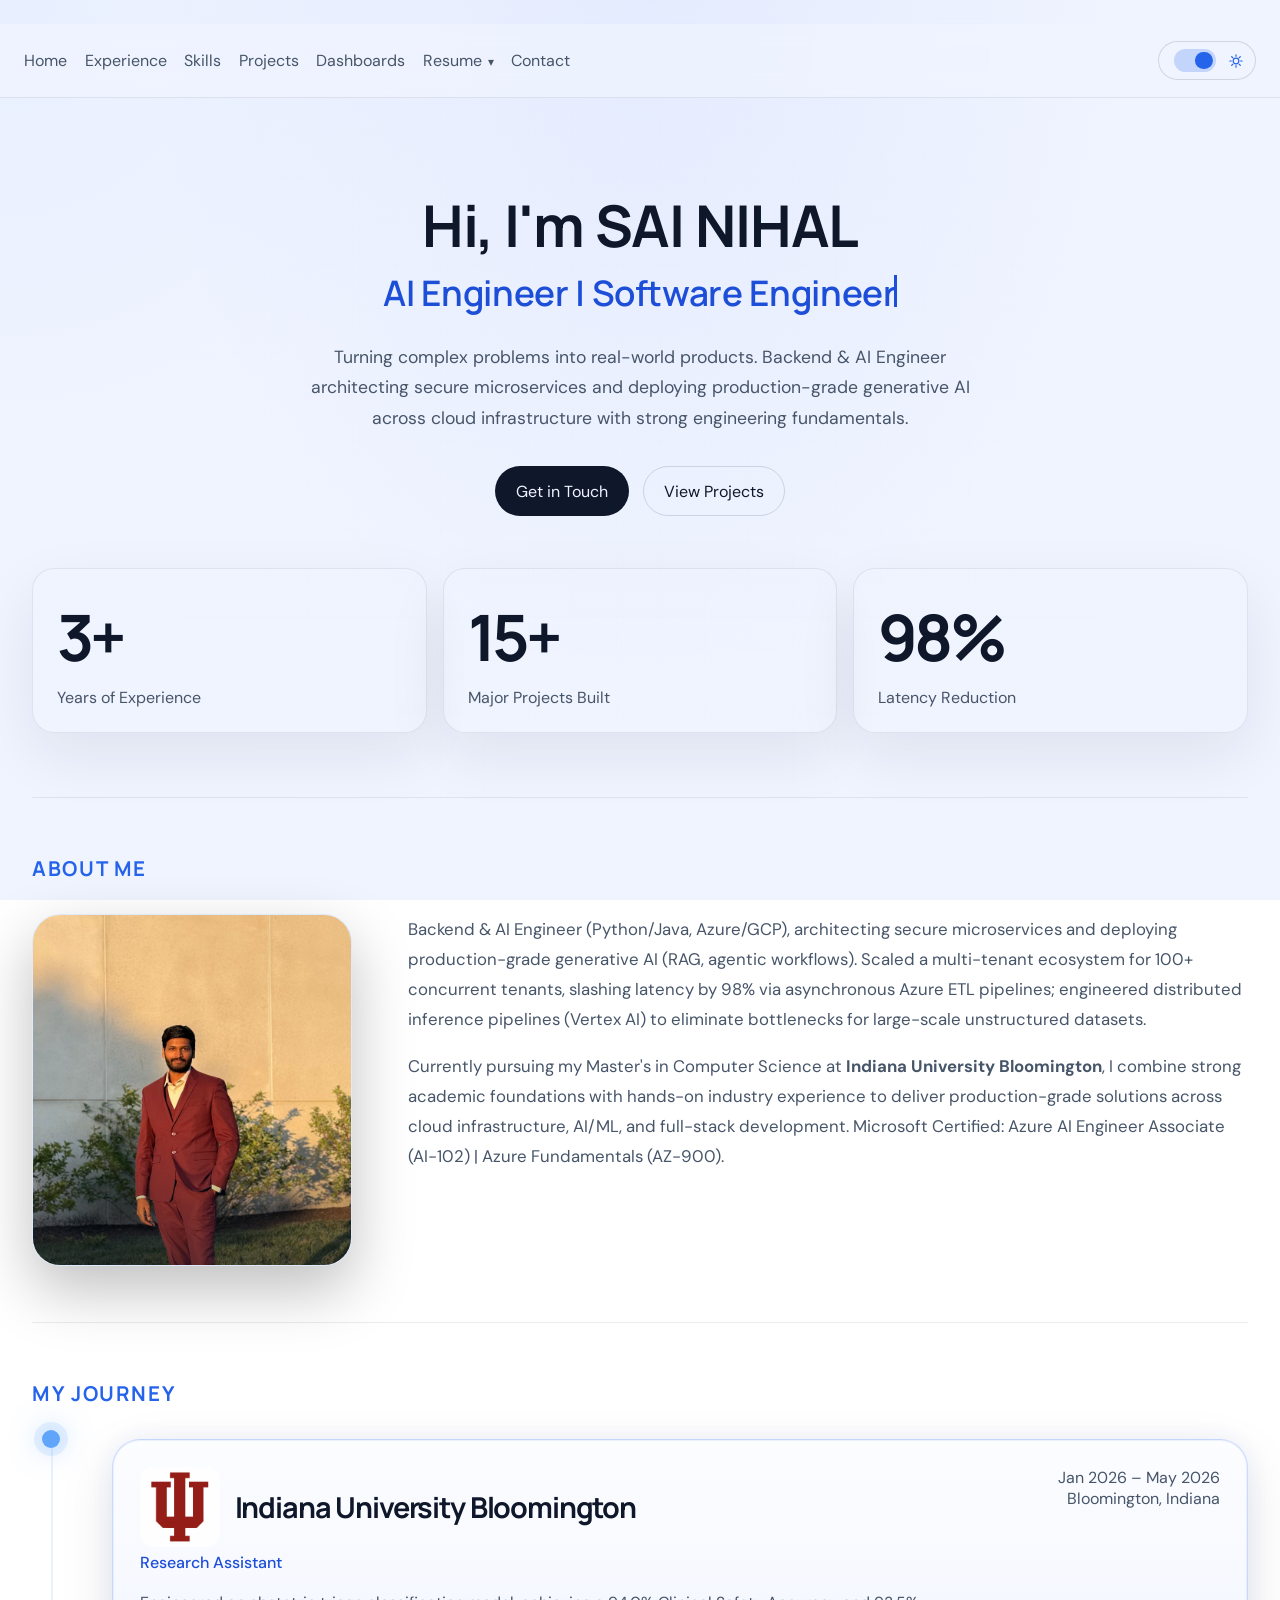
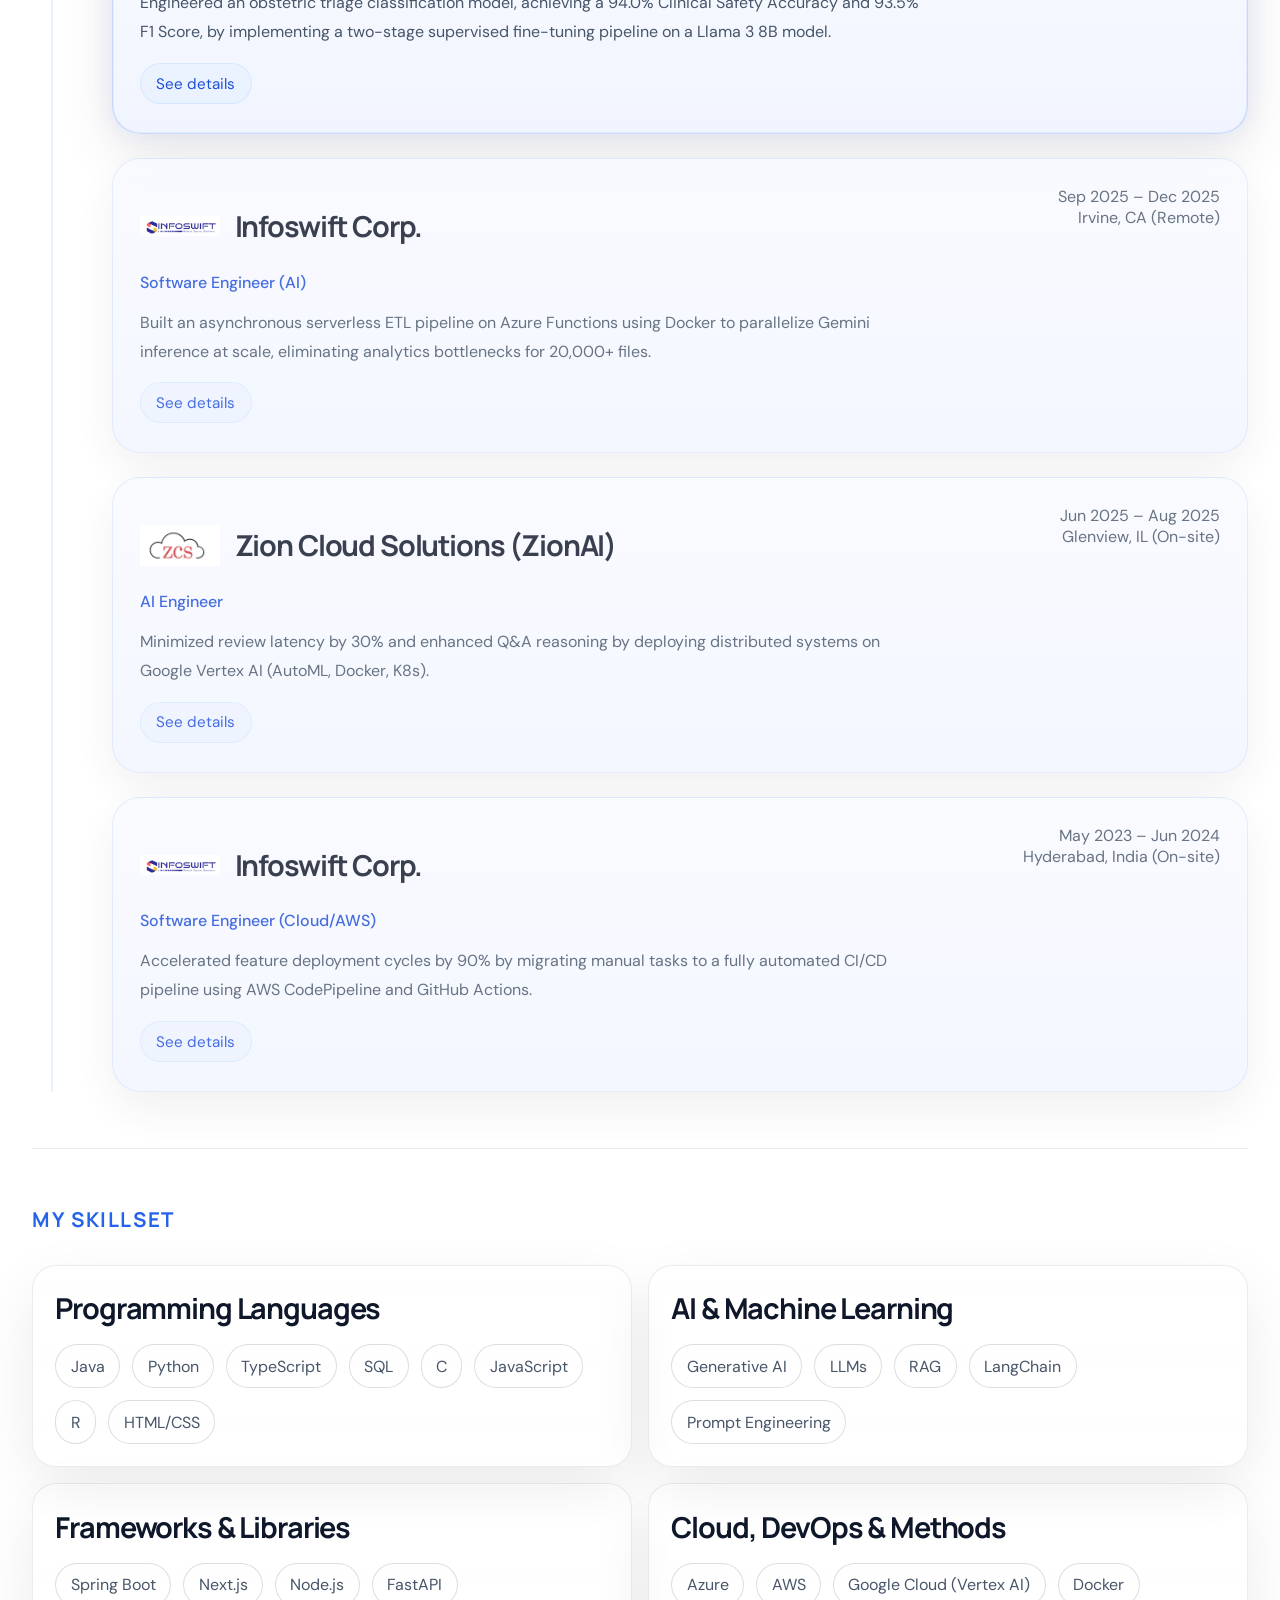
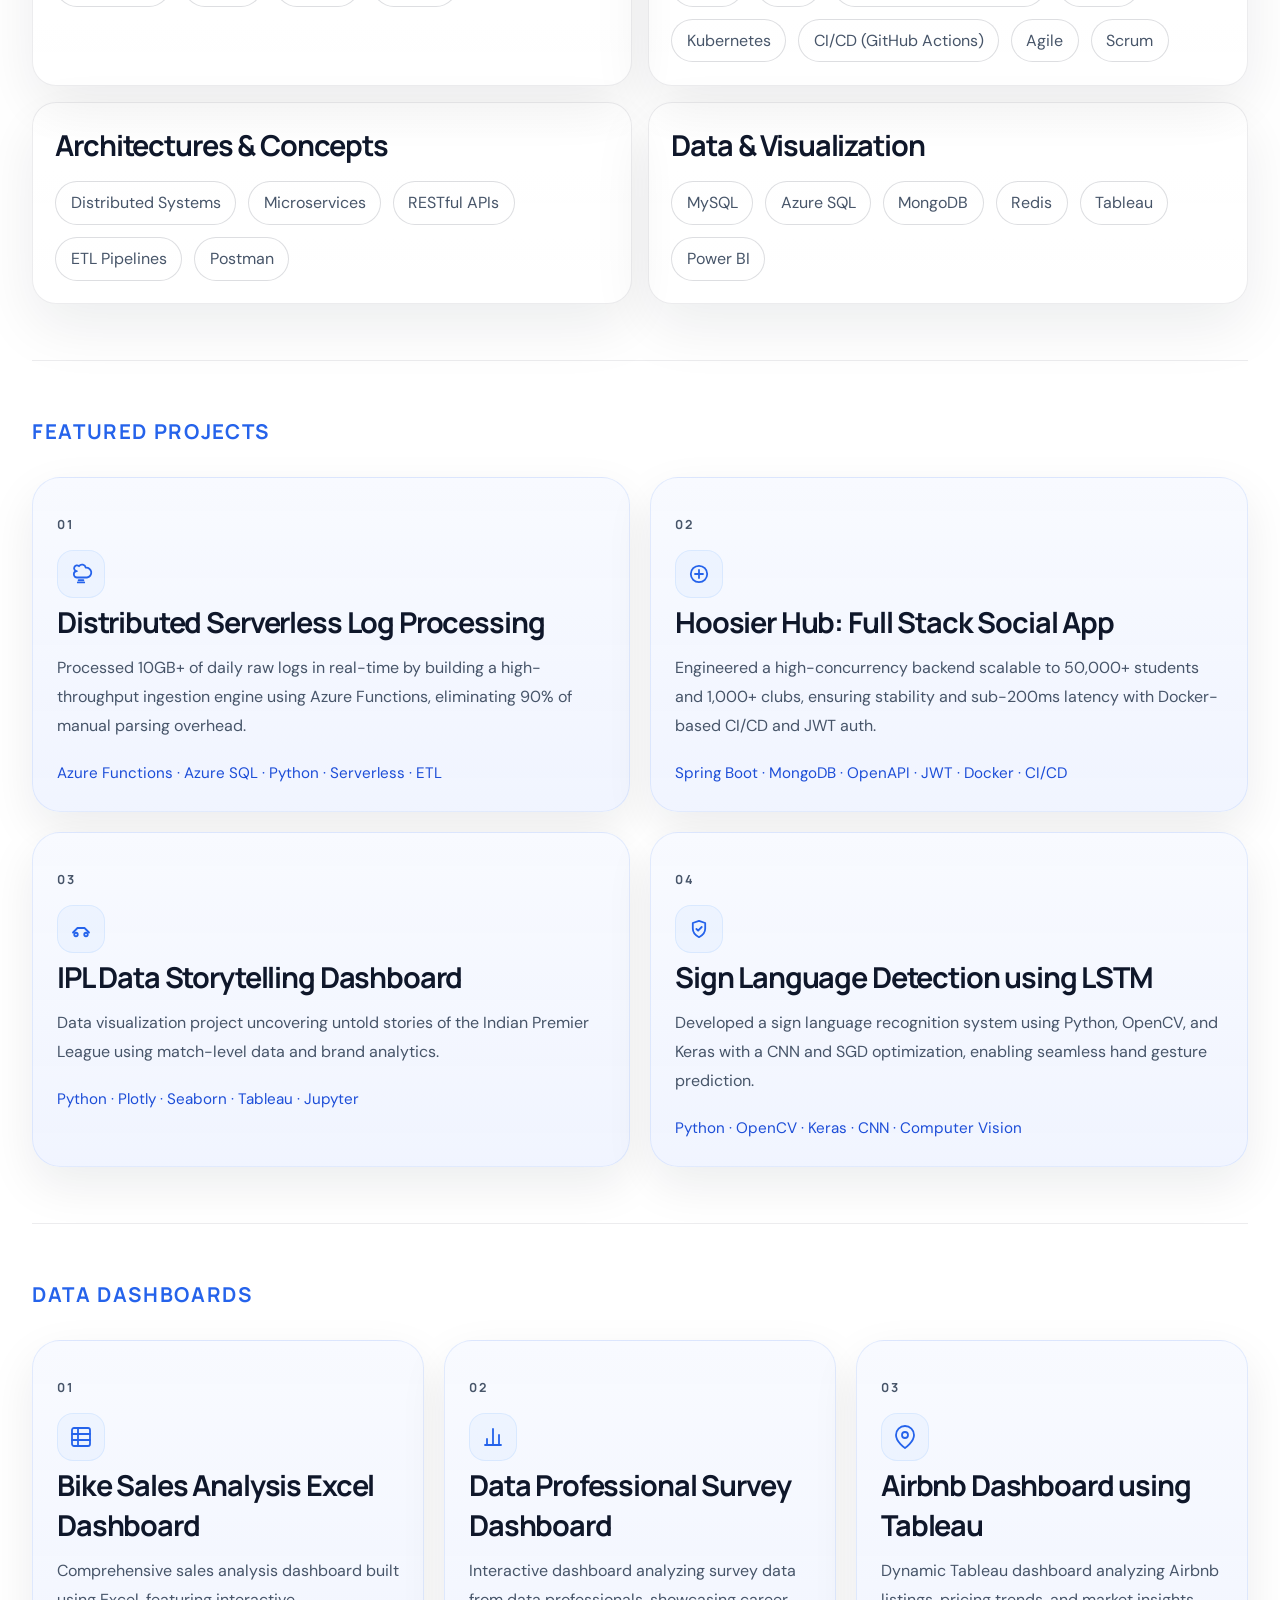
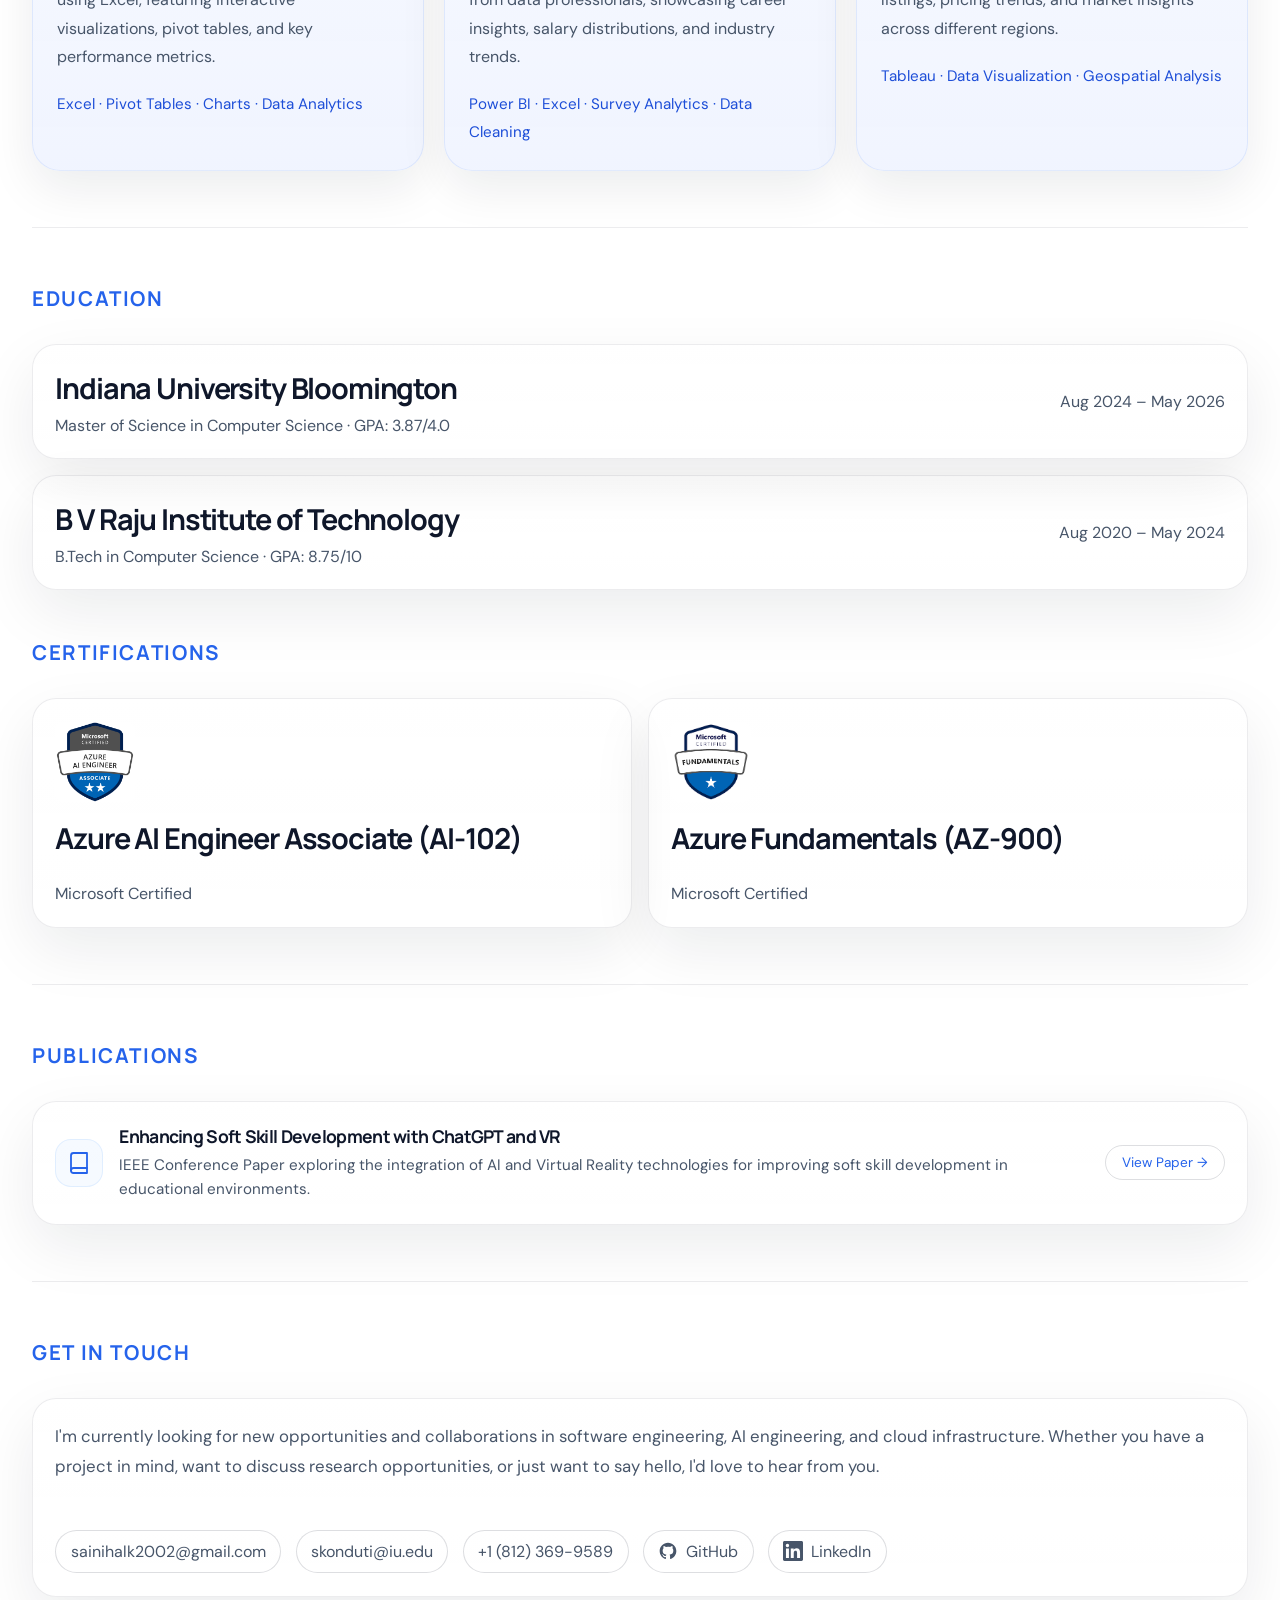
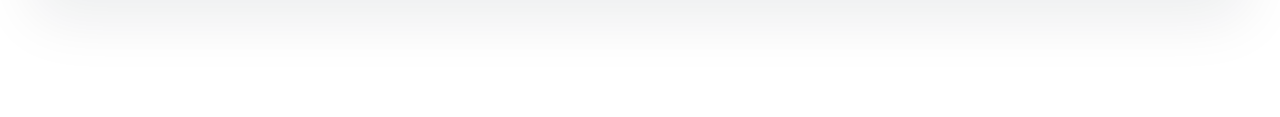
==== index.html @ 968e225c "Align View Paper button on the publication card to the right" ====
<!DOCTYPE html>
<html lang="en">
  <head>
    <meta charset="UTF-8" />
    <meta name="viewport" content="width=device-width, initial-scale=1.0" />
    <title>Sai Nihal Konduti | Software Engineer Portfolio</title>
    <meta
      name="description"
      content="Sai Nihal Konduti is a Software Engineer specializing in AI, Cloud, Distributed Systems, and Full Stack development. Building scalable, production-grade systems."
    />
    <meta name="author" content="Sai Nihal Konduti" />
    <meta property="og:title" content="Sai Nihal Konduti | Software Engineer Portfolio" />
    <meta property="og:description" content="Cloud | AI | Distributed Systems | Full Stack — Portfolio of Sai Nihal Konduti" />
    <meta property="og:type" content="website" />
    <meta name="twitter:card" content="summary_large_image" />
    <link rel="preconnect" href="https://fonts.googleapis.com" />
    <link rel="preconnect" href="https://fonts.gstatic.com" crossorigin />
    <link
      href="https://fonts.googleapis.com/css2?family=Manrope:wght@400;500;700;800&family=DM+Sans:wght@400;500;700&display=swap"
      rel="stylesheet"
    />
    <link rel="stylesheet" href="style.css?v=19" />
  </head>
  <body data-theme="light">
    <a class="skip-link" href="#main">Skip to main content</a>
    <div class="bg-animation" aria-hidden="true">
      <div class="bg-orbs"></div>
      <div class="bg-grid"></div>
    </div>

    <div class="page-shell">
      <header class="site-header">
        <nav class="topbar">
          <div class="nav-links">
            <a href="#home">Home</a>
            <a href="#experience">Experience</a>
            <a href="#skills">Skills</a>
            <a href="#projects">Projects</a>
            <a href="#dashboards">Dashboards</a>
            <details class="resume-menu">
              <summary>Resume</summary>
              <div class="resume-dropdown">
                <a href="resume.pdf" target="_blank" rel="noopener noreferrer">Software Engineer</a>
              </div>
            </details>
            <a href="#contact">Contact</a>
          </div>
          <button class="theme-toggle" type="button" aria-label="Switch to light mode" aria-pressed="false">
            <span class="theme-toggle-track">
              <span class="theme-toggle-thumb"></span>
            </span>
            <span class="theme-toggle-icon" aria-hidden="true">
              <svg viewBox="0 0 24 24" fill="none">
                <path class="theme-icon-moon" d="M19.2 14.2A7.6 7.6 0 0 1 9.8 4.8a8.6 8.6 0 1 0 9.4 9.4Z" stroke="currentColor" stroke-width="1.8" stroke-linejoin="round"/>
                <g class="theme-icon-sun">
                  <circle cx="12" cy="12" r="4.2" stroke="currentColor" stroke-width="1.8"/>
                  <path d="M12 2.8v2.2M12 19v2.2M21.2 12H19M5 12H2.8M18.5 5.5l-1.6 1.6M7.1 16.9l-1.6 1.6M18.5 18.5l-1.6-1.6M7.1 7.1 5.5 5.5" stroke="currentColor" stroke-width="1.8" stroke-linecap="round"/>
                </g>
              </svg>
            </span>
          </button>
        </nav>
      </header>

      <main id="main">
        <!-- ===== HERO ===== -->
        <section class="hero-section" id="home">
          <div class="hero-grid">
            <div class="hero-main">
              <p class="eyebrow">Hi, I'm SAI NIHAL</p>
              <h1 class="hero-title hero-title-typed">
                <span class="typed-shell">
                  <span class="typed-ghost" aria-hidden="true">AI Engineer | Software Engineer</span>
                  <span class="typed-text">AI Engineer | Software Engineer</span>
                  <span class="typed-cursor" aria-hidden="true"></span>
                </span>
                <span class="typed-mobile" aria-hidden="true">
                  <span class="typed-mobile-line typed-mobile-line-1">AI Engineer |</span>
                  <span class="typed-mobile-line typed-mobile-line-2">Software Engineer</span>
                </span>
              </h1>
              <p class="hero-summary">
                Turning complex problems into real-world products.
                Backend & AI Engineer architecting secure microservices and deploying
                production-grade generative AI across cloud infrastructure with
                strong engineering fundamentals.
              </p>
              <div class="hero-actions">
                <a class="button primary" href="#contact">Get in Touch</a>
                <a class="button secondary" href="#projects">View Projects</a>
              </div>
            </div>
          </div>

          <div class="stats-grid">
            <article class="stat-card">
              <strong>3+</strong>
              <span>Years of Experience</span>
            </article>
            <article class="stat-card">
              <strong>15+</strong>
              <span>Major Projects Built</span>
            </article>
            <article class="stat-card">
              <strong>98%</strong>
              <span>Latency Reduction</span>
            </article>
          </div>
        </section>

        <!-- ===== ABOUT ===== -->
        <section class="section" id="about">
          <div class="section-heading">
            <p class="section-label">About Me</p>
          </div>
          <div class="about-grid">
            <div class="about-image-container">
              <div class="about-image-wrapper">
                <img class="about-image" src="profile.jpg" alt="Sai Nihal Konduti" />
              </div>
            </div>
            <div class="copy-block">
              <p>
                Backend & AI Engineer (Python/Java, Azure/GCP), architecting secure microservices
                and deploying production-grade generative AI (RAG, agentic workflows). Scaled a
                multi-tenant ecosystem for 100+ concurrent tenants, slashing latency by 98% via
                asynchronous Azure ETL pipelines; engineered distributed inference pipelines
                (Vertex AI) to eliminate bottlenecks for large-scale unstructured datasets.
              </p>
              <p>
                Currently pursuing my Master's in Computer Science at
                <strong>Indiana University Bloomington</strong>, I combine strong academic
                foundations with hands-on industry experience to deliver production-grade
                solutions across cloud infrastructure, AI/ML, and full-stack development.
                Microsoft Certified: Azure AI Engineer Associate (AI-102) | Azure Fundamentals (AZ-900).
              </p>
            </div>
          </div>
        </section>

        <!-- ===== EXPERIENCE ===== -->
        <section class="section" id="experience">
          <div class="section-heading">
            <p class="section-label">My Journey</p>
          </div>

          <div class="timeline-wrap">
            <div class="timeline-rail-column" aria-hidden="true">
              <div class="timeline-rail"></div>
              <div class="timeline-rail-progress"></div>
              <div class="timeline-rail-glow"></div>
            </div>

            <div class="timeline">
              <!-- Experience: Indiana University -->
              <article class="timeline-item">
                <div class="timeline-main">
                  <div class="timeline-heading">
                    <img class="timeline-company-logo" src="iu.png" alt="Indiana University logo" />
                    <h3>Indiana University Bloomington</h3>
                  </div>
                  <p class="role">Research Assistant</p>
                  <p class="timeline-summary">Engineered an obstetric triage classification model, achieving a 94.0% Clinical Safety Accuracy and 93.5% F1 Score, by implementing a two-stage supervised fine-tuning pipeline on a Llama 3 8B model.</p>
                  <div class="timeline-details" id="timeline-details-iu" hidden>
                    <ul>
                      <li>Minimized hallucinated reasoning and anchored predictions to validated guidelines by developing a gated Retrieval-Augmented Generation (RAG) architecture, dynamically retrieving clinical context via vector search when similarity exceeded a 0.65 threshold.</li>
                      <li>Streamlined model training by curating a structured dataset of 788 patient scenarios, utilizing knowledge distillation to translate deterministic decision rules into natural-language training data.</li>
                      <li>Eliminated cloud API latency and guaranteed local patient data privacy by deploying a 4-bit quantized Small Language Model (SLM) on high-performance computing clusters using Low-Rank Adaptation (LoRA).</li>
                    </ul>
                  </div>
                  <button class="timeline-toggle" type="button" aria-expanded="false" aria-controls="timeline-details-iu">See details</button>
                </div>
                <div class="timeline-meta">
                  <p>Jan 2026 – May 2026</p>
                  <p>Bloomington, Indiana</p>
                </div>
              </article>

              <!-- Experience 1: Infoswift AI -->
              <article class="timeline-item">
                <div class="timeline-main">
                  <div class="timeline-heading">
                    <img class="timeline-company-logo" src="infoswift.png" alt="Infoswift Corp. logo" />
                    <h3>Infoswift Corp.</h3>
                  </div>
                  <p class="role">Software Engineer (AI)</p>
                  <p class="timeline-summary">Built an asynchronous serverless ETL pipeline on Azure Functions using Docker to parallelize Gemini inference at scale, eliminating analytics bottlenecks for 20,000+ files.</p>
                  <div class="timeline-details" id="timeline-details-1" hidden>
                    <ul>
                      <li>Secured 100% data isolation for 100+ concurrent tenants and prevented cross-tenant leakage by engineering a multi-tenant microservice (FastAPI, Azure). Enforced tenant-scoped paths and HMAC-signed JWTs via GitHub Actions CI/CD.</li>
                      <li>Reduced API error rates by 40% and maintained 99.9% uptime during traffic spikes by implementing distributed rate-limiting middleware (Redis, Token Bucket).</li>
                      <li>Achieved 90% extraction accuracy for clinical data (vitals, labs), transforming unstructured reports into structured assets, by engineering a RAG evaluation framework (LangChain).</li>
                    </ul>
                  </div>
                  <button class="timeline-toggle" type="button" aria-expanded="false" aria-controls="timeline-details-1">See details</button>
                </div>
                <div class="timeline-meta">
                  <p>Sep 2025 – Dec 2025</p>
                  <p>Irvine, CA (Remote)</p>
                </div>
              </article>

              <!-- Experience 2: ZionAI -->
              <article class="timeline-item">
                <div class="timeline-main">
                  <div class="timeline-heading">
                    <img class="timeline-company-logo" src="zion.png" alt="Zion Cloud Solutions logo" />
                    <h3>Zion Cloud Solutions (ZionAI)</h3>
                  </div>
                  <p class="role">AI Engineer</p>
                  <p class="timeline-summary">Minimized review latency by 30% and enhanced Q&A reasoning by deploying distributed systems on Google Vertex AI (AutoML, Docker, K8s).</p>
                  <div class="timeline-details" id="timeline-details-2" hidden>
                    <ul>
                      <li>Benchmarked few-shot prompting across 50+ repositories to streamline policy analysis.</li>
                      <li>Slashed developer initialization time by 40% by architecting a Small Language Model (SLM) scaffolding (Node.js) to automate infrastructure setup.</li>
                      <li>Enforced data integrity for 10,000+ concurrent records by building a type-safe validation framework across PostgreSQL and Azure SQL.</li>
                    </ul>
                  </div>
                  <button class="timeline-toggle" type="button" aria-expanded="false" aria-controls="timeline-details-2">See details</button>
                </div>
                <div class="timeline-meta">
                  <p>Jun 2025 – Aug 2025</p>
                  <p>Glenview, IL (On-site)</p>
                </div>
              </article>

              <!-- Experience 3: Infoswift Cloud/AWS -->
              <article class="timeline-item">
                <div class="timeline-main">
                  <div class="timeline-heading">
                    <img class="timeline-company-logo" src="infoswift.png" alt="Infoswift Corp. logo" />
                    <h3>Infoswift Corp.</h3>
                  </div>
                  <p class="role">Software Engineer (Cloud/AWS)</p>
                  <p class="timeline-summary">Accelerated feature deployment cycles by 90% by migrating manual tasks to a fully automated CI/CD pipeline using AWS CodePipeline and GitHub Actions.</p>
                  <div class="timeline-details" id="timeline-details-3" hidden>
                    <ul>
                      <li>Cut cloud infrastructure costs by 20% and improved incident response time by 50% by conducting EC2 rightsizing audits.</li>
                      <li>Automated S3 archival policies and engineered an Amazon CloudWatch monitoring suite for 15+ servers.</li>
                    </ul>
                  </div>
                  <button class="timeline-toggle" type="button" aria-expanded="false" aria-controls="timeline-details-3">See details</button>
                </div>
                <div class="timeline-meta">
                  <p>May 2023 – Jun 2024</p>
                  <p>Hyderabad, India (On-site)</p>
                </div>
              </article>
            </div>
          </div>
        </section>

        <!-- ===== SKILLS ===== -->
        <section class="section" id="skills">
          <div class="section-heading">
            <p class="section-label">My Skillset</p>
          </div>

          <div class="skills-layout">
            <article class="skill-group">
              <h3>Programming Languages</h3>
              <div class="chip-list">
                <span>Java</span>
                <span>Python</span>
                <span>TypeScript</span>
                <span>SQL</span>
                <span>C</span>
                <span>JavaScript</span>
                <span>R</span>
                <span>HTML/CSS</span>
              </div>
            </article>

            <article class="skill-group">
              <h3>AI & Machine Learning</h3>
              <div class="chip-list">
                <span>Generative AI</span>
                <span>LLMs</span>
                <span>RAG</span>
                <span>LangChain</span>
                <span>Prompt Engineering</span>
              </div>
            </article>

            <article class="skill-group">
              <h3>Frameworks & Libraries</h3>
              <div class="chip-list">
                <span>Spring Boot</span>
                <span>Next.js</span>
                <span>Node.js</span>
                <span>FastAPI</span>
              </div>
            </article>

            <article class="skill-group">
              <h3>Cloud, DevOps & Methods</h3>
              <div class="chip-list">
                <span>Azure</span>
                <span>AWS</span>
                <span>Google Cloud (Vertex AI)</span>
                <span>Docker</span>
                <span>Kubernetes</span>
                <span>CI/CD (GitHub Actions)</span>
                <span>Agile</span>
                <span>Scrum</span>
              </div>
            </article>

            <article class="skill-group">
              <h3>Architectures & Concepts</h3>
              <div class="chip-list">
                <span>Distributed Systems</span>
                <span>Microservices</span>
                <span>RESTful APIs</span>
                <span>ETL Pipelines</span>
                <span>Postman</span>
              </div>
            </article>

            <article class="skill-group">
              <h3>Data & Visualization</h3>
              <div class="chip-list">
                <span>MySQL</span>
                <span>Azure SQL</span>
                <span>MongoDB</span>
                <span>Redis</span>
                <span>Tableau</span>
                <span>Power BI</span>
              </div>
            </article>
          </div>
        </section>

        <!-- ===== PROJECTS ===== -->
        <section class="section" id="projects">
          <div class="section-heading">
            <p class="section-label">Featured Projects</p>
          </div>

          <div class="projects-grid">
            <a
              class="project-card-link"
              href="https://github.com/nihal2405/CloudLogProcessing"
              target="_blank"
              rel="noreferrer"
            >
              <article class="project-card">
                <p class="project-index">01</p>
                <div class="project-icon" aria-hidden="true">
                  <svg viewBox="0 0 24 24" fill="none">
                    <path d="M7.8 9.2a2.9 2.9 0 1 1 2.2-5 3.7 3.7 0 0 1 6.7 1.5A3 3 0 1 1 18 15.5H8.2a3.15 3.15 0 0 1-.4-6.3Z" stroke="currentColor" stroke-width="1.8" stroke-linecap="round" stroke-linejoin="round"/>
                    <path d="M9.6 18.2h4.8M8.8 20.4h6.4" stroke="currentColor" stroke-width="1.8" stroke-linecap="round"/>
                  </svg>
                </div>
                <h3>Distributed Serverless Log Processing</h3>
                <p>
                  Processed 10GB+ of daily raw logs in real-time by building a
                  high-throughput ingestion engine using Azure Functions, eliminating
                  90% of manual parsing overhead.
                </p>
                <p class="project-stack">Azure Functions · Azure SQL · Python · Serverless · ETL</p>
              </article>
            </a>

            <a
              class="project-card-link"
              href="https://github.com/IU-HoosierHub/server"
              target="_blank"
              rel="noreferrer"
            >
              <article class="project-card">
                <p class="project-index">02</p>
                <div class="project-icon" aria-hidden="true">
                  <svg viewBox="0 0 24 24" fill="none">
                    <circle cx="12" cy="12" r="8.2" stroke="currentColor" stroke-width="1.8"/>
                    <path d="M8 12h8M12 8v8" stroke="currentColor" stroke-width="1.8" stroke-linecap="round"/>
                  </svg>
                </div>
                <h3>Hoosier Hub: Full Stack Social App</h3>
                <p>
                  Engineered a high-concurrency backend scalable to 50,000+ students
                  and 1,000+ clubs, ensuring stability and sub-200ms latency with
                  Docker-based CI/CD and JWT auth.
                </p>
                <p class="project-stack">Spring Boot · MongoDB · OpenAPI · JWT · Docker · CI/CD</p>
              </article>
            </a>

            <a
              class="project-card-link"
              href="https://github.com/nihal2405/IPL-STORY"
              target="_blank"
              rel="noreferrer"
            >
              <article class="project-card">
                <p class="project-index">03</p>
                <div class="project-icon" aria-hidden="true">
                  <svg viewBox="0 0 24 24" fill="none">
                    <path d="M4 15.5 8.5 11h7L20 15.5" stroke="currentColor" stroke-width="1.8" stroke-linecap="round" stroke-linejoin="round"/>
                    <circle cx="7" cy="17.5" r="1.75" stroke="currentColor" stroke-width="1.8"/>
                    <circle cx="17" cy="17.5" r="1.75" stroke="currentColor" stroke-width="1.8"/>
                  </svg>
                </div>
                <h3>IPL Data Storytelling Dashboard</h3>
                <p>
                  Data visualization project uncovering untold stories of the
                  Indian Premier League using match-level data and brand analytics.
                </p>
                <p class="project-stack">Python · Plotly · Seaborn · Tableau · Jupyter</p>
              </article>
            </a>

            <a
              class="project-card-link"
              href="https://github.com/nihal2405/sign-lang"
              target="_blank"
              rel="noreferrer"
            >
              <article class="project-card">
                <p class="project-index">04</p>
                <div class="project-icon" aria-hidden="true">
                  <svg viewBox="0 0 24 24" fill="none">
                    <path d="M12 3.8 18.2 6v5.6c0 4.1-2.4 6.8-6.2 8.6-3.8-1.8-6.2-4.5-6.2-8.6V6L12 3.8Z" stroke="currentColor" stroke-width="1.8" stroke-linejoin="round"/>
                    <path d="m9.4 12 1.7 1.7 3.6-3.7" stroke="currentColor" stroke-width="1.8" stroke-linecap="round" stroke-linejoin="round"/>
                  </svg>
                </div>
                <h3>Sign Language Detection using LSTM</h3>
                <p>
                  Developed a sign language recognition system using Python, OpenCV,
                  and Keras with a CNN and SGD optimization, enabling seamless hand
                  gesture prediction.
                </p>
                <p class="project-stack">Python · OpenCV · Keras · CNN · Computer Vision</p>
              </article>
            </a>
          </div>
        </section>

        <!-- ===== DATA DASHBOARDS ===== -->
        <section class="section" id="dashboards">
          <div class="section-heading">
            <p class="section-label">Data Dashboards</p>
          </div>

          <div class="dashboards-grid">
            <a
              class="project-card-link"
              href="https://github.com/nihal2405/BIKE-SALES-DASHBOARD----EXCEL"
              target="_blank"
              rel="noreferrer"
            >
              <article class="project-card">
                <p class="project-index">01</p>
                <div class="project-icon" aria-hidden="true">
                  <svg viewBox="0 0 24 24" fill="none">
                    <rect x="3" y="3" width="18" height="18" rx="2" stroke="currentColor" stroke-width="1.8" stroke-linejoin="round"/>
                    <path d="M9 3v18M3 9h18M3 15h18" stroke="currentColor" stroke-width="1.8" stroke-linecap="round" stroke-linejoin="round"/>
                  </svg>
                </div>
                <h3>Bike Sales Analysis Excel Dashboard</h3>
                <p>
                  Comprehensive sales analysis dashboard built using Excel, featuring interactive visualizations, pivot tables, and key performance metrics.
                </p>
                <p class="project-stack">Excel · Pivot Tables · Charts · Data Analytics</p>
              </article>
            </a>

            <a
              class="project-card-link"
              href="https://github.com/nihal2405/DATA-PROFESSIONAL-SURVEY-DASHBOARD"
              target="_blank"
              rel="noreferrer"
            >
              <article class="project-card">
                <p class="project-index">02</p>
                <div class="project-icon" aria-hidden="true">
                  <svg viewBox="0 0 24 24" fill="none">
                    <path d="M18 20V10M12 20V4M6 20v-6" stroke="currentColor" stroke-width="1.8" stroke-linecap="round" stroke-linejoin="round"/>
                    <path d="M4 20h16" stroke="currentColor" stroke-width="1.8" stroke-linecap="round"/>
                  </svg>
                </div>
                <h3>Data Professional Survey Dashboard</h3>
                <p>
                  Interactive dashboard analyzing survey data from data professionals, showcasing career insights, salary distributions, and industry trends.
                </p>
                <p class="project-stack">Power BI · Excel · Survey Analytics · Data Cleaning</p>
              </article>
            </a>

            <a
              class="project-card-link"
              href="https://github.com/nihal2405/AIRBNB-DASHBOARD-USING-TABLEAU"
              target="_blank"
              rel="noreferrer"
            >
              <article class="project-card">
                <p class="project-index">03</p>
                <div class="project-icon" aria-hidden="true">
                  <svg viewBox="0 0 24 24" fill="none">
                    <path d="M21 10c0 7-9 13-9 13s-9-6-9-13a9 9 0 0 1 18 0z" stroke="currentColor" stroke-width="1.8" stroke-linejoin="round"/>
                    <circle cx="12" cy="10" r="3" stroke="currentColor" stroke-width="1.8" stroke-linejoin="round"/>
                  </svg>
                </div>
                <h3>Airbnb Dashboard using Tableau</h3>
                <p>
                  Dynamic Tableau dashboard analyzing Airbnb listings, pricing trends, and market insights across different regions.
                </p>
                <p class="project-stack">Tableau · Data Visualization · Geospatial Analysis</p>
              </article>
            </a>
          </div>
        </section>

        <!-- ===== EDUCATION & CERTIFICATIONS ===== -->
        <section class="section" id="education">
          <div class="section-heading">
            <p class="section-label">Education</p>
          </div>

          <div class="education-list">
            <article class="education-row">
              <div>
                <h3>Indiana University Bloomington</h3>
                <p>Master of Science in Computer Science · GPA: 3.87/4.0</p>
              </div>
              <span>Aug 2024 – May 2026</span>
            </article>
            <article class="education-row">
              <div>
                <h3>B V Raju Institute of Technology</h3>
                <p>B.Tech in Computer Science · GPA: 8.75/10</p>
              </div>
              <span>Aug 2020 – May 2024</span>
            </article>
          </div>

          <div class="section-heading" style="margin-top: 3rem;">
            <p class="section-label">Certifications</p>
          </div>

          <div class="education-grid certifications-grid">
             <a
              class="info-card cert-card-link"
              href="https://learn.microsoft.com/api/credentials/share/en-us/KondutiSaiNihal-6325/E84974E7F95CE289?sharingId=D35EC514A6AEE06E"
              target="_blank"
              rel="noreferrer"
            >
              <img class="cert-badge" src="azure-ai.png?v=2" alt="Azure AI Engineer Associate badge" />
              <h3>Azure AI Engineer Associate (AI-102)</h3>
              <span>Microsoft Certified</span>
            </a>
            <a
              class="info-card cert-card-link"
              href="https://learn.microsoft.com/api/credentials/share/en-us/KondutiSaiNihal-6325/E84974E7F95CE289?sharingId=D35EC514A6AEE06E"
              target="_blank"
              rel="noreferrer"
            >
              <img class="cert-badge" src="azure-fundamentals.png?v=2" alt="Azure Fundamentals badge" />
              <h3>Azure Fundamentals (AZ-900)</h3>
              <span>Microsoft Certified</span>
            </a>
          </div>
        </section>

        <!-- ===== PUBLICATIONS ===== -->
        <section class="section" id="publications">
          <div class="section-heading">
            <p class="section-label" id="publications-label">Publications</p>
          </div>
          <a class="publication-card" href="https://ieeexplore.ieee.org/document/10369130" target="_blank" rel="noreferrer">
            <div class="pub-icon">
              <svg viewBox="0 0 24 24" fill="none" width="24" height="24">
                <path d="M4 19.5A2.5 2.5 0 0 1 6.5 17H20" stroke="currentColor" stroke-width="1.8" stroke-linecap="round" stroke-linejoin="round"/>
                <path d="M6.5 2H20v20H6.5A2.5 2.5 0 0 1 4 19.5v-15A2.5 2.5 0 0 1 6.5 2z" stroke="currentColor" stroke-width="1.8" stroke-linecap="round" stroke-linejoin="round"/>
              </svg>
            </div>
            <div class="pub-info">
              <h3>Enhancing Soft Skill Development with ChatGPT and VR</h3>
              <p>IEEE Conference Paper exploring the integration of AI and Virtual Reality technologies for improving soft skill development in educational environments.</p>
            </div>
            <span class="pub-link">View Paper →</span>
          </a>
        </section>

        <!-- ===== CONTACT ===== -->
        <section class="section contact-section" id="contact">
          <div class="section-heading">
            <p class="section-label">Get In Touch</p>
          </div>

          <div class="contact-panel">
            <div class="copy-block">
              <p>
                I'm currently looking for new opportunities and collaborations in
                software engineering, AI engineering, and cloud infrastructure.
                Whether you have a project in mind, want to discuss research
                opportunities, or just want to say hello, I'd love to hear from you.
              </p>
            </div>
            <div class="contact-links">
              <a href="mailto:sainihalk2002@gmail.com">sainihalk2002@gmail.com</a>
              <a href="mailto:skonduti@iu.edu">skonduti@iu.edu</a>
              <a href="tel:+18123699589">+1 (812) 369-9589</a>
              <a href="https://github.com/nihal2405" target="_blank" rel="noreferrer" class="contact-link-icon">
                <svg viewBox="0 0 24 24" fill="currentColor" width="20" height="20" aria-hidden="true"><path d="M12 2C6.477 2 2 6.477 2 12c0 4.418 2.865 8.166 6.839 9.489.5.092.682-.217.682-.482 0-.237-.009-.868-.013-1.703-2.782.604-3.369-1.342-3.369-1.342-.454-1.154-1.11-1.462-1.11-1.462-.908-.62.069-.608.069-.608 1.003.071 1.531 1.03 1.531 1.03.892 1.529 2.341 1.087 2.91.832.092-.647.35-1.087.636-1.338-2.22-.253-4.555-1.11-4.555-4.943 0-1.091.39-1.984 1.029-2.683-.103-.253-.446-1.27.098-2.647 0 0 .84-.269 2.75 1.025A9.578 9.578 0 0 1 12 6.836c.85.004 1.705.115 2.504.337 1.909-1.294 2.747-1.025 2.747-1.025.546 1.377.202 2.394.1 2.647.64.699 1.028 1.592 1.028 2.683 0 3.842-2.339 4.687-4.566 4.935.359.309.678.919.678 1.852 0 1.336-.012 2.415-.012 2.743 0 .267.18.578.688.48C19.138 20.163 22 16.418 22 12c0-5.523-4.477-10-10-10z"/></svg>
                GitHub
              </a>
              <a href="https://www.linkedin.com/in/sai-nihal-konduti-44831622b/" target="_blank" rel="noreferrer" class="contact-link-icon">
                <svg viewBox="0 0 24 24" fill="currentColor" width="20" height="20" aria-hidden="true"><path d="M20.447 20.452h-3.554v-5.569c0-1.328-.027-3.037-1.852-3.037-1.853 0-2.136 1.445-2.136 2.939v5.667H9.351V9h3.414v1.561h.046c.477-.9 1.637-1.85 3.37-1.85 3.601 0 4.267 2.37 4.267 5.455v6.286zM5.337 7.433a2.062 2.062 0 0 1-2.063-2.065 2.064 2.064 0 1 1 2.063 2.065zm1.782 13.019H3.555V9h3.564v11.452zM22.225 0H1.771C.792 0 0 .774 0 1.729v20.542C0 23.227.792 24 1.771 24h20.451C23.2 24 24 23.227 24 22.271V1.729C24 .774 23.2 0 22.222 0h.003z"/></svg>
                LinkedIn
              </a>
            </div>
          </div>
        </section>
      </main>
    </div>

    <script src="script.js?v=7"></script>
  </body>
</html>
---- style.css ----
/* ===== Design Tokens: Dark Mode (default) ===== */
:root {
  --bg: #020617;
  --bg-soft: #0f172a;
  --panel: #0f172a;
  --panel-alt: #020617;
  --text: #eef2ff;
  --muted: #94a3b8;
  --line: rgba(148, 163, 184, 0.08);
  --line-strong: rgba(148, 163, 184, 0.14);
  --accent: #60a5fa;
  --accent-soft: #93c5fd;
  --shadow: 0 24px 80px rgba(0, 0, 0, 0.5);
  --body-radial: rgba(20, 80, 190, 0.35);
  --body-glow: rgba(59, 130, 246, 0.15);
  --body-top: #020617;
  --body-bottom: #020617;
  --orb-1: rgba(96, 165, 250, 0.14);
  --orb-2: rgba(59, 130, 246, 0.08);
  --orb-3: rgba(96, 165, 250, 0.11);
  --orb-4: rgba(147, 197, 253, 0.04);
  --grid-1: rgba(148, 163, 184, 0.025);
  --grid-2: rgba(148, 163, 184, 0.02);
  --header-bg: rgba(15, 23, 42, 0.88);
}

/* ===== Design Tokens: Light Mode ===== */
body[data-theme="light"] {
  --bg: #f0f4ff;
  --bg-soft: #f0f4ff;
  --panel: #f0f4ff;
  --panel-alt: #f0f4ff;
  --text: #0f172a;
  --muted: #475569;
  --line: rgba(15, 23, 42, 0.08);
  --line-strong: rgba(15, 23, 42, 0.14);
  --accent: #2563eb;
  --accent-soft: #1d4ed8;
  --shadow: 0 22px 60px rgba(15, 23, 42, 0.08);
  --body-radial: rgba(37, 99, 235, 0.06);
  --body-glow: rgba(96, 165, 250, 0.06);
  --body-top: #f0f4ff;
  --body-bottom: #f0f4ff;
  --orb-1: rgba(37, 99, 235, 0.08);
  --orb-2: rgba(37, 99, 235, 0.04);
  --orb-3: rgba(96, 165, 250, 0.06);
  --orb-4: rgba(147, 197, 253, 0.04);
  --grid-1: rgba(15, 23, 42, 0.03);
  --grid-2: rgba(15, 23, 42, 0.025);
  --header-bg: rgba(240, 244, 255, 0.72);
}

/* ===== Reset ===== */
* {
  box-sizing: border-box;
}

html {
  font-size: 100%; /* 16px base */
  scroll-behavior: smooth;
  overflow-x: hidden;
}

body {
  margin: 0;
  min-height: 100vh;
  overflow-x: hidden;
  position: relative;
  font-family: "DM Sans", sans-serif;
  color: var(--text);
  background:
    radial-gradient(ellipse at top center, var(--body-radial), transparent 55%),
    radial-gradient(circle at top left, var(--body-glow), transparent 30%),
    linear-gradient(180deg, var(--body-top) 0%, var(--body-bottom) 100%);
  background-attachment: fixed;
  transition: background-color 220ms ease, color 220ms ease, background 220ms ease;
}

/* ===== Animated Background ===== */
.bg-animation,
.bg-orbs,
.bg-grid {
  position: fixed;
  inset: 0;
  pointer-events: none;
}

.bg-animation {
  z-index: 0;
  overflow: hidden;
}

.bg-orbs {
  background:
    radial-gradient(circle at 18% 22%, var(--orb-1), transparent 0 18%),
    radial-gradient(circle at 78% 18%, var(--orb-2), transparent 0 14%),
    radial-gradient(circle at 68% 72%, var(--orb-3), transparent 0 18%),
    radial-gradient(circle at 30% 82%, var(--orb-4), transparent 0 16%);
  filter: blur(28px);
  transform: scale(1.08);
  animation: ambient-drift 18s ease-in-out infinite alternate;
}

.bg-grid {
  opacity: 0.22;
  background-image:
    linear-gradient(var(--grid-1) 1px, transparent 1px),
    linear-gradient(90deg, var(--grid-2) 1px, transparent 1px);
  background-size: 44px 44px;
  mask-image: radial-gradient(circle at center, black 42%, transparent 88%);
  animation: grid-drift 24s linear infinite;
}

/* ===== Links & Skip ===== */
a {
  color: inherit;
  text-decoration: none;
}

.skip-link {
  position: absolute;
  left: -9999px;
}

.skip-link:focus {
  left: 1rem;
  top: 1rem;
  z-index: 20;
  padding: 0.75rem 1rem;
  border-radius: 999px;
  background: #fff;
  color: #000;
}

/* ===== Page Shell ===== */
.page-shell {
  width: min(1600px, calc(100vw - 4rem));
  margin: 0 auto;
  padding: 1.25rem 0 4rem;
  position: relative;
  z-index: 1;
}

/* ===== Header & Navigation ===== */
.site-header {
  position: sticky;
  top: 0;
  z-index: 10;
  padding-top: 0.25rem;
  backdrop-filter: blur(14px);
  width: 100vw;
  margin-left: calc(50% - 50vw);
}

.topbar {
  display: flex;
  align-items: center;
  justify-content: space-between;
  gap: 1rem;
  padding: 1.05rem 0;
  border-bottom: 1px solid var(--line);
  background: var(--header-bg);
  width: 100%;
  padding-left: max(1.5rem, env(safe-area-inset-left));
  padding-right: max(1.5rem, env(safe-area-inset-right));
}

.nav-links {
  display: flex;
  flex-wrap: wrap;
  gap: 1.1rem;
  color: var(--muted);
  align-items: center;
}

.nav-links a:hover,
.contact-links a:hover,
.button:hover {
  color: var(--text);
}

/* ===== Resume Dropdown ===== */
.resume-menu {
  position: relative;
}

.resume-menu summary {
  list-style: none;
  cursor: pointer;
  color: inherit;
}

.resume-menu summary::-webkit-details-marker {
  display: none;
}

.resume-menu summary::after {
  content: "▾";
  margin-left: 0.35rem;
  font-size: 0.75em;
}

.resume-menu[open] summary,
.resume-menu summary:hover,
.resume-menu summary:focus-visible {
  color: var(--text);
}

.resume-dropdown {
  position: absolute;
  top: calc(100% + 0.7rem);
  left: 50%;
  display: grid;
  gap: 0.35rem;
  min-width: 12.5rem;
  padding: 0.55rem;
  border: 1px solid var(--line-strong);
  border-radius: 1rem;
  background: rgba(15, 23, 42, 0.98);
  box-shadow: var(--shadow);
  transform: translateX(-50%);
  z-index: 30;
}

.resume-dropdown a {
  display: block;
  padding: 0.65rem 0.8rem;
  border-radius: 0.8rem;
}

.resume-dropdown a:hover,
.resume-dropdown a:focus-visible {
  background: rgba(96, 165, 250, 0.08);
  color: var(--text);
}

body[data-theme="light"] .resume-dropdown {
  background: rgba(240, 244, 255, 0.98);
}

/* ===== Theme Toggle ===== */
.theme-toggle {
  display: inline-flex;
  align-items: center;
  gap: 0.75rem;
  padding: 0.45rem 0.7rem 0.45rem 0.95rem;
  border: 1px solid var(--line-strong);
  border-radius: 999px;
  background: rgba(255, 255, 255, 0.03);
  color: var(--text);
  cursor: pointer;
  transition: border-color 180ms ease, background-color 180ms ease, transform 180ms ease;
}

.theme-toggle:hover,
.theme-toggle:focus-visible {
  border-color: rgba(96, 165, 250, 0.24);
  transform: translateY(-1px);
}

.theme-toggle-icon {
  display: inline-flex;
  align-items: center;
  justify-content: center;
  width: 1rem;
  height: 1rem;
  color: var(--text);
  transition: color 180ms ease, opacity 180ms ease;
}

.theme-toggle-icon svg {
  width: 100%;
  height: 100%;
}

.theme-icon-sun {
  opacity: 0;
}

.theme-icon-moon {
  opacity: 1;
}

.theme-toggle-track {
  position: relative;
  width: 2.6rem;
  height: 1.45rem;
  border-radius: 999px;
  background: rgba(96, 165, 250, 0.18);
}

.theme-toggle-thumb {
  position: absolute;
  top: 0.17rem;
  left: 0.18rem;
  width: 1.1rem;
  height: 1.1rem;
  border-radius: 50%;
  background: var(--accent-soft);
  transition: transform 220ms ease, background-color 220ms ease;
}

body[data-theme="light"] .theme-toggle-track {
  background: rgba(37, 99, 235, 0.22);
}

body[data-theme="light"] .theme-toggle-thumb {
  transform: translateX(1.12rem);
  background: var(--accent);
}

body[data-theme="light"] .theme-toggle-icon {
  color: var(--accent);
}

body[data-theme="light"] .theme-icon-sun {
  opacity: 1;
}

body[data-theme="light"] .theme-icon-moon {
  opacity: 0;
}

body[data-theme="light"] .button.primary {
  background: var(--text);
  color: #f0f4ff;
}

/* ===== Hero Section ===== */
.hero-section {
  padding: 5.5rem 0 4rem;
}

.eyebrow,
.section-label,
.project-index {
  margin: 0;
  color: var(--accent);
  text-transform: uppercase;
  letter-spacing: 0.16em;
  font-size: 0.78rem;
  font-weight: 700;
  font-family: "Manrope", sans-serif;
}

.hero-main .eyebrow {
  font-size: clamp(2rem, 5vw, 3.6rem);
  letter-spacing: -0.02em;
  text-transform: none;
  color: var(--text);
  font-family: "Manrope", sans-serif;
  font-weight: 700;
}

#about .section-label,
#experience .section-label,
#skills .section-label,
#projects .section-label,
#dashboards .section-label,
#education .section-label,
#publications .section-label,
#contact .section-label {
  font-size: clamp(1rem, 1.6vw, 1.45rem);
  letter-spacing: 0.08em;
}

.hero-title,
h2,
h3,
.stat-card strong {
  font-family: "Manrope", sans-serif;
}

.hero-title {
  max-width: 100%;
  margin: 0.5rem 0 1rem;
  font-size: clamp(1.1rem, 2.8vw, 2.2rem);
  line-height: 1.2;
  letter-spacing: -0.01em;
  font-weight: 600;
}

.hero-title span {
  color: var(--accent-soft);
}

.hero-summary {
  max-width: 680px;
  margin: 0;
  color: var(--muted);
  font-size: 1.1rem;
  line-height: 1.75;
}

.hero-grid {
  display: grid;
  grid-template-columns: 1fr;
  gap: 2rem;
}

.hero-main,
.hero-side {
  display: flex;
  justify-content: center;
}

.hero-main {
  flex-direction: column;
  align-items: center;
  text-align: center;
  width: min(100%, 860px);
  margin: 0 auto;
}

/* ===== Typed Animation ===== */
.hero-title-typed {
  max-width: none;
  min-height: 1.5em;
  padding-bottom: 0.18em;
}

.typed-shell {
  position: relative;
  display: inline-block;
  max-width: 100%;
  white-space: nowrap;
  overflow: visible;
  padding-bottom: 0.14em;
}

.typed-ghost {
  visibility: hidden;
}

.typed-text {
  position: absolute;
  inset: 0 auto 0 0;
  display: inline-block;
  white-space: nowrap;
  max-width: 100%;
  overflow: hidden;
  color: var(--accent-soft);
  width: 0;
  animation: typing 3.8s steps(50, end) 0.2s forwards;
}

.typed-cursor {
  position: absolute;
  top: 0.08em;
  left: 0;
  display: inline-block;
  width: 0.08em;
  height: 0.9em;
  background: var(--accent-soft);
  vertical-align: -0.08em;
  animation:
    cursor-track 3.8s steps(50, end) 0.2s forwards,
    blink 900ms steps(1) infinite;
}

.typed-mobile {
  display: none;
}

/* ===== Buttons ===== */
.hero-actions,
.contact-links {
  display: flex;
  flex-wrap: wrap;
  gap: 0.9rem;
}

.hero-actions {
  margin-top: 2rem;
}

.button {
  display: inline-flex;
  align-items: center;
  justify-content: center;
  min-height: 3rem;
  padding: 0.85rem 1.25rem;
  border: 1px solid var(--line-strong);
  border-radius: 999px;
  transition:
    transform 180ms ease,
    border-color 180ms ease,
    background-color 180ms ease,
    color 180ms ease;
}

.button:hover {
  transform: translateY(-2px);
}

.button.primary {
  background: var(--text);
  color: #0a0d14;
}

.button.secondary {
  background: transparent;
}

/* ===== Stats Grid ===== */
.stats-grid {
  display: grid;
  grid-template-columns: repeat(3, minmax(0, 1fr));
  gap: 1rem;
  margin-top: 3.25rem;
}

.stat-card {
  padding: 1.5rem;
  border: 1px solid var(--line);
  border-radius: 22px;
  background: linear-gradient(180deg, rgba(255, 255, 255, 0.03), rgba(255, 255, 255, 0.01));
  box-shadow: var(--shadow);
}

.stat-card strong {
  display: block;
  font-size: clamp(2.5rem, 6vw, 4rem);
  letter-spacing: -0.06em;
}

.stat-card span {
  display: block;
  margin-top: 0.4rem;
  color: var(--muted);
}

/* ===== Section ===== */
.section {
  padding: 3.5rem 0;
  border-top: 1px solid var(--line);
}

.section-heading {
  margin-bottom: 2rem;
}

h2 {
  max-width: 14ch;
  margin: 0.5rem 0 0;
  font-size: clamp(2.5rem, 6vw, 4.5rem);
  line-height: 1;
  letter-spacing: -0.05em;
}

h3 {
  margin: 0;
  font-size: clamp(1.2rem, 2.5vw, 1.8rem);
  letter-spacing: -0.04em;
}

/* ===== About Grid & Image ===== */
.about-grid {
  display: grid;
  grid-template-columns: 320px minmax(0, 1fr);
  gap: 3.5rem;
  align-items: start;
}

.about-image-container {
  position: relative;
}

.about-image-wrapper {
  position: relative;
  border-radius: 28px;
  overflow: hidden;
  border: 1px solid rgba(96, 165, 250, 0.14);
  background: var(--body-radial);
  aspect-ratio: 1 / 1.1;
  box-shadow: 0 24px 60px rgba(0, 0, 0, 0.25);
  transition: transform 300ms ease, border-color 300ms ease;
}

.about-image-wrapper::after {
  content: "";
  position: absolute;
  inset: 0;
  background: linear-gradient(180deg, transparent 60%, rgba(15, 23, 42, 0.45));
  pointer-events: none;
}

.about-image {
  width: 100%;
  height: 100%;
  object-fit: cover;
  transition: transform 500ms ease;
}

.about-image-wrapper:hover {
  transform: translateY(-4px) scale(1.01);
  border-color: rgba(96, 165, 250, 0.28);
}

.about-image-wrapper:hover .about-image {
  transform: scale(1.03);
}

@media (max-width: 900px) {
  .about-grid {
    grid-template-columns: 1fr;
    gap: 2.5rem;
  }
  
  .about-image-container {
    max-width: 320px;
    margin: 0 auto;
  }
}

.copy-block {
  max-width: 100%;
}

.copy-block p {
  margin: 0 0 1rem;
  color: var(--muted);
  line-height: 1.8;
  font-size: 1.05rem;
}

/* ===== Timeline ===== */
.timeline-wrap {
  position: relative;
  display: grid;
  grid-template-columns: 56px minmax(0, 1fr);
  gap: 1.5rem;
  align-items: start;
}

.timeline-rail-column {
  position: relative;
  align-self: stretch;
  min-height: 100%;
}

.timeline-rail {
  position: absolute;
  top: 0;
  bottom: 0;
  left: 1.2rem;
  width: 2px;
  background: rgba(96, 165, 250, 0.14);
  border-radius: 999px;
}

.timeline-rail-progress {
  position: absolute;
  top: 0;
  left: 1.2rem;
  width: 2px;
  height: 0;
  background: linear-gradient(180deg, rgba(96, 165, 250, 0.22), #60a5fa 42%, #93c5fd 100%);
  border-radius: 999px;
  box-shadow: 0 0 28px rgba(96, 165, 250, 0.45);
}

.timeline-rail-glow {
  position: absolute;
  left: 1.2rem;
  top: 0;
  width: 18px;
  height: 18px;
  border-radius: 50%;
  background: #60a5fa;
  transform: translate(-50%, -50%);
  box-shadow:
    0 0 0 8px rgba(96, 165, 250, 0.14),
    0 0 30px rgba(96, 165, 250, 0.72);
  animation: rail-pulse 1.6s ease-in-out infinite;
}

.timeline {
  display: grid;
  gap: 1.5rem;
  align-content: start;
}

.timeline-item {
  position: relative;
  display: grid;
  grid-template-columns: minmax(0, 1fr) 260px;
  align-items: start;
  gap: 1.5rem 2rem;
  padding: 1.7rem 1.7rem 1.8rem;
  border: 1px solid rgba(96, 165, 250, 0.08);
  border-radius: 28px;
  background: linear-gradient(180deg, rgba(30, 41, 59, 0.96), rgba(15, 23, 42, 0.92));
  box-shadow: 0 18px 60px rgba(0, 0, 0, 0.18);
  opacity: 0.35;
  transform: translateY(28px);
  transition:
    opacity 700ms ease,
    transform 700ms ease,
    border-color 700ms ease,
    box-shadow 700ms ease,
    background-color 700ms ease;
}

.timeline-heading {
  display: flex;
  align-items: center;
  gap: 0.9rem;
}

.timeline-heading h3 {
  margin: 0;
}

.timeline-company-logo {
  flex: 0 0 auto;
  width: 5rem;
  height: 5rem;
  object-fit: contain;
  border-radius: 0.85rem;
}

.timeline-item.visible {
  opacity: 0.82;
  transform: translateY(0);
}

.timeline-item.is-active {
  opacity: 1;
  border-color: rgba(96, 165, 250, 0.18);
  background: linear-gradient(180deg, rgba(51, 65, 85, 0.98), rgba(15, 23, 42, 0.94));
  box-shadow:
    0 18px 60px rgba(0, 0, 0, 0.2),
    0 0 0 1px rgba(96, 165, 250, 0.06) inset,
    0 0 36px rgba(96, 165, 250, 0.12);
}

body[data-theme="light"] .timeline-item {
  border-color: rgba(37, 99, 235, 0.12);
  background: linear-gradient(180deg, rgba(248, 250, 255, 0.97), rgba(240, 244, 255, 0.97));
  box-shadow: 0 18px 48px rgba(15, 23, 42, 0.08);
}

body[data-theme="light"] .timeline-item.is-active {
  border-color: rgba(37, 99, 235, 0.22);
  background: linear-gradient(180deg, rgba(252, 253, 255, 0.99), rgba(240, 244, 255, 0.98));
  box-shadow:
    0 20px 56px rgba(15, 23, 42, 0.1),
    0 0 0 1px rgba(37, 99, 235, 0.08) inset,
    0 0 28px rgba(37, 99, 235, 0.08);
}

.role {
  margin: 0.35rem 0 0;
  color: var(--accent-soft);
  font-weight: 500;
}

.timeline-summary {
  margin: 1rem 0 0;
  color: var(--muted);
  line-height: 1.8;
}

.timeline-toggle {
  margin-top: 1rem;
  display: inline-flex;
  align-items: center;
  gap: 0.45rem;
  padding: 0.6rem 0.95rem;
  border: 1px solid rgba(96, 165, 250, 0.14);
  border-radius: 999px;
  background: rgba(96, 165, 250, 0.05);
  color: var(--accent-soft);
  font: inherit;
  font-size: 0.95rem;
  cursor: pointer;
  transition: border-color 180ms ease, background-color 180ms ease, color 180ms ease, transform 180ms ease;
}

.timeline-toggle:hover,
.timeline-toggle:focus-visible {
  border-color: rgba(96, 165, 250, 0.28);
  background: rgba(96, 165, 250, 0.1);
  color: var(--text);
  transform: translateY(-1px);
}

.timeline-details[hidden] {
  display: none;
}

.timeline-details {
  margin-top: 0.9rem;
}

.timeline-main ul {
  margin: 0;
  padding-left: 1.1rem;
  color: var(--muted);
  line-height: 1.8;
}

.timeline-meta {
  text-align: right;
  color: var(--muted);
}

.timeline-meta p {
  margin: 0;
}

/* ===== Skills ===== */
.skills-layout,
.education-grid {
  display: grid;
  gap: 1rem;
}

.skills-layout {
  grid-template-columns: repeat(2, minmax(0, 1fr));
}

.skill-group,
.info-card,
.contact-panel,
.education-row {
  padding: 1.4rem;
  border: 1px solid var(--line);
  border-radius: 24px;
  background: linear-gradient(180deg, rgba(255, 255, 255, 0.025), rgba(255, 255, 255, 0.01));
  box-shadow: var(--shadow);
}

.skill-group h3,
.info-card h3 {
  margin-bottom: 1rem;
}

.chip-list {
  display: flex;
  flex-wrap: wrap;
  gap: 0.75rem;
}

.chip-list span,
.contact-links a {
  display: inline-flex;
  align-items: center;
  min-height: 2.7rem;
  padding: 0.65rem 0.9rem;
  border: 1px solid var(--line-strong);
  border-radius: 999px;
  color: var(--muted);
  background: rgba(255, 255, 255, 0.03);
  transition: border-color 180ms ease, color 180ms ease, background 180ms ease;
}

.chip-list span:hover {
  border-color: rgba(96, 165, 250, 0.28);
  color: var(--accent-soft);
  background: rgba(96, 165, 250, 0.06);
}

/* ===== Projects ===== */
.projects-grid {
  display: grid;
  grid-template-columns: repeat(2, minmax(0, 1fr));
  gap: 1.25rem;
}

.dashboards-grid {
  display: grid;
  grid-template-columns: repeat(3, minmax(0, 1fr));
  gap: 1.25rem;
}

.project-card-link {
  display: block;
  border-radius: 28px;
}

.project-card {
  height: 100%;
  padding: 1.5rem;
  border: 1px solid rgba(96, 165, 250, 0.08);
  border-radius: 28px;
  background: linear-gradient(180deg, rgba(30, 41, 59, 0.96), rgba(15, 23, 42, 0.92));
  box-shadow: 0 18px 50px rgba(0, 0, 0, 0.16);
  transition:
    transform 240ms ease,
    border-color 240ms ease,
    background-color 240ms ease,
    box-shadow 240ms ease;
}

.project-card-link:hover .project-card,
.project-card-link:focus-visible .project-card {
  transform: translateY(-6px);
  border-color: rgba(96, 165, 250, 0.2);
  box-shadow:
    0 22px 60px rgba(0, 0, 0, 0.22),
    0 0 0 1px rgba(96, 165, 250, 0.08) inset;
  background: linear-gradient(180deg, rgba(51, 65, 85, 0.98), rgba(15, 23, 42, 0.94));
}

body[data-theme="light"] .project-card {
  border-color: rgba(37, 99, 235, 0.1);
  background: linear-gradient(180deg, rgba(248, 250, 255, 0.98), rgba(240, 244, 255, 0.96));
  box-shadow: 0 18px 48px rgba(15, 23, 42, 0.08);
}

body[data-theme="light"] .project-card-link:hover .project-card,
body[data-theme="light"] .project-card-link:focus-visible .project-card {
  background: linear-gradient(180deg, rgba(252, 253, 255, 1), rgba(240, 244, 255, 0.98));
  box-shadow:
    0 20px 56px rgba(15, 23, 42, 0.1),
    0 0 0 1px rgba(37, 99, 235, 0.08) inset;
}

.project-card-link:hover h3,
.project-card-link:focus-visible h3,
.project-card-link:hover .project-icon,
.project-card-link:focus-visible .project-icon {
  color: var(--accent-soft);
}

.project-card-link:focus-visible {
  outline: 2px solid rgba(96, 165, 250, 0.45);
  outline-offset: 4px;
}

.project-card p {
  margin: 0.75rem 0 0;
  color: var(--muted);
  line-height: 1.8;
}

.project-card h3 {
  margin-top: 0.25rem;
}

.project-icon {
  display: inline-flex;
  align-items: center;
  justify-content: center;
  width: 3rem;
  height: 3rem;
  margin-top: 0.85rem;
  border: 1px solid rgba(96, 165, 250, 0.14);
  border-radius: 16px;
  color: var(--accent);
  background: rgba(96, 165, 250, 0.06);
  transition:
    color 240ms ease,
    border-color 240ms ease,
    background-color 240ms ease;
}

.project-icon svg {
  width: 1.5rem;
  height: 1.5rem;
}

.project-stack {
  color: var(--accent-soft) !important;
  font-size: 0.95rem;
  margin-top: 1.2rem !important;
}

/* ===== Education ===== */
.education-grid {
  grid-template-columns: repeat(2, minmax(0, 1fr));
}

.education-list {
  display: grid;
  gap: 1rem;
  margin-bottom: 1.25rem;
}

.education-row {
  display: grid;
  grid-template-columns: minmax(0, 1fr) auto;
  gap: 1rem 2rem;
  align-items: center;
}

.education-row h3 {
  margin: 0;
}

.education-row p,
.education-row span {
  color: var(--muted);
}

.education-row p {
  margin: 0.45rem 0 0;
}

.education-row span {
  white-space: nowrap;
}

/* ===== Certifications ===== */
.certifications-grid {
  margin-top: 1.25rem;
}

.cert-card-link {
  position: relative;
  display: block;
  overflow: hidden;
  min-height: 10rem;
  transition:
    transform 220ms ease,
    border-color 220ms ease,
    background-color 220ms ease,
    box-shadow 220ms ease;
}

.cert-card-link:hover,
.cert-card-link:focus-visible {
  transform: translateY(-4px);
  border-color: rgba(96, 165, 250, 0.18);
  box-shadow:
    0 20px 48px rgba(0, 0, 0, 0.18),
    0 0 0 1px rgba(96, 165, 250, 0.08) inset;
}

.cert-card-link:hover h3,
.cert-card-link:focus-visible h3 {
  color: var(--accent-soft);
}

.cert-card-link:focus-visible {
  outline: 2px solid rgba(96, 165, 250, 0.45);
  outline-offset: 4px;
}

.info-card p,
.info-card span {
  color: var(--muted);
}

.info-card span {
  display: inline-block;
  margin-top: 0.6rem;
}

/* ===== Cert Badge ===== */
.cert-badge {
  display: block;
  width: 5rem;
  height: 5rem;
  object-fit: contain;
  margin-bottom: 1rem;
  border-radius: 8px;
}

/* ===== Contact ===== */
.contact-panel {
  display: grid;
  gap: 1.5rem;
}

.contact-links {
  margin-top: 0.5rem;
}

.contact-link-icon {
  display: inline-flex;
  align-items: center;
  gap: 0.5rem;
}

/* ===== Publications ===== */
.publication-card {
  padding: 1.4rem;
  border: 1px solid var(--line);
  border-radius: 24px;
  background: linear-gradient(180deg, rgba(255, 255, 255, 0.025), rgba(255, 255, 255, 0.01));
  box-shadow: var(--shadow);
  display: flex;
  align-items: center;
  gap: 1rem;
  transition: border-color 220ms ease, transform 220ms ease;
}

.publication-card:hover {
  border-color: rgba(96, 165, 250, 0.18);
  transform: translateY(-2px);
}

.publication-card .pub-icon {
  flex-shrink: 0;
  width: 3rem;
  height: 3rem;
  border-radius: 16px;
  background: rgba(96, 165, 250, 0.06);
  border: 1px solid rgba(96, 165, 250, 0.14);
  display: flex;
  align-items: center;
  justify-content: center;
  color: var(--accent);
}

.publication-card .pub-info {
  flex: 1;
}

.publication-card .pub-info h3 {
  font-size: 1.1rem;
  margin-bottom: 0.3rem;
}

.publication-card .pub-info p {
  color: var(--muted);
  font-size: 0.95rem;
  line-height: 1.6;
  margin: 0;
}

.publication-card .pub-link {
  display: inline-flex;
  align-items: center;
  justify-content: center;
  flex-shrink: 0;
  padding: 0.5rem 1rem;
  border: 1px solid var(--line-strong);
  border-radius: 999px;
  color: var(--accent);
  font-size: 0.85rem;
  transition: background 180ms ease, border-color 180ms ease;
}

.publication-card .pub-link:hover {
  background: rgba(96, 165, 250, 0.08);
  border-color: rgba(96, 165, 250, 0.28);
}

/* ===== Reveal Animation ===== */
.reveal {
  opacity: 0;
  transform: translateY(24px);
  transition:
    opacity 700ms ease,
    transform 700ms ease;
}

.reveal.visible {
  opacity: 1;
  transform: translateY(0);
}

/* ===== Keyframe Animations ===== */
@keyframes blink {
  0%,
  49% {
    opacity: 1;
  }
  50%,
  100% {
    opacity: 0;
  }
}

@keyframes ambient-drift {
  0% {
    transform: translate3d(-2%, -1%, 0) scale(1.06);
  }
  50% {
    transform: translate3d(2%, 2%, 0) scale(1.1);
  }
  100% {
    transform: translate3d(-1%, 4%, 0) scale(1.08);
  }
}

@keyframes grid-drift {
  0% {
    transform: translate3d(0, 0, 0);
  }
  100% {
    transform: translate3d(44px, 22px, 0);
  }
}

@keyframes rail-pulse {
  0%,
  100% {
    box-shadow:
      0 0 0 8px rgba(96, 165, 250, 0.1),
      0 0 22px rgba(96, 165, 250, 0.56);
  }
  50% {
    box-shadow:
      0 0 0 14px rgba(96, 165, 250, 0.07),
      0 0 36px rgba(96, 165, 250, 0.82);
  }
}

@keyframes typing {
  from {
    width: 0;
  }
  to {
    width: 100%;
  }
}

@keyframes cursor-track {
  from {
    left: 0;
  }
  to {
    left: calc(100% - 0.08em);
  }
}

/* ===== Responsive: Tablet (<=900px) ===== */
@media (max-width: 900px) {
  .stats-grid,
  .skills-layout,
  .education-grid {
    grid-template-columns: 1fr;
  }

  .timeline-item {
    grid-template-columns: 1fr;
    gap: 0.9rem;
    padding: 1.1rem 1rem 1.15rem;
    border-radius: 22px;
  }

  .projects-grid,
  .dashboards-grid {
    grid-template-columns: 1fr;
  }

  .education-row {
    grid-template-columns: 1fr;
  }

  .education-row span {
    white-space: normal;
  }

  .timeline-wrap {
    grid-template-columns: 28px minmax(0, 1fr);
    gap: 0.9rem;
  }

  .timeline-rail-column {
    display: block;
  }

  .timeline-rail,
  .timeline-rail-progress {
    left: 0.9rem;
  }

  .timeline-rail-glow {
    left: 0.9rem;
    width: 14px;
    height: 14px;
  }

  .timeline-meta,
  .project-stack {
    text-align: left;
    white-space: normal;
  }

  .timeline-main h3 {
    font-size: clamp(1.25rem, 4vw, 1.6rem);
  }

  .timeline-main .role {
    font-size: 0.92rem;
  }

  .timeline-summary {
    font-size: 0.95rem;
    line-height: 1.65;
  }

  .timeline-toggle {
    font-size: 0.9rem;
    padding: 0.55rem 0.85rem;
  }

  .timeline-main ul {
    padding-left: 0.95rem;
    font-size: 0.95rem;
    line-height: 1.65;
  }

  .timeline-meta {
    font-size: 0.92rem;
  }

  .typed-shell {
    display: block;
    width: 100%;
    white-space: normal;
    overflow: hidden;
    padding-bottom: 0;
  }

  .typed-ghost {
    display: none;
  }

  .typed-text {
    display: none;
  }

  .typed-cursor {
    display: none;
  }

  .typed-mobile {
    display: grid;
    justify-items: center;
    gap: 0.2rem;
    color: var(--accent-soft);
    line-height: 1.22;
  }

  .typed-mobile-line {
    display: inline-block;
    white-space: nowrap;
    overflow: hidden;
    width: 0;
  }

  .typed-mobile-line-1 {
    animation: typing-mobile-line-1 1.9s steps(34, end) 0.2s forwards;
  }

  .typed-mobile-line-2 {
    animation: typing-mobile-line-2 1.1s steps(13, end) 2.15s forwards;
  }

  .hero-actions {
    justify-content: center;
  }

  .button {
    width: 100%;
    max-width: 18rem;
  }

  .publication-card {
    flex-direction: column;
    text-align: center;
  }
}

/* ===== Responsive: Phone (<=640px) ===== */
@media (max-width: 640px) {
  .page-shell {
    width: min(100% - 1rem, 1120px);
  }

  .topbar {
    justify-content: center;
    padding: 0.65rem 0;
    flex-wrap: wrap;
  }

  .nav-links {
    width: 100%;
    display: grid;
    grid-template-columns: repeat(6, max-content);
    justify-content: space-between;
    align-items: center;
    gap: 0.45rem;
    font-size: 0.82rem;
    white-space: nowrap;
  }

  .resume-dropdown {
    left: auto;
    right: 0;
    transform: none;
    min-width: 10.75rem;
  }

  .theme-toggle {
    padding: 0.38rem 0.62rem;
  }

  .hero-section {
    padding: 3.5rem 0 3rem;
  }

  .hero-main {
    width: 100%;
  }

  .timeline-wrap {
    grid-template-columns: 22px minmax(0, 1fr);
    gap: 0.75rem;
  }

  .timeline-rail,
  .timeline-rail-progress {
    left: 0.7rem;
  }

  .timeline-rail-glow {
    left: 0.7rem;
    width: 12px;
    height: 12px;
    box-shadow:
      0 0 0 6px rgba(96, 165, 250, 0.12),
      0 0 22px rgba(96, 165, 250, 0.56);
  }

  .hero-main .eyebrow {
    font-size: clamp(1.8rem, 8vw, 2.4rem);
    text-align: center;
  }

  .hero-title {
    font-size: clamp(0.9rem, 5.2vw, 1.35rem);
    line-height: 1.25;
    letter-spacing: -0.04em;
    margin-top: 0.7rem;
  }

  .hero-summary {
    font-size: 0.98rem;
  }

  .typed-text {
    font-size: inherit;
    text-align: center;
    white-space: normal;
    width: 100%;
  }

  .hero-title-typed {
    min-height: auto;
    padding-bottom: 0;
  }

  .typed-mobile {
    font-size: clamp(0.92rem, 4.9vw, 1.22rem);
  }

  .timeline-item {
    padding: 0.95rem 0.9rem 1rem;
  }

  .timeline-heading {
    gap: 0.7rem;
  }

  .timeline-company-logo {
    width: 4rem;
    height: 4rem;
  }

  .timeline-main h3 {
    font-size: 1.15rem;
  }

  .timeline-summary,
  .timeline-main .role,
  .timeline-meta,
  .timeline-main ul {
    font-size: 0.9rem;
  }

  .timeline-toggle {
    width: 100%;
    justify-content: center;
  }
}

@keyframes typing-mobile-line-1 {
  from {
    width: 0;
  }
  to {
    width: 34ch;
  }
}

@keyframes typing-mobile-line-2 {
  from {
    width: 0;
  }
  to {
    width: 13ch;
  }
}
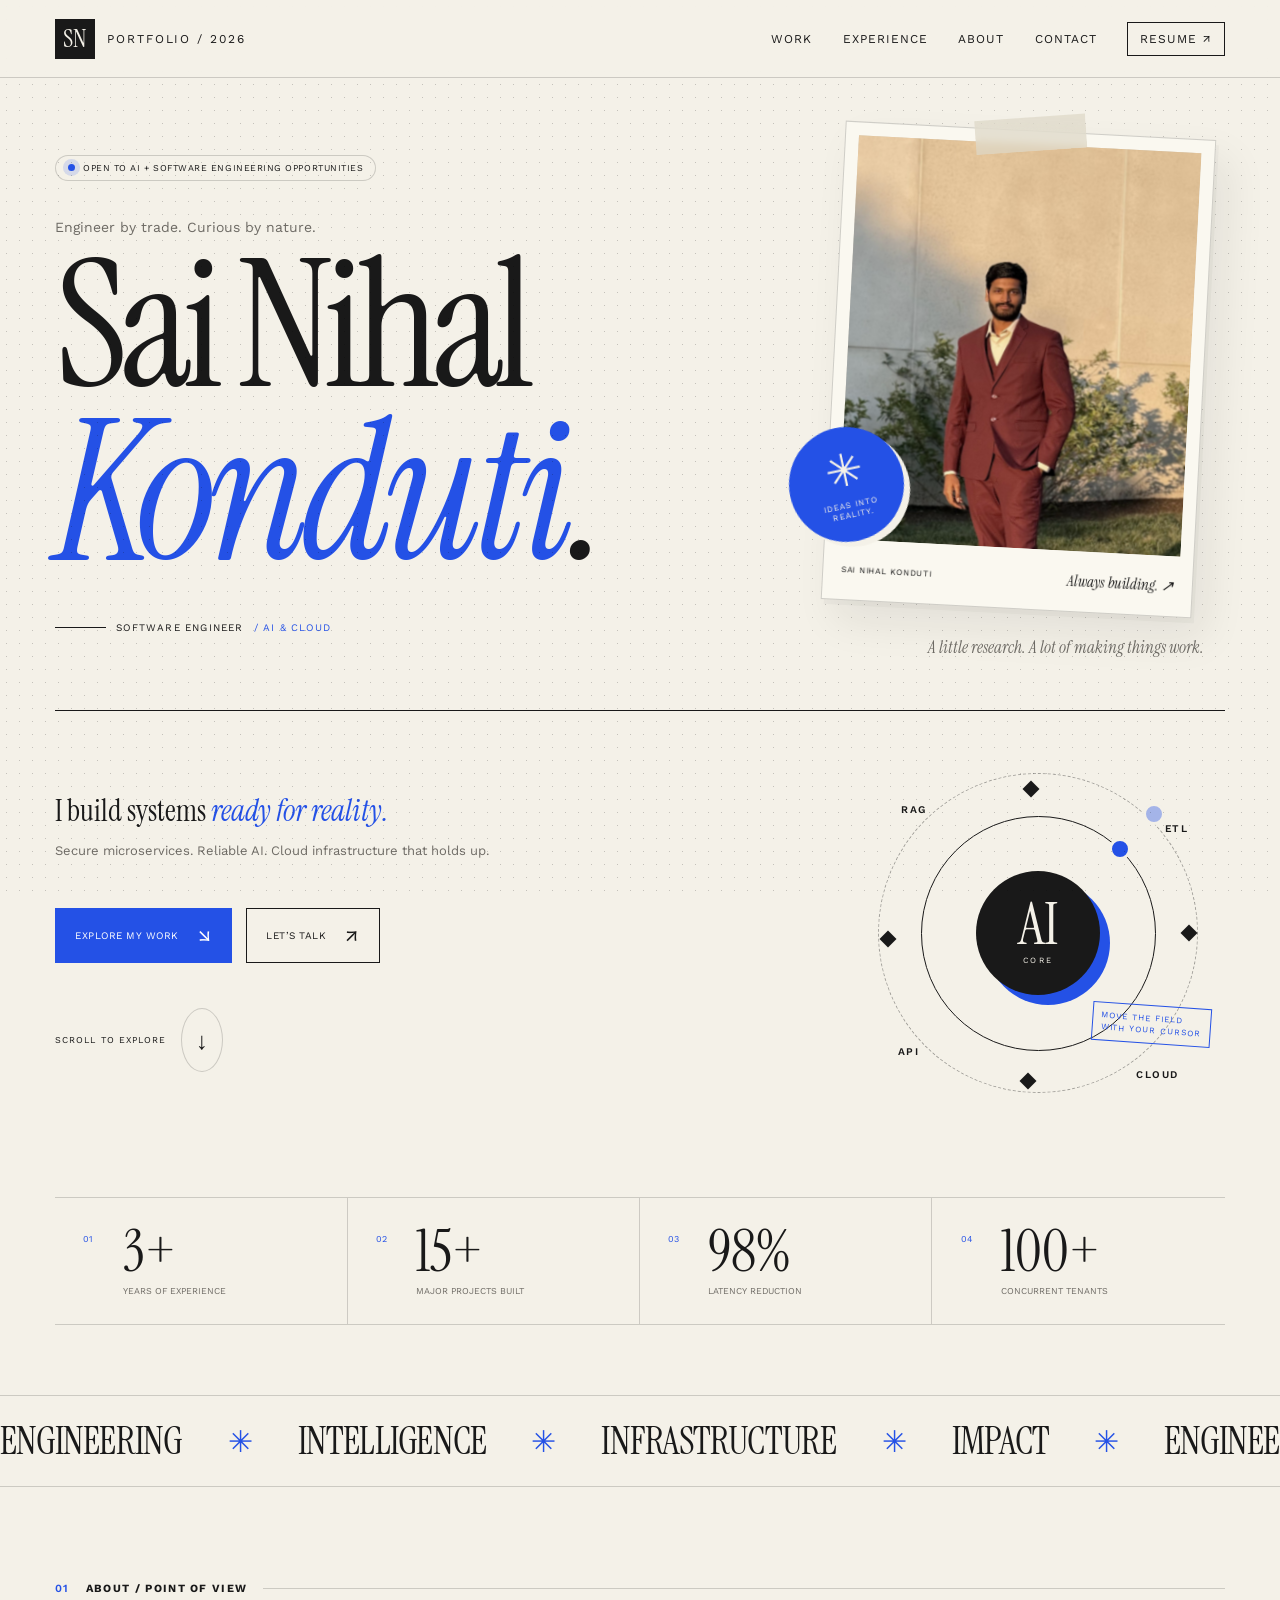
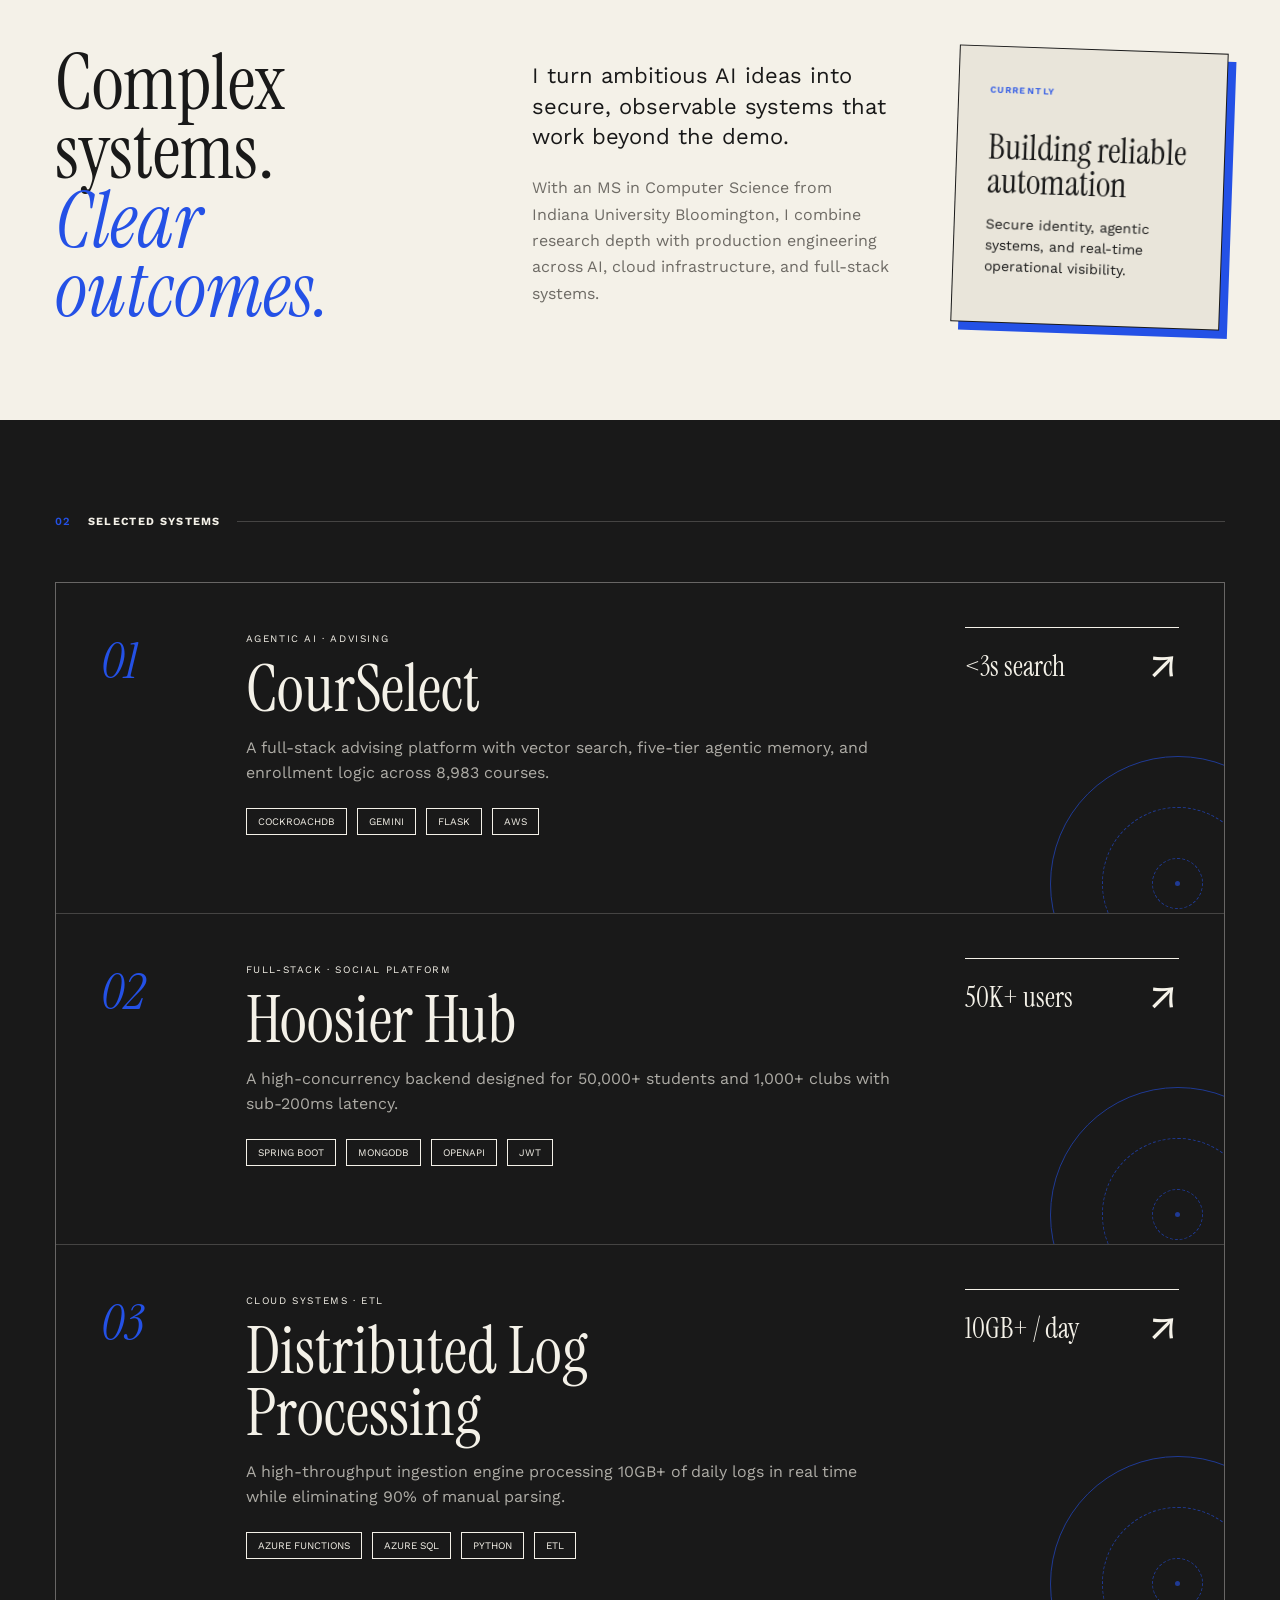
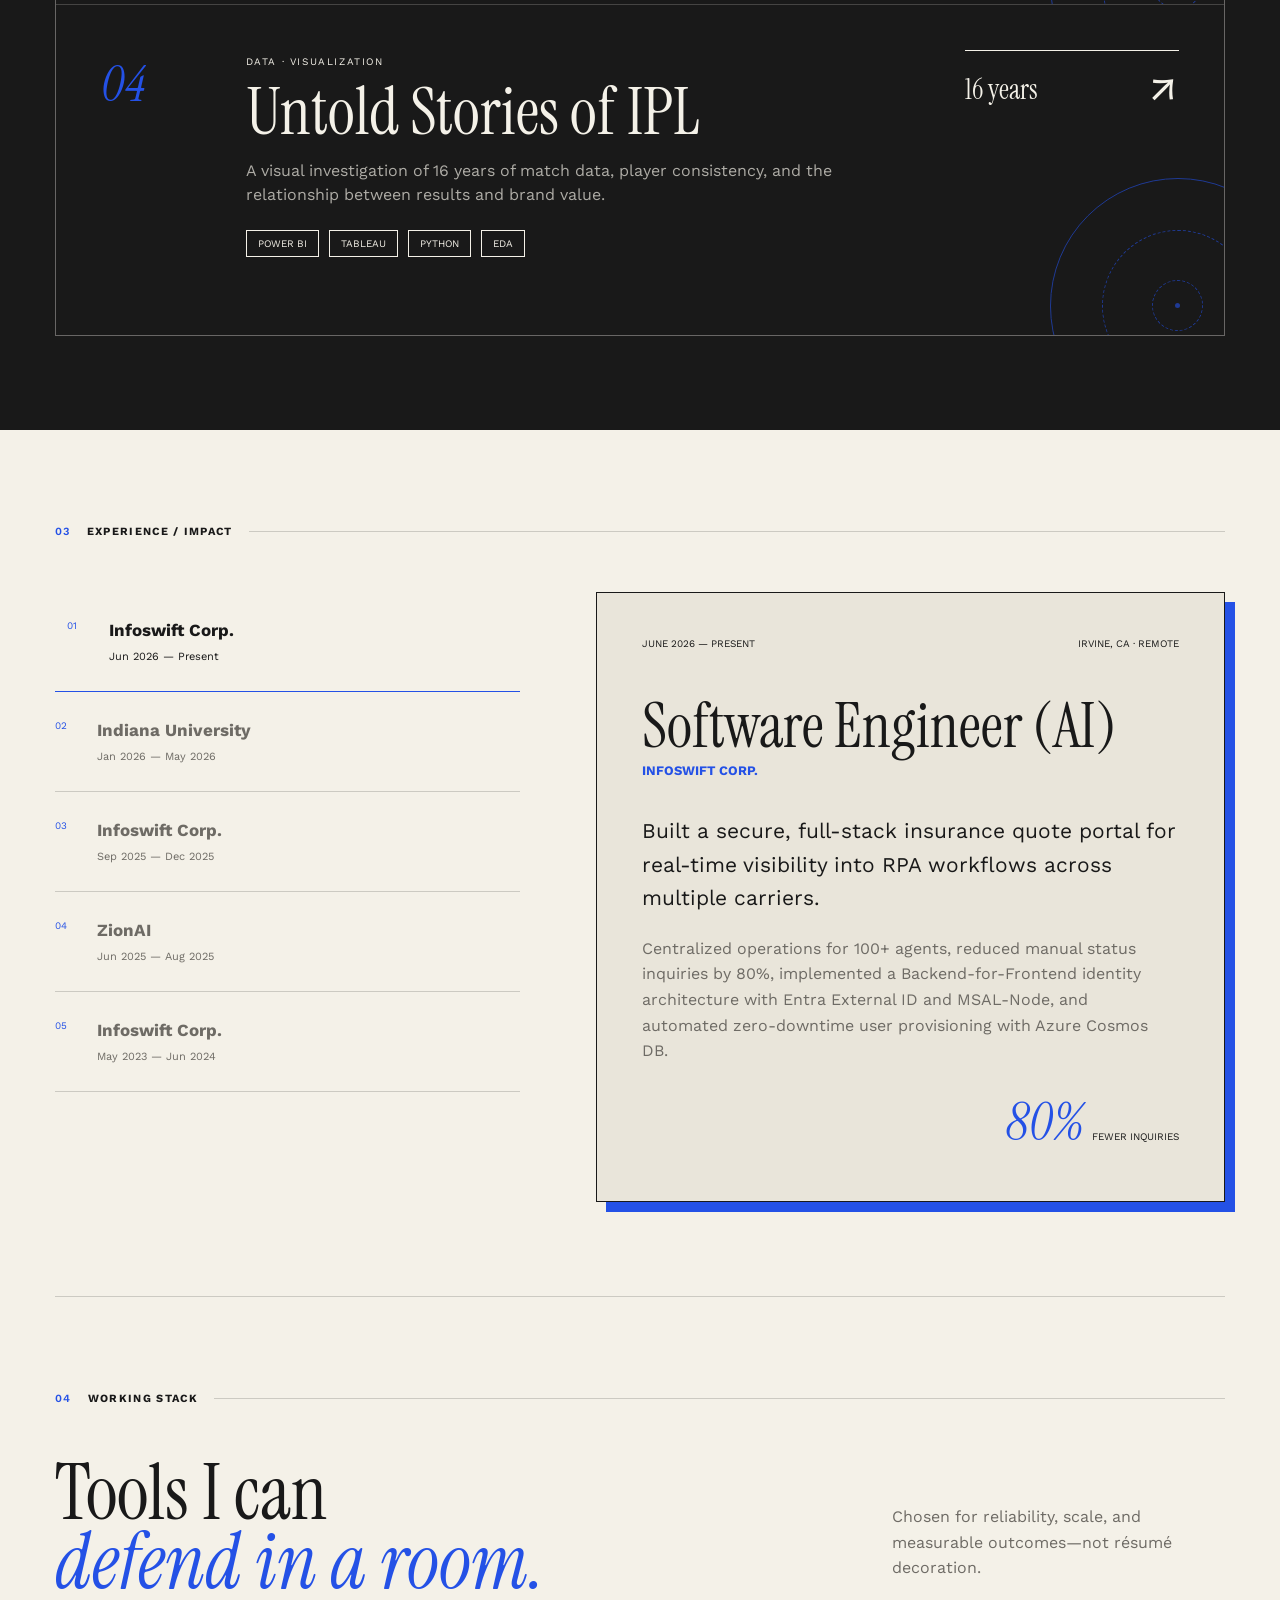
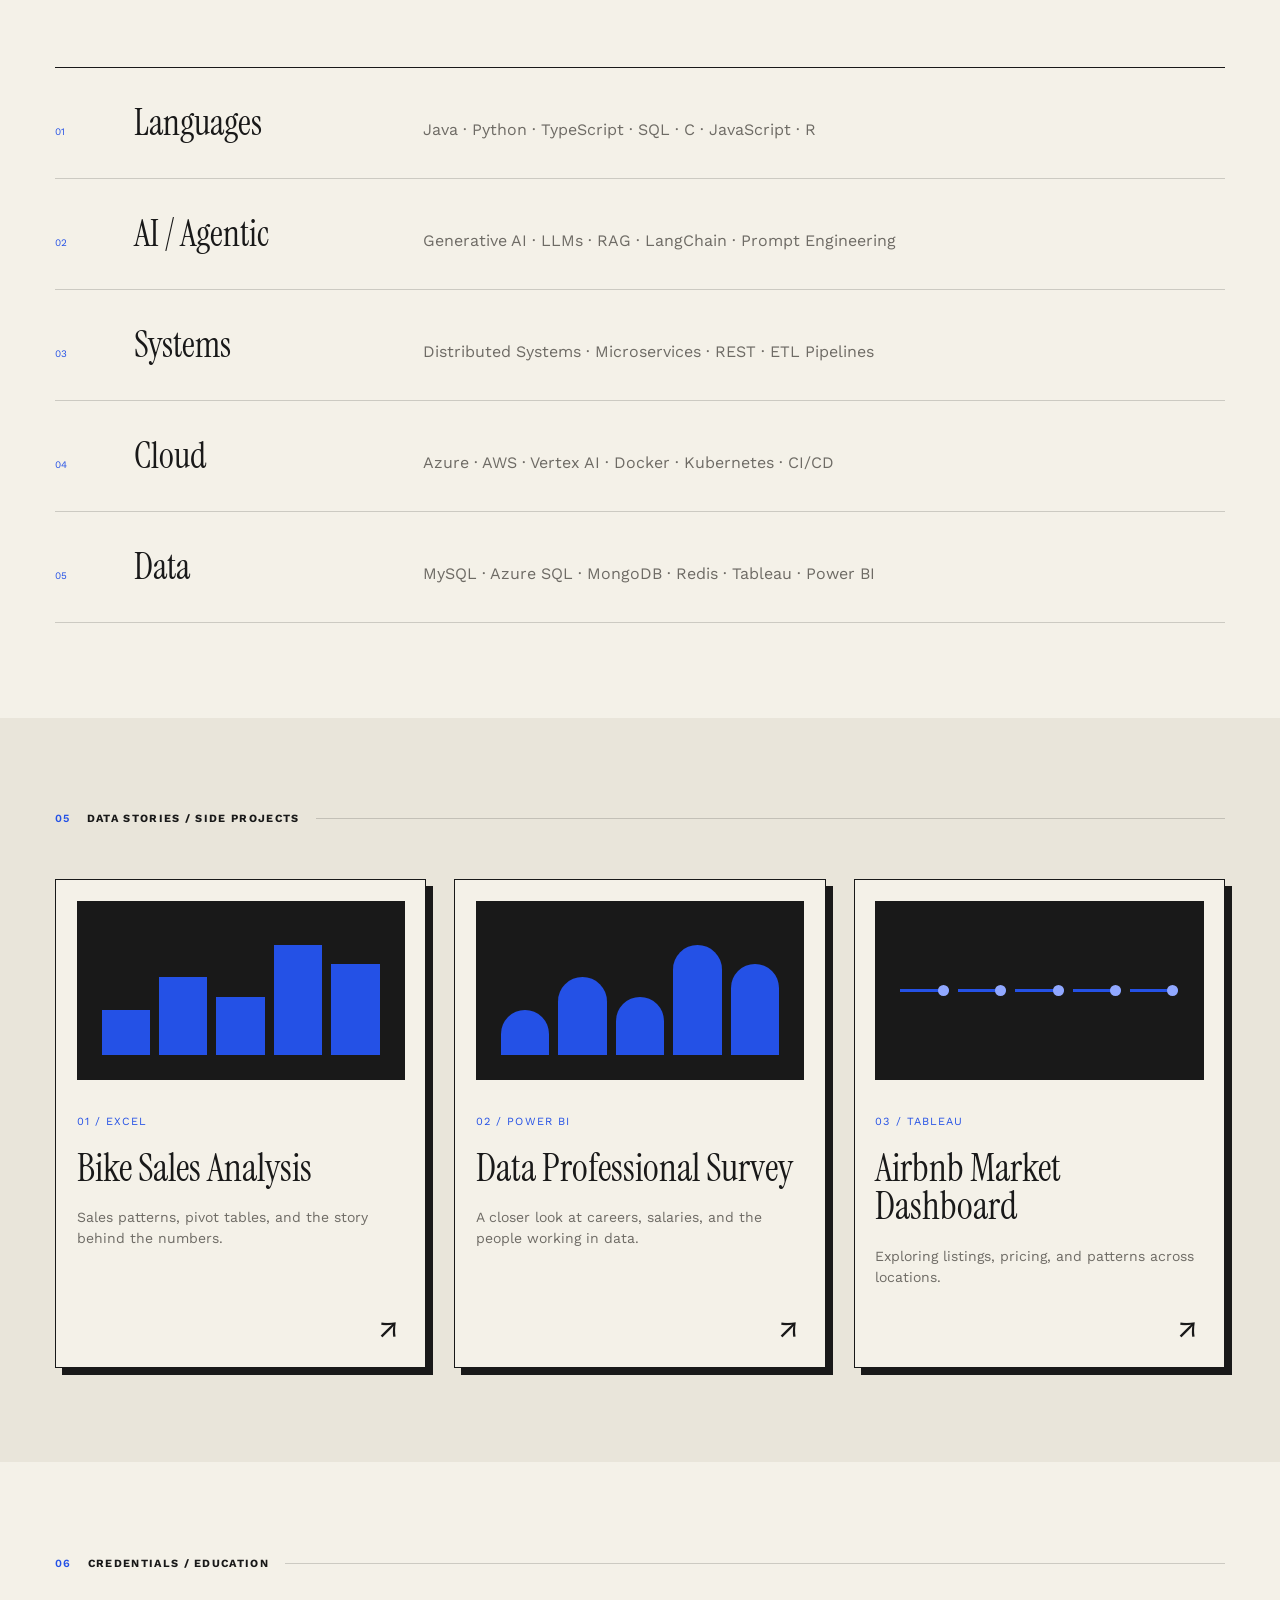
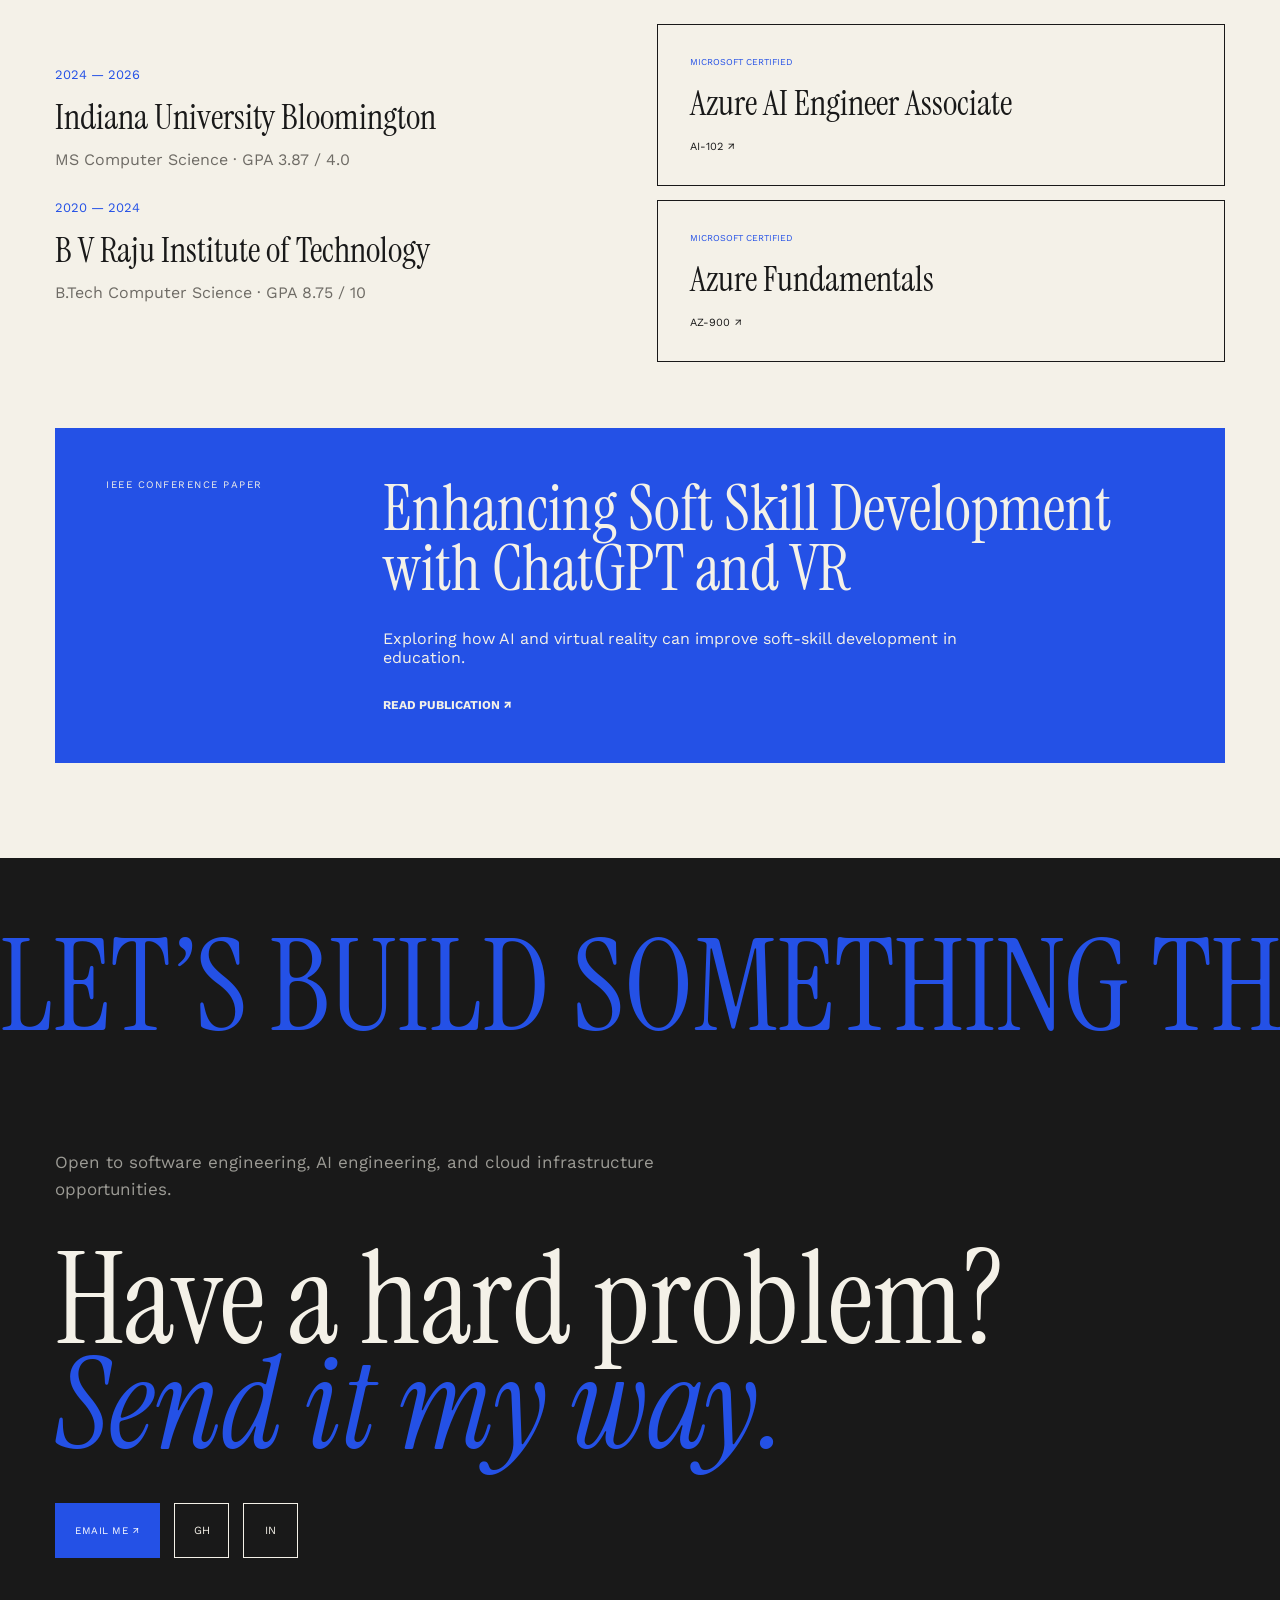
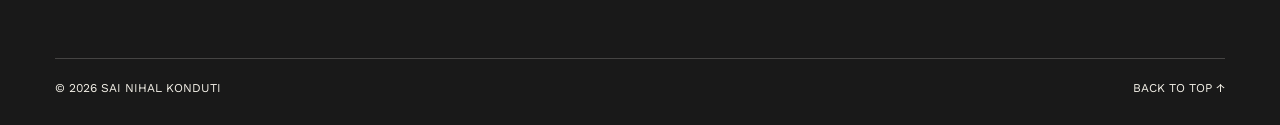
==== commit e2562c60: "Refresh portfolio design and content" ====
--- a/index.html
+++ b/index.html
@@ -1,620 +1,57 @@
-<!DOCTYPE html>
-<html lang="en">
-  <head>
-    <meta charset="UTF-8" />
-    <meta name="viewport" content="width=device-width, initial-scale=1.0" />
-    <title>Sai Nihal Konduti | Software Engineer Portfolio</title>
-    <meta
-      name="description"
-      content="Sai Nihal Konduti is a Software Engineer specializing in AI, Cloud, Distributed Systems, and Full Stack development. Building scalable, production-grade systems."
-    />
-    <meta name="author" content="Sai Nihal Konduti" />
-    <meta property="og:title" content="Sai Nihal Konduti | Software Engineer Portfolio" />
-    <meta property="og:description" content="Cloud | AI | Distributed Systems | Full Stack — Portfolio of Sai Nihal Konduti" />
-    <meta property="og:type" content="website" />
-    <meta name="twitter:card" content="summary_large_image" />
-    <link rel="preconnect" href="https://fonts.googleapis.com" />
-    <link rel="preconnect" href="https://fonts.gstatic.com" crossorigin />
-    <link
-      href="https://fonts.googleapis.com/css2?family=Manrope:wght@400;500;700;800&family=DM+Sans:wght@400;500;700&display=swap"
-      rel="stylesheet"
-    />
-    <link rel="stylesheet" href="style.css?v=19" />
-  </head>
-  <body data-theme="light">
-    <a class="skip-link" href="#main">Skip to main content</a>
-    <div class="bg-animation" aria-hidden="true">
-      <div class="bg-orbs"></div>
-      <div class="bg-grid"></div>
+<!doctype html>
+<html lang="en"><head><meta charset="UTF-8"><meta name="viewport" content="width=device-width,initial-scale=1"><meta name="description" content="Sai Nihal Konduti is a Software Engineer specializing in reliable AI systems, secure microservices, and cloud infrastructure."><title>Sai Nihal Konduti — Software Engineer (AI)</title><link rel="preconnect" href="https://fonts.googleapis.com"><link rel="preconnect" href="https://fonts.gstatic.com" crossorigin><link href="https://fonts.googleapis.com/css2?family=Instrument+Serif:ital@0;1&family=Work+Sans:wght@400;500;600&display=swap" rel="stylesheet"><link rel="stylesheet" href="style.css?v=21"></head>
+<body><a class="skip-link" href="#main">Skip to content</a><div class="cursor-dot" aria-hidden="true"></div><div class="cursor-ring" aria-hidden="true"></div><div class="paper-grain" aria-hidden="true"></div>
+<header class="site-header"><a class="wordmark" href="#top" aria-label="Sai Nihal Konduti home"><span>SN</span><i>portfolio / 2026</i></a><button class="menu-button" type="button" aria-expanded="false" aria-controls="site-nav"><span></span><span></span><span></span><b>Menu</b></button><nav class="site-nav" id="site-nav" aria-label="Primary navigation"><a href="#work">Work</a><a href="#experience">Experience</a><a href="#about">About</a><a href="#contact">Contact</a><a class="resume-link" href="resume.pdf" target="_blank">Resume ↗</a></nav></header>
+<main id="main">
+<section id="top" class="hero-section">
+  <div class="hero-title-wrap">
+    <p class="availability"><span></span> Open to AI + software engineering opportunities</p>
+    <p class="hero-intro">Engineer by trade. Curious by nature.</p>
+    <h1 aria-label="Sai Nihal Konduti"><span class="name-line">Sai Nihal</span><em class="name-line">Konduti<span class="name-period">.</span></em></h1>
+    <p class="hero-role"><span class="role-rule"></span> SOFTWARE ENGINEER <span class="role-accent">/ AI &amp; CLOUD</span></p>
+  </div>
+  <div class="hero-portrait-wrap">
+    <figure class="portrait-card" data-tilt>
+      <div class="portrait-image"><img src="profile.jpg" width="1656" height="2048" alt="Sai Nihal Konduti in a burgundy suit" fetchpriority="high" draggable="false"></div>
+      <figcaption><span>SAI NIHAL KONDUTI</span><span>Always building. ↗</span></figcaption>
+      <span class="portrait-tape" aria-hidden="true"></span>
+    </figure>
+    <div class="portrait-stamp" aria-hidden="true"><span class="stamp-star">✳</span><span>IDEAS INTO<br>REALITY.</span></div>
+    <p class="portrait-caption">A little research. A lot of making things work.</p>
+  </div>
+  <div class="hero-copy">
+    <p>I build systems <em>ready for reality.</em><br><span>Secure microservices. Reliable AI. Cloud infrastructure that holds up.</span></p>
+    <div class="hero-actions"><a class="button primary" href="#work" data-magnetic>Explore my work <span>↘</span></a><a class="button outline" href="mailto:sainihalk2002@gmail.com" data-magnetic>Let’s talk <span>↗</span></a></div>
+    <a class="scroll-cue" href="#about"><span>SCROLL TO EXPLORE</span><i>↓</i></a>
+    <div class="orbital-field" aria-label="Interactive AI system: RAG, ETL, API, and cloud">
+      <div class="system-object">
+        <div class="system-orbit system-orbit-one"></div><div class="system-orbit system-orbit-two"></div>
+        <div class="system-core"><span>AI</span><small>CORE</small></div>
+        <i class="system-node node-one"></i><i class="system-node node-two"></i><i class="system-node node-three"></i><i class="system-node node-four"></i>
+        <span class="system-label label-one">RAG</span><span class="system-label label-two">ETL</span><span class="system-label label-three">API</span><span class="system-label label-four">CLOUD</span>
+        <div class="system-stamp">MOVE THE FIELD<br>WITH YOUR CURSOR</div>
+      </div>
     </div>
-
-    <div class="page-shell">
-      <header class="site-header">
-        <nav class="topbar">
-          <div class="nav-links">
-            <a href="#home">Home</a>
-            <a href="#experience">Experience</a>
-            <a href="#skills">Skills</a>
-            <a href="#projects">Projects</a>
-            <a href="#dashboards">Dashboards</a>
-            <details class="resume-menu">
-              <summary>Resume</summary>
-              <div class="resume-dropdown">
-                <a href="resume.pdf" target="_blank" rel="noopener noreferrer">Software Engineer</a>
-              </div>
-            </details>
-            <a href="#contact">Contact</a>
-          </div>
-          <button class="theme-toggle" type="button" aria-label="Switch to light mode" aria-pressed="false">
-            <span class="theme-toggle-track">
-              <span class="theme-toggle-thumb"></span>
-            </span>
-            <span class="theme-toggle-icon" aria-hidden="true">
-              <svg viewBox="0 0 24 24" fill="none">
-                <path class="theme-icon-moon" d="M19.2 14.2A7.6 7.6 0 0 1 9.8 4.8a8.6 8.6 0 1 0 9.4 9.4Z" stroke="currentColor" stroke-width="1.8" stroke-linejoin="round"/>
-                <g class="theme-icon-sun">
-                  <circle cx="12" cy="12" r="4.2" stroke="currentColor" stroke-width="1.8"/>
-                  <path d="M12 2.8v2.2M12 19v2.2M21.2 12H19M5 12H2.8M18.5 5.5l-1.6 1.6M7.1 16.9l-1.6 1.6M18.5 18.5l-1.6-1.6M7.1 7.1 5.5 5.5" stroke="currentColor" stroke-width="1.8" stroke-linecap="round"/>
-                </g>
-              </svg>
-            </span>
-          </button>
-        </nav>
-      </header>
-
-      <main id="main">
-        <!-- ===== HERO ===== -->
-        <section class="hero-section" id="home">
-          <div class="hero-grid">
-            <div class="hero-main">
-              <p class="eyebrow">Hi, I'm SAI NIHAL</p>
-              <h1 class="hero-title hero-title-typed">
-                <span class="typed-shell">
-                  <span class="typed-ghost" aria-hidden="true">AI Engineer | Software Engineer</span>
-                  <span class="typed-text">AI Engineer | Software Engineer</span>
-                  <span class="typed-cursor" aria-hidden="true"></span>
-                </span>
-                <span class="typed-mobile" aria-hidden="true">
-                  <span class="typed-mobile-line typed-mobile-line-1">AI Engineer |</span>
-                  <span class="typed-mobile-line typed-mobile-line-2">Software Engineer</span>
-                </span>
-              </h1>
-              <p class="hero-summary">
-                Turning complex problems into real-world products.
-                Backend & AI Engineer architecting secure microservices and deploying
-                production-grade generative AI across cloud infrastructure with
-                strong engineering fundamentals.
-              </p>
-              <div class="hero-actions">
-                <a class="button primary" href="#contact">Get in Touch</a>
-                <a class="button secondary" href="#projects">View Projects</a>
-              </div>
-            </div>
-          </div>
-
-          <div class="stats-grid">
-            <article class="stat-card">
-              <strong>3+</strong>
-              <span>Years of Experience</span>
-            </article>
-            <article class="stat-card">
-              <strong>15+</strong>
-              <span>Major Projects Built</span>
-            </article>
-            <article class="stat-card">
-              <strong>98%</strong>
-              <span>Latency Reduction</span>
-            </article>
-          </div>
-        </section>
-
-        <!-- ===== ABOUT ===== -->
-        <section class="section" id="about">
-          <div class="section-heading">
-            <p class="section-label">About Me</p>
-          </div>
-          <div class="about-grid">
-            <div class="about-image-container">
-              <div class="about-image-wrapper">
-                <img class="about-image" src="profile.jpg" alt="Sai Nihal Konduti" />
-              </div>
-            </div>
-            <div class="copy-block">
-              <p>
-                Backend & AI Engineer (Python/Java, Azure/GCP), architecting secure microservices
-                and deploying production-grade generative AI (RAG, agentic workflows). Scaled a
-                multi-tenant ecosystem for 100+ concurrent tenants, slashing latency by 98% via
-                asynchronous Azure ETL pipelines; engineered distributed inference pipelines
-                (Vertex AI) to eliminate bottlenecks for large-scale unstructured datasets.
-              </p>
-              <p>
-                Currently pursuing my Master's in Computer Science at
-                <strong>Indiana University Bloomington</strong>, I combine strong academic
-                foundations with hands-on industry experience to deliver production-grade
-                solutions across cloud infrastructure, AI/ML, and full-stack development.
-                Microsoft Certified: Azure AI Engineer Associate (AI-102) | Azure Fundamentals (AZ-900).
-              </p>
-            </div>
-          </div>
-        </section>
-
-        <!-- ===== EXPERIENCE ===== -->
-        <section class="section" id="experience">
-          <div class="section-heading">
-            <p class="section-label">My Journey</p>
-          </div>
-
-          <div class="timeline-wrap">
-            <div class="timeline-rail-column" aria-hidden="true">
-              <div class="timeline-rail"></div>
-              <div class="timeline-rail-progress"></div>
-              <div class="timeline-rail-glow"></div>
-            </div>
-
-            <div class="timeline">
-              <!-- Experience: Indiana University -->
-              <article class="timeline-item">
-                <div class="timeline-main">
-                  <div class="timeline-heading">
-                    <img class="timeline-company-logo" src="iu.png" alt="Indiana University logo" />
-                    <h3>Indiana University Bloomington</h3>
-                  </div>
-                  <p class="role">Research Assistant</p>
-                  <p class="timeline-summary">Engineered an obstetric triage classification model, achieving a 94.0% Clinical Safety Accuracy and 93.5% F1 Score, by implementing a two-stage supervised fine-tuning pipeline on a Llama 3 8B model.</p>
-                  <div class="timeline-details" id="timeline-details-iu" hidden>
-                    <ul>
-                      <li>Minimized hallucinated reasoning and anchored predictions to validated guidelines by developing a gated Retrieval-Augmented Generation (RAG) architecture, dynamically retrieving clinical context via vector search when similarity exceeded a 0.65 threshold.</li>
-                      <li>Streamlined model training by curating a structured dataset of 788 patient scenarios, utilizing knowledge distillation to translate deterministic decision rules into natural-language training data.</li>
-                      <li>Eliminated cloud API latency and guaranteed local patient data privacy by deploying a 4-bit quantized Small Language Model (SLM) on high-performance computing clusters using Low-Rank Adaptation (LoRA).</li>
-                    </ul>
-                  </div>
-                  <button class="timeline-toggle" type="button" aria-expanded="false" aria-controls="timeline-details-iu">See details</button>
-                </div>
-                <div class="timeline-meta">
-                  <p>Jan 2026 – May 2026</p>
-                  <p>Bloomington, Indiana</p>
-                </div>
-              </article>
-
-              <!-- Experience 1: Infoswift AI -->
-              <article class="timeline-item">
-                <div class="timeline-main">
-                  <div class="timeline-heading">
-                    <img class="timeline-company-logo" src="infoswift.png" alt="Infoswift Corp. logo" />
-                    <h3>Infoswift Corp.</h3>
-                  </div>
-                  <p class="role">Software Engineer (AI)</p>
-                  <p class="timeline-summary">Built an asynchronous serverless ETL pipeline on Azure Functions using Docker to parallelize Gemini inference at scale, eliminating analytics bottlenecks for 20,000+ files.</p>
-                  <div class="timeline-details" id="timeline-details-1" hidden>
-                    <ul>
-                      <li>Secured 100% data isolation for 100+ concurrent tenants and prevented cross-tenant leakage by engineering a multi-tenant microservice (FastAPI, Azure). Enforced tenant-scoped paths and HMAC-signed JWTs via GitHub Actions CI/CD.</li>
-                      <li>Reduced API error rates by 40% and maintained 99.9% uptime during traffic spikes by implementing distributed rate-limiting middleware (Redis, Token Bucket).</li>
-                      <li>Achieved 90% extraction accuracy for clinical data (vitals, labs), transforming unstructured reports into structured assets, by engineering a RAG evaluation framework (LangChain).</li>
-                    </ul>
-                  </div>
-                  <button class="timeline-toggle" type="button" aria-expanded="false" aria-controls="timeline-details-1">See details</button>
-                </div>
-                <div class="timeline-meta">
-                  <p>Sep 2025 – Dec 2025</p>
-                  <p>Irvine, CA (Remote)</p>
-                </div>
-              </article>
-
-              <!-- Experience 2: ZionAI -->
-              <article class="timeline-item">
-                <div class="timeline-main">
-                  <div class="timeline-heading">
-                    <img class="timeline-company-logo" src="zion.png" alt="Zion Cloud Solutions logo" />
-                    <h3>Zion Cloud Solutions (ZionAI)</h3>
-                  </div>
-                  <p class="role">AI Engineer</p>
-                  <p class="timeline-summary">Minimized review latency by 30% and enhanced Q&A reasoning by deploying distributed systems on Google Vertex AI (AutoML, Docker, K8s).</p>
-                  <div class="timeline-details" id="timeline-details-2" hidden>
-                    <ul>
-                      <li>Benchmarked few-shot prompting across 50+ repositories to streamline policy analysis.</li>
-                      <li>Slashed developer initialization time by 40% by architecting a Small Language Model (SLM) scaffolding (Node.js) to automate infrastructure setup.</li>
-                      <li>Enforced data integrity for 10,000+ concurrent records by building a type-safe validation framework across PostgreSQL and Azure SQL.</li>
-                    </ul>
-                  </div>
-                  <button class="timeline-toggle" type="button" aria-expanded="false" aria-controls="timeline-details-2">See details</button>
-                </div>
-                <div class="timeline-meta">
-                  <p>Jun 2025 – Aug 2025</p>
-                  <p>Glenview, IL (On-site)</p>
-                </div>
-              </article>
-
-              <!-- Experience 3: Infoswift Cloud/AWS -->
-              <article class="timeline-item">
-                <div class="timeline-main">
-                  <div class="timeline-heading">
-                    <img class="timeline-company-logo" src="infoswift.png" alt="Infoswift Corp. logo" />
-                    <h3>Infoswift Corp.</h3>
-                  </div>
-                  <p class="role">Software Engineer (Cloud/AWS)</p>
-                  <p class="timeline-summary">Accelerated feature deployment cycles by 90% by migrating manual tasks to a fully automated CI/CD pipeline using AWS CodePipeline and GitHub Actions.</p>
-                  <div class="timeline-details" id="timeline-details-3" hidden>
-                    <ul>
-                      <li>Cut cloud infrastructure costs by 20% and improved incident response time by 50% by conducting EC2 rightsizing audits.</li>
-                      <li>Automated S3 archival policies and engineered an Amazon CloudWatch monitoring suite for 15+ servers.</li>
-                    </ul>
-                  </div>
-                  <button class="timeline-toggle" type="button" aria-expanded="false" aria-controls="timeline-details-3">See details</button>
-                </div>
-                <div class="timeline-meta">
-                  <p>May 2023 – Jun 2024</p>
-                  <p>Hyderabad, India (On-site)</p>
-                </div>
-              </article>
-            </div>
-          </div>
-        </section>
-
-        <!-- ===== SKILLS ===== -->
-        <section class="section" id="skills">
-          <div class="section-heading">
-            <p class="section-label">My Skillset</p>
-          </div>
-
-          <div class="skills-layout">
-            <article class="skill-group">
-              <h3>Programming Languages</h3>
-              <div class="chip-list">
-                <span>Java</span>
-                <span>Python</span>
-                <span>TypeScript</span>
-                <span>SQL</span>
-                <span>C</span>
-                <span>JavaScript</span>
-                <span>R</span>
-                <span>HTML/CSS</span>
-              </div>
-            </article>
-
-            <article class="skill-group">
-              <h3>AI & Machine Learning</h3>
-              <div class="chip-list">
-                <span>Generative AI</span>
-                <span>LLMs</span>
-                <span>RAG</span>
-                <span>LangChain</span>
-                <span>Prompt Engineering</span>
-              </div>
-            </article>
-
-            <article class="skill-group">
-              <h3>Frameworks & Libraries</h3>
-              <div class="chip-list">
-                <span>Spring Boot</span>
-                <span>Next.js</span>
-                <span>Node.js</span>
-                <span>FastAPI</span>
-              </div>
-            </article>
-
-            <article class="skill-group">
-              <h3>Cloud, DevOps & Methods</h3>
-              <div class="chip-list">
-                <span>Azure</span>
-                <span>AWS</span>
-                <span>Google Cloud (Vertex AI)</span>
-                <span>Docker</span>
-                <span>Kubernetes</span>
-                <span>CI/CD (GitHub Actions)</span>
-                <span>Agile</span>
-                <span>Scrum</span>
-              </div>
-            </article>
-
-            <article class="skill-group">
-              <h3>Architectures & Concepts</h3>
-              <div class="chip-list">
-                <span>Distributed Systems</span>
-                <span>Microservices</span>
-                <span>RESTful APIs</span>
-                <span>ETL Pipelines</span>
-                <span>Postman</span>
-              </div>
-            </article>
-
-            <article class="skill-group">
-              <h3>Data & Visualization</h3>
-              <div class="chip-list">
-                <span>MySQL</span>
-                <span>Azure SQL</span>
-                <span>MongoDB</span>
-                <span>Redis</span>
-                <span>Tableau</span>
-                <span>Power BI</span>
-              </div>
-            </article>
-          </div>
-        </section>
-
-        <!-- ===== PROJECTS ===== -->
-        <section class="section" id="projects">
-          <div class="section-heading">
-            <p class="section-label">Featured Projects</p>
-          </div>
-
-          <div class="projects-grid">
-            <a
-              class="project-card-link"
-              href="https://github.com/nihal2405/CloudLogProcessing"
-              target="_blank"
-              rel="noreferrer"
-            >
-              <article class="project-card">
-                <p class="project-index">01</p>
-                <div class="project-icon" aria-hidden="true">
-                  <svg viewBox="0 0 24 24" fill="none">
-                    <path d="M7.8 9.2a2.9 2.9 0 1 1 2.2-5 3.7 3.7 0 0 1 6.7 1.5A3 3 0 1 1 18 15.5H8.2a3.15 3.15 0 0 1-.4-6.3Z" stroke="currentColor" stroke-width="1.8" stroke-linecap="round" stroke-linejoin="round"/>
-                    <path d="M9.6 18.2h4.8M8.8 20.4h6.4" stroke="currentColor" stroke-width="1.8" stroke-linecap="round"/>
-                  </svg>
-                </div>
-                <h3>Distributed Serverless Log Processing</h3>
-                <p>
-                  Processed 10GB+ of daily raw logs in real-time by building a
-                  high-throughput ingestion engine using Azure Functions, eliminating
-                  90% of manual parsing overhead.
-                </p>
-                <p class="project-stack">Azure Functions · Azure SQL · Python · Serverless · ETL</p>
-              </article>
-            </a>
-
-            <a
-              class="project-card-link"
-              href="https://github.com/IU-HoosierHub/server"
-              target="_blank"
-              rel="noreferrer"
-            >
-              <article class="project-card">
-                <p class="project-index">02</p>
-                <div class="project-icon" aria-hidden="true">
-                  <svg viewBox="0 0 24 24" fill="none">
-                    <circle cx="12" cy="12" r="8.2" stroke="currentColor" stroke-width="1.8"/>
-                    <path d="M8 12h8M12 8v8" stroke="currentColor" stroke-width="1.8" stroke-linecap="round"/>
-                  </svg>
-                </div>
-                <h3>Hoosier Hub: Full Stack Social App</h3>
-                <p>
-                  Engineered a high-concurrency backend scalable to 50,000+ students
-                  and 1,000+ clubs, ensuring stability and sub-200ms latency with
-                  Docker-based CI/CD and JWT auth.
-                </p>
-                <p class="project-stack">Spring Boot · MongoDB · OpenAPI · JWT · Docker · CI/CD</p>
-              </article>
-            </a>
-
-            <a
-              class="project-card-link"
-              href="https://github.com/nihal2405/IPL-STORY"
-              target="_blank"
-              rel="noreferrer"
-            >
-              <article class="project-card">
-                <p class="project-index">03</p>
-                <div class="project-icon" aria-hidden="true">
-                  <svg viewBox="0 0 24 24" fill="none">
-                    <path d="M4 15.5 8.5 11h7L20 15.5" stroke="currentColor" stroke-width="1.8" stroke-linecap="round" stroke-linejoin="round"/>
-                    <circle cx="7" cy="17.5" r="1.75" stroke="currentColor" stroke-width="1.8"/>
-                    <circle cx="17" cy="17.5" r="1.75" stroke="currentColor" stroke-width="1.8"/>
-                  </svg>
-                </div>
-                <h3>IPL Data Storytelling Dashboard</h3>
-                <p>
-                  Data visualization project uncovering untold stories of the
-                  Indian Premier League using match-level data and brand analytics.
-                </p>
-                <p class="project-stack">Python · Plotly · Seaborn · Tableau · Jupyter</p>
-              </article>
-            </a>
-
-            <a
-              class="project-card-link"
-              href="https://github.com/nihal2405/sign-lang"
-              target="_blank"
-              rel="noreferrer"
-            >
-              <article class="project-card">
-                <p class="project-index">04</p>
-                <div class="project-icon" aria-hidden="true">
-                  <svg viewBox="0 0 24 24" fill="none">
-                    <path d="M12 3.8 18.2 6v5.6c0 4.1-2.4 6.8-6.2 8.6-3.8-1.8-6.2-4.5-6.2-8.6V6L12 3.8Z" stroke="currentColor" stroke-width="1.8" stroke-linejoin="round"/>
-                    <path d="m9.4 12 1.7 1.7 3.6-3.7" stroke="currentColor" stroke-width="1.8" stroke-linecap="round" stroke-linejoin="round"/>
-                  </svg>
-                </div>
-                <h3>Sign Language Detection using LSTM</h3>
-                <p>
-                  Developed a sign language recognition system using Python, OpenCV,
-                  and Keras with a CNN and SGD optimization, enabling seamless hand
-                  gesture prediction.
-                </p>
-                <p class="project-stack">Python · OpenCV · Keras · CNN · Computer Vision</p>
-              </article>
-            </a>
-          </div>
-        </section>
-
-        <!-- ===== DATA DASHBOARDS ===== -->
-        <section class="section" id="dashboards">
-          <div class="section-heading">
-            <p class="section-label">Data Dashboards</p>
-          </div>
-
-          <div class="dashboards-grid">
-            <a
-              class="project-card-link"
-              href="https://github.com/nihal2405/BIKE-SALES-DASHBOARD----EXCEL"
-              target="_blank"
-              rel="noreferrer"
-            >
-              <article class="project-card">
-                <p class="project-index">01</p>
-                <div class="project-icon" aria-hidden="true">
-                  <svg viewBox="0 0 24 24" fill="none">
-                    <rect x="3" y="3" width="18" height="18" rx="2" stroke="currentColor" stroke-width="1.8" stroke-linejoin="round"/>
-                    <path d="M9 3v18M3 9h18M3 15h18" stroke="currentColor" stroke-width="1.8" stroke-linecap="round" stroke-linejoin="round"/>
-                  </svg>
-                </div>
-                <h3>Bike Sales Analysis Excel Dashboard</h3>
-                <p>
-                  Comprehensive sales analysis dashboard built using Excel, featuring interactive visualizations, pivot tables, and key performance metrics.
-                </p>
-                <p class="project-stack">Excel · Pivot Tables · Charts · Data Analytics</p>
-              </article>
-            </a>
-
-            <a
-              class="project-card-link"
-              href="https://github.com/nihal2405/DATA-PROFESSIONAL-SURVEY-DASHBOARD"
-              target="_blank"
-              rel="noreferrer"
-            >
-              <article class="project-card">
-                <p class="project-index">02</p>
-                <div class="project-icon" aria-hidden="true">
-                  <svg viewBox="0 0 24 24" fill="none">
-                    <path d="M18 20V10M12 20V4M6 20v-6" stroke="currentColor" stroke-width="1.8" stroke-linecap="round" stroke-linejoin="round"/>
-                    <path d="M4 20h16" stroke="currentColor" stroke-width="1.8" stroke-linecap="round"/>
-                  </svg>
-                </div>
-                <h3>Data Professional Survey Dashboard</h3>
-                <p>
-                  Interactive dashboard analyzing survey data from data professionals, showcasing career insights, salary distributions, and industry trends.
-                </p>
-                <p class="project-stack">Power BI · Excel · Survey Analytics · Data Cleaning</p>
-              </article>
-            </a>
-
-            <a
-              class="project-card-link"
-              href="https://github.com/nihal2405/AIRBNB-DASHBOARD-USING-TABLEAU"
-              target="_blank"
-              rel="noreferrer"
-            >
-              <article class="project-card">
-                <p class="project-index">03</p>
-                <div class="project-icon" aria-hidden="true">
-                  <svg viewBox="0 0 24 24" fill="none">
-                    <path d="M21 10c0 7-9 13-9 13s-9-6-9-13a9 9 0 0 1 18 0z" stroke="currentColor" stroke-width="1.8" stroke-linejoin="round"/>
-                    <circle cx="12" cy="10" r="3" stroke="currentColor" stroke-width="1.8" stroke-linejoin="round"/>
-                  </svg>
-                </div>
-                <h3>Airbnb Dashboard using Tableau</h3>
-                <p>
-                  Dynamic Tableau dashboard analyzing Airbnb listings, pricing trends, and market insights across different regions.
-                </p>
-                <p class="project-stack">Tableau · Data Visualization · Geospatial Analysis</p>
-              </article>
-            </a>
-          </div>
-        </section>
-
-        <!-- ===== EDUCATION & CERTIFICATIONS ===== -->
-        <section class="section" id="education">
-          <div class="section-heading">
-            <p class="section-label">Education</p>
-          </div>
-
-          <div class="education-list">
-            <article class="education-row">
-              <div>
-                <h3>Indiana University Bloomington</h3>
-                <p>Master of Science in Computer Science · GPA: 3.87/4.0</p>
-              </div>
-              <span>Aug 2024 – May 2026</span>
-            </article>
-            <article class="education-row">
-              <div>
-                <h3>B V Raju Institute of Technology</h3>
-                <p>B.Tech in Computer Science · GPA: 8.75/10</p>
-              </div>
-              <span>Aug 2020 – May 2024</span>
-            </article>
-          </div>
-
-          <div class="section-heading" style="margin-top: 3rem;">
-            <p class="section-label">Certifications</p>
-          </div>
-
-          <div class="education-grid certifications-grid">
-             <a
-              class="info-card cert-card-link"
-              href="https://learn.microsoft.com/api/credentials/share/en-us/KondutiSaiNihal-6325/E84974E7F95CE289?sharingId=D35EC514A6AEE06E"
-              target="_blank"
-              rel="noreferrer"
-            >
-              <img class="cert-badge" src="azure-ai.png?v=2" alt="Azure AI Engineer Associate badge" />
-              <h3>Azure AI Engineer Associate (AI-102)</h3>
-              <span>Microsoft Certified</span>
-            </a>
-            <a
-              class="info-card cert-card-link"
-              href="https://learn.microsoft.com/api/credentials/share/en-us/KondutiSaiNihal-6325/E84974E7F95CE289?sharingId=D35EC514A6AEE06E"
-              target="_blank"
-              rel="noreferrer"
-            >
-              <img class="cert-badge" src="azure-fundamentals.png?v=2" alt="Azure Fundamentals badge" />
-              <h3>Azure Fundamentals (AZ-900)</h3>
-              <span>Microsoft Certified</span>
-            </a>
-          </div>
-        </section>
-
-        <!-- ===== PUBLICATIONS ===== -->
-        <section class="section" id="publications">
-          <div class="section-heading">
-            <p class="section-label" id="publications-label">Publications</p>
-          </div>
-          <a class="publication-card" href="https://ieeexplore.ieee.org/document/10369130" target="_blank" rel="noreferrer">
-            <div class="pub-icon">
-              <svg viewBox="0 0 24 24" fill="none" width="24" height="24">
-                <path d="M4 19.5A2.5 2.5 0 0 1 6.5 17H20" stroke="currentColor" stroke-width="1.8" stroke-linecap="round" stroke-linejoin="round"/>
-                <path d="M6.5 2H20v20H6.5A2.5 2.5 0 0 1 4 19.5v-15A2.5 2.5 0 0 1 6.5 2z" stroke="currentColor" stroke-width="1.8" stroke-linecap="round" stroke-linejoin="round"/>
-              </svg>
-            </div>
-            <div class="pub-info">
-              <h3>Enhancing Soft Skill Development with ChatGPT and VR</h3>
-              <p>IEEE Conference Paper exploring the integration of AI and Virtual Reality technologies for improving soft skill development in educational environments.</p>
-            </div>
-            <span class="pub-link">View Paper →</span>
-          </a>
-        </section>
-
-        <!-- ===== CONTACT ===== -->
-        <section class="section contact-section" id="contact">
-          <div class="section-heading">
-            <p class="section-label">Get In Touch</p>
-          </div>
-
-          <div class="contact-panel">
-            <div class="copy-block">
-              <p>
-                I'm currently looking for new opportunities and collaborations in
-                software engineering, AI engineering, and cloud infrastructure.
-                Whether you have a project in mind, want to discuss research
-                opportunities, or just want to say hello, I'd love to hear from you.
-              </p>
-            </div>
-            <div class="contact-links">
-              <a href="mailto:sainihalk2002@gmail.com">sainihalk2002@gmail.com</a>
-              <a href="mailto:skonduti@iu.edu">skonduti@iu.edu</a>
-              <a href="tel:+18123699589">+1 (812) 369-9589</a>
-              <a href="https://github.com/nihal2405" target="_blank" rel="noreferrer" class="contact-link-icon">
-                <svg viewBox="0 0 24 24" fill="currentColor" width="20" height="20" aria-hidden="true"><path d="M12 2C6.477 2 2 6.477 2 12c0 4.418 2.865 8.166 6.839 9.489.5.092.682-.217.682-.482 0-.237-.009-.868-.013-1.703-2.782.604-3.369-1.342-3.369-1.342-.454-1.154-1.11-1.462-1.11-1.462-.908-.62.069-.608.069-.608 1.003.071 1.531 1.03 1.531 1.03.892 1.529 2.341 1.087 2.91.832.092-.647.35-1.087.636-1.338-2.22-.253-4.555-1.11-4.555-4.943 0-1.091.39-1.984 1.029-2.683-.103-.253-.446-1.27.098-2.647 0 0 .84-.269 2.75 1.025A9.578 9.578 0 0 1 12 6.836c.85.004 1.705.115 2.504.337 1.909-1.294 2.747-1.025 2.747-1.025.546 1.377.202 2.394.1 2.647.64.699 1.028 1.592 1.028 2.683 0 3.842-2.339 4.687-4.566 4.935.359.309.678.919.678 1.852 0 1.336-.012 2.415-.012 2.743 0 .267.18.578.688.48C19.138 20.163 22 16.418 22 12c0-5.523-4.477-10-10-10z"/></svg>
-                GitHub
-              </a>
-              <a href="https://www.linkedin.com/in/sai-nihal-konduti-44831622b/" target="_blank" rel="noreferrer" class="contact-link-icon">
-                <svg viewBox="0 0 24 24" fill="currentColor" width="20" height="20" aria-hidden="true"><path d="M20.447 20.452h-3.554v-5.569c0-1.328-.027-3.037-1.852-3.037-1.853 0-2.136 1.445-2.136 2.939v5.667H9.351V9h3.414v1.561h.046c.477-.9 1.637-1.85 3.37-1.85 3.601 0 4.267 2.37 4.267 5.455v6.286zM5.337 7.433a2.062 2.062 0 0 1-2.063-2.065 2.064 2.064 0 1 1 2.063 2.065zm1.782 13.019H3.555V9h3.564v11.452zM22.225 0H1.771C.792 0 0 .774 0 1.729v20.542C0 23.227.792 24 1.771 24h20.451C23.2 24 24 23.227 24 22.271V1.729C24 .774 23.2 0 22.222 0h.003z"/></svg>
-                LinkedIn
-              </a>
-            </div>
-          </div>
-        </section>
-      </main>
-    </div>
-
-    <script src="script.js?v=7"></script>
-  </body>
-</html>
+  </div>
+  <div class="metrics-strip"><div><small>01</small><strong data-count="3" data-suffix="+">3+</strong><span>years of experience</span></div><div><small>02</small><strong data-count="15" data-suffix="+">15+</strong><span>major projects built</span></div><div><small>03</small><strong data-count="98" data-suffix="%">98%</strong><span>latency reduction</span></div><div><small>04</small><strong data-count="100" data-suffix="+">100+</strong><span>concurrent tenants</span></div></div>
+</section>
+<div class="discipline-strip" aria-hidden="true"><div><span>ENGINEERING</span><i>✳</i><span>INTELLIGENCE</span><i>✳</i><span>INFRASTRUCTURE</span><i>✳</i><span>IMPACT</span><i>✳</i><span>ENGINEERING</span><i>✳</i><span>INTELLIGENCE</span><i>✳</i><span>INFRASTRUCTURE</span><i>✳</i><span>IMPACT</span><i>✳</i></div></div>
+<section id="about" class="content-section about-section"><div class="section-label"><span>01</span><strong>About / point of view</strong><i></i></div><div class="about-grid reveal"><h2>Complex systems.<br><em>Clear outcomes.</em></h2><div class="about-copy"><p class="lead">I turn ambitious AI ideas into secure, observable systems that work beyond the demo.</p><p>With an MS in Computer Science from Indiana University Bloomington, I combine research depth with production engineering across AI, cloud infrastructure, and full-stack systems.</p></div><div class="paper-note"><span>CURRENTLY</span><strong>Building reliable automation</strong><p>Secure identity, agentic systems, and real-time operational visibility.</p></div></div></section>
+<section id="work" class="content-section projects-section"><div class="section-label"><span>02</span><strong>Selected systems</strong><i></i></div><div class="project-stack">
+<a class="project-panel reveal" href="https://github.com/CJP-Hackathon/Hackathon" target="_blank" rel="noreferrer"><div class="project-number">01</div><div class="project-main"><span>Agentic AI · Advising</span><h3>CourSelect</h3><p>A full-stack advising platform with vector search, five-tier agentic memory, and enrollment logic across 8,983 courses.</p><div class="tag-row"><i>CockroachDB</i><i>Gemini</i><i>Flask</i><i>AWS</i></div></div><div class="project-proof"><strong>&lt;3s search</strong><b>↗</b></div><div class="project-blueprint"><span></span><span></span><span></span></div></a>
+<a class="project-panel reveal" href="https://github.com/IU-HoosierHub/server" target="_blank" rel="noreferrer"><div class="project-number">02</div><div class="project-main"><span>Full-stack · Social platform</span><h3>Hoosier Hub</h3><p>A high-concurrency backend designed for 50,000+ students and 1,000+ clubs with sub-200ms latency.</p><div class="tag-row"><i>Spring Boot</i><i>MongoDB</i><i>OpenAPI</i><i>JWT</i></div></div><div class="project-proof"><strong>50K+ users</strong><b>↗</b></div><div class="project-blueprint"><span></span><span></span><span></span></div></a>
+<a class="project-panel reveal" href="https://github.com/nihal2405/CloudLogProcessing" target="_blank" rel="noreferrer"><div class="project-number">03</div><div class="project-main"><span>Cloud systems · ETL</span><h3>Distributed Log Processing</h3><p>A high-throughput ingestion engine processing 10GB+ of daily logs in real time while eliminating 90% of manual parsing.</p><div class="tag-row"><i>Azure Functions</i><i>Azure SQL</i><i>Python</i><i>ETL</i></div></div><div class="project-proof"><strong>10GB+ / day</strong><b>↗</b></div><div class="project-blueprint"><span></span><span></span><span></span></div></a>
+<a class="project-panel reveal" href="https://github.com/nihal2405/IPL-STORY" target="_blank" rel="noreferrer"><div class="project-number">04</div><div class="project-main"><span>Data · Visualization</span><h3>Untold Stories of IPL</h3><p>A visual investigation of 16 years of match data, player consistency, and the relationship between results and brand value.</p><div class="tag-row"><i>Power BI</i><i>Tableau</i><i>Python</i><i>EDA</i></div></div><div class="project-proof"><strong>16 years</strong><b>↗</b></div><div class="project-blueprint"><span></span><span></span><span></span></div></a></div></section>
+<section id="experience" class="content-section experience-section"><div class="section-label"><span>03</span><strong>Experience / impact</strong><i></i></div><div class="experience-layout"><div class="experience-index" role="tablist" aria-label="Experience roles"><button class="is-active" role="tab" aria-selected="true" data-experience="0"><span>01</span><strong>Infoswift Corp.</strong><small>Jun 2026 — Present</small></button><button role="tab" aria-selected="false" data-experience="1"><span>02</span><strong>Indiana University</strong><small>Jan 2026 — May 2026</small></button><button role="tab" aria-selected="false" data-experience="2"><span>03</span><strong>Infoswift Corp.</strong><small>Sep 2025 — Dec 2025</small></button><button role="tab" aria-selected="false" data-experience="3"><span>04</span><strong>ZionAI</strong><small>Jun 2025 — Aug 2025</small></button><button role="tab" aria-selected="false" data-experience="4"><span>05</span><strong>Infoswift Corp.</strong><small>May 2023 — Jun 2024</small></button></div><article class="experience-detail reveal" aria-live="polite"><div class="experience-meta"><span id="exp-date"></span><span id="exp-place"></span></div><h3 id="exp-role"></h3><h4 id="exp-company"></h4><p class="experience-summary" id="exp-summary"></p><p id="exp-detail"></p><div class="experience-metric"><strong id="exp-metric"></strong><span id="exp-metric-label"></span></div></article></div></section>
+<section class="content-section skills-section"><div class="section-label"><span>04</span><strong>Working stack</strong><i></i></div><div class="skills-intro"><h2>Tools I can<br><em>defend in a room.</em></h2><p>Chosen for reliability, scale, and measurable outcomes—not résumé decoration.</p></div><div class="skills-list"><div class="reveal"><span>01</span><strong>Languages</strong><p>Java · Python · TypeScript · SQL · C · JavaScript · R</p></div><div class="reveal"><span>02</span><strong>AI / Agentic</strong><p>Generative AI · LLMs · RAG · LangChain · Prompt Engineering</p></div><div class="reveal"><span>03</span><strong>Systems</strong><p>Distributed Systems · Microservices · REST · ETL Pipelines</p></div><div class="reveal"><span>04</span><strong>Cloud</strong><p>Azure · AWS · Vertex AI · Docker · Kubernetes · CI/CD</p></div><div class="reveal"><span>05</span><strong>Data</strong><p>MySQL · Azure SQL · MongoDB · Redis · Tableau · Power BI</p></div></div></section>
+<section id="dashboards" class="content-section dashboards-section">
+  <div class="section-label"><span>05</span><strong>Data stories / side projects</strong><i></i></div>
+  <div class="dashboard-grid">
+    <a class="dashboard-card reveal" href="https://github.com/nihal2405/BIKE-SALES-DASHBOARD----EXCEL" target="_blank" rel="noreferrer"><div class="mini-chart chart-bars" aria-hidden="true"><i></i><i></i><i></i><i></i><i></i></div><small>01 / EXCEL</small><h3>Bike Sales Analysis</h3><p>Sales patterns, pivot tables, and the story behind the numbers.</p><span class="dashboard-arrow" aria-hidden="true">↗</span></a>
+    <a class="dashboard-card reveal" href="https://github.com/nihal2405/DATA-PROFESSIONAL-SURVEY-DASHBOARD" target="_blank" rel="noreferrer"><div class="mini-chart chart-round" aria-hidden="true"><i></i><i></i><i></i><i></i><i></i></div><small>02 / POWER BI</small><h3>Data Professional Survey</h3><p>A closer look at careers, salaries, and the people working in data.</p><span class="dashboard-arrow" aria-hidden="true">↗</span></a>
+    <a class="dashboard-card reveal" href="https://github.com/nihal2405/AIRBNB-DASHBOARD-USING-TABLEAU" target="_blank" rel="noreferrer"><div class="mini-chart chart-line" aria-hidden="true"><i></i><i></i><i></i><i></i><i></i></div><small>03 / TABLEAU</small><h3>Airbnb Market Dashboard</h3><p>Exploring listings, pricing, and patterns across locations.</p><span class="dashboard-arrow" aria-hidden="true">↗</span></a>
+  </div>
+</section>
+<section class="content-section credentials-section"><div class="section-label"><span>06</span><strong>Credentials / education</strong><i></i></div><div class="credential-grid reveal"><div class="education-block"><p>2024 — 2026</p><h3>Indiana University Bloomington</h3><span>MS Computer Science · GPA 3.87 / 4.0</span><p>2020 — 2024</p><h3>B V Raju Institute of Technology</h3><span>B.Tech Computer Science · GPA 8.75 / 10</span></div><div class="certificate-stack"><a href="https://learn.microsoft.com/api/credentials/share/en-us/KondutiSaiNihal-6325/E84974E7F95CE289?sharingId=D35EC514A6AEE06E" target="_blank"><small>MICROSOFT CERTIFIED</small><strong>Azure AI Engineer Associate</strong><span>AI-102 ↗</span></a><a href="https://learn.microsoft.com/api/credentials/share/en-us/KondutiSaiNihal-6325/E84974E7F95CE289?sharingId=D35EC514A6AEE06E" target="_blank"><small>MICROSOFT CERTIFIED</small><strong>Azure Fundamentals</strong><span>AZ-900 ↗</span></a></div><a class="publication-block" href="https://ieeexplore.ieee.org/document/10369130" target="_blank"><span>IEEE CONFERENCE PAPER</span><h3>Enhancing Soft Skill Development with ChatGPT and VR</h3><p>Exploring how AI and virtual reality can improve soft-skill development in education.</p><strong>Read publication ↗</strong></a></div></section>
+<section id="contact" class="contact-section"><div class="contact-marquee" aria-hidden="true"><span>LET’S BUILD SOMETHING THAT HOLDS UP — </span><span>LET’S BUILD SOMETHING THAT HOLDS UP — </span></div><div class="contact-inner"><p>Open to software engineering, AI engineering, and cloud infrastructure opportunities.</p><h2>Have a hard problem?<br><em>Send it my way.</em></h2><div class="contact-actions"><a class="button primary inverse" href="mailto:sainihalk2002@gmail.com">Email me ↗</a><a class="social-button" href="https://github.com/nihal2405" target="_blank" aria-label="GitHub">GH</a><a class="social-button" href="https://www.linkedin.com/in/sai-nihal-konduti-44831622b/" target="_blank" aria-label="LinkedIn">IN</a></div><footer><span>© 2026 Sai Nihal Konduti</span><a href="#top">Back to top ↑</a></footer></div></section>
+</main><script src="script.js?v=9"></script></body></html>
--- a/style.css
+++ b/style.css
@@ -1,1501 +1,232 @@
-/* ===== Design Tokens: Dark Mode (default) ===== */
-:root {
-  --bg: #020617;
-  --bg-soft: #0f172a;
-  --panel: #0f172a;
-  --panel-alt: #020617;
-  --text: #eef2ff;
-  --muted: #94a3b8;
-  --line: rgba(148, 163, 184, 0.08);
-  --line-strong: rgba(148, 163, 184, 0.14);
-  --accent: #60a5fa;
-  --accent-soft: #93c5fd;
-  --shadow: 0 24px 80px rgba(0, 0, 0, 0.5);
-  --body-radial: rgba(20, 80, 190, 0.35);
-  --body-glow: rgba(59, 130, 246, 0.15);
-  --body-top: #020617;
-  --body-bottom: #020617;
-  --orb-1: rgba(96, 165, 250, 0.14);
-  --orb-2: rgba(59, 130, 246, 0.08);
-  --orb-3: rgba(96, 165, 250, 0.11);
-  --orb-4: rgba(147, 197, 253, 0.04);
-  --grid-1: rgba(148, 163, 184, 0.025);
-  --grid-2: rgba(148, 163, 184, 0.02);
-  --header-bg: rgba(15, 23, 42, 0.88);
-}
+:root{--paper:#f4f1e8;--ink:#191919;--soft:#e9e5da;--muted:#6e6b65;--blue:#2451e6;--border:rgba(25,25,25,.18);--display:"Instrument Serif",Georgia,serif;--sans:"Work Sans",Arial,sans-serif}*{box-sizing:border-box}html{scroll-behavior:smooth}body{margin:0;background:var(--paper);color:var(--ink);font-family:var(--sans);cursor:none}a{color:inherit;text-decoration:none}button{font:inherit}.skip-link{position:fixed;left:-999px;top:10px;z-index:100;background:var(--ink);color:var(--paper);padding:10px}.skip-link:focus{left:10px}.paper-grain{position:fixed;inset:0;pointer-events:none;z-index:50;opacity:.16;mix-blend-mode:multiply;background-image:radial-gradient(var(--ink) .45px,transparent .45px);background-size:13px 13px}.cursor-dot,.cursor-ring{position:fixed;left:0;top:0;pointer-events:none;z-index:100;transform:translate(-50%,-50%);border-radius:50%}.cursor-dot{width:7px;height:7px;background:var(--blue)}.cursor-ring{width:34px;height:34px;border:1px solid var(--ink);transition:width .2s,height .2s,background .2s,border-color .2s}.cursor-ring.is-hovering{width:56px;height:56px;background:rgba(36,81,230,.12);border-color:var(--blue)}
+.site-header{position:fixed;z-index:40;inset:0 0 auto;height:64px;padding:0 max(24px,calc((100vw - 1180px)/2));display:flex;align-items:center;justify-content:space-between;background:color-mix(in srgb,var(--paper) 90%,transparent);backdrop-filter:blur(12px);border-bottom:1px solid var(--border)}.wordmark{display:flex;align-items:center;gap:12px}.wordmark span{display:grid;place-items:center;width:34px;height:34px;background:var(--ink);color:var(--paper);font:20px var(--display)}.wordmark i{font-size:9px;font-style:normal;text-transform:uppercase;letter-spacing:.16em}.site-nav{display:flex;align-items:center;gap:28px;font-size:11px;text-transform:uppercase;letter-spacing:.08em}.site-nav a{position:relative}.site-nav a:after{content:"";position:absolute;left:0;right:100%;bottom:-5px;height:1px;background:var(--blue);transition:right .25s}.site-nav a:hover:after{right:0}.resume-link{border:1px solid var(--ink);padding:9px 12px}.menu-button{display:none;background:none;border:0}.menu-button b{position:absolute;left:-9999px}
+.hero-section,.content-section,.contact-inner{width:min(1180px,calc(100% - 48px));margin:0 auto}.hero-section{min-height:100vh;padding:135px 0 45px;display:grid;grid-template-columns:repeat(12,1fr);gap:24px}.hero-title-wrap{grid-column:1/10;z-index:2}.availability{width:max-content;display:flex;align-items:center;gap:8px;border:1px solid var(--border);border-radius:999px;padding:7px 12px;margin:0 0 44px;font-size:10px;text-transform:uppercase;letter-spacing:.06em;background:var(--paper)}.availability span{width:7px;height:7px;border-radius:50%;background:var(--blue);box-shadow:0 0 0 5px rgba(36,81,230,.15);animation:pulse 2s ease-in-out infinite}.hero-intro{font-size:18px;margin:0 0 8px}.hero-title-wrap h1{font:400 clamp(76px,11vw,164px)/.78 var(--display);margin:0}.hero-title-wrap h1 em,.about-grid h2 em,.skills-intro h2 em,.contact-inner h2 em{color:var(--blue);font-weight:400}.hero-object-wrap{grid-column:9/13;grid-row:1;z-index:3;align-self:center;margin-top:20px}.system-object{height:330px;aspect-ratio:1;position:relative;will-change:transform}.system-orbit{position:absolute;inset:14%;border:1px solid var(--ink);border-radius:50%;animation:orbit 18s linear infinite}.system-orbit:after{content:"";position:absolute;width:16px;height:16px;right:10%;top:9%;border-radius:50%;border:3px solid var(--paper);background:var(--blue)}.system-orbit-two{inset:1%;border-style:dashed;opacity:.38;animation-direction:reverse;animation-duration:28s}.system-core{position:absolute;inset:31%;display:grid;place-content:center;text-align:center;background:var(--ink);color:var(--paper);border-radius:50%;box-shadow:10px 10px 0 var(--blue)}.system-core span{font:55px/.8 var(--display)}.system-core small{font-size:8px;letter-spacing:.3em;margin-top:8px}.system-node{position:absolute;width:12px;height:12px;background:var(--ink);transform:rotate(45deg)}.node-one{top:4%;left:46%}.node-two{top:48%;right:2%}.node-three{bottom:3%;left:45%}.node-four{top:50%;left:2%}.system-label{position:absolute;font-size:9px;font-weight:600;letter-spacing:.14em}.label-one{top:10%;left:8%}.label-two{top:16%;right:4%}.label-three{bottom:12%;left:7%}.label-four{bottom:5%;right:7%}.system-stamp{position:absolute;right:-28px;bottom:52px;border:1px solid var(--blue);color:var(--blue);padding:6px 8px;font-size:7px;line-height:1.5;letter-spacing:.12em;transform:rotate(4deg)}
+.hero-copy{grid-column:1/7;align-self:end;border-top:1px solid var(--ink);padding-top:24px}.hero-copy>p{max-width:610px;font-size:18px;line-height:1.55;color:var(--muted)}.hero-actions{display:flex;flex-wrap:wrap;gap:14px;margin-top:28px}.button{display:inline-flex;align-items:center;justify-content:center;gap:18px;min-height:48px;padding:0 20px;border:1px solid var(--ink);font-size:12px;text-transform:uppercase;letter-spacing:.05em;transition:transform .2s,box-shadow .2s}.button:hover{transform:translate(-3px,-3px);box-shadow:4px 4px 0 var(--blue)}.button.primary{background:var(--blue);border-color:var(--blue);color:#fff}.button.outline{background:transparent}.metrics-strip{grid-column:1/13;display:grid;grid-template-columns:repeat(4,1fr);margin-top:42px;border-block:1px solid var(--border)}.metrics-strip>div{padding:22px;border-right:1px solid var(--border);display:grid;grid-template-columns:auto 1fr;gap:3px 15px}.metrics-strip>div:last-child{border:0}.metrics-strip small{font-size:9px;color:var(--blue)}.metrics-strip strong{grid-row:span 2;font:54px/.9 var(--display)}.metrics-strip span{font-size:10px;text-transform:uppercase;color:var(--muted)}
+.content-section{padding:110px 0}.section-label{display:flex;align-items:center;gap:16px;margin-bottom:70px;font-size:10px;text-transform:uppercase;letter-spacing:.12em}.section-label span{color:var(--blue);font-weight:600}.section-label i{height:1px;flex:1;background:var(--border)}.about-grid{display:grid;grid-template-columns:5fr 4fr 3fr;align-items:start;gap:55px}.about-grid h2,.skills-intro h2{margin:0;font:400 clamp(52px,6.5vw,92px)/.9 var(--display)}.about-copy{padding-top:12px}.about-copy p{color:var(--muted);line-height:1.65}.about-copy .lead{margin-top:0;color:var(--ink);font-size:21px;line-height:1.4}.paper-note{background:var(--soft);border:1px solid var(--ink);padding:28px;transform:rotate(2deg);box-shadow:8px 8px 0 var(--blue)}.paper-note span{font-size:9px;color:var(--blue);letter-spacing:.16em;font-weight:600}.paper-note strong{display:block;margin:34px 0 12px;font:32px/1 var(--display)}.paper-note p{font-size:13px;line-height:1.5}
+.projects-section{width:100%;background:var(--ink);color:var(--paper);padding-inline:max(24px,calc((100vw - 1180px)/2))}.projects-section .section-label i{background:rgba(244,241,232,.2)}.project-stack{display:grid;gap:1px;background:rgba(244,241,232,.2);border:1px solid rgba(244,241,232,.2)}.project-panel{min-height:300px;position:relative;display:grid;grid-template-columns:90px minmax(0,1fr) 210px;gap:36px;padding:42px;color:var(--paper);background:var(--ink);overflow:hidden;transition:background .35s,color .35s}.project-panel:hover{background:var(--paper);color:var(--ink)}.project-number{color:var(--blue);font:italic 48px var(--display)}.project-main>span{font-size:10px;text-transform:uppercase;letter-spacing:.16em}.project-main h3{margin:12px 0;font:400 clamp(38px,5vw,70px)/.95 var(--display)}.project-main p{max-width:660px;line-height:1.55;opacity:.68}.tag-row{display:flex;flex-wrap:wrap;gap:8px;margin-top:22px}.tag-row i{border:1px solid currentColor;padding:5px 8px;font-size:9px;font-style:normal;text-transform:uppercase}.project-proof{display:flex;height:min-content;align-items:center;justify-content:space-between;border-top:1px solid;padding-top:14px}.project-proof strong{font:26px var(--display)}.project-proof b{font-size:24px}.project-blueprint{position:absolute;width:210px;height:210px;right:-80px;bottom:-80px;border:1px solid var(--blue);border-radius:50%;transition:transform .7s;opacity:.6}.project-panel:hover .project-blueprint{transform:rotate(100deg) scale(1.5)}.project-blueprint span{position:absolute;inset:20%;border:1px dashed var(--blue);border-radius:50%}.project-blueprint span:nth-child(2){inset:40%}.project-blueprint span:nth-child(3){inset:49%;background:var(--blue)}
+.experience-layout{display:grid;grid-template-columns:5fr 7fr;gap:80px;align-items:start}.experience-index{display:grid}.experience-index button{appearance:none;border:0;border-bottom:1px solid var(--border);background:transparent;display:grid;grid-template-columns:36px 1fr auto;gap:10px;padding:20px 0;text-align:left;color:var(--muted);cursor:none;transition:color .3s,padding .3s}.experience-index button:hover,.experience-index button.is-active{color:var(--ink);padding-left:12px}.experience-index button.is-active{border-bottom-color:var(--blue)}.experience-index span{color:var(--blue);font-size:10px}.experience-index strong{font-size:14px}.experience-index small{font-size:10px}.experience-detail{position:sticky;top:110px;min-height:490px;padding:45px;border:1px solid var(--ink);box-shadow:10px 10px 0 var(--blue);background:var(--soft)}.experience-meta{display:flex;justify-content:space-between;gap:16px;font-size:10px;text-transform:uppercase}.experience-detail h3{margin:62px 0 0;font:400 clamp(44px,5vw,70px)/.9 var(--display)}.experience-detail h4{margin:9px 0 36px;color:var(--blue);font-size:14px;text-transform:uppercase}.experience-detail p{max-width:600px;line-height:1.6;color:var(--muted)}.experience-detail .experience-summary{color:var(--ink);font-size:20px}.experience-metric{position:absolute;right:35px;bottom:28px;display:flex;align-items:baseline;gap:8px}.experience-metric strong{font:italic 44px var(--display);color:var(--blue)}.experience-metric span{font-size:10px;text-transform:uppercase}
+.skills-section{border-top:1px solid var(--border)}.skills-intro{display:grid;grid-template-columns:7fr 3fr;gap:60px;align-items:end}.skills-intro p{max-width:320px;color:var(--muted);line-height:1.6}.skills-list{margin-top:70px;border-top:1px solid var(--ink)}.skills-list>div{display:grid;grid-template-columns:70px 220px 1fr;gap:20px;padding:24px 0;border-bottom:1px solid var(--border);align-items:baseline}.skills-list span{color:var(--blue);font-size:10px}.skills-list strong{font:29px var(--display)}.skills-list p{margin:0;color:var(--muted)}
+.credential-grid{display:grid;grid-template-columns:1fr 1fr;gap:34px}.education-block{padding:15px 0}.education-block p{color:var(--blue);font-size:10px;margin-top:28px}.education-block h3{margin:7px 0;font:34px var(--display)}.education-block span{color:var(--muted)}.certificate-stack{display:grid;gap:14px}.certificate-stack a{display:grid;gap:14px;border:1px solid var(--ink);padding:24px;transition:transform .3s,box-shadow .3s}.certificate-stack a:hover{transform:translate(-5px,-5px);box-shadow:5px 5px 0 var(--blue)}.certificate-stack small{font-size:9px;color:var(--blue)}.certificate-stack strong{font:28px var(--display)}.certificate-stack span{font-size:11px}.publication-block{grid-column:1/3;margin-top:32px;color:var(--paper);background:var(--blue);padding:45px;display:grid;grid-template-columns:190px 1fr;gap:15px 40px}.publication-block>span{font-size:10px;letter-spacing:.15em}.publication-block h3{margin:0;font:clamp(35px,5vw,64px)/.95 var(--display)}.publication-block p,.publication-block strong{grid-column:2}.publication-block p{max-width:650px}.publication-block strong{font-size:12px;text-transform:uppercase}
+.contact-section{color:var(--paper);background:var(--ink);padding-top:75px;overflow:hidden}.contact-marquee{display:flex;width:max-content;font:clamp(60px,10vw,145px)/.85 var(--display);color:var(--blue);white-space:nowrap;animation:marquee 24s linear infinite}.contact-marquee span{padding-right:.3em}.contact-inner{padding:90px 0 30px}.contact-inner>p{color:rgba(244,241,232,.6);max-width:460px}.contact-inner h2{font:clamp(60px,9vw,130px)/.82 var(--display);margin:45px 0}.contact-actions{display:flex;gap:14px;align-items:center}.button.inverse{background:var(--blue);color:#fff}.social-button{width:48px;height:48px;display:grid;place-items:center;border:1px solid var(--paper);font-size:11px}.contact-inner footer{margin-top:100px;padding-top:22px;border-top:1px solid rgba(244,241,232,.2);display:flex;justify-content:space-between;font-size:10px;text-transform:uppercase}
+.reveal{opacity:0;transform:translateY(38px);transition:opacity .7s ease,transform .7s ease}.reveal.visible{opacity:1;transform:none}@keyframes orbit{to{transform:rotate(360deg)}}@keyframes pulse{50%{transform:scale(.65);opacity:.6}}@keyframes marquee{to{transform:translateX(-50%)}}
+@media(max-width:900px){body{cursor:auto}.cursor-dot,.cursor-ring{display:none}.hero-section{min-height:auto;padding-top:120px}.hero-title-wrap{grid-column:1/13}.hero-object-wrap{grid-column:7/13;grid-row:2;margin:-20px 0 0}.hero-copy{grid-column:1/8;grid-row:2}.system-object{height:280px}.metrics-strip{grid-template-columns:repeat(2,1fr)}.metrics-strip>div:nth-child(2){border:0}.about-grid{grid-template-columns:1fr 1fr}.paper-note{grid-column:2}.project-panel{grid-template-columns:60px 1fr}.project-proof{grid-column:2}.experience-layout{grid-template-columns:1fr;gap:40px}.experience-detail{position:relative;top:0}}
+@media(max-width:640px){.site-header{padding-inline:18px}.wordmark i{display:none}.menu-button{display:grid;gap:4px;padding:8px;background:transparent;border:0}.menu-button span{display:block;width:22px;height:1px;background:var(--ink)}.site-nav{position:absolute;top:63px;left:0;right:0;display:none;padding:24px;background:var(--paper);border-bottom:1px solid var(--ink);flex-direction:column;align-items:flex-start}.site-nav.is-open{display:flex}.hero-section,.content-section,.contact-inner{width:min(100% - 36px,1180px)}.hero-section{display:flex;flex-direction:column;padding-top:105px}.availability{margin-bottom:30px;font-size:8px}.hero-title-wrap h1{font-size:clamp(60px,21vw,88px)}.hero-title-wrap h1 br{display:none}.hero-object-wrap{order:2;align-self:center;margin:0}.system-object{height:290px}.hero-copy{order:3;width:100%}.metrics-strip{order:4;width:100%}.metrics-strip>div{padding:18px 10px}.metrics-strip strong{font-size:42px}.content-section{padding-block:80px}.section-label{margin-bottom:45px}.about-grid{grid-template-columns:1fr;gap:32px}.paper-note{grid-column:auto;margin-right:9px}.about-grid h2,.skills-intro h2{font-size:56px}.projects-section{width:100%;padding-inline:18px}.project-panel{min-height:0;grid-template-columns:1fr;padding:28px 20px;gap:22px}.project-number{font-size:35px}.project-main h3{font-size:45px}.project-proof{grid-column:auto}.experience-index button{grid-template-columns:28px 1fr}.experience-index small{grid-column:2}.experience-detail{padding:28px 22px;min-height:590px;box-shadow:7px 7px 0 var(--blue)}.experience-meta{flex-direction:column}.experience-detail h3{margin-top:42px;font-size:50px}.experience-metric{left:22px;right:auto}.skills-intro{grid-template-columns:1fr;gap:20px}.skills-list>div{grid-template-columns:36px 1fr}.skills-list p{grid-column:2}.credential-grid{grid-template-columns:1fr}.publication-block{grid-column:auto;grid-template-columns:1fr;padding:30px 22px}.publication-block p,.publication-block strong{grid-column:auto}.contact-inner h2{font-size:63px}.contact-actions{flex-wrap:wrap}.contact-inner footer{margin-top:70px}.system-stamp{right:-5px}}
+@media(prefers-reduced-motion:reduce){html{scroll-behavior:auto}*,*:before,*:after{animation-duration:.01ms!important;animation-iteration-count:1!important;transition-duration:.01ms!important}.cursor-dot,.cursor-ring{display:none}body{cursor:auto}}
+.hero-title-wrap{grid-row:1}.hero-copy{grid-row:2}.metrics-strip{grid-row:3}
+@media(max-width:640px){.hero-title-wrap,.hero-copy,.metrics-strip{grid-row:auto}.hero-title-wrap h1{font-size:clamp(58px,18vw,76px)}.hero-title-wrap h1 br{display:block}}
 
-/* ===== Design Tokens: Light Mode ===== */
-body[data-theme="light"] {
-  --bg: #f0f4ff;
-  --bg-soft: #f0f4ff;
-  --panel: #f0f4ff;
-  --panel-alt: #f0f4ff;
-  --text: #0f172a;
-  --muted: #475569;
-  --line: rgba(15, 23, 42, 0.08);
-  --line-strong: rgba(15, 23, 42, 0.14);
-  --accent: #2563eb;
-  --accent-soft: #1d4ed8;
-  --shadow: 0 22px 60px rgba(15, 23, 42, 0.08);
-  --body-radial: rgba(37, 99, 235, 0.06);
-  --body-glow: rgba(96, 165, 250, 0.06);
-  --body-top: #f0f4ff;
-  --body-bottom: #f0f4ff;
-  --orb-1: rgba(37, 99, 235, 0.08);
-  --orb-2: rgba(37, 99, 235, 0.04);
-  --orb-3: rgba(96, 165, 250, 0.06);
-  --orb-4: rgba(147, 197, 253, 0.04);
-  --grid-1: rgba(15, 23, 42, 0.03);
-  --grid-2: rgba(15, 23, 42, 0.025);
-  --header-bg: rgba(240, 244, 255, 0.72);
+/* A wider editorial canvas, with motion that follows the content. */
+:root { --gutter: clamp(24px, 4.3vw, 130px); --blue-light: #91a8ff; }
+html { scroll-padding-top: 100px; }
+body { cursor: auto; overflow-x: clip; }
+body.cursor-ready, body.cursor-ready a, body.cursor-ready button { cursor: none; }
+button, a { -webkit-tap-highlight-color: transparent; }
+a:focus-visible, button:focus-visible { outline: 3px solid var(--blue); outline-offset: 7px; }
+.paper-grain { z-index: 2; opacity: .22; background-image: radial-gradient(var(--ink) .6px, transparent .6px); }
+.hero-section, .content-section, .contact-inner { width: calc(100% - var(--gutter) * 2); max-width: 2400px; }
+.site-header { height: 78px; padding-inline: var(--gutter); transition: box-shadow .3s, background .3s; }
+.site-header.is-scrolled { box-shadow: 0 6px 28px #19191908; }
+.site-header::after { content: ''; position: absolute; bottom: -1px; left: 0; width: 100%; height: 2px; background: var(--blue); transform: scaleX(var(--scroll-progress, 0)); transform-origin: left; }
+.wordmark span { width: 40px; height: 40px; font-size: 25px; }
+.wordmark i, .site-nav { font-size: 12px; }
+.site-nav { gap: clamp(20px, 2.4vw, 55px); }
+.site-nav a[aria-current="location"] { color: var(--blue); }
+.site-nav a[aria-current="location"]::after { right: 0; }
+.hero-section { display: grid; grid-template-columns: minmax(0, 1.65fr) minmax(0, 1fr); gap: 32px 6vw; min-height: auto; padding: clamp(130px, 10vw, 200px) 0 0; align-items: center; }
+.hero-title-wrap { grid-column: 1; grid-row: 1; z-index: 1; min-width: 0; }
+.availability { font-size: clamp(9px, .69vw, 13px); margin-bottom: clamp(30px, 3vw, 65px); }
+.hero-intro { font-size: clamp(14px, 1.05vw, 22px); margin-bottom: 22px; color: var(--muted); }
+.hero-title-wrap h1 { font-size: clamp(100px, 12.6vw, 340px); letter-spacing: -.045em; line-height: .77; }
+.name-line { display: block; white-space: nowrap; padding-bottom: .13em; }
+.hero-title-wrap h1 em { font-size: 1.075em; }
+.name-period { color: var(--ink); }
+.hero-role { display: flex; align-items: center; flex-wrap: wrap; gap: 10px; margin: 30px 0 0; font-size: clamp(10px, .75vw, 16px); letter-spacing: .12em; }
+.role-rule { height: 1px; width: clamp(22px, 4vw, 80px); background: var(--ink); }
+.role-accent { color: var(--blue); }
+.hero-portrait-wrap { position: relative; z-index: 3; grid-column: 2; grid-row: 1; width: 90%; justify-self: center; perspective: 1100px; }
+.portrait-card { position: relative; margin: 0; padding: 13px 13px 0; background: #faf8f0; border: 1px solid #19191930; box-shadow: 14px 20px 42px #19191914, 3px 5px 0 #19191908; transform: rotate(3deg); transform-style: preserve-3d; transition: transform .5s cubic-bezier(.2,.8,.2,1), box-shadow .5s; }
+.portrait-image { overflow: hidden; aspect-ratio: .85; background: #d8d3c8; }
+.portrait-image img { display: block; width: 100%; height: 100%; object-fit: cover; object-position: 50% 64%; transform: scale(1.15); transition: transform .9s, filter .9s; filter: saturate(.7); }
+.portrait-card:hover { box-shadow: 18px 30px 65px #19191925; }
+.portrait-card:hover img { transform: scale(1.2); filter: saturate(1); }
+.portrait-card figcaption { display: flex; justify-content: space-between; align-items: center; gap: 12px; padding: 20px 5px; font-size: clamp(8px,.65vw,13px); letter-spacing: .09em; }
+.portrait-card figcaption span:last-child { font: italic clamp(15px,1.2vw,25px) var(--display); letter-spacing: 0; }
+.portrait-tape { position: absolute; top: -14px; left: 35%; width: 30%; height: 34px; background: #ded8c7b5; transform: rotate(-7deg); backdrop-filter: blur(5px); }
+.portrait-stamp { position: absolute; bottom: 22%; left: -12%; width: clamp(100px,9vw,190px); aspect-ratio: 1; border-radius: 50%; background: var(--blue); color: var(--paper); display: flex; flex-direction: column; align-items: center; justify-content: center; gap: 6px; transform: rotate(-12deg); box-shadow: 5px 6px 0 var(--paper); pointer-events: none; }
+.stamp-star { font-size: clamp(33px,3.5vw,72px); line-height: 1; animation: orbit 24s linear infinite; }
+.portrait-stamp > span:last-child { font-size: clamp(8px,.65vw,13px); letter-spacing: .12em; text-align: center; }
+.portrait-caption { margin: 28px 0 0; text-align: right; color: var(--muted); font: italic clamp(16px,1.3vw,28px) var(--display); }
+.hero-copy { grid-column: 1 / -1; grid-row: 2; display: grid; grid-template-columns: 1.5fr auto auto; align-items: center; gap: 35px; padding-top: 30px; margin-top: 20px; }
+.hero-copy > p { margin: 0; max-width: none; color: var(--ink); font: clamp(27px,2.35vw,52px)/1.18 var(--display); }
+.hero-copy > p em { color: var(--blue); }
+.hero-copy > p > span { display: block; margin-top: 12px; font: clamp(13px,.95vw,20px)/1.6 var(--sans); color: var(--muted); }
+.hero-actions { margin: 0; flex-wrap: nowrap; }
+.button { min-height: 55px; padding-inline: clamp(16px,1.5vw,32px); font-size: clamp(10px,.72vw,14px); will-change: transform; }
+.button span { display: inline-block; font-size: 20px; transition: transform .3s; }
+.button:hover span { transform: rotate(-45deg); }
+.scroll-cue { display: flex; align-items: center; gap: 15px; font-size: 9px; letter-spacing: .12em; }
+.scroll-cue i { display: grid; place-items: center; width: 42px; height: 64px; border: 1px solid var(--border); border-radius: 50%; font: 24px var(--display); animation: nudge 2.4s ease-in-out infinite; }
+.metrics-strip { grid-column: 1 / -1; grid-row: 3; margin: 10px 0 0; width: 100%; }
+.metrics-strip > div { grid-template-columns: 25px 1fr; padding: clamp(24px,2.2vw,46px); gap: 8px 15px; }
+.metrics-strip strong { grid-column: 2; grid-row: 1; font-size: clamp(50px,4.5vw,96px); font-variant-numeric: tabular-nums; }
+.metrics-strip small { grid-column: 1; grid-row: 1; padding-top: 8px; }
+.metrics-strip span { grid-column: 2; font-size: clamp(9px,.68vw,14px); }
+.discipline-strip { overflow: hidden; margin-top: 70px; padding: 20px 0; border-block: 1px solid var(--border); }
+.discipline-strip > div { display: flex; align-items: center; width: max-content; animation: marquee 35s linear infinite; }
+.discipline-strip span { font: clamp(28px,3vw,60px) var(--display); letter-spacing: -.02em; }
+.discipline-strip i { color: var(--blue); font-size: 30px; font-style: normal; margin-inline: 45px; }
+.discipline-strip:hover > div, .contact-marquee:hover { animation-play-state: paused; }
+.content-section { padding-block: clamp(90px,7.4vw,170px); }
+.section-label { font-size: clamp(11px,.75vw,15px); margin-bottom: clamp(45px,4.2vw,90px); }
+.about-grid { grid-template-columns: 1.15fr 1fr .75fr; gap: 5vw; }
+.about-grid h2, .skills-intro h2 { font-size: clamp(60px,6vw,140px); }
+.about-copy p { font-size: clamp(16px,1.03vw,22px); }
+.about-copy .lead { font-size: clamp(22px,1.55vw,34px); }
+.paper-note { padding: clamp(28px,2.4vw,55px); transition: transform .4s, box-shadow .4s; }
+.paper-note:hover { transform: rotate(-2deg) translateY(-6px); box-shadow: 14px 14px 0 var(--blue); }
+.paper-note strong { font-size: clamp(32px,2.7vw,60px); }
+.paper-note p { font-size: clamp(14px,.95vw,19px); }
+.projects-section { width: 100%; max-width: none; padding-inline: var(--gutter); }
+.project-panel { grid-template-columns: .14fr 1fr .32fr; gap: 4vw; padding: clamp(32px,3.5vw,80px); min-height: 330px; }
+.project-main h3 { font-size: clamp(55px,5.1vw,118px); max-width: 16ch; transition: transform .45s; }
+.project-main p { font-size: clamp(16px,1.12vw,24px); max-width: 65ch; }
+.project-main > span, .tag-row i { font-size: clamp(10px,.72vw,14px); }
+.tag-row { gap: 10px; }.tag-row i { padding: 7px 11px; }
+.project-proof strong { font-size: clamp(28px,2.2vw,48px); }
+.project-proof b { font-weight: 400; font-size: 42px; transition: transform .4s; }
+.project-number { font-size: clamp(42px,4vw,80px); }
+.project-panel:hover .project-main h3 { transform: translateX(12px); }
+.project-panel:hover .project-proof b { transform: translate(5px,-5px) rotate(45deg); }
+.project-blueprint { width: clamp(230px,20vw,420px); height: auto; aspect-ratio: 1; right: -7%; bottom: -30%; }
+.experience-layout { grid-template-columns: .85fr 1.15fr; gap: 6vw; }
+.experience-index button { padding-block: 28px; grid-template-columns: 32px 1fr; cursor: pointer; }
+.experience-index button small { grid-column: 2; font-size: clamp(11px,.78vw,16px); }
+.experience-index button strong { font-size: clamp(17px,1.25vw,27px); }
+.experience-detail { padding: clamp(35px,3.5vw,78px); min-height: 0; }
+.experience-detail h3 { font-size: clamp(50px,4.8vw,105px); margin-top: 50px; }
+.experience-detail h4 { font-size: clamp(13px,1vw,21px); }
+.experience-detail p { max-width: none; font-size: clamp(16px,1.12vw,24px); }
+.experience-detail .experience-summary { font-size: clamp(21px,1.6vw,34px); }
+.experience-meta { font-size: clamp(10px,.76vw,15px); }
+.experience-metric { position: static; justify-content: flex-end; margin-top: 25px; }
+.experience-metric strong { font-size: clamp(52px,4vw,85px); }
+.experience-metric span { font-size: clamp(10px,.74vw,15px); }
+.skills-intro p, .skills-list p, .education-block span { font-size: clamp(16px,1.14vw,24px); line-height: 1.6; }
+.skills-intro p { max-width: 450px; }.skills-list > div { grid-template-columns: 5% 23% 1fr; padding: 32px 0; transition: padding .35s, background .35s; }
+.skills-list > div:hover { padding-left: 16px; background: #2451e608; }
+.skills-list strong { font-size: clamp(32px,2.8vw,58px); }
+.education-block h3, .certificate-stack strong { font-size: clamp(32px,2.7vw,58px); }
+.certificate-stack a { padding: 32px; }.education-block p { font-size: 13px; }
+.publication-block { grid-template-columns: .3fr 1fr; padding: clamp(35px,4vw,85px); }
+.publication-block h3 { font-size: clamp(42px,4.9vw,105px); }
+.publication-block p { font-size: clamp(16px,1.1vw,23px); }
+.contact-inner > p { max-width: 650px; font-size: clamp(17px,1.3vw,28px); line-height: 1.6; }
+.contact-inner h2 { font-size: clamp(76px,10vw,240px); }
+.contact-actions .social-button { height: 55px; width: 55px; transition: background .25s,transform .25s; }
+.social-button:hover { background: var(--blue); transform: translateY(-5px); }
+.contact-inner footer { font-size: 12px; }
+.cursor-dot, .cursor-ring { opacity: 0; display: block; }
+.cursor-ready .cursor-dot, .cursor-ready .cursor-ring { opacity: 1; }
+.cursor-ring { display: grid; place-items: center; font: 10px var(--sans); color: white; letter-spacing: .08em; border-color: var(--blue); width: 34px; height: 34px; transition: width .2s,height .2s,background .2s,opacity .2s; }
+.cursor-ring.is-project { width: 74px; height: 74px; background: var(--blue); border-color: var(--blue); }
+.cursor-ring.is-project::after { content: 'VIEW ↗'; }
+.cursor-dot.is-project { opacity: 0; }
+.reveal { opacity: 1; transform: none; }
+.motion-enabled .reveal:not(.visible) { opacity: 0; transform: translateY(35px); }
+.motion-enabled .hero-title-wrap { animation: enter-up .9s both; }
+.motion-enabled .hero-portrait-wrap { animation: enter-up 1.1s .15s both; }
+.motion-enabled .hero-copy { animation: enter-up .9s .25s both; }
+@keyframes enter-up { from { opacity: 0; transform: translateY(35px); } to { opacity: 1; transform: none; } }
+@keyframes nudge { 50% { transform: translateY(6px); } }
+@media(min-width:2600px) { .projects-section { padding-inline: max(var(--gutter),calc((100vw - 2400px)/2)); } }
+@media(max-width:1100px) {
+  .hero-section { gap: 25px 5vw; }
+  .hero-copy { grid-template-columns: 1fr auto; }
+  .scroll-cue { display: none; }
+  .hero-title-wrap h1 { font-size: 12.3vw; }
+  .hero-portrait-wrap { width: 95%; }
+  .metrics-strip { grid-template-columns: repeat(4,1fr); }
+  .metrics-strip > div { padding: 24px 12px; gap: 8px; }
+  .metrics-strip > div:nth-child(2) { border-right: 1px solid var(--border); }
+  .about-grid { grid-template-columns: 1fr 1fr; }.paper-note { grid-column: 2; }
+  .experience-layout { gap: 35px; }.experience-detail { padding: 32px; }
+  .project-panel { grid-template-columns: 50px 1fr 150px; gap: 24px; }
+  .project-proof { grid-column: auto; }
+}
+@media(max-width:760px) {
+  :root { --gutter: 22px; }
+  .site-header { height: 68px; }
+  .site-nav { gap: 14px; font-size: 10px; }.wordmark i { display: none; }
+  .hero-section { padding-top: 112px; grid-template-columns: 1fr; gap: 30px; }
+  .hero-title-wrap { grid-column: 1; grid-row: 1; }
+  .hero-title-wrap h1 { font-size: clamp(88px,27vw,190px); }
+  .hero-role { margin-top: 15px; font-size: 10px; }
+  .hero-portrait-wrap { grid-column: 1; grid-row: 2; width: 67%; max-width: 360px; margin: 15px 0; }
+  .portrait-image { aspect-ratio: .95; }.portrait-stamp { left: -17%; bottom: 18%; }
+  .portrait-card figcaption { justify-content: flex-end; padding-block: 16px; }
+  .portrait-card figcaption span:first-child { display: none; }
+  .hero-copy { grid-column: 1; grid-row: 3; display: block; width: 100%; margin-top: 12px; }
+  .hero-copy > p { font-size: 34px; }.hero-copy > p > span { font-size: 15px; }
+  .hero-actions { margin-top: 24px; flex-wrap: wrap; }
+  .metrics-strip { grid-column: 1; grid-row: 4; grid-template-columns: 1fr 1fr; margin-top: 10px; }
+  .metrics-strip > div:nth-child(2) { border-right: 0; }.metrics-strip > div { padding: 25px 10px; }
+  .metrics-strip > div:nth-child(-n+2) { border-bottom: 1px solid var(--border); }
+  .metrics-strip strong { font-size: 58px; }.metrics-strip span { font-size: 9px; }
+  .discipline-strip { margin-top: 45px; }.discipline-strip i { margin-inline: 25px; }
+  .about-grid { grid-template-columns: 1fr; gap: 30px; }.paper-note { grid-column: 1; }
+  .about-grid h2,.skills-intro h2 { font-size: 62px; }
+  .project-panel { grid-template-columns: 35px 1fr; gap: 18px; padding: 30px 22px; }
+  .project-main h3 { font-size: 45px; }.project-number { font-size: 32px; }.project-main p { font-size: 15px; }
+  .project-proof { grid-column: 2; }.project-proof strong { font-size: 28px; }
+  .experience-layout { grid-template-columns: 1fr; }.experience-detail { padding: 30px 24px; min-height: 0; }
+  .experience-detail h3 { font-size: 52px; }.experience-metric { position: static; }
+  .skills-list > div { grid-template-columns: 30px 1fr; }.skills-list p { grid-column: 2; }
+  .skills-intro { grid-template-columns: 1fr; }.credential-grid { grid-template-columns: 1fr; }
+  .publication-block { grid-column: 1; grid-template-columns: 1fr; }.publication-block p,.publication-block strong { grid-column: 1; }
+  .contact-inner h2 { font-size: clamp(58px,11vw,85px); }.contact-inner footer { gap: 15px; font-size: 9px; }
+}
+@media(max-width:640px) {
+  .hero-section { display: grid; }.hero-title-wrap { grid-row: 1; }.hero-copy { grid-row: 3; }.metrics-strip { grid-row: 4; }
+  .site-nav { top: 67px; padding: 25px; gap: 22px; font-size: 13px; }
+  .availability { font-size: 8px; padding: 8px 10px; }.hero-intro { font-size: 14px; }
+}
+@media(prefers-reduced-motion:reduce) {
+  .motion-enabled .reveal:not(.visible) { opacity: 1; transform: none; }
+  body.cursor-ready,body.cursor-ready a,body.cursor-ready button { cursor: auto; }
+  .cursor-dot,.cursor-ring { display: none; }
 }
 
-/* ===== Reset ===== */
-* {
-  box-sizing: border-box;
-}
+.dashboards-section { width: 100%; max-width: none; padding-inline: var(--gutter); background: var(--soft); }
+.dashboard-grid { display: grid; grid-template-columns: repeat(3,minmax(0,1fr)); gap: clamp(22px,2.2vw,48px); }
+.dashboard-card { position: relative; display: block; border: 1px solid var(--ink); padding: clamp(20px,1.6vw,36px); padding-bottom: 65px; background: var(--paper); box-shadow: 7px 7px 0 var(--ink); transition: transform .4s,box-shadow .4s; }
+.dashboard-card:hover { transform: translateY(-10px) rotate(-1deg); box-shadow: 12px 16px 0 var(--blue); }
+.dashboard-card:nth-child(2):hover { transform: translateY(-10px) rotate(1deg); }
+.dashboard-card small { font-size: 11px; letter-spacing: .1em; color: var(--blue); }
+.dashboard-card h3 { font: clamp(34px,3vw,64px)/1 var(--display); margin: 20px 0; }
+.dashboard-card p { color: var(--muted); font-size: clamp(14px,1vw,21px); line-height: 1.5; }
+.dashboard-arrow { position: absolute; right: 25px; bottom: 20px; font-size: 30px; transition: transform .3s; }
+.dashboard-card:hover .dashboard-arrow { transform: rotate(45deg); }
+.mini-chart { height: clamp(160px,14vw,290px); display: flex; align-items: flex-end; gap: 9px; padding: 25px; background: var(--ink); margin-bottom: 30px; overflow: hidden; }
+.mini-chart i { flex: 1; background: var(--blue); height: 35%; transform-origin: bottom; animation: chart-breathe 4s ease-in-out infinite alternate; }
+.mini-chart i:nth-child(2) { height: 60%; animation-delay: -.8s; }.mini-chart i:nth-child(3) { height: 45%; animation-delay: -2s; }.mini-chart i:nth-child(4) { height: 85%; animation-delay: -1s; }.mini-chart i:nth-child(5) { height: 70%; animation-delay: -3s; }
+.chart-round i { border-radius: 60px 60px 0 0; }.chart-line { align-items: center; }.chart-line i { height: 3px !important; position: relative; }.chart-line i::after { content: ''; position: absolute; right: 0; top: -4px; width: 11px; height: 11px; background: var(--blue-light); border-radius: 50%; }
+@keyframes chart-breathe { to { transform: scaleY(.6); opacity: .7; } }
+@media(min-width:1101px) { .hero-title-wrap h1 { font-size: clamp(150px,14vw,365px); } }
+@media(max-width:760px) { .dashboard-grid { grid-template-columns: 1fr; gap: 30px; }.dashboard-card h3 { font-size: 40px; } }
 
-html {
-  font-size: 100%; /* 16px base */
-  scroll-behavior: smooth;
-  overflow-x: hidden;
-}
-
-body {
-  margin: 0;
-  min-height: 100vh;
-  overflow-x: hidden;
-  position: relative;
-  font-family: "DM Sans", sans-serif;
-  color: var(--text);
-  background:
-    radial-gradient(ellipse at top center, var(--body-radial), transparent 55%),
-    radial-gradient(circle at top left, var(--body-glow), transparent 30%),
-    linear-gradient(180deg, var(--body-top) 0%, var(--body-bottom) 100%);
-  background-attachment: fixed;
-  transition: background-color 220ms ease, color 220ms ease, background 220ms ease;
-}
-
-/* ===== Animated Background ===== */
-.bg-animation,
-.bg-orbs,
-.bg-grid {
-  position: fixed;
-  inset: 0;
-  pointer-events: none;
-}
-
-.bg-animation {
-  z-index: 0;
-  overflow: hidden;
-}
-
-.bg-orbs {
-  background:
-    radial-gradient(circle at 18% 22%, var(--orb-1), transparent 0 18%),
-    radial-gradient(circle at 78% 18%, var(--orb-2), transparent 0 14%),
-    radial-gradient(circle at 68% 72%, var(--orb-3), transparent 0 18%),
-    radial-gradient(circle at 30% 82%, var(--orb-4), transparent 0 16%);
-  filter: blur(28px);
-  transform: scale(1.08);
-  animation: ambient-drift 18s ease-in-out infinite alternate;
-}
-
-.bg-grid {
-  opacity: 0.22;
-  background-image:
-    linear-gradient(var(--grid-1) 1px, transparent 1px),
-    linear-gradient(90deg, var(--grid-2) 1px, transparent 1px);
-  background-size: 44px 44px;
-  mask-image: radial-gradient(circle at center, black 42%, transparent 88%);
-  animation: grid-drift 24s linear infinite;
-}
-
-/* ===== Links & Skip ===== */
-a {
-  color: inherit;
-  text-decoration: none;
-}
-
-.skip-link {
-  position: absolute;
-  left: -9999px;
-}
-
-.skip-link:focus {
-  left: 1rem;
-  top: 1rem;
-  z-index: 20;
-  padding: 0.75rem 1rem;
-  border-radius: 999px;
-  background: #fff;
-  color: #000;
-}
-
-/* ===== Page Shell ===== */
-.page-shell {
-  width: min(1600px, calc(100vw - 4rem));
-  margin: 0 auto;
-  padding: 1.25rem 0 4rem;
-  position: relative;
-  z-index: 1;
-}
-
-/* ===== Header & Navigation ===== */
-.site-header {
-  position: sticky;
-  top: 0;
-  z-index: 10;
-  padding-top: 0.25rem;
-  backdrop-filter: blur(14px);
-  width: 100vw;
-  margin-left: calc(50% - 50vw);
-}
-
-.topbar {
-  display: flex;
-  align-items: center;
-  justify-content: space-between;
-  gap: 1rem;
-  padding: 1.05rem 0;
-  border-bottom: 1px solid var(--line);
-  background: var(--header-bg);
-  width: 100%;
-  padding-left: max(1.5rem, env(safe-area-inset-left));
-  padding-right: max(1.5rem, env(safe-area-inset-right));
-}
-
-.nav-links {
-  display: flex;
-  flex-wrap: wrap;
-  gap: 1.1rem;
-  color: var(--muted);
-  align-items: center;
-}
-
-.nav-links a:hover,
-.contact-links a:hover,
-.button:hover {
-  color: var(--text);
-}
-
-/* ===== Resume Dropdown ===== */
-.resume-menu {
-  position: relative;
-}
-
-.resume-menu summary {
-  list-style: none;
-  cursor: pointer;
-  color: inherit;
-}
-
-.resume-menu summary::-webkit-details-marker {
-  display: none;
-}
-
-.resume-menu summary::after {
-  content: "▾";
-  margin-left: 0.35rem;
-  font-size: 0.75em;
-}
-
-.resume-menu[open] summary,
-.resume-menu summary:hover,
-.resume-menu summary:focus-visible {
-  color: var(--text);
-}
-
-.resume-dropdown {
-  position: absolute;
-  top: calc(100% + 0.7rem);
-  left: 50%;
-  display: grid;
-  gap: 0.35rem;
-  min-width: 12.5rem;
-  padding: 0.55rem;
-  border: 1px solid var(--line-strong);
-  border-radius: 1rem;
-  background: rgba(15, 23, 42, 0.98);
-  box-shadow: var(--shadow);
-  transform: translateX(-50%);
-  z-index: 30;
-}
-
-.resume-dropdown a {
-  display: block;
-  padding: 0.65rem 0.8rem;
-  border-radius: 0.8rem;
-}
-
-.resume-dropdown a:hover,
-.resume-dropdown a:focus-visible {
-  background: rgba(96, 165, 250, 0.08);
-  color: var(--text);
-}
-
-body[data-theme="light"] .resume-dropdown {
-  background: rgba(240, 244, 255, 0.98);
-}
-
-/* ===== Theme Toggle ===== */
-.theme-toggle {
-  display: inline-flex;
-  align-items: center;
-  gap: 0.75rem;
-  padding: 0.45rem 0.7rem 0.45rem 0.95rem;
-  border: 1px solid var(--line-strong);
-  border-radius: 999px;
-  background: rgba(255, 255, 255, 0.03);
-  color: var(--text);
-  cursor: pointer;
-  transition: border-color 180ms ease, background-color 180ms ease, transform 180ms ease;
-}
-
-.theme-toggle:hover,
-.theme-toggle:focus-visible {
-  border-color: rgba(96, 165, 250, 0.24);
-  transform: translateY(-1px);
-}
-
-.theme-toggle-icon {
-  display: inline-flex;
-  align-items: center;
-  justify-content: center;
-  width: 1rem;
-  height: 1rem;
-  color: var(--text);
-  transition: color 180ms ease, opacity 180ms ease;
-}
-
-.theme-toggle-icon svg {
-  width: 100%;
-  height: 100%;
-}
-
-.theme-icon-sun {
-  opacity: 0;
-}
-
-.theme-icon-moon {
-  opacity: 1;
-}
-
-.theme-toggle-track {
-  position: relative;
-  width: 2.6rem;
-  height: 1.45rem;
-  border-radius: 999px;
-  background: rgba(96, 165, 250, 0.18);
-}
-
-.theme-toggle-thumb {
-  position: absolute;
-  top: 0.17rem;
-  left: 0.18rem;
-  width: 1.1rem;
-  height: 1.1rem;
-  border-radius: 50%;
-  background: var(--accent-soft);
-  transition: transform 220ms ease, background-color 220ms ease;
-}
-
-body[data-theme="light"] .theme-toggle-track {
-  background: rgba(37, 99, 235, 0.22);
-}
-
-body[data-theme="light"] .theme-toggle-thumb {
-  transform: translateX(1.12rem);
-  background: var(--accent);
-}
-
-body[data-theme="light"] .theme-toggle-icon {
-  color: var(--accent);
-}
-
-body[data-theme="light"] .theme-icon-sun {
-  opacity: 1;
-}
-
-body[data-theme="light"] .theme-icon-moon {
-  opacity: 0;
-}
-
-body[data-theme="light"] .button.primary {
-  background: var(--text);
-  color: #f0f4ff;
-}
-
-/* ===== Hero Section ===== */
-.hero-section {
-  padding: 5.5rem 0 4rem;
-}
-
-.eyebrow,
-.section-label,
-.project-index {
-  margin: 0;
-  color: var(--accent);
-  text-transform: uppercase;
-  letter-spacing: 0.16em;
-  font-size: 0.78rem;
-  font-weight: 700;
-  font-family: "Manrope", sans-serif;
-}
-
-.hero-main .eyebrow {
-  font-size: clamp(2rem, 5vw, 3.6rem);
-  letter-spacing: -0.02em;
-  text-transform: none;
-  color: var(--text);
-  font-family: "Manrope", sans-serif;
-  font-weight: 700;
-}
-
-#about .section-label,
-#experience .section-label,
-#skills .section-label,
-#projects .section-label,
-#dashboards .section-label,
-#education .section-label,
-#publications .section-label,
-#contact .section-label {
-  font-size: clamp(1rem, 1.6vw, 1.45rem);
-  letter-spacing: 0.08em;
-}
-
-.hero-title,
-h2,
-h3,
-.stat-card strong {
-  font-family: "Manrope", sans-serif;
-}
-
-.hero-title {
-  max-width: 100%;
-  margin: 0.5rem 0 1rem;
-  font-size: clamp(1.1rem, 2.8vw, 2.2rem);
-  line-height: 1.2;
-  letter-spacing: -0.01em;
-  font-weight: 600;
-}
-
-.hero-title span {
-  color: var(--accent-soft);
-}
-
-.hero-summary {
-  max-width: 680px;
-  margin: 0;
-  color: var(--muted);
-  font-size: 1.1rem;
-  line-height: 1.75;
-}
-
-.hero-grid {
-  display: grid;
-  grid-template-columns: 1fr;
-  gap: 2rem;
-}
-
-.hero-main,
-.hero-side {
-  display: flex;
-  justify-content: center;
-}
-
-.hero-main {
-  flex-direction: column;
-  align-items: center;
-  text-align: center;
-  width: min(100%, 860px);
-  margin: 0 auto;
-}
-
-/* ===== Typed Animation ===== */
-.hero-title-typed {
-  max-width: none;
-  min-height: 1.5em;
-  padding-bottom: 0.18em;
-}
-
-.typed-shell {
-  position: relative;
-  display: inline-block;
-  max-width: 100%;
-  white-space: nowrap;
-  overflow: visible;
-  padding-bottom: 0.14em;
-}
-
-.typed-ghost {
-  visibility: hidden;
-}
-
-.typed-text {
-  position: absolute;
-  inset: 0 auto 0 0;
-  display: inline-block;
-  white-space: nowrap;
-  max-width: 100%;
-  overflow: hidden;
-  color: var(--accent-soft);
-  width: 0;
-  animation: typing 3.8s steps(50, end) 0.2s forwards;
-}
-
-.typed-cursor {
-  position: absolute;
-  top: 0.08em;
-  left: 0;
-  display: inline-block;
-  width: 0.08em;
-  height: 0.9em;
-  background: var(--accent-soft);
-  vertical-align: -0.08em;
-  animation:
-    cursor-track 3.8s steps(50, end) 0.2s forwards,
-    blink 900ms steps(1) infinite;
-}
-
-.typed-mobile {
-  display: none;
-}
-
-/* ===== Buttons ===== */
-.hero-actions,
-.contact-links {
-  display: flex;
-  flex-wrap: wrap;
-  gap: 0.9rem;
-}
-
-.hero-actions {
-  margin-top: 2rem;
-}
-
-.button {
-  display: inline-flex;
-  align-items: center;
-  justify-content: center;
-  min-height: 3rem;
-  padding: 0.85rem 1.25rem;
-  border: 1px solid var(--line-strong);
-  border-radius: 999px;
-  transition:
-    transform 180ms ease,
-    border-color 180ms ease,
-    background-color 180ms ease,
-    color 180ms ease;
-}
-
-.button:hover {
-  transform: translateY(-2px);
-}
-
-.button.primary {
-  background: var(--text);
-  color: #0a0d14;
-}
-
-.button.secondary {
-  background: transparent;
-}
-
-/* ===== Stats Grid ===== */
-.stats-grid {
-  display: grid;
-  grid-template-columns: repeat(3, minmax(0, 1fr));
-  gap: 1rem;
-  margin-top: 3.25rem;
-}
-
-.stat-card {
-  padding: 1.5rem;
-  border: 1px solid var(--line);
-  border-radius: 22px;
-  background: linear-gradient(180deg, rgba(255, 255, 255, 0.03), rgba(255, 255, 255, 0.01));
-  box-shadow: var(--shadow);
-}
-
-.stat-card strong {
-  display: block;
-  font-size: clamp(2.5rem, 6vw, 4rem);
-  letter-spacing: -0.06em;
-}
-
-.stat-card span {
-  display: block;
-  margin-top: 0.4rem;
-  color: var(--muted);
-}
-
-/* ===== Section ===== */
-.section {
-  padding: 3.5rem 0;
-  border-top: 1px solid var(--line);
-}
-
-.section-heading {
-  margin-bottom: 2rem;
-}
-
-h2 {
-  max-width: 14ch;
-  margin: 0.5rem 0 0;
-  font-size: clamp(2.5rem, 6vw, 4.5rem);
-  line-height: 1;
-  letter-spacing: -0.05em;
-}
-
-h3 {
-  margin: 0;
-  font-size: clamp(1.2rem, 2.5vw, 1.8rem);
-  letter-spacing: -0.04em;
-}
-
-/* ===== About Grid & Image ===== */
-.about-grid {
-  display: grid;
-  grid-template-columns: 320px minmax(0, 1fr);
-  gap: 3.5rem;
-  align-items: start;
-}
-
-.about-image-container {
-  position: relative;
-}
-
-.about-image-wrapper {
-  position: relative;
-  border-radius: 28px;
-  overflow: hidden;
-  border: 1px solid rgba(96, 165, 250, 0.14);
-  background: var(--body-radial);
-  aspect-ratio: 1 / 1.1;
-  box-shadow: 0 24px 60px rgba(0, 0, 0, 0.25);
-  transition: transform 300ms ease, border-color 300ms ease;
-}
-
-.about-image-wrapper::after {
-  content: "";
-  position: absolute;
-  inset: 0;
-  background: linear-gradient(180deg, transparent 60%, rgba(15, 23, 42, 0.45));
-  pointer-events: none;
-}
-
-.about-image {
-  width: 100%;
-  height: 100%;
-  object-fit: cover;
-  transition: transform 500ms ease;
-}
-
-.about-image-wrapper:hover {
-  transform: translateY(-4px) scale(1.01);
-  border-color: rgba(96, 165, 250, 0.28);
-}
-
-.about-image-wrapper:hover .about-image {
-  transform: scale(1.03);
-}
-
-@media (max-width: 900px) {
-  .about-grid {
-    grid-template-columns: 1fr;
-    gap: 2.5rem;
-  }
-  
-  .about-image-container {
-    max-width: 320px;
-    margin: 0 auto;
-  }
-}
-
-.copy-block {
-  max-width: 100%;
-}
-
-.copy-block p {
-  margin: 0 0 1rem;
-  color: var(--muted);
-  line-height: 1.8;
-  font-size: 1.05rem;
-}
-
-/* ===== Timeline ===== */
-.timeline-wrap {
-  position: relative;
-  display: grid;
-  grid-template-columns: 56px minmax(0, 1fr);
-  gap: 1.5rem;
-  align-items: start;
-}
-
-.timeline-rail-column {
-  position: relative;
-  align-self: stretch;
-  min-height: 100%;
-}
-
-.timeline-rail {
-  position: absolute;
-  top: 0;
-  bottom: 0;
-  left: 1.2rem;
-  width: 2px;
-  background: rgba(96, 165, 250, 0.14);
-  border-radius: 999px;
-}
-
-.timeline-rail-progress {
-  position: absolute;
-  top: 0;
-  left: 1.2rem;
-  width: 2px;
-  height: 0;
-  background: linear-gradient(180deg, rgba(96, 165, 250, 0.22), #60a5fa 42%, #93c5fd 100%);
-  border-radius: 999px;
-  box-shadow: 0 0 28px rgba(96, 165, 250, 0.45);
-}
-
-.timeline-rail-glow {
-  position: absolute;
-  left: 1.2rem;
-  top: 0;
-  width: 18px;
-  height: 18px;
-  border-radius: 50%;
-  background: #60a5fa;
-  transform: translate(-50%, -50%);
-  box-shadow:
-    0 0 0 8px rgba(96, 165, 250, 0.14),
-    0 0 30px rgba(96, 165, 250, 0.72);
-  animation: rail-pulse 1.6s ease-in-out infinite;
-}
-
-.timeline {
-  display: grid;
-  gap: 1.5rem;
-  align-content: start;
-}
-
-.timeline-item {
-  position: relative;
-  display: grid;
-  grid-template-columns: minmax(0, 1fr) 260px;
-  align-items: start;
-  gap: 1.5rem 2rem;
-  padding: 1.7rem 1.7rem 1.8rem;
-  border: 1px solid rgba(96, 165, 250, 0.08);
-  border-radius: 28px;
-  background: linear-gradient(180deg, rgba(30, 41, 59, 0.96), rgba(15, 23, 42, 0.92));
-  box-shadow: 0 18px 60px rgba(0, 0, 0, 0.18);
-  opacity: 0.35;
-  transform: translateY(28px);
-  transition:
-    opacity 700ms ease,
-    transform 700ms ease,
-    border-color 700ms ease,
-    box-shadow 700ms ease,
-    background-color 700ms ease;
-}
-
-.timeline-heading {
-  display: flex;
-  align-items: center;
-  gap: 0.9rem;
-}
-
-.timeline-heading h3 {
-  margin: 0;
-}
-
-.timeline-company-logo {
-  flex: 0 0 auto;
-  width: 5rem;
-  height: 5rem;
-  object-fit: contain;
-  border-radius: 0.85rem;
-}
-
-.timeline-item.visible {
-  opacity: 0.82;
-  transform: translateY(0);
-}
-
-.timeline-item.is-active {
-  opacity: 1;
-  border-color: rgba(96, 165, 250, 0.18);
-  background: linear-gradient(180deg, rgba(51, 65, 85, 0.98), rgba(15, 23, 42, 0.94));
-  box-shadow:
-    0 18px 60px rgba(0, 0, 0, 0.2),
-    0 0 0 1px rgba(96, 165, 250, 0.06) inset,
-    0 0 36px rgba(96, 165, 250, 0.12);
-}
-
-body[data-theme="light"] .timeline-item {
-  border-color: rgba(37, 99, 235, 0.12);
-  background: linear-gradient(180deg, rgba(248, 250, 255, 0.97), rgba(240, 244, 255, 0.97));
-  box-shadow: 0 18px 48px rgba(15, 23, 42, 0.08);
-}
-
-body[data-theme="light"] .timeline-item.is-active {
-  border-color: rgba(37, 99, 235, 0.22);
-  background: linear-gradient(180deg, rgba(252, 253, 255, 0.99), rgba(240, 244, 255, 0.98));
-  box-shadow:
-    0 20px 56px rgba(15, 23, 42, 0.1),
-    0 0 0 1px rgba(37, 99, 235, 0.08) inset,
-    0 0 28px rgba(37, 99, 235, 0.08);
-}
-
-.role {
-  margin: 0.35rem 0 0;
-  color: var(--accent-soft);
-  font-weight: 500;
-}
-
-.timeline-summary {
-  margin: 1rem 0 0;
-  color: var(--muted);
-  line-height: 1.8;
-}
-
-.timeline-toggle {
-  margin-top: 1rem;
-  display: inline-flex;
-  align-items: center;
-  gap: 0.45rem;
-  padding: 0.6rem 0.95rem;
-  border: 1px solid rgba(96, 165, 250, 0.14);
-  border-radius: 999px;
-  background: rgba(96, 165, 250, 0.05);
-  color: var(--accent-soft);
-  font: inherit;
-  font-size: 0.95rem;
-  cursor: pointer;
-  transition: border-color 180ms ease, background-color 180ms ease, color 180ms ease, transform 180ms ease;
-}
-
-.timeline-toggle:hover,
-.timeline-toggle:focus-visible {
-  border-color: rgba(96, 165, 250, 0.28);
-  background: rgba(96, 165, 250, 0.1);
-  color: var(--text);
-  transform: translateY(-1px);
-}
-
-.timeline-details[hidden] {
-  display: none;
-}
-
-.timeline-details {
-  margin-top: 0.9rem;
-}
-
-.timeline-main ul {
-  margin: 0;
-  padding-left: 1.1rem;
-  color: var(--muted);
-  line-height: 1.8;
-}
-
-.timeline-meta {
-  text-align: right;
-  color: var(--muted);
-}
-
-.timeline-meta p {
-  margin: 0;
-}
-
-/* ===== Skills ===== */
-.skills-layout,
-.education-grid {
-  display: grid;
-  gap: 1rem;
-}
-
-.skills-layout {
-  grid-template-columns: repeat(2, minmax(0, 1fr));
-}
-
-.skill-group,
-.info-card,
-.contact-panel,
-.education-row {
-  padding: 1.4rem;
-  border: 1px solid var(--line);
-  border-radius: 24px;
-  background: linear-gradient(180deg, rgba(255, 255, 255, 0.025), rgba(255, 255, 255, 0.01));
-  box-shadow: var(--shadow);
-}
-
-.skill-group h3,
-.info-card h3 {
-  margin-bottom: 1rem;
-}
-
-.chip-list {
-  display: flex;
-  flex-wrap: wrap;
-  gap: 0.75rem;
-}
-
-.chip-list span,
-.contact-links a {
-  display: inline-flex;
-  align-items: center;
-  min-height: 2.7rem;
-  padding: 0.65rem 0.9rem;
-  border: 1px solid var(--line-strong);
-  border-radius: 999px;
-  color: var(--muted);
-  background: rgba(255, 255, 255, 0.03);
-  transition: border-color 180ms ease, color 180ms ease, background 180ms ease;
-}
-
-.chip-list span:hover {
-  border-color: rgba(96, 165, 250, 0.28);
-  color: var(--accent-soft);
-  background: rgba(96, 165, 250, 0.06);
-}
-
-/* ===== Projects ===== */
-.projects-grid {
-  display: grid;
-  grid-template-columns: repeat(2, minmax(0, 1fr));
-  gap: 1.25rem;
-}
-
-.dashboards-grid {
-  display: grid;
-  grid-template-columns: repeat(3, minmax(0, 1fr));
-  gap: 1.25rem;
-}
-
-.project-card-link {
-  display: block;
-  border-radius: 28px;
-}
-
-.project-card {
-  height: 100%;
-  padding: 1.5rem;
-  border: 1px solid rgba(96, 165, 250, 0.08);
-  border-radius: 28px;
-  background: linear-gradient(180deg, rgba(30, 41, 59, 0.96), rgba(15, 23, 42, 0.92));
-  box-shadow: 0 18px 50px rgba(0, 0, 0, 0.16);
-  transition:
-    transform 240ms ease,
-    border-color 240ms ease,
-    background-color 240ms ease,
-    box-shadow 240ms ease;
-}
-
-.project-card-link:hover .project-card,
-.project-card-link:focus-visible .project-card {
-  transform: translateY(-6px);
-  border-color: rgba(96, 165, 250, 0.2);
-  box-shadow:
-    0 22px 60px rgba(0, 0, 0, 0.22),
-    0 0 0 1px rgba(96, 165, 250, 0.08) inset;
-  background: linear-gradient(180deg, rgba(51, 65, 85, 0.98), rgba(15, 23, 42, 0.94));
-}
-
-body[data-theme="light"] .project-card {
-  border-color: rgba(37, 99, 235, 0.1);
-  background: linear-gradient(180deg, rgba(248, 250, 255, 0.98), rgba(240, 244, 255, 0.96));
-  box-shadow: 0 18px 48px rgba(15, 23, 42, 0.08);
-}
-
-body[data-theme="light"] .project-card-link:hover .project-card,
-body[data-theme="light"] .project-card-link:focus-visible .project-card {
-  background: linear-gradient(180deg, rgba(252, 253, 255, 1), rgba(240, 244, 255, 0.98));
-  box-shadow:
-    0 20px 56px rgba(15, 23, 42, 0.1),
-    0 0 0 1px rgba(37, 99, 235, 0.08) inset;
-}
-
-.project-card-link:hover h3,
-.project-card-link:focus-visible h3,
-.project-card-link:hover .project-icon,
-.project-card-link:focus-visible .project-icon {
-  color: var(--accent-soft);
-}
-
-.project-card-link:focus-visible {
-  outline: 2px solid rgba(96, 165, 250, 0.45);
-  outline-offset: 4px;
-}
-
-.project-card p {
-  margin: 0.75rem 0 0;
-  color: var(--muted);
-  line-height: 1.8;
-}
-
-.project-card h3 {
-  margin-top: 0.25rem;
-}
-
-.project-icon {
-  display: inline-flex;
-  align-items: center;
-  justify-content: center;
-  width: 3rem;
-  height: 3rem;
-  margin-top: 0.85rem;
-  border: 1px solid rgba(96, 165, 250, 0.14);
-  border-radius: 16px;
-  color: var(--accent);
-  background: rgba(96, 165, 250, 0.06);
-  transition:
-    color 240ms ease,
-    border-color 240ms ease,
-    background-color 240ms ease;
-}
-
-.project-icon svg {
-  width: 1.5rem;
-  height: 1.5rem;
-}
-
-.project-stack {
-  color: var(--accent-soft) !important;
-  font-size: 0.95rem;
-  margin-top: 1.2rem !important;
-}
-
-/* ===== Education ===== */
-.education-grid {
-  grid-template-columns: repeat(2, minmax(0, 1fr));
-}
-
-.education-list {
-  display: grid;
-  gap: 1rem;
-  margin-bottom: 1.25rem;
-}
-
-.education-row {
-  display: grid;
-  grid-template-columns: minmax(0, 1fr) auto;
-  gap: 1rem 2rem;
-  align-items: center;
-}
-
-.education-row h3 {
-  margin: 0;
-}
-
-.education-row p,
-.education-row span {
-  color: var(--muted);
-}
-
-.education-row p {
-  margin: 0.45rem 0 0;
-}
-
-.education-row span {
-  white-space: nowrap;
-}
-
-/* ===== Certifications ===== */
-.certifications-grid {
-  margin-top: 1.25rem;
-}
-
-.cert-card-link {
-  position: relative;
-  display: block;
-  overflow: hidden;
-  min-height: 10rem;
-  transition:
-    transform 220ms ease,
-    border-color 220ms ease,
-    background-color 220ms ease,
-    box-shadow 220ms ease;
-}
-
-.cert-card-link:hover,
-.cert-card-link:focus-visible {
-  transform: translateY(-4px);
-  border-color: rgba(96, 165, 250, 0.18);
-  box-shadow:
-    0 20px 48px rgba(0, 0, 0, 0.18),
-    0 0 0 1px rgba(96, 165, 250, 0.08) inset;
-}
-
-.cert-card-link:hover h3,
-.cert-card-link:focus-visible h3 {
-  color: var(--accent-soft);
-}
-
-.cert-card-link:focus-visible {
-  outline: 2px solid rgba(96, 165, 250, 0.45);
-  outline-offset: 4px;
-}
-
-.info-card p,
-.info-card span {
-  color: var(--muted);
-}
-
-.info-card span {
-  display: inline-block;
-  margin-top: 0.6rem;
-}
-
-/* ===== Cert Badge ===== */
-.cert-badge {
-  display: block;
-  width: 5rem;
-  height: 5rem;
-  object-fit: contain;
-  margin-bottom: 1rem;
-  border-radius: 8px;
-}
-
-/* ===== Contact ===== */
-.contact-panel {
-  display: grid;
-  gap: 1.5rem;
-}
-
-.contact-links {
-  margin-top: 0.5rem;
-}
-
-.contact-link-icon {
-  display: inline-flex;
-  align-items: center;
-  gap: 0.5rem;
-}
-
-/* ===== Publications ===== */
-.publication-card {
-  padding: 1.4rem;
-  border: 1px solid var(--line);
-  border-radius: 24px;
-  background: linear-gradient(180deg, rgba(255, 255, 255, 0.025), rgba(255, 255, 255, 0.01));
-  box-shadow: var(--shadow);
-  display: flex;
-  align-items: center;
-  gap: 1rem;
-  transition: border-color 220ms ease, transform 220ms ease;
-}
-
-.publication-card:hover {
-  border-color: rgba(96, 165, 250, 0.18);
-  transform: translateY(-2px);
-}
-
-.publication-card .pub-icon {
-  flex-shrink: 0;
-  width: 3rem;
-  height: 3rem;
-  border-radius: 16px;
-  background: rgba(96, 165, 250, 0.06);
-  border: 1px solid rgba(96, 165, 250, 0.14);
-  display: flex;
-  align-items: center;
-  justify-content: center;
-  color: var(--accent);
-}
-
-.publication-card .pub-info {
-  flex: 1;
-}
-
-.publication-card .pub-info h3 {
-  font-size: 1.1rem;
-  margin-bottom: 0.3rem;
-}
-
-.publication-card .pub-info p {
-  color: var(--muted);
-  font-size: 0.95rem;
-  line-height: 1.6;
-  margin: 0;
-}
-
-.publication-card .pub-link {
-  display: inline-flex;
-  align-items: center;
-  justify-content: center;
-  flex-shrink: 0;
-  padding: 0.5rem 1rem;
-  border: 1px solid var(--line-strong);
-  border-radius: 999px;
-  color: var(--accent);
-  font-size: 0.85rem;
-  transition: background 180ms ease, border-color 180ms ease;
-}
-
-.publication-card .pub-link:hover {
-  background: rgba(96, 165, 250, 0.08);
-  border-color: rgba(96, 165, 250, 0.28);
-}
-
-/* ===== Reveal Animation ===== */
-.reveal {
-  opacity: 0;
-  transform: translateY(24px);
-  transition:
-    opacity 700ms ease,
-    transform 700ms ease;
-}
-
-.reveal.visible {
-  opacity: 1;
-  transform: translateY(0);
-}
-
-/* ===== Keyframe Animations ===== */
-@keyframes blink {
-  0%,
-  49% {
-    opacity: 1;
-  }
-  50%,
-  100% {
-    opacity: 0;
-  }
-}
-
-@keyframes ambient-drift {
-  0% {
-    transform: translate3d(-2%, -1%, 0) scale(1.06);
-  }
-  50% {
-    transform: translate3d(2%, 2%, 0) scale(1.1);
-  }
-  100% {
-    transform: translate3d(-1%, 4%, 0) scale(1.08);
-  }
-}
-
-@keyframes grid-drift {
-  0% {
-    transform: translate3d(0, 0, 0);
-  }
-  100% {
-    transform: translate3d(44px, 22px, 0);
-  }
-}
-
-@keyframes rail-pulse {
-  0%,
-  100% {
-    box-shadow:
-      0 0 0 8px rgba(96, 165, 250, 0.1),
-      0 0 22px rgba(96, 165, 250, 0.56);
-  }
-  50% {
-    box-shadow:
-      0 0 0 14px rgba(96, 165, 250, 0.07),
-      0 0 36px rgba(96, 165, 250, 0.82);
-  }
-}
-
-@keyframes typing {
-  from {
-    width: 0;
-  }
-  to {
-    width: 100%;
-  }
-}
-
-@keyframes cursor-track {
-  from {
-    left: 0;
-  }
-  to {
-    left: calc(100% - 0.08em);
-  }
-}
-
-/* ===== Responsive: Tablet (<=900px) ===== */
-@media (max-width: 900px) {
-  .stats-grid,
-  .skills-layout,
-  .education-grid {
-    grid-template-columns: 1fr;
-  }
-
-  .timeline-item {
-    grid-template-columns: 1fr;
-    gap: 0.9rem;
-    padding: 1.1rem 1rem 1.15rem;
-    border-radius: 22px;
-  }
-
-  .projects-grid,
-  .dashboards-grid {
-    grid-template-columns: 1fr;
-  }
-
-  .education-row {
-    grid-template-columns: 1fr;
-  }
-
-  .education-row span {
-    white-space: normal;
-  }
-
-  .timeline-wrap {
-    grid-template-columns: 28px minmax(0, 1fr);
-    gap: 0.9rem;
-  }
-
-  .timeline-rail-column {
-    display: block;
-  }
-
-  .timeline-rail,
-  .timeline-rail-progress {
-    left: 0.9rem;
-  }
-
-  .timeline-rail-glow {
-    left: 0.9rem;
-    width: 14px;
-    height: 14px;
-  }
-
-  .timeline-meta,
-  .project-stack {
-    text-align: left;
-    white-space: normal;
-  }
-
-  .timeline-main h3 {
-    font-size: clamp(1.25rem, 4vw, 1.6rem);
-  }
-
-  .timeline-main .role {
-    font-size: 0.92rem;
-  }
-
-  .timeline-summary {
-    font-size: 0.95rem;
-    line-height: 1.65;
-  }
-
-  .timeline-toggle {
-    font-size: 0.9rem;
-    padding: 0.55rem 0.85rem;
-  }
-
-  .timeline-main ul {
-    padding-left: 0.95rem;
-    font-size: 0.95rem;
-    line-height: 1.65;
-  }
-
-  .timeline-meta {
-    font-size: 0.92rem;
-  }
-
-  .typed-shell {
-    display: block;
-    width: 100%;
-    white-space: normal;
-    overflow: hidden;
-    padding-bottom: 0;
-  }
-
-  .typed-ghost {
-    display: none;
-  }
-
-  .typed-text {
-    display: none;
-  }
-
-  .typed-cursor {
-    display: none;
-  }
-
-  .typed-mobile {
-    display: grid;
-    justify-items: center;
-    gap: 0.2rem;
-    color: var(--accent-soft);
-    line-height: 1.22;
-  }
-
-  .typed-mobile-line {
-    display: inline-block;
-    white-space: nowrap;
-    overflow: hidden;
-    width: 0;
-  }
-
-  .typed-mobile-line-1 {
-    animation: typing-mobile-line-1 1.9s steps(34, end) 0.2s forwards;
-  }
-
-  .typed-mobile-line-2 {
-    animation: typing-mobile-line-2 1.1s steps(13, end) 2.15s forwards;
-  }
-
-  .hero-actions {
-    justify-content: center;
-  }
-
-  .button {
-    width: 100%;
-    max-width: 18rem;
-  }
-
-  .publication-card {
-    flex-direction: column;
-    text-align: center;
-  }
-}
-
-/* ===== Responsive: Phone (<=640px) ===== */
-@media (max-width: 640px) {
-  .page-shell {
-    width: min(100% - 1rem, 1120px);
-  }
-
-  .topbar {
-    justify-content: center;
-    padding: 0.65rem 0;
-    flex-wrap: wrap;
-  }
-
-  .nav-links {
-    width: 100%;
-    display: grid;
-    grid-template-columns: repeat(6, max-content);
-    justify-content: space-between;
-    align-items: center;
-    gap: 0.45rem;
-    font-size: 0.82rem;
-    white-space: nowrap;
-  }
-
-  .resume-dropdown {
-    left: auto;
-    right: 0;
-    transform: none;
-    min-width: 10.75rem;
-  }
-
-  .theme-toggle {
-    padding: 0.38rem 0.62rem;
-  }
-
-  .hero-section {
-    padding: 3.5rem 0 3rem;
-  }
-
-  .hero-main {
-    width: 100%;
-  }
-
-  .timeline-wrap {
-    grid-template-columns: 22px minmax(0, 1fr);
-    gap: 0.75rem;
-  }
-
-  .timeline-rail,
-  .timeline-rail-progress {
-    left: 0.7rem;
-  }
-
-  .timeline-rail-glow {
-    left: 0.7rem;
-    width: 12px;
-    height: 12px;
-    box-shadow:
-      0 0 0 6px rgba(96, 165, 250, 0.12),
-      0 0 22px rgba(96, 165, 250, 0.56);
-  }
-
-  .hero-main .eyebrow {
-    font-size: clamp(1.8rem, 8vw, 2.4rem);
-    text-align: center;
-  }
-
-  .hero-title {
-    font-size: clamp(0.9rem, 5.2vw, 1.35rem);
-    line-height: 1.25;
-    letter-spacing: -0.04em;
-    margin-top: 0.7rem;
-  }
-
-  .hero-summary {
-    font-size: 0.98rem;
-  }
-
-  .typed-text {
-    font-size: inherit;
-    text-align: center;
-    white-space: normal;
-    width: 100%;
-  }
-
-  .hero-title-typed {
-    min-height: auto;
-    padding-bottom: 0;
-  }
-
-  .typed-mobile {
-    font-size: clamp(0.92rem, 4.9vw, 1.22rem);
-  }
-
-  .timeline-item {
-    padding: 0.95rem 0.9rem 1rem;
-  }
-
-  .timeline-heading {
-    gap: 0.7rem;
-  }
-
-  .timeline-company-logo {
-    width: 4rem;
-    height: 4rem;
-  }
-
-  .timeline-main h3 {
-    font-size: 1.15rem;
-  }
-
-  .timeline-summary,
-  .timeline-main .role,
-  .timeline-meta,
-  .timeline-main ul {
-    font-size: 0.9rem;
-  }
-
-  .timeline-toggle {
-    width: 100%;
-    justify-content: center;
-  }
-}
-
-@keyframes typing-mobile-line-1 {
-  from {
-    width: 0;
-  }
-  to {
-    width: 34ch;
-  }
-}
-
-@keyframes typing-mobile-line-2 {
-  from {
-    width: 0;
-  }
-  to {
-    width: 13ch;
-  }
-}
+/* Keep the original interactive AI field alongside the portrait hero. */
+.hero-copy { grid-template-columns: minmax(0,1fr) minmax(280px,32%); gap: 22px 6vw; padding-block: 35px; }
+.hero-copy > p { grid-column: 1; grid-row: 1; align-self: end; }
+.hero-copy .hero-actions { grid-column: 1; grid-row: 2; justify-self: start; }
+.hero-copy .scroll-cue { grid-column: 1; grid-row: 3; justify-self: start; align-self: start; }
+.orbital-field { grid-column: 2; grid-row: 1 / 4; display: grid; place-items: center; padding: 24px; }
+.orbital-field .system-object { width: min(100%,440px); height: auto; aspect-ratio: 1; }
+.orbital-field .system-core span { font-size: clamp(50px,4.5vw,80px); }
+.orbital-field .system-label { font-size: clamp(9px,.8vw,14px); }
+.orbital-field .system-stamp { right: -10px; font-size: clamp(7px,.65vw,11px); }
+@media(max-width:760px) {
+  .hero-copy { display: grid; grid-template-columns: 1fr; gap: 24px; }
+  .hero-copy > p { grid-row: 1; }
+  .hero-copy .hero-actions { grid-row: 2; margin-top: 0; }
+  .orbital-field { grid-column: 1; grid-row: 3; width: min(100%,380px); justify-self: center; padding: 22px; }
+}
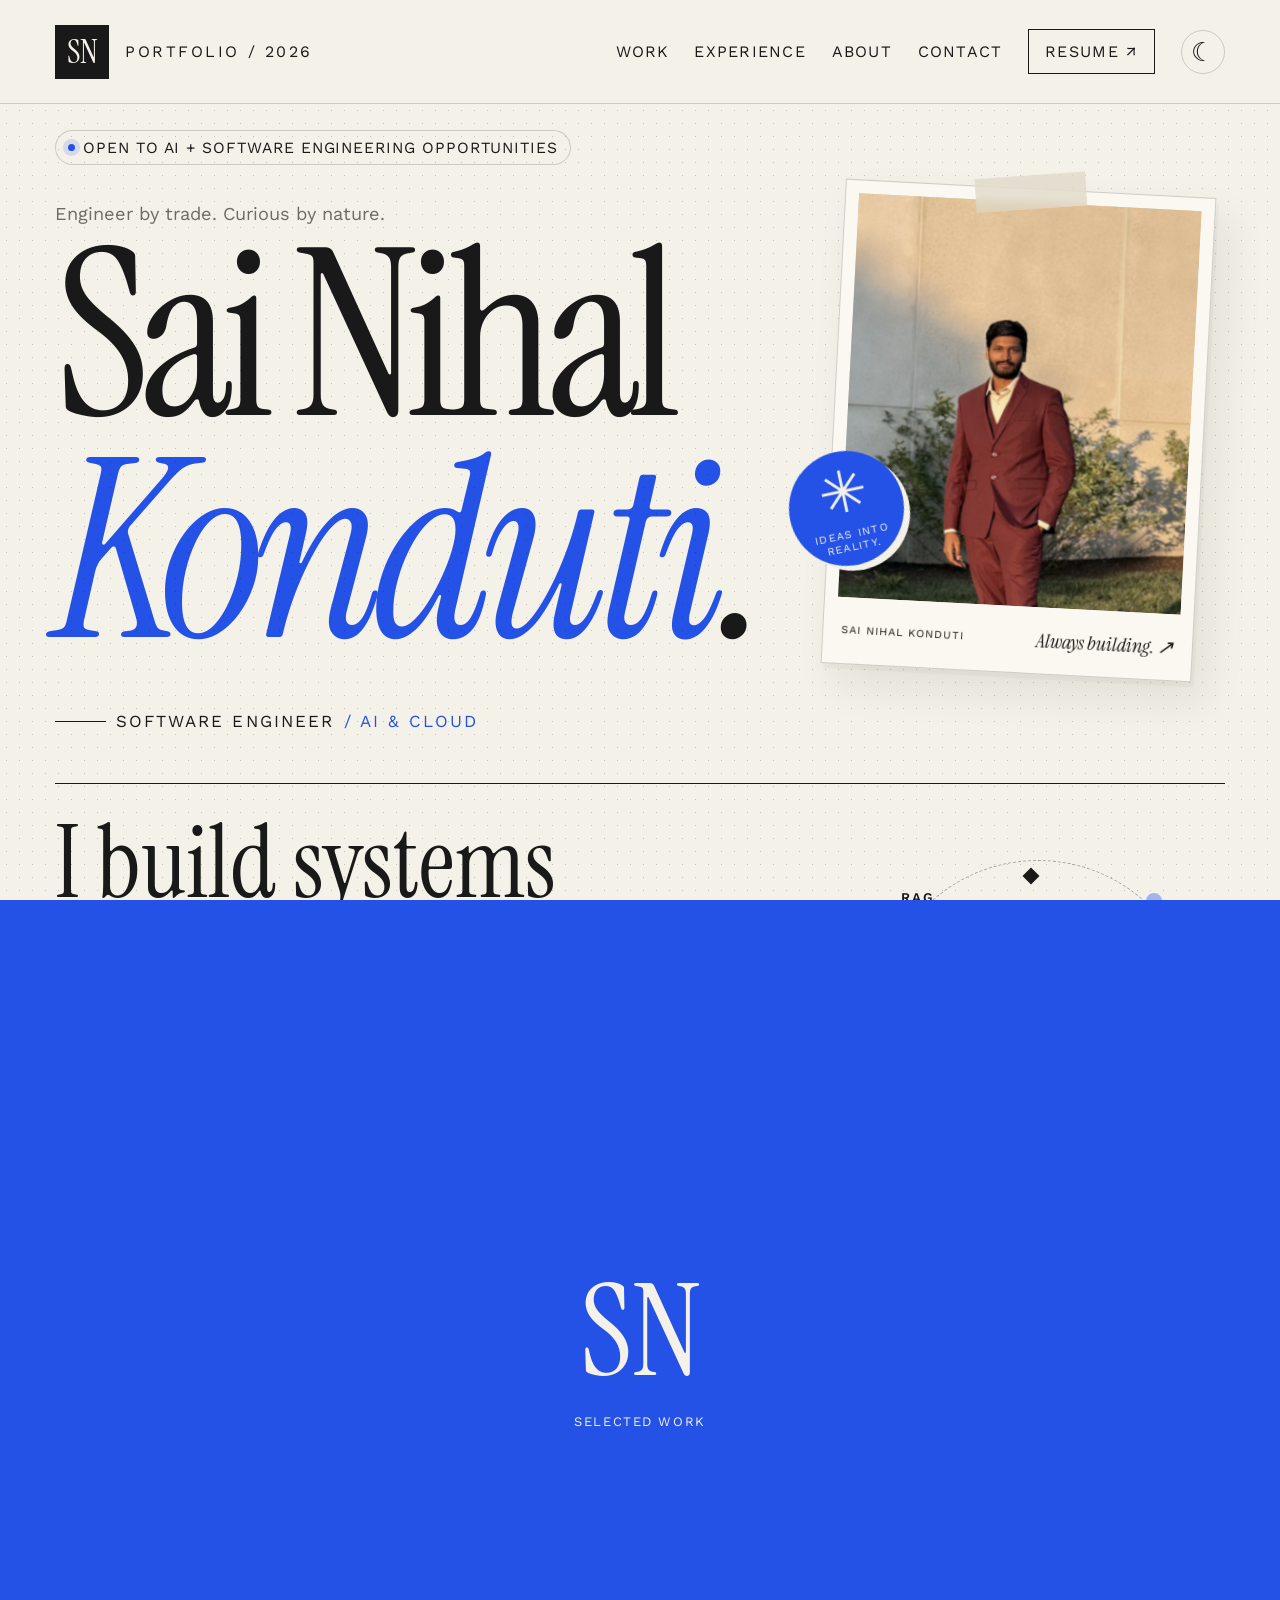
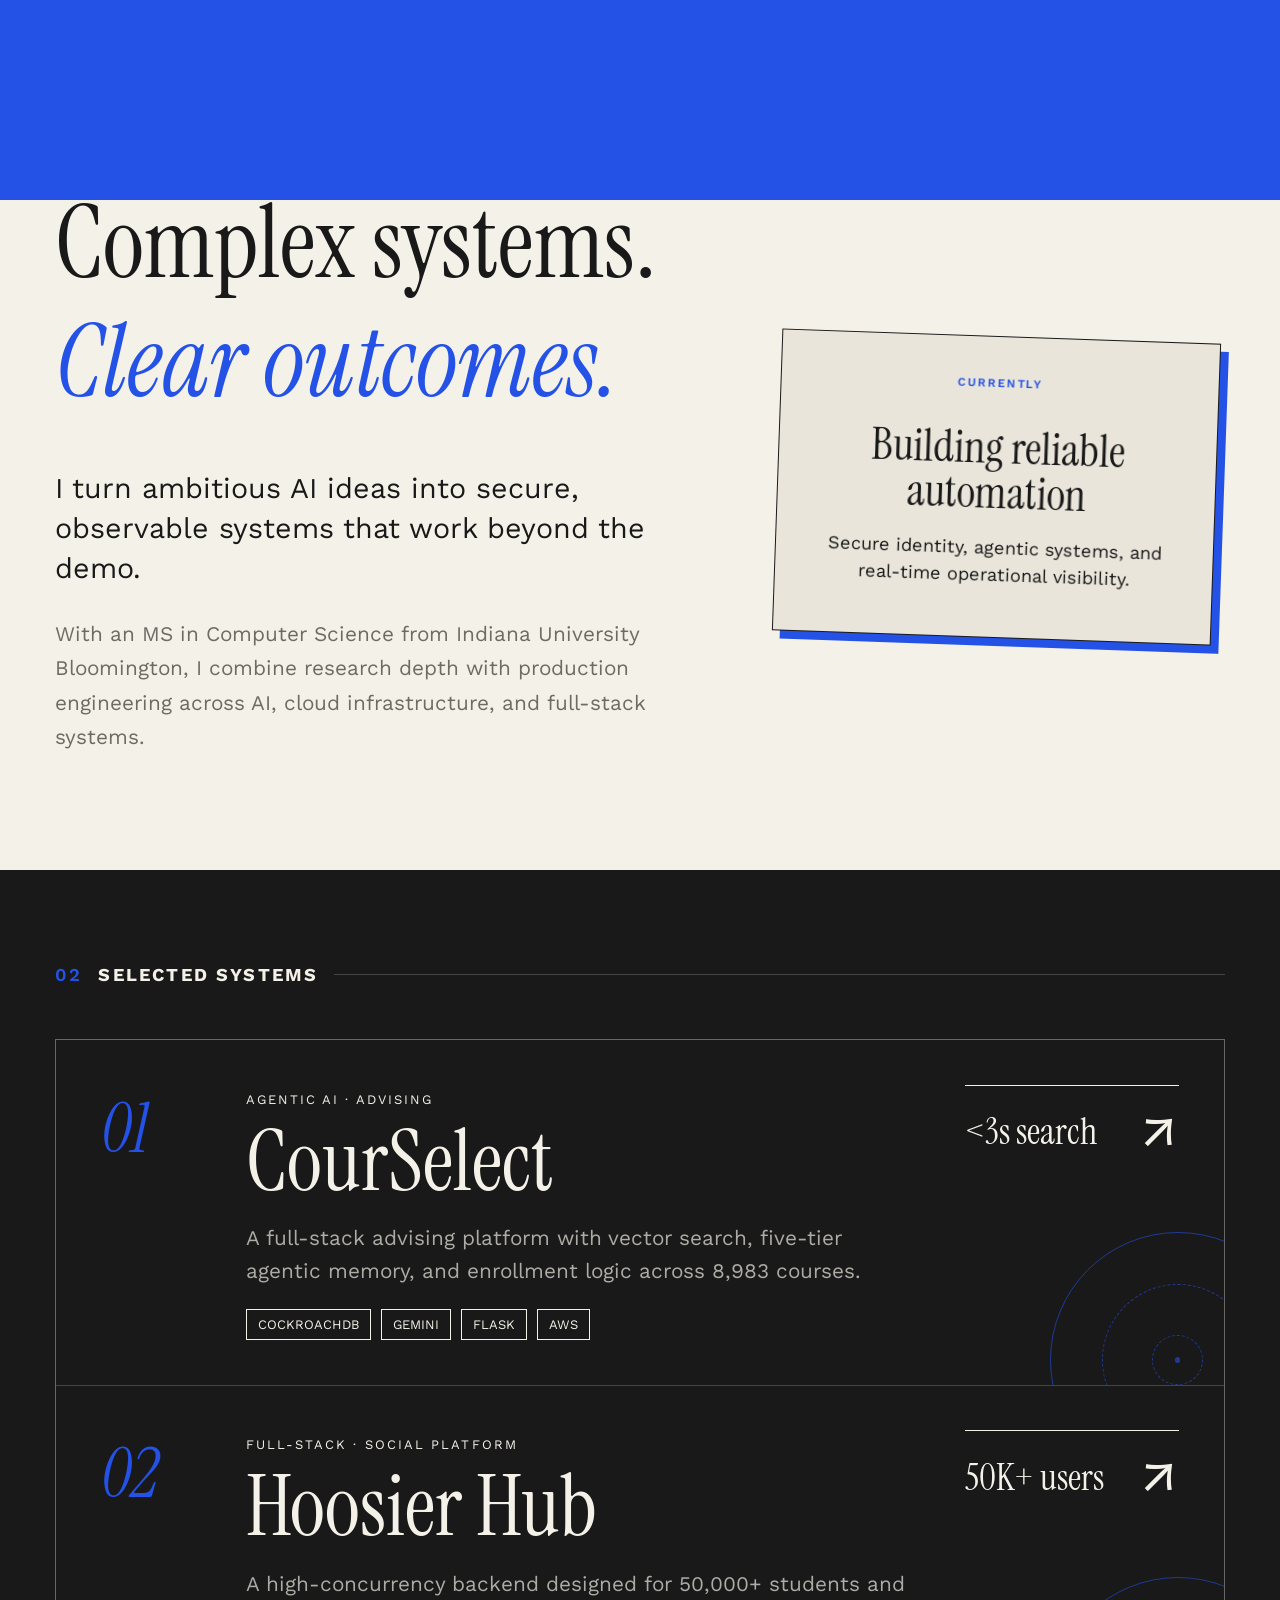
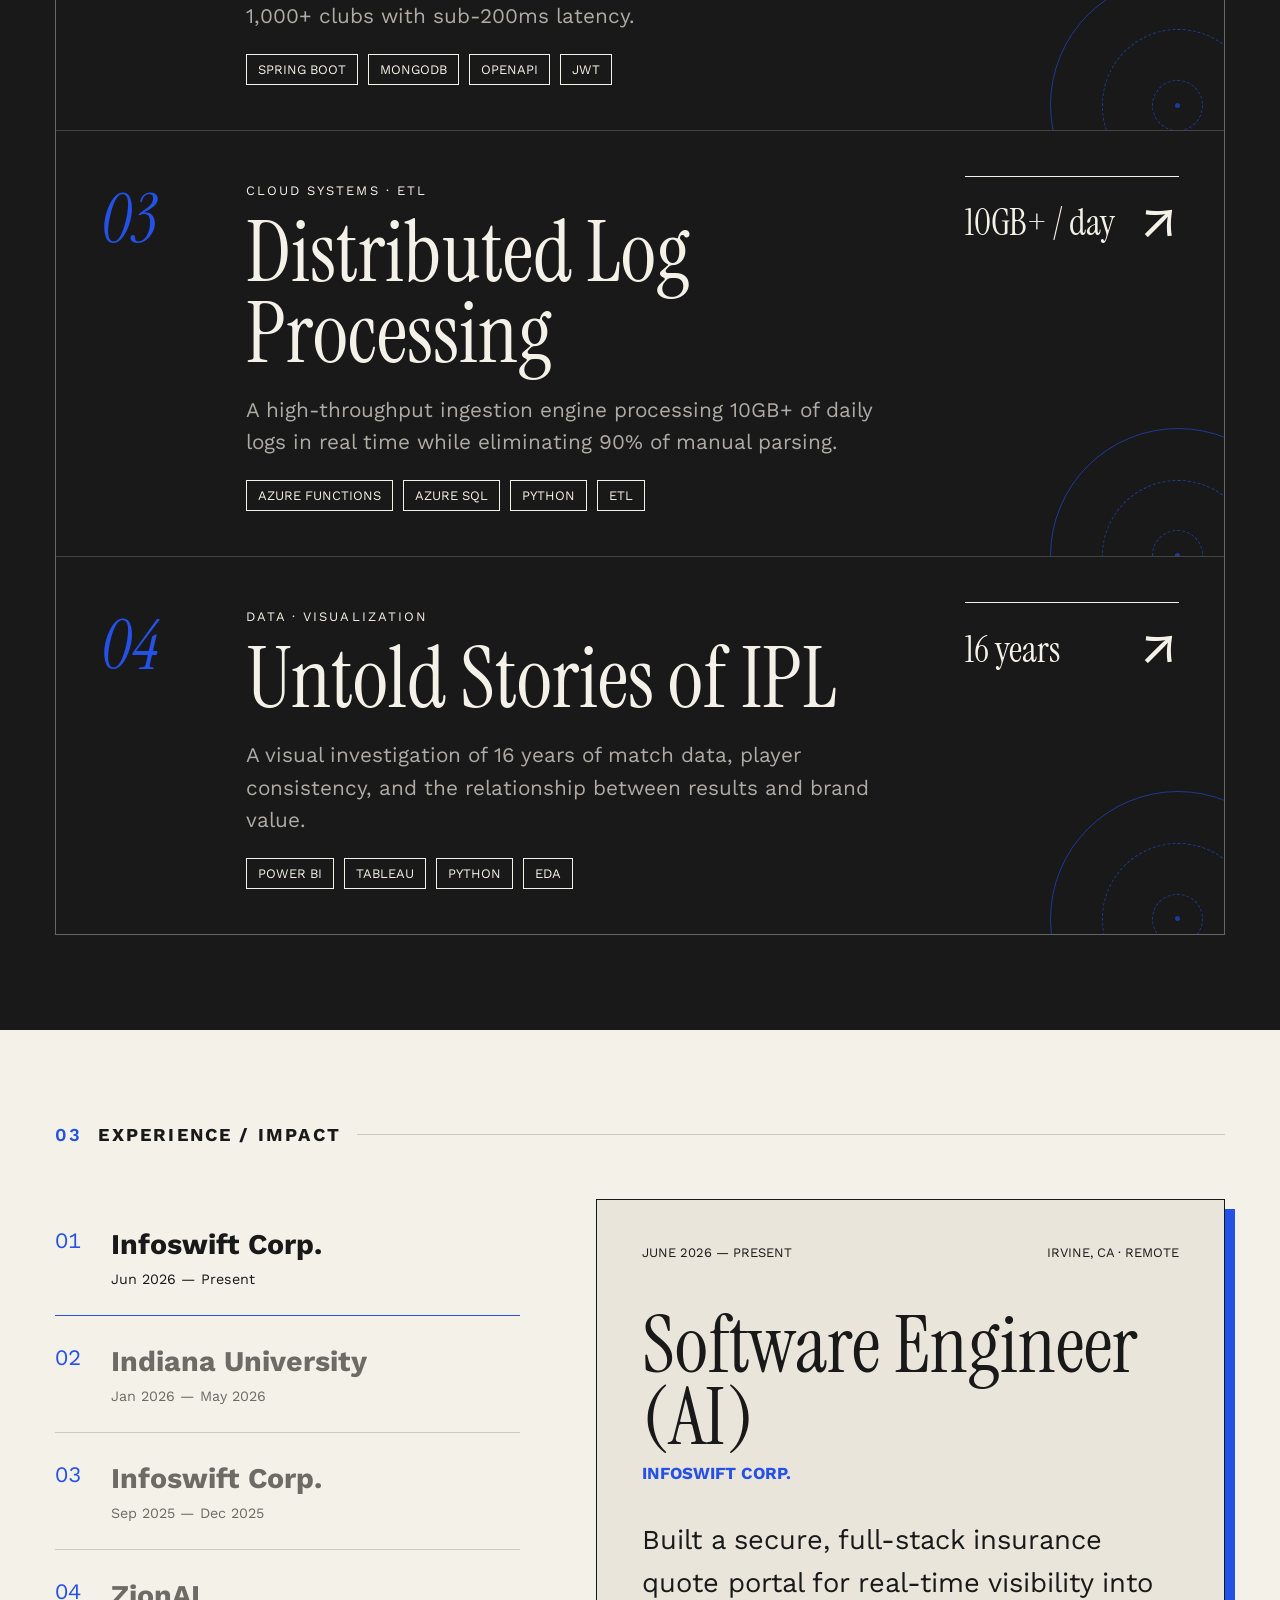
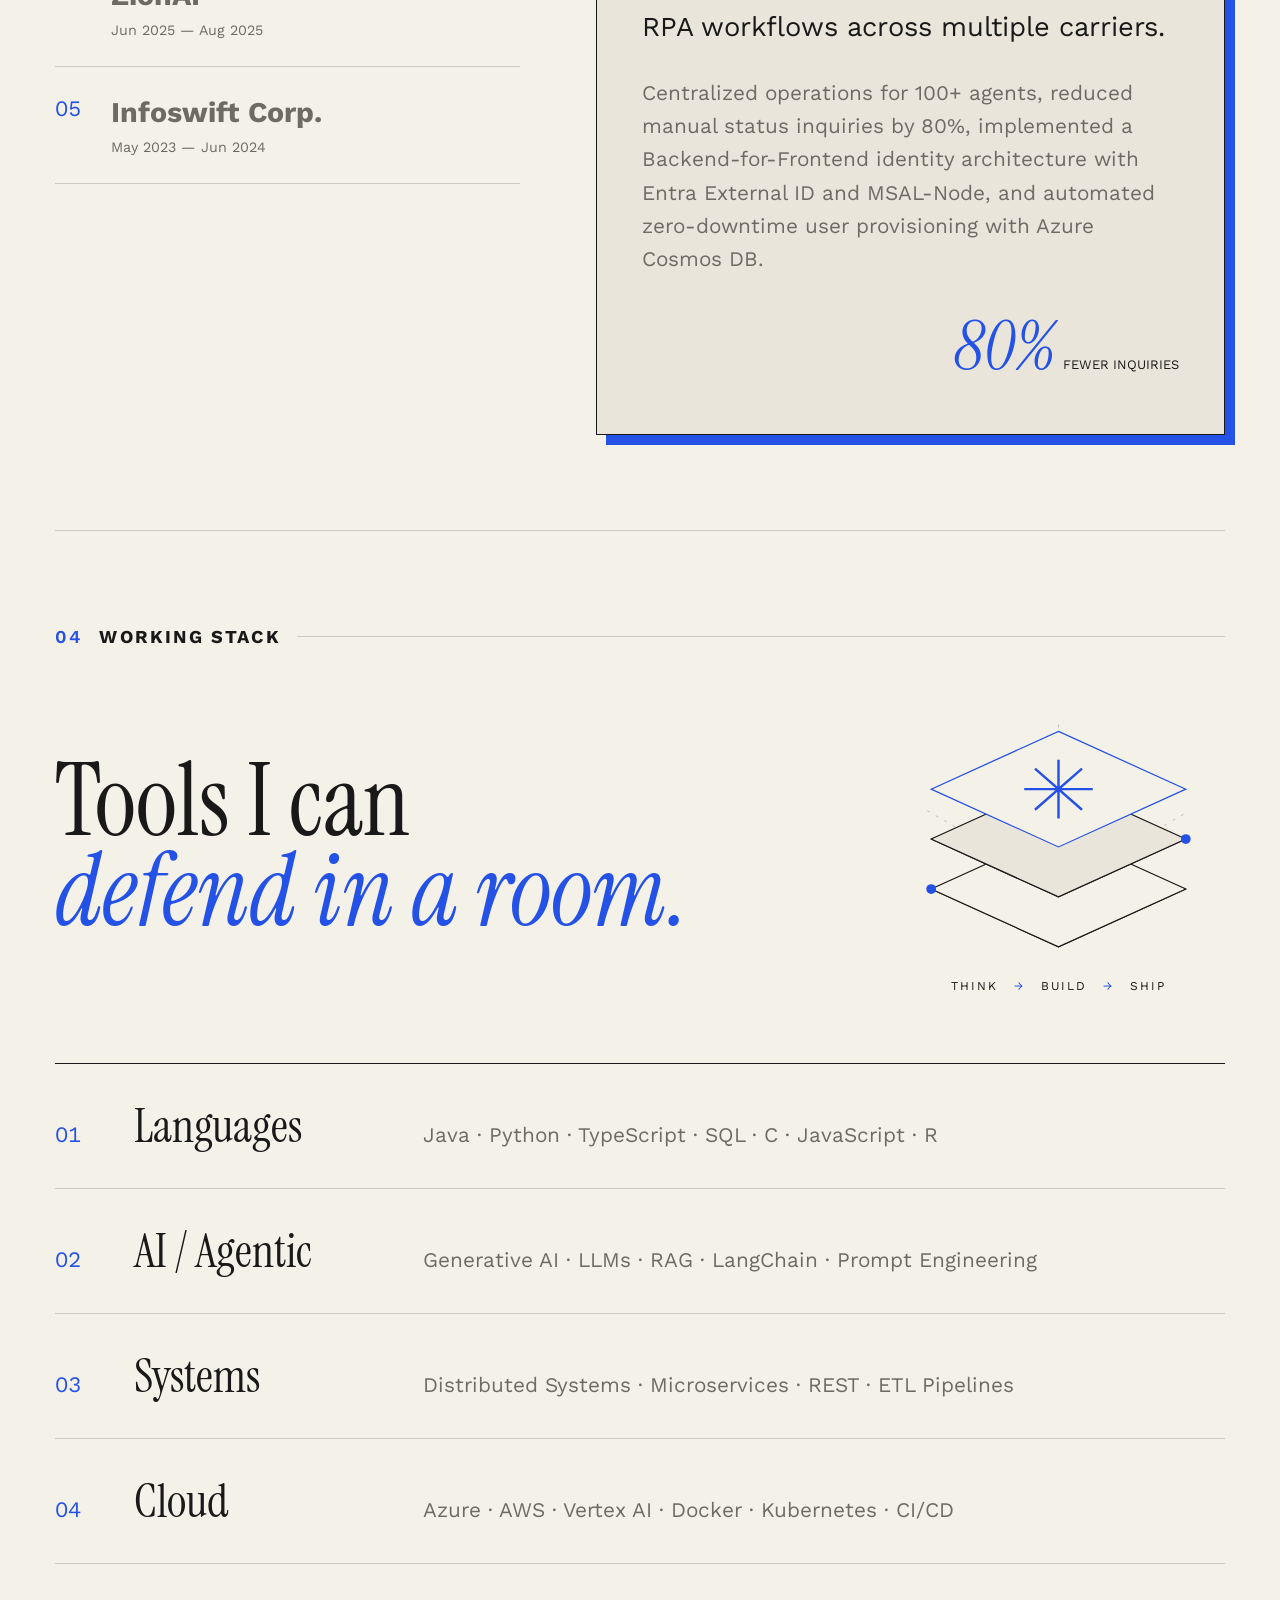
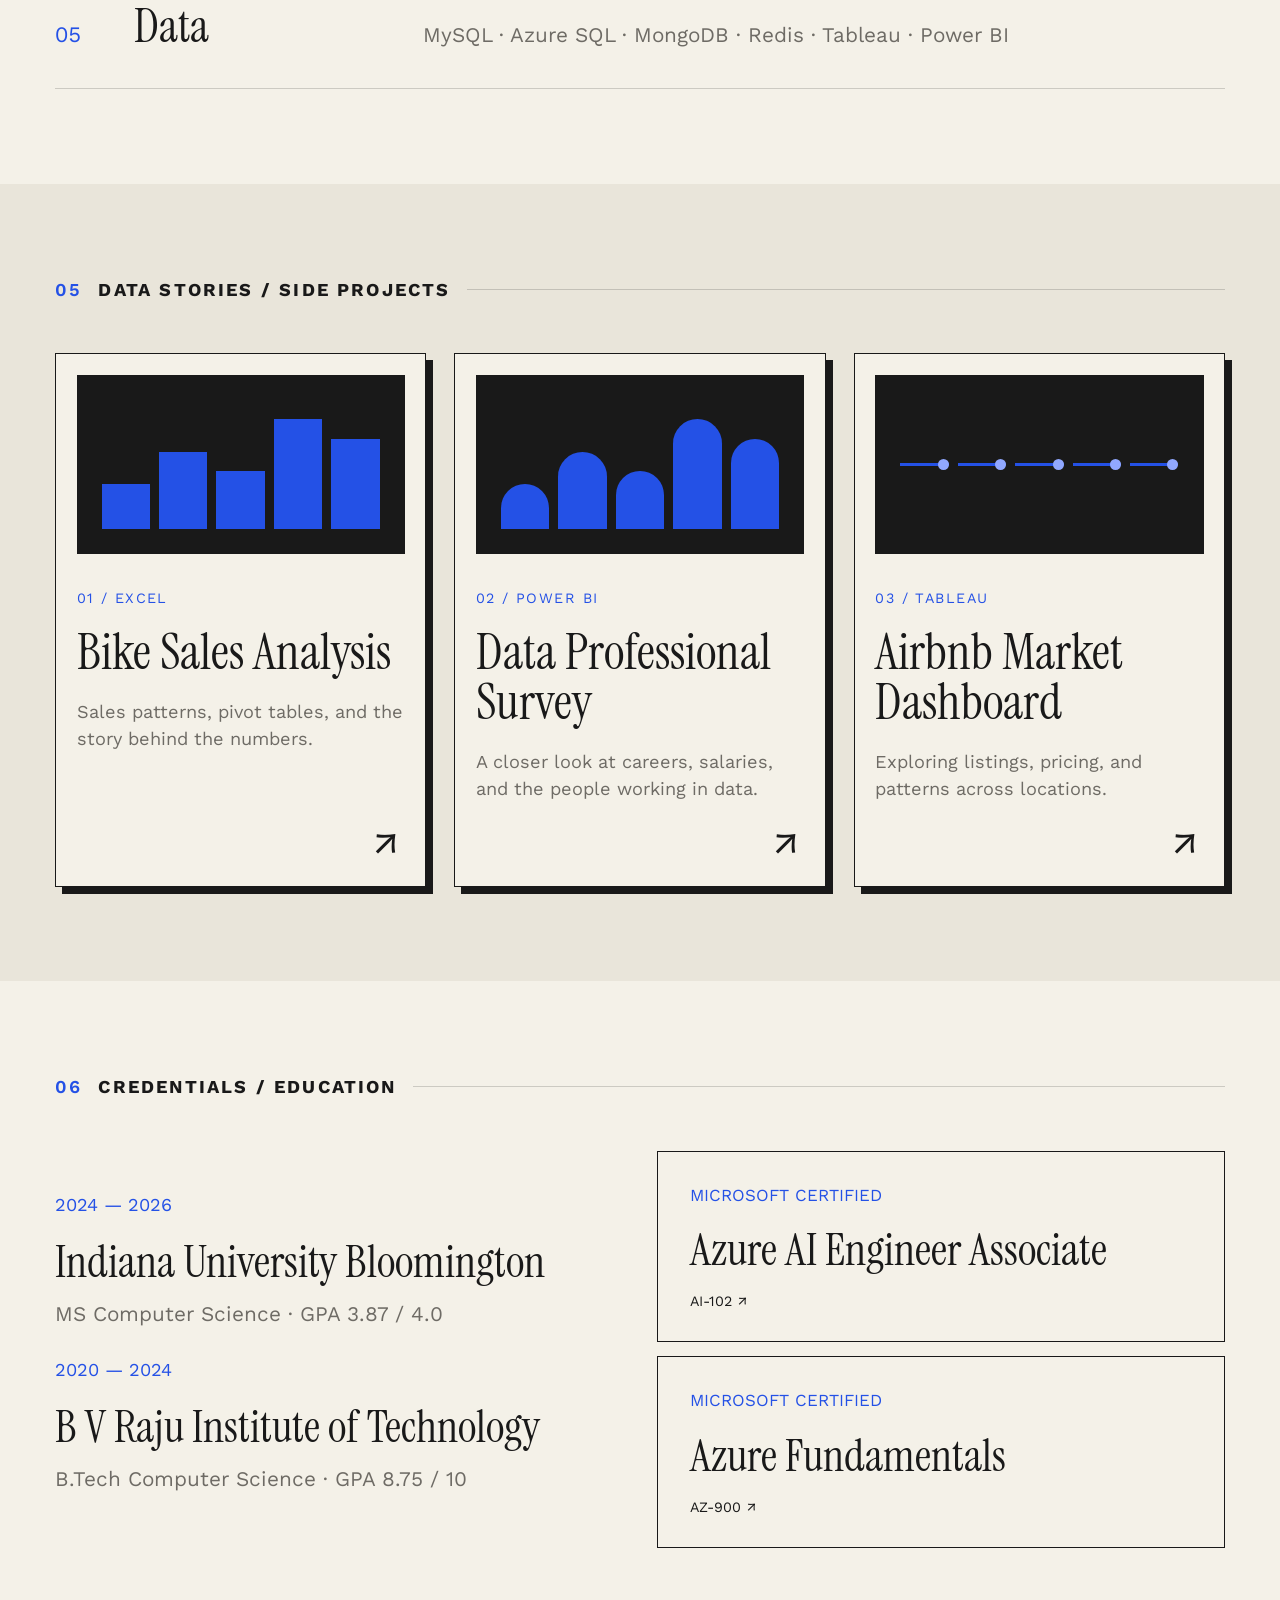
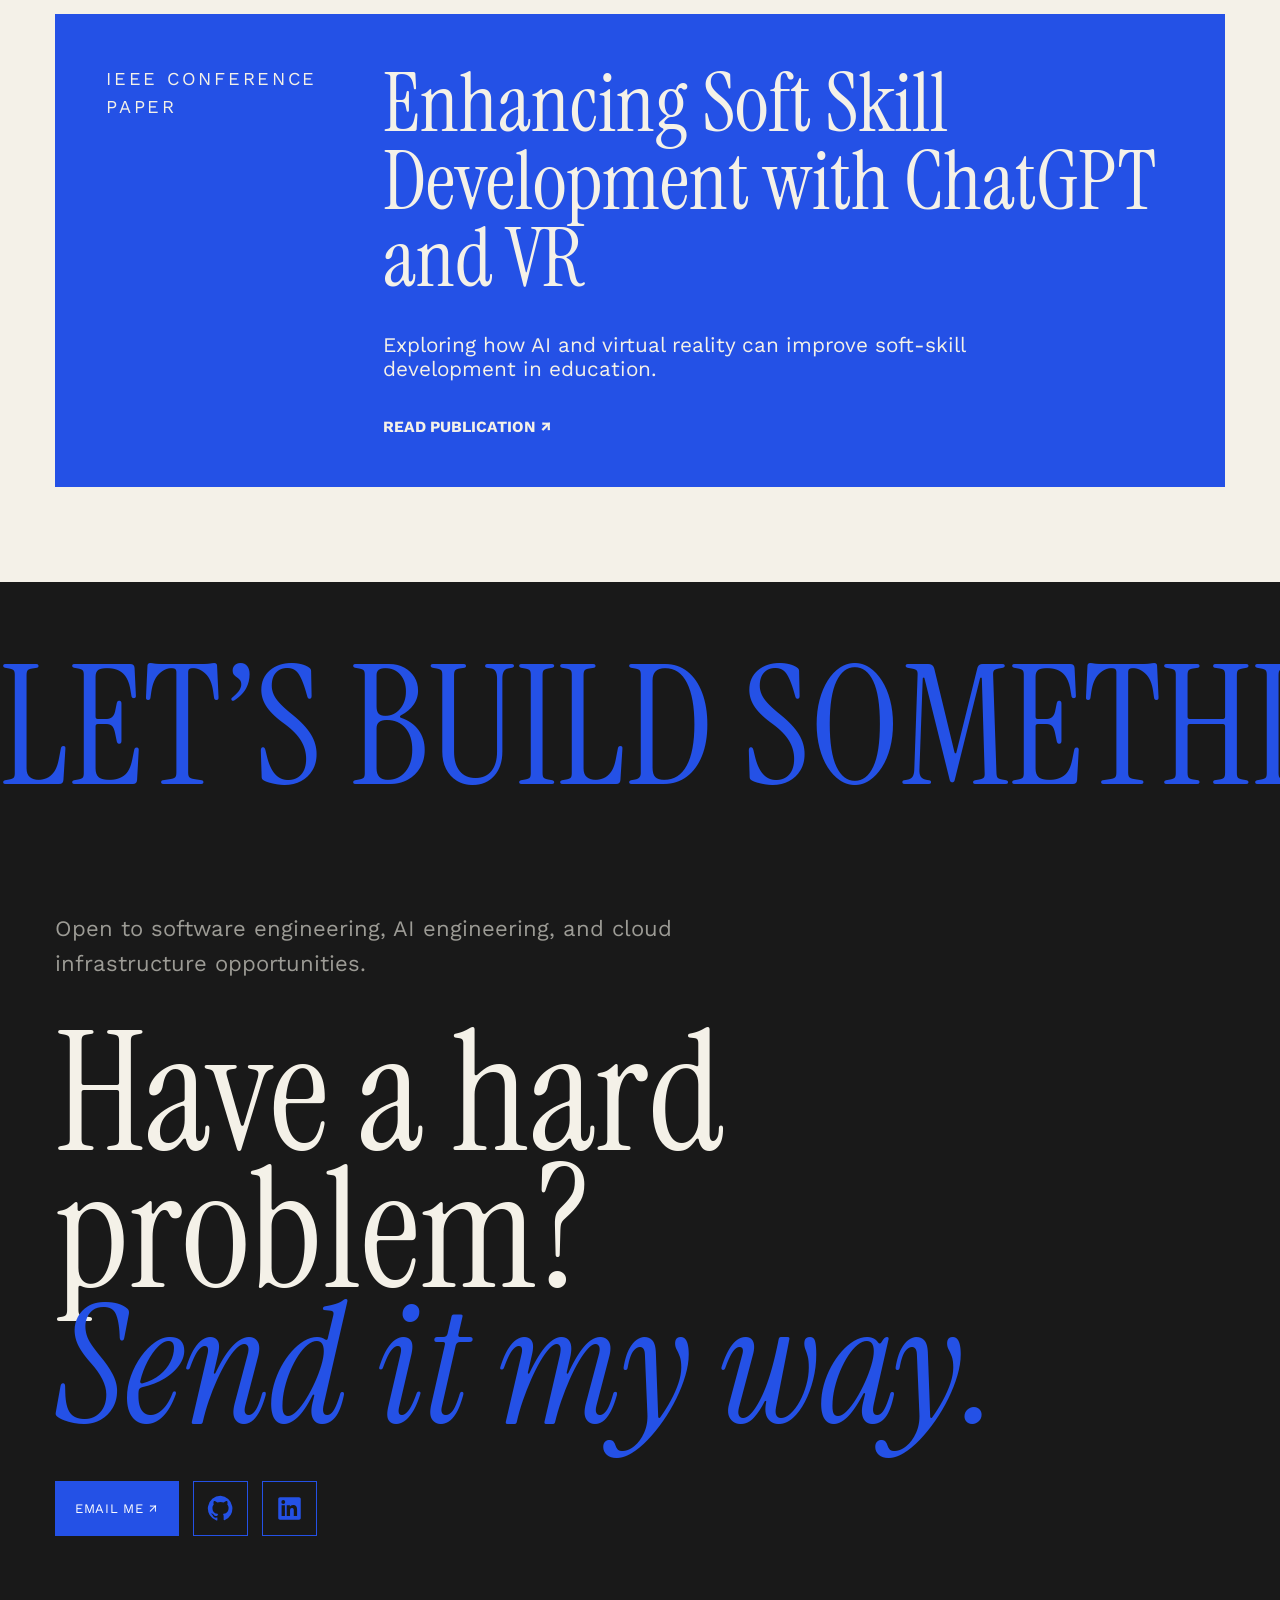
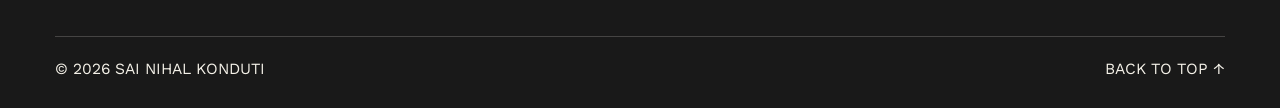
==== commit 0c11f047: "Add project case studies, refine typography, and support dark mode" ====
--- a/index.html
+++ b/index.html
@@ -1,7 +1,7 @@
 <!doctype html>
-<html lang="en"><head><meta charset="UTF-8"><meta name="viewport" content="width=device-width,initial-scale=1"><meta name="description" content="Sai Nihal Konduti is a Software Engineer specializing in reliable AI systems, secure microservices, and cloud infrastructure."><title>Sai Nihal Konduti — Software Engineer (AI)</title><link rel="preconnect" href="https://fonts.googleapis.com"><link rel="preconnect" href="https://fonts.gstatic.com" crossorigin><link href="https://fonts.googleapis.com/css2?family=Instrument+Serif:ital@0;1&family=Work+Sans:wght@400;500;600&display=swap" rel="stylesheet"><link rel="stylesheet" href="style.css?v=21"></head>
-<body><a class="skip-link" href="#main">Skip to content</a><div class="cursor-dot" aria-hidden="true"></div><div class="cursor-ring" aria-hidden="true"></div><div class="paper-grain" aria-hidden="true"></div>
-<header class="site-header"><a class="wordmark" href="#top" aria-label="Sai Nihal Konduti home"><span>SN</span><i>portfolio / 2026</i></a><button class="menu-button" type="button" aria-expanded="false" aria-controls="site-nav"><span></span><span></span><span></span><b>Menu</b></button><nav class="site-nav" id="site-nav" aria-label="Primary navigation"><a href="#work">Work</a><a href="#experience">Experience</a><a href="#about">About</a><a href="#contact">Contact</a><a class="resume-link" href="resume.pdf" target="_blank">Resume ↗</a></nav></header>
+<html lang="en"><head><meta charset="UTF-8"><meta name="viewport" content="width=device-width,initial-scale=1"><meta name="description" content="Sai Nihal Konduti is a Software Engineer specializing in reliable AI systems, secure microservices, and cloud infrastructure."><link rel="icon" type="image/svg+xml" href="favicon.svg"><title>Sai Nihal Konduti — Software Engineer (AI)</title><link rel="preconnect" href="https://fonts.googleapis.com"><link rel="preconnect" href="https://fonts.gstatic.com" crossorigin><link href="https://fonts.googleapis.com/css2?family=Instrument+Serif:ital@0;1&family=Work+Sans:wght@400;500;600&display=swap" rel="stylesheet"><link rel="stylesheet" href="style.css?v=47"><link rel="stylesheet" href="transitions.css?v=1"><script src="transitions.js?v=1"></script><link rel="stylesheet" href="theme.css?v=4"><script src="theme.js?v=1"></script></head>
+<body><div class="page-wipe" aria-hidden="true"><span>SN <i>Selected work</i></span></div><a class="skip-link" href="#main">Skip to content</a><div class="cursor-dot" aria-hidden="true"></div><div class="cursor-ring" aria-hidden="true"></div><div class="paper-grain" aria-hidden="true"></div>
+<header class="site-header"><a class="wordmark" href="#top" aria-label="Sai Nihal Konduti home"><span>SN</span><i>portfolio / 2026</i></a><button class="menu-button" type="button" aria-expanded="false" aria-controls="site-nav"><span></span><span></span><span></span><b>Menu</b></button><nav class="site-nav" id="site-nav" aria-label="Primary navigation"><a href="#work">Work</a><a href="#experience">Experience</a><a href="#about">About</a><a href="#contact">Contact</a><a class="resume-link" href="resume.pdf" target="_blank">Resume ↗</a><button class="theme-toggle" type="button" data-theme-toggle aria-label="Switch to dark mode" aria-pressed="false">☾</button></nav></header>
 <main id="main">
 <section id="top" class="hero-section">
   <div class="hero-title-wrap">
@@ -17,12 +17,10 @@
       <span class="portrait-tape" aria-hidden="true"></span>
     </figure>
     <div class="portrait-stamp" aria-hidden="true"><span class="stamp-star">✳</span><span>IDEAS INTO<br>REALITY.</span></div>
-    <p class="portrait-caption">A little research. A lot of making things work.</p>
   </div>
   <div class="hero-copy">
-    <p>I build systems <em>ready for reality.</em><br><span>Secure microservices. Reliable AI. Cloud infrastructure that holds up.</span></p>
+    <p>I build systems <em>ready for reality.</em><span>Secure microservices. Reliable AI. Cloud infrastructure that holds up.</span></p>
     <div class="hero-actions"><a class="button primary" href="#work" data-magnetic>Explore my work <span>↘</span></a><a class="button outline" href="mailto:sainihalk2002@gmail.com" data-magnetic>Let’s talk <span>↗</span></a></div>
-    <a class="scroll-cue" href="#about"><span>SCROLL TO EXPLORE</span><i>↓</i></a>
     <div class="orbital-field" aria-label="Interactive AI system: RAG, ETL, API, and cloud">
       <div class="system-object">
         <div class="system-orbit system-orbit-one"></div><div class="system-orbit system-orbit-two"></div>
@@ -36,22 +34,30 @@
   <div class="metrics-strip"><div><small>01</small><strong data-count="3" data-suffix="+">3+</strong><span>years of experience</span></div><div><small>02</small><strong data-count="15" data-suffix="+">15+</strong><span>major projects built</span></div><div><small>03</small><strong data-count="98" data-suffix="%">98%</strong><span>latency reduction</span></div><div><small>04</small><strong data-count="100" data-suffix="+">100+</strong><span>concurrent tenants</span></div></div>
 </section>
 <div class="discipline-strip" aria-hidden="true"><div><span>ENGINEERING</span><i>✳</i><span>INTELLIGENCE</span><i>✳</i><span>INFRASTRUCTURE</span><i>✳</i><span>IMPACT</span><i>✳</i><span>ENGINEERING</span><i>✳</i><span>INTELLIGENCE</span><i>✳</i><span>INFRASTRUCTURE</span><i>✳</i><span>IMPACT</span><i>✳</i></div></div>
-<section id="about" class="content-section about-section"><div class="section-label"><span>01</span><strong>About / point of view</strong><i></i></div><div class="about-grid reveal"><h2>Complex systems.<br><em>Clear outcomes.</em></h2><div class="about-copy"><p class="lead">I turn ambitious AI ideas into secure, observable systems that work beyond the demo.</p><p>With an MS in Computer Science from Indiana University Bloomington, I combine research depth with production engineering across AI, cloud infrastructure, and full-stack systems.</p></div><div class="paper-note"><span>CURRENTLY</span><strong>Building reliable automation</strong><p>Secure identity, agentic systems, and real-time operational visibility.</p></div></div></section>
+<section id="about" class="content-section about-section"><div class="section-label"><span>01</span><strong>About</strong><i></i></div><div class="about-grid reveal"><h2><span>Complex systems.</span><em>Clear outcomes.</em></h2><div class="about-copy"><p class="lead">I turn ambitious AI ideas into secure, observable systems that work beyond the demo.</p><p>With an MS in Computer Science from Indiana University Bloomington, I combine research depth with production engineering across AI, cloud infrastructure, and full-stack systems.</p></div><div class="paper-note"><span>CURRENTLY</span><strong>Building reliable automation</strong><p>Secure identity, agentic systems, and real-time operational visibility.</p></div></div></section>
 <section id="work" class="content-section projects-section"><div class="section-label"><span>02</span><strong>Selected systems</strong><i></i></div><div class="project-stack">
-<a class="project-panel reveal" href="https://github.com/CJP-Hackathon/Hackathon" target="_blank" rel="noreferrer"><div class="project-number">01</div><div class="project-main"><span>Agentic AI · Advising</span><h3>CourSelect</h3><p>A full-stack advising platform with vector search, five-tier agentic memory, and enrollment logic across 8,983 courses.</p><div class="tag-row"><i>CockroachDB</i><i>Gemini</i><i>Flask</i><i>AWS</i></div></div><div class="project-proof"><strong>&lt;3s search</strong><b>↗</b></div><div class="project-blueprint"><span></span><span></span><span></span></div></a>
-<a class="project-panel reveal" href="https://github.com/IU-HoosierHub/server" target="_blank" rel="noreferrer"><div class="project-number">02</div><div class="project-main"><span>Full-stack · Social platform</span><h3>Hoosier Hub</h3><p>A high-concurrency backend designed for 50,000+ students and 1,000+ clubs with sub-200ms latency.</p><div class="tag-row"><i>Spring Boot</i><i>MongoDB</i><i>OpenAPI</i><i>JWT</i></div></div><div class="project-proof"><strong>50K+ users</strong><b>↗</b></div><div class="project-blueprint"><span></span><span></span><span></span></div></a>
-<a class="project-panel reveal" href="https://github.com/nihal2405/CloudLogProcessing" target="_blank" rel="noreferrer"><div class="project-number">03</div><div class="project-main"><span>Cloud systems · ETL</span><h3>Distributed Log Processing</h3><p>A high-throughput ingestion engine processing 10GB+ of daily logs in real time while eliminating 90% of manual parsing.</p><div class="tag-row"><i>Azure Functions</i><i>Azure SQL</i><i>Python</i><i>ETL</i></div></div><div class="project-proof"><strong>10GB+ / day</strong><b>↗</b></div><div class="project-blueprint"><span></span><span></span><span></span></div></a>
-<a class="project-panel reveal" href="https://github.com/nihal2405/IPL-STORY" target="_blank" rel="noreferrer"><div class="project-number">04</div><div class="project-main"><span>Data · Visualization</span><h3>Untold Stories of IPL</h3><p>A visual investigation of 16 years of match data, player consistency, and the relationship between results and brand value.</p><div class="tag-row"><i>Power BI</i><i>Tableau</i><i>Python</i><i>EDA</i></div></div><div class="project-proof"><strong>16 years</strong><b>↗</b></div><div class="project-blueprint"><span></span><span></span><span></span></div></a></div></section>
+<a class="project-panel reveal" href="projects/courselect.html" data-page-transition><div class="project-number">01</div><div class="project-main"><span>Agentic AI · Advising</span><h3>CourSelect</h3><p>A full-stack advising platform with vector search, five-tier agentic memory, and enrollment logic across 8,983 courses.</p><div class="tag-row"><i>CockroachDB</i><i>Gemini</i><i>Flask</i><i>AWS</i></div></div><div class="project-proof"><strong>&lt;3s search</strong><b>↗</b></div><div class="project-blueprint"><span></span><span></span><span></span></div></a>
+<a class="project-panel reveal" href="projects/hoosier-hub.html" data-page-transition><div class="project-number">02</div><div class="project-main"><span>Full-stack · Social platform</span><h3>Hoosier Hub</h3><p>A high-concurrency backend designed for 50,000+ students and 1,000+ clubs with sub-200ms latency.</p><div class="tag-row"><i>Spring Boot</i><i>MongoDB</i><i>OpenAPI</i><i>JWT</i></div></div><div class="project-proof"><strong>50K+ users</strong><b>↗</b></div><div class="project-blueprint"><span></span><span></span><span></span></div></a>
+<a class="project-panel reveal" href="projects/log-processing.html" data-page-transition><div class="project-number">03</div><div class="project-main"><span>Cloud systems · ETL</span><h3>Distributed Log Processing</h3><p>A high-throughput ingestion engine processing 10GB+ of daily logs in real time while eliminating 90% of manual parsing.</p><div class="tag-row"><i>Azure Functions</i><i>Azure SQL</i><i>Python</i><i>ETL</i></div></div><div class="project-proof"><strong>10GB+ / day</strong><b>↗</b></div><div class="project-blueprint"><span></span><span></span><span></span></div></a>
+<a class="project-panel reveal" href="projects/ipl-stories.html" data-page-transition><div class="project-number">04</div><div class="project-main"><span>Data · Visualization</span><h3>Untold Stories of IPL</h3><p>A visual investigation of 16 years of match data, player consistency, and the relationship between results and brand value.</p><div class="tag-row"><i>Power BI</i><i>Tableau</i><i>Python</i><i>EDA</i></div></div><div class="project-proof"><strong>16 years</strong><b>↗</b></div><div class="project-blueprint"><span></span><span></span><span></span></div></a></div></section>
 <section id="experience" class="content-section experience-section"><div class="section-label"><span>03</span><strong>Experience / impact</strong><i></i></div><div class="experience-layout"><div class="experience-index" role="tablist" aria-label="Experience roles"><button class="is-active" role="tab" aria-selected="true" data-experience="0"><span>01</span><strong>Infoswift Corp.</strong><small>Jun 2026 — Present</small></button><button role="tab" aria-selected="false" data-experience="1"><span>02</span><strong>Indiana University</strong><small>Jan 2026 — May 2026</small></button><button role="tab" aria-selected="false" data-experience="2"><span>03</span><strong>Infoswift Corp.</strong><small>Sep 2025 — Dec 2025</small></button><button role="tab" aria-selected="false" data-experience="3"><span>04</span><strong>ZionAI</strong><small>Jun 2025 — Aug 2025</small></button><button role="tab" aria-selected="false" data-experience="4"><span>05</span><strong>Infoswift Corp.</strong><small>May 2023 — Jun 2024</small></button></div><article class="experience-detail reveal" aria-live="polite"><div class="experience-meta"><span id="exp-date"></span><span id="exp-place"></span></div><h3 id="exp-role"></h3><h4 id="exp-company"></h4><p class="experience-summary" id="exp-summary"></p><p id="exp-detail"></p><div class="experience-metric"><strong id="exp-metric"></strong><span id="exp-metric-label"></span></div></article></div></section>
-<section class="content-section skills-section"><div class="section-label"><span>04</span><strong>Working stack</strong><i></i></div><div class="skills-intro"><h2>Tools I can<br><em>defend in a room.</em></h2><p>Chosen for reliability, scale, and measurable outcomes—not résumé decoration.</p></div><div class="skills-list"><div class="reveal"><span>01</span><strong>Languages</strong><p>Java · Python · TypeScript · SQL · C · JavaScript · R</p></div><div class="reveal"><span>02</span><strong>AI / Agentic</strong><p>Generative AI · LLMs · RAG · LangChain · Prompt Engineering</p></div><div class="reveal"><span>03</span><strong>Systems</strong><p>Distributed Systems · Microservices · REST · ETL Pipelines</p></div><div class="reveal"><span>04</span><strong>Cloud</strong><p>Azure · AWS · Vertex AI · Docker · Kubernetes · CI/CD</p></div><div class="reveal"><span>05</span><strong>Data</strong><p>MySQL · Azure SQL · MongoDB · Redis · Tableau · Power BI</p></div></div></section>
+<section class="content-section skills-section"><div class="section-label"><span>04</span><strong>Working stack</strong><i></i></div><div class="skills-intro"><h2>Tools I can<br><em>defend in a room.</em></h2><div class="stack-art" role="img" aria-label="An illustrated engineering stack: ideas becoming systems and shipped work.">
+<svg viewBox="0 0 340 260" aria-hidden="true">
+  <g class="stack-guides" fill="none"><path d="M170 24v211M36 112l134 78 134-78" stroke-dasharray="3 7"/></g>
+  <g class="stack-layer layer-bottom"><path d="M170 133 300 192 170 251 40 192Z"/><path d="m40 192 130 59 130-59"/></g>
+  <g class="stack-layer layer-middle"><path d="M170 82 300 141 170 200 40 141Z"/><path d="m40 141 130 59 130-59"/></g>
+  <g class="stack-layer layer-top"><path d="M170 31 300 90 170 149 40 90Z"/><path class="stack-spark" d="M170 60v60m-35-30h70m-59-21 48 42m-48 0 48-42"/></g>
+  <circle class="stack-signal" cx="300" cy="141" r="5"/>
+  <circle class="stack-signal" cx="40" cy="192" r="5"/>
+</svg><span>THINK <i>→</i> BUILD <i>→</i> SHIP</span></div></div><div class="skills-list"><div class="reveal"><span>01</span><strong>Languages</strong><p>Java · Python · TypeScript · SQL · C · JavaScript · R</p></div><div class="reveal"><span>02</span><strong>AI / Agentic</strong><p>Generative AI · LLMs · RAG · LangChain · Prompt Engineering</p></div><div class="reveal"><span>03</span><strong>Systems</strong><p>Distributed Systems · Microservices · REST · ETL Pipelines</p></div><div class="reveal"><span>04</span><strong>Cloud</strong><p>Azure · AWS · Vertex AI · Docker · Kubernetes · CI/CD</p></div><div class="reveal"><span>05</span><strong>Data</strong><p>MySQL · Azure SQL · MongoDB · Redis · Tableau · Power BI</p></div></div></section>
 <section id="dashboards" class="content-section dashboards-section">
   <div class="section-label"><span>05</span><strong>Data stories / side projects</strong><i></i></div>
   <div class="dashboard-grid">
-    <a class="dashboard-card reveal" href="https://github.com/nihal2405/BIKE-SALES-DASHBOARD----EXCEL" target="_blank" rel="noreferrer"><div class="mini-chart chart-bars" aria-hidden="true"><i></i><i></i><i></i><i></i><i></i></div><small>01 / EXCEL</small><h3>Bike Sales Analysis</h3><p>Sales patterns, pivot tables, and the story behind the numbers.</p><span class="dashboard-arrow" aria-hidden="true">↗</span></a>
-    <a class="dashboard-card reveal" href="https://github.com/nihal2405/DATA-PROFESSIONAL-SURVEY-DASHBOARD" target="_blank" rel="noreferrer"><div class="mini-chart chart-round" aria-hidden="true"><i></i><i></i><i></i><i></i><i></i></div><small>02 / POWER BI</small><h3>Data Professional Survey</h3><p>A closer look at careers, salaries, and the people working in data.</p><span class="dashboard-arrow" aria-hidden="true">↗</span></a>
-    <a class="dashboard-card reveal" href="https://github.com/nihal2405/AIRBNB-DASHBOARD-USING-TABLEAU" target="_blank" rel="noreferrer"><div class="mini-chart chart-line" aria-hidden="true"><i></i><i></i><i></i><i></i><i></i></div><small>03 / TABLEAU</small><h3>Airbnb Market Dashboard</h3><p>Exploring listings, pricing, and patterns across locations.</p><span class="dashboard-arrow" aria-hidden="true">↗</span></a>
+    <a class="dashboard-card reveal" href="projects/bike-sales.html" data-page-transition><div class="mini-chart chart-bars" aria-hidden="true"><i></i><i></i><i></i><i></i><i></i></div><small>01 / EXCEL</small><h3>Bike Sales Analysis</h3><p>Sales patterns, pivot tables, and the story behind the numbers.</p><span class="dashboard-arrow" aria-hidden="true">↗</span></a>
+    <a class="dashboard-card reveal" href="projects/data-survey.html" data-page-transition><div class="mini-chart chart-round" aria-hidden="true"><i></i><i></i><i></i><i></i><i></i></div><small>02 / POWER BI</small><h3>Data Professional Survey</h3><p>A closer look at careers, salaries, and the people working in data.</p><span class="dashboard-arrow" aria-hidden="true">↗</span></a>
+    <a class="dashboard-card reveal" href="projects/airbnb.html" data-page-transition><div class="mini-chart chart-line" aria-hidden="true"><i></i><i></i><i></i><i></i><i></i></div><small>03 / TABLEAU</small><h3>Airbnb Market Dashboard</h3><p>Exploring listings, pricing, and patterns across locations.</p><span class="dashboard-arrow" aria-hidden="true">↗</span></a>
   </div>
 </section>
 <section class="content-section credentials-section"><div class="section-label"><span>06</span><strong>Credentials / education</strong><i></i></div><div class="credential-grid reveal"><div class="education-block"><p>2024 — 2026</p><h3>Indiana University Bloomington</h3><span>MS Computer Science · GPA 3.87 / 4.0</span><p>2020 — 2024</p><h3>B V Raju Institute of Technology</h3><span>B.Tech Computer Science · GPA 8.75 / 10</span></div><div class="certificate-stack"><a href="https://learn.microsoft.com/api/credentials/share/en-us/KondutiSaiNihal-6325/E84974E7F95CE289?sharingId=D35EC514A6AEE06E" target="_blank"><small>MICROSOFT CERTIFIED</small><strong>Azure AI Engineer Associate</strong><span>AI-102 ↗</span></a><a href="https://learn.microsoft.com/api/credentials/share/en-us/KondutiSaiNihal-6325/E84974E7F95CE289?sharingId=D35EC514A6AEE06E" target="_blank"><small>MICROSOFT CERTIFIED</small><strong>Azure Fundamentals</strong><span>AZ-900 ↗</span></a></div><a class="publication-block" href="https://ieeexplore.ieee.org/document/10369130" target="_blank"><span>IEEE CONFERENCE PAPER</span><h3>Enhancing Soft Skill Development with ChatGPT and VR</h3><p>Exploring how AI and virtual reality can improve soft-skill development in education.</p><strong>Read publication ↗</strong></a></div></section>
-<section id="contact" class="contact-section"><div class="contact-marquee" aria-hidden="true"><span>LET’S BUILD SOMETHING THAT HOLDS UP — </span><span>LET’S BUILD SOMETHING THAT HOLDS UP — </span></div><div class="contact-inner"><p>Open to software engineering, AI engineering, and cloud infrastructure opportunities.</p><h2>Have a hard problem?<br><em>Send it my way.</em></h2><div class="contact-actions"><a class="button primary inverse" href="mailto:sainihalk2002@gmail.com">Email me ↗</a><a class="social-button" href="https://github.com/nihal2405" target="_blank" aria-label="GitHub">GH</a><a class="social-button" href="https://www.linkedin.com/in/sai-nihal-konduti-44831622b/" target="_blank" aria-label="LinkedIn">IN</a></div><footer><span>© 2026 Sai Nihal Konduti</span><a href="#top">Back to top ↑</a></footer></div></section>
-</main><script src="script.js?v=9"></script></body></html>
+<section id="contact" class="contact-section"><div class="contact-marquee" aria-hidden="true"><span>LET’S BUILD SOMETHING THAT HOLDS UP — </span><span>LET’S BUILD SOMETHING THAT HOLDS UP — </span></div><div class="contact-inner"><p>Open to software engineering, AI engineering, and cloud infrastructure opportunities.</p><h2>Have a hard problem?<br><em>Send it my way.</em></h2><div class="contact-actions"><a class="button primary inverse" href="mailto:sainihalk2002@gmail.com">Email me ↗</a><a class="social-button" href="https://github.com/nihal2405" target="_blank" aria-label="GitHub" rel="noopener noreferrer"><svg viewBox="0 0 24 24" aria-hidden="true"><path d="M12 .75a11.25 11.25 0 0 0-3.56 21.92c.56.1.77-.24.77-.54v-2.1c-3.13.68-3.79-1.33-3.79-1.33-.51-1.3-1.25-1.64-1.25-1.64-1.02-.7.08-.69.08-.69 1.13.08 1.72 1.16 1.72 1.16 1.01 1.73 2.65 1.23 3.3.94.1-.72.39-1.21.71-1.49-2.5-.28-5.13-1.25-5.13-5.56 0-1.23.44-2.23 1.16-3.02-.12-.28-.5-1.43.11-2.98 0 0 .95-.3 3.09 1.15a10.74 10.74 0 0 1 5.62 0c2.14-1.45 3.08-1.15 3.08-1.15.62 1.55.23 2.7.12 2.98.72.79 1.15 1.79 1.15 3.02 0 4.32-2.63 5.28-5.14 5.56.4.35.76 1.03.76 2.08v2.8c0 .3.2.65.78.54A11.25 11.25 0 0 0 12 .75Z"/></svg></a><a class="social-button" href="https://www.linkedin.com/in/sai-nihal-konduti-44831622b/" target="_blank" aria-label="LinkedIn" rel="noopener noreferrer"><svg viewBox="0 0 24 24" aria-hidden="true"><path d="M20.45 2H3.55C2.69 2 2 2.68 2 3.52v16.96c0 .84.69 1.52 1.55 1.52h16.9c.86 0 1.55-.68 1.55-1.52V3.52c0-.84-.69-1.52-1.55-1.52ZM7.93 18.75H4.98V9.2h2.95ZM6.46 7.9a1.71 1.71 0 1 1 0-3.42 1.71 1.71 0 0 1 0 3.42Zm12.29 10.85H15.8V14.1c0-1.11-.02-2.53-1.54-2.53-1.54 0-1.78 1.2-1.78 2.45v4.73H9.53V9.2h2.83v1.3h.04c.39-.74 1.35-1.52 2.78-1.52 2.97 0 3.57 1.96 3.57 4.5Z"/></svg></a></div><footer><span>© 2026 Sai Nihal Konduti</span><a href="#top">Back to top ↑</a></footer></div></section>
+</main><script src="script.js?v=10"></script></body></html>
--- a/style.css
+++ b/style.css
@@ -1,19 +1,19 @@
-:root{--paper:#f4f1e8;--ink:#191919;--soft:#e9e5da;--muted:#6e6b65;--blue:#2451e6;--border:rgba(25,25,25,.18);--display:"Instrument Serif",Georgia,serif;--sans:"Work Sans",Arial,sans-serif}*{box-sizing:border-box}html{scroll-behavior:smooth}body{margin:0;background:var(--paper);color:var(--ink);font-family:var(--sans);cursor:none}a{color:inherit;text-decoration:none}button{font:inherit}.skip-link{position:fixed;left:-999px;top:10px;z-index:100;background:var(--ink);color:var(--paper);padding:10px}.skip-link:focus{left:10px}.paper-grain{position:fixed;inset:0;pointer-events:none;z-index:50;opacity:.16;mix-blend-mode:multiply;background-image:radial-gradient(var(--ink) .45px,transparent .45px);background-size:13px 13px}.cursor-dot,.cursor-ring{position:fixed;left:0;top:0;pointer-events:none;z-index:100;transform:translate(-50%,-50%);border-radius:50%}.cursor-dot{width:7px;height:7px;background:var(--blue)}.cursor-ring{width:34px;height:34px;border:1px solid var(--ink);transition:width .2s,height .2s,background .2s,border-color .2s}.cursor-ring.is-hovering{width:56px;height:56px;background:rgba(36,81,230,.12);border-color:var(--blue)}
-.site-header{position:fixed;z-index:40;inset:0 0 auto;height:64px;padding:0 max(24px,calc((100vw - 1180px)/2));display:flex;align-items:center;justify-content:space-between;background:color-mix(in srgb,var(--paper) 90%,transparent);backdrop-filter:blur(12px);border-bottom:1px solid var(--border)}.wordmark{display:flex;align-items:center;gap:12px}.wordmark span{display:grid;place-items:center;width:34px;height:34px;background:var(--ink);color:var(--paper);font:20px var(--display)}.wordmark i{font-size:9px;font-style:normal;text-transform:uppercase;letter-spacing:.16em}.site-nav{display:flex;align-items:center;gap:28px;font-size:11px;text-transform:uppercase;letter-spacing:.08em}.site-nav a{position:relative}.site-nav a:after{content:"";position:absolute;left:0;right:100%;bottom:-5px;height:1px;background:var(--blue);transition:right .25s}.site-nav a:hover:after{right:0}.resume-link{border:1px solid var(--ink);padding:9px 12px}.menu-button{display:none;background:none;border:0}.menu-button b{position:absolute;left:-9999px}
-.hero-section,.content-section,.contact-inner{width:min(1180px,calc(100% - 48px));margin:0 auto}.hero-section{min-height:100vh;padding:135px 0 45px;display:grid;grid-template-columns:repeat(12,1fr);gap:24px}.hero-title-wrap{grid-column:1/10;z-index:2}.availability{width:max-content;display:flex;align-items:center;gap:8px;border:1px solid var(--border);border-radius:999px;padding:7px 12px;margin:0 0 44px;font-size:10px;text-transform:uppercase;letter-spacing:.06em;background:var(--paper)}.availability span{width:7px;height:7px;border-radius:50%;background:var(--blue);box-shadow:0 0 0 5px rgba(36,81,230,.15);animation:pulse 2s ease-in-out infinite}.hero-intro{font-size:18px;margin:0 0 8px}.hero-title-wrap h1{font:400 clamp(76px,11vw,164px)/.78 var(--display);margin:0}.hero-title-wrap h1 em,.about-grid h2 em,.skills-intro h2 em,.contact-inner h2 em{color:var(--blue);font-weight:400}.hero-object-wrap{grid-column:9/13;grid-row:1;z-index:3;align-self:center;margin-top:20px}.system-object{height:330px;aspect-ratio:1;position:relative;will-change:transform}.system-orbit{position:absolute;inset:14%;border:1px solid var(--ink);border-radius:50%;animation:orbit 18s linear infinite}.system-orbit:after{content:"";position:absolute;width:16px;height:16px;right:10%;top:9%;border-radius:50%;border:3px solid var(--paper);background:var(--blue)}.system-orbit-two{inset:1%;border-style:dashed;opacity:.38;animation-direction:reverse;animation-duration:28s}.system-core{position:absolute;inset:31%;display:grid;place-content:center;text-align:center;background:var(--ink);color:var(--paper);border-radius:50%;box-shadow:10px 10px 0 var(--blue)}.system-core span{font:55px/.8 var(--display)}.system-core small{font-size:8px;letter-spacing:.3em;margin-top:8px}.system-node{position:absolute;width:12px;height:12px;background:var(--ink);transform:rotate(45deg)}.node-one{top:4%;left:46%}.node-two{top:48%;right:2%}.node-three{bottom:3%;left:45%}.node-four{top:50%;left:2%}.system-label{position:absolute;font-size:9px;font-weight:600;letter-spacing:.14em}.label-one{top:10%;left:8%}.label-two{top:16%;right:4%}.label-three{bottom:12%;left:7%}.label-four{bottom:5%;right:7%}.system-stamp{position:absolute;right:-28px;bottom:52px;border:1px solid var(--blue);color:var(--blue);padding:6px 8px;font-size:7px;line-height:1.5;letter-spacing:.12em;transform:rotate(4deg)}
-.hero-copy{grid-column:1/7;align-self:end;border-top:1px solid var(--ink);padding-top:24px}.hero-copy>p{max-width:610px;font-size:18px;line-height:1.55;color:var(--muted)}.hero-actions{display:flex;flex-wrap:wrap;gap:14px;margin-top:28px}.button{display:inline-flex;align-items:center;justify-content:center;gap:18px;min-height:48px;padding:0 20px;border:1px solid var(--ink);font-size:12px;text-transform:uppercase;letter-spacing:.05em;transition:transform .2s,box-shadow .2s}.button:hover{transform:translate(-3px,-3px);box-shadow:4px 4px 0 var(--blue)}.button.primary{background:var(--blue);border-color:var(--blue);color:#fff}.button.outline{background:transparent}.metrics-strip{grid-column:1/13;display:grid;grid-template-columns:repeat(4,1fr);margin-top:42px;border-block:1px solid var(--border)}.metrics-strip>div{padding:22px;border-right:1px solid var(--border);display:grid;grid-template-columns:auto 1fr;gap:3px 15px}.metrics-strip>div:last-child{border:0}.metrics-strip small{font-size:9px;color:var(--blue)}.metrics-strip strong{grid-row:span 2;font:54px/.9 var(--display)}.metrics-strip span{font-size:10px;text-transform:uppercase;color:var(--muted)}
-.content-section{padding:110px 0}.section-label{display:flex;align-items:center;gap:16px;margin-bottom:70px;font-size:10px;text-transform:uppercase;letter-spacing:.12em}.section-label span{color:var(--blue);font-weight:600}.section-label i{height:1px;flex:1;background:var(--border)}.about-grid{display:grid;grid-template-columns:5fr 4fr 3fr;align-items:start;gap:55px}.about-grid h2,.skills-intro h2{margin:0;font:400 clamp(52px,6.5vw,92px)/.9 var(--display)}.about-copy{padding-top:12px}.about-copy p{color:var(--muted);line-height:1.65}.about-copy .lead{margin-top:0;color:var(--ink);font-size:21px;line-height:1.4}.paper-note{background:var(--soft);border:1px solid var(--ink);padding:28px;transform:rotate(2deg);box-shadow:8px 8px 0 var(--blue)}.paper-note span{font-size:9px;color:var(--blue);letter-spacing:.16em;font-weight:600}.paper-note strong{display:block;margin:34px 0 12px;font:32px/1 var(--display)}.paper-note p{font-size:13px;line-height:1.5}
-.projects-section{width:100%;background:var(--ink);color:var(--paper);padding-inline:max(24px,calc((100vw - 1180px)/2))}.projects-section .section-label i{background:rgba(244,241,232,.2)}.project-stack{display:grid;gap:1px;background:rgba(244,241,232,.2);border:1px solid rgba(244,241,232,.2)}.project-panel{min-height:300px;position:relative;display:grid;grid-template-columns:90px minmax(0,1fr) 210px;gap:36px;padding:42px;color:var(--paper);background:var(--ink);overflow:hidden;transition:background .35s,color .35s}.project-panel:hover{background:var(--paper);color:var(--ink)}.project-number{color:var(--blue);font:italic 48px var(--display)}.project-main>span{font-size:10px;text-transform:uppercase;letter-spacing:.16em}.project-main h3{margin:12px 0;font:400 clamp(38px,5vw,70px)/.95 var(--display)}.project-main p{max-width:660px;line-height:1.55;opacity:.68}.tag-row{display:flex;flex-wrap:wrap;gap:8px;margin-top:22px}.tag-row i{border:1px solid currentColor;padding:5px 8px;font-size:9px;font-style:normal;text-transform:uppercase}.project-proof{display:flex;height:min-content;align-items:center;justify-content:space-between;border-top:1px solid;padding-top:14px}.project-proof strong{font:26px var(--display)}.project-proof b{font-size:24px}.project-blueprint{position:absolute;width:210px;height:210px;right:-80px;bottom:-80px;border:1px solid var(--blue);border-radius:50%;transition:transform .7s;opacity:.6}.project-panel:hover .project-blueprint{transform:rotate(100deg) scale(1.5)}.project-blueprint span{position:absolute;inset:20%;border:1px dashed var(--blue);border-radius:50%}.project-blueprint span:nth-child(2){inset:40%}.project-blueprint span:nth-child(3){inset:49%;background:var(--blue)}
-.experience-layout{display:grid;grid-template-columns:5fr 7fr;gap:80px;align-items:start}.experience-index{display:grid}.experience-index button{appearance:none;border:0;border-bottom:1px solid var(--border);background:transparent;display:grid;grid-template-columns:36px 1fr auto;gap:10px;padding:20px 0;text-align:left;color:var(--muted);cursor:none;transition:color .3s,padding .3s}.experience-index button:hover,.experience-index button.is-active{color:var(--ink);padding-left:12px}.experience-index button.is-active{border-bottom-color:var(--blue)}.experience-index span{color:var(--blue);font-size:10px}.experience-index strong{font-size:14px}.experience-index small{font-size:10px}.experience-detail{position:sticky;top:110px;min-height:490px;padding:45px;border:1px solid var(--ink);box-shadow:10px 10px 0 var(--blue);background:var(--soft)}.experience-meta{display:flex;justify-content:space-between;gap:16px;font-size:10px;text-transform:uppercase}.experience-detail h3{margin:62px 0 0;font:400 clamp(44px,5vw,70px)/.9 var(--display)}.experience-detail h4{margin:9px 0 36px;color:var(--blue);font-size:14px;text-transform:uppercase}.experience-detail p{max-width:600px;line-height:1.6;color:var(--muted)}.experience-detail .experience-summary{color:var(--ink);font-size:20px}.experience-metric{position:absolute;right:35px;bottom:28px;display:flex;align-items:baseline;gap:8px}.experience-metric strong{font:italic 44px var(--display);color:var(--blue)}.experience-metric span{font-size:10px;text-transform:uppercase}
-.skills-section{border-top:1px solid var(--border)}.skills-intro{display:grid;grid-template-columns:7fr 3fr;gap:60px;align-items:end}.skills-intro p{max-width:320px;color:var(--muted);line-height:1.6}.skills-list{margin-top:70px;border-top:1px solid var(--ink)}.skills-list>div{display:grid;grid-template-columns:70px 220px 1fr;gap:20px;padding:24px 0;border-bottom:1px solid var(--border);align-items:baseline}.skills-list span{color:var(--blue);font-size:10px}.skills-list strong{font:29px var(--display)}.skills-list p{margin:0;color:var(--muted)}
-.credential-grid{display:grid;grid-template-columns:1fr 1fr;gap:34px}.education-block{padding:15px 0}.education-block p{color:var(--blue);font-size:10px;margin-top:28px}.education-block h3{margin:7px 0;font:34px var(--display)}.education-block span{color:var(--muted)}.certificate-stack{display:grid;gap:14px}.certificate-stack a{display:grid;gap:14px;border:1px solid var(--ink);padding:24px;transition:transform .3s,box-shadow .3s}.certificate-stack a:hover{transform:translate(-5px,-5px);box-shadow:5px 5px 0 var(--blue)}.certificate-stack small{font-size:9px;color:var(--blue)}.certificate-stack strong{font:28px var(--display)}.certificate-stack span{font-size:11px}.publication-block{grid-column:1/3;margin-top:32px;color:var(--paper);background:var(--blue);padding:45px;display:grid;grid-template-columns:190px 1fr;gap:15px 40px}.publication-block>span{font-size:10px;letter-spacing:.15em}.publication-block h3{margin:0;font:clamp(35px,5vw,64px)/.95 var(--display)}.publication-block p,.publication-block strong{grid-column:2}.publication-block p{max-width:650px}.publication-block strong{font-size:12px;text-transform:uppercase}
-.contact-section{color:var(--paper);background:var(--ink);padding-top:75px;overflow:hidden}.contact-marquee{display:flex;width:max-content;font:clamp(60px,10vw,145px)/.85 var(--display);color:var(--blue);white-space:nowrap;animation:marquee 24s linear infinite}.contact-marquee span{padding-right:.3em}.contact-inner{padding:90px 0 30px}.contact-inner>p{color:rgba(244,241,232,.6);max-width:460px}.contact-inner h2{font:clamp(60px,9vw,130px)/.82 var(--display);margin:45px 0}.contact-actions{display:flex;gap:14px;align-items:center}.button.inverse{background:var(--blue);color:#fff}.social-button{width:48px;height:48px;display:grid;place-items:center;border:1px solid var(--paper);font-size:11px}.contact-inner footer{margin-top:100px;padding-top:22px;border-top:1px solid rgba(244,241,232,.2);display:flex;justify-content:space-between;font-size:10px;text-transform:uppercase}
+:root{--type-scale:1;--paper:#f4f1e8;--ink:#191919;--soft:#e9e5da;--muted:#6e6b65;--blue:#2451e6;--border:rgba(25,25,25,.18);--display:"Instrument Serif",Georgia,serif;--sans:"Work Sans",Arial,sans-serif}*{box-sizing:border-box}html{scroll-behavior:smooth}body{margin:0;background:var(--paper);color:var(--ink);font-family:var(--sans);cursor:none}a{color:inherit;text-decoration:none}button{font:inherit}.skip-link{position:fixed;left:-999px;top:10px;z-index:100;background:var(--ink);color:var(--paper);padding:10px}.skip-link:focus{left:10px}.paper-grain{position:fixed;inset:0;pointer-events:none;z-index:50;opacity:.16;mix-blend-mode:multiply;background-image:radial-gradient(var(--ink) .45px,transparent .45px);background-size:13px 13px}.cursor-dot,.cursor-ring{position:fixed;left:0;top:0;pointer-events:none;z-index:100;transform:translate(-50%,-50%);border-radius:50%}.cursor-dot{width:7px;height:7px;background:var(--blue)}.cursor-ring{width:34px;height:34px;border:1px solid var(--ink);transition:width .2s,height .2s,background .2s,border-color .2s}.cursor-ring.is-hovering{width:56px;height:56px;background:rgba(36,81,230,.12);border-color:var(--blue)}
+.site-header{position:fixed;z-index:40;inset:0 0 auto;height:64px;padding:0 max(24px,calc((100vw - 1180px)/2));display:flex;align-items:center;justify-content:space-between;background:color-mix(in srgb,var(--paper) 90%,transparent);backdrop-filter:blur(12px);border-bottom:1px solid var(--border)}.wordmark{display:flex;align-items:center;gap:12px}.wordmark span{display:grid;place-items:center;width:34px;height:34px;background:var(--ink);color:var(--paper);font:calc(20px * var(--type-scale)) var(--display)}.wordmark i{font-size:calc(9px * var(--type-scale));font-style:normal;text-transform:uppercase;letter-spacing:.16em}.site-nav{display:flex;align-items:center;gap:28px;font-size:calc(11px * var(--type-scale));text-transform:uppercase;letter-spacing:.08em}.site-nav a{position:relative}.site-nav a:after{content:"";position:absolute;left:0;right:100%;bottom:-5px;height:1px;background:var(--blue);transition:right .25s}.site-nav a:hover:after{right:0}.resume-link{border:1px solid var(--ink);padding:9px 12px}.menu-button{display:none;background:none;border:0}.menu-button b{position:absolute;left:-9999px}
+.hero-section,.content-section,.contact-inner{width:min(1180px,calc(100% - 48px));margin:0 auto}.hero-section{min-height:100vh;padding:135px 0 45px;display:grid;grid-template-columns:repeat(12,1fr);gap:24px}.hero-title-wrap{grid-column:1/10;z-index:2}.availability{width:max-content;display:flex;align-items:center;gap:8px;border:1px solid var(--border);border-radius:999px;padding:7px 12px;margin:0 0 44px;font-size:calc(10px * var(--type-scale));text-transform:uppercase;letter-spacing:.06em;background:var(--paper)}.availability span{width:7px;height:7px;border-radius:50%;background:var(--blue);box-shadow:0 0 0 5px rgba(36,81,230,.15);animation:pulse 2s ease-in-out infinite}.hero-intro{font-size:calc(18px * var(--type-scale));margin:0 0 8px}.hero-title-wrap h1{font:400 calc(clamp(76px,11vw,164px) * var(--type-scale))/.78 var(--display);margin:0}.hero-title-wrap h1 em,.about-grid h2 em,.skills-intro h2 em,.contact-inner h2 em{color:var(--blue);font-weight:400}.hero-object-wrap{grid-column:9/13;grid-row:1;z-index:3;align-self:center;margin-top:20px}.system-object{height:330px;aspect-ratio:1;position:relative;will-change:transform}.system-orbit{position:absolute;inset:14%;border:1px solid var(--ink);border-radius:50%;animation:orbit 18s linear infinite}.system-orbit:after{content:"";position:absolute;width:16px;height:16px;right:10%;top:9%;border-radius:50%;border:3px solid var(--paper);background:var(--blue)}.system-orbit-two{inset:1%;border-style:dashed;opacity:.38;animation-direction:reverse;animation-duration:28s}.system-core{position:absolute;inset:31%;display:grid;place-content:center;text-align:center;background:var(--ink);color:var(--paper);border-radius:50%;box-shadow:10px 10px 0 var(--blue)}.system-core span{font:calc(55px * var(--type-scale))/.8 var(--display)}.system-core small{font-size:calc(8px * var(--type-scale));letter-spacing:.3em;margin-top:8px}.system-node{position:absolute;width:12px;height:12px;background:var(--ink);transform:rotate(45deg)}.node-one{top:4%;left:46%}.node-two{top:48%;right:2%}.node-three{bottom:3%;left:45%}.node-four{top:50%;left:2%}.system-label{position:absolute;font-size:calc(9px * var(--type-scale));font-weight:600;letter-spacing:.14em}.label-one{top:10%;left:8%}.label-two{top:16%;right:4%}.label-three{bottom:12%;left:7%}.label-four{bottom:5%;right:7%}.system-stamp{position:absolute;right:-28px;bottom:52px;border:1px solid var(--blue);color:var(--blue);padding:6px 8px;font-size:calc(7px * var(--type-scale));line-height:1.5;letter-spacing:.12em;transform:rotate(4deg)}
+.hero-copy{grid-column:1/7;align-self:end;border-top:1px solid var(--ink);padding-top:24px}.hero-copy>p{max-width:610px;font-size:calc(18px * var(--type-scale));line-height:1.55;color:var(--muted)}.hero-actions{display:flex;flex-wrap:wrap;gap:14px;margin-top:28px}.button{display:inline-flex;align-items:center;justify-content:center;gap:18px;min-height:48px;padding:0 20px;border:1px solid var(--ink);font-size:calc(12px * var(--type-scale));text-transform:uppercase;letter-spacing:.05em;transition:transform .2s,box-shadow .2s}.button:hover{transform:translate(-3px,-3px);box-shadow:4px 4px 0 var(--blue)}.button.primary{background:var(--blue);border-color:var(--blue);color:#fff}.button.outline{background:transparent}.metrics-strip{grid-column:1/13;display:grid;grid-template-columns:repeat(4,1fr);margin-top:42px;border-block:1px solid var(--border)}.metrics-strip>div{padding:22px;border-right:1px solid var(--border);display:grid;grid-template-columns:auto 1fr;gap:3px 15px}.metrics-strip>div:last-child{border:0}.metrics-strip small{font-size:calc(9px * var(--type-scale));color:var(--blue)}.metrics-strip strong{grid-row:span 2;font:calc(54px * var(--type-scale))/.9 var(--display)}.metrics-strip span{font-size:calc(10px * var(--type-scale));text-transform:uppercase;color:var(--muted)}
+.content-section{padding:110px 0}.section-label{display:flex;align-items:center;gap:16px;margin-bottom:70px;font-size:calc(10px * var(--type-scale));text-transform:uppercase;letter-spacing:.12em}.section-label span{color:var(--blue);font-weight:600}.section-label i{height:1px;flex:1;background:var(--border)}.about-grid{display:grid;grid-template-columns:5fr 4fr 3fr;align-items:start;gap:55px}.about-grid h2,.skills-intro h2{margin:0;font:400 calc(clamp(52px,6.5vw,92px) * var(--type-scale))/.9 var(--display)}.about-copy{padding-top:12px}.about-copy p{color:var(--muted);line-height:1.65}.about-copy .lead{margin-top:0;color:var(--ink);font-size:calc(21px * var(--type-scale));line-height:1.4}.paper-note{background:var(--soft);border:1px solid var(--ink);padding:28px;transform:rotate(2deg);box-shadow:8px 8px 0 var(--blue)}.paper-note span{font-size:calc(9px * var(--type-scale));color:var(--blue);letter-spacing:.16em;font-weight:600}.paper-note strong{display:block;margin:34px 0 12px;font:calc(32px * var(--type-scale))/1 var(--display)}.paper-note p{font-size:calc(13px * var(--type-scale));line-height:1.5}
+.projects-section{width:100%;background:var(--ink);color:var(--paper);padding-inline:max(24px,calc((100vw - 1180px)/2))}.projects-section .section-label i{background:rgba(244,241,232,.2)}.project-stack{display:grid;gap:1px;background:rgba(244,241,232,.2);border:1px solid rgba(244,241,232,.2)}.project-panel{min-height:300px;position:relative;display:grid;grid-template-columns:90px minmax(0,1fr) 210px;gap:36px;padding:42px;color:var(--paper);background:var(--ink);overflow:hidden;transition:background .35s,color .35s}.project-panel:hover{background:var(--paper);color:var(--ink)}.project-number{color:var(--blue);font:italic calc(48px * var(--type-scale)) var(--display)}.project-main>span{font-size:calc(10px * var(--type-scale));text-transform:uppercase;letter-spacing:.16em}.project-main h3{margin:12px 0;font:400 calc(clamp(38px,5vw,70px) * var(--type-scale))/.95 var(--display)}.project-main p{max-width:660px;line-height:1.55;opacity:.68}.tag-row{display:flex;flex-wrap:wrap;gap:8px;margin-top:22px}.tag-row i{border:1px solid currentColor;padding:5px 8px;font-size:calc(9px * var(--type-scale));font-style:normal;text-transform:uppercase}.project-proof{display:flex;height:min-content;align-items:center;justify-content:space-between;border-top:1px solid;padding-top:14px}.project-proof strong{font:calc(26px * var(--type-scale)) var(--display)}.project-proof b{font-size:calc(24px * var(--type-scale))}.project-blueprint{position:absolute;width:210px;height:210px;right:-80px;bottom:-80px;border:1px solid var(--blue);border-radius:50%;transition:transform .7s;opacity:.6}.project-panel:hover .project-blueprint{transform:rotate(100deg) scale(1.5)}.project-blueprint span{position:absolute;inset:20%;border:1px dashed var(--blue);border-radius:50%}.project-blueprint span:nth-child(2){inset:40%}.project-blueprint span:nth-child(3){inset:49%;background:var(--blue)}
+.experience-layout{display:grid;grid-template-columns:5fr 7fr;gap:80px;align-items:start}.experience-index{display:grid}.experience-index button{appearance:none;border:0;border-bottom:1px solid var(--border);background:transparent;display:grid;grid-template-columns:36px 1fr auto;gap:10px;padding:20px 0;text-align:left;color:var(--muted);cursor:none;transition:color .3s,border-color .3s}.experience-index button:hover,.experience-index button.is-active{color:var(--ink);padding-left:0}.experience-index button.is-active{border-bottom-color:var(--blue)}.experience-index span{color:var(--blue);font-size:calc(10px * var(--type-scale))}.experience-index strong{font-size:calc(14px * var(--type-scale))}.experience-index small{font-size:calc(10px * var(--type-scale))}.experience-detail{position:sticky;top:110px;min-height:490px;padding:45px;border:1px solid var(--ink);box-shadow:10px 10px 0 var(--blue);background:var(--soft)}.experience-meta{display:flex;justify-content:space-between;gap:16px;font-size:calc(10px * var(--type-scale));text-transform:uppercase}.experience-detail h3{margin:62px 0 0;font:400 calc(clamp(44px,5vw,70px) * var(--type-scale))/.9 var(--display)}.experience-detail h4{margin:9px 0 36px;color:var(--blue);font-size:calc(14px * var(--type-scale));text-transform:uppercase}.experience-detail p{max-width:600px;line-height:1.6;color:var(--muted)}.experience-detail .experience-summary{color:var(--ink);font-size:calc(20px * var(--type-scale))}.experience-metric{position:absolute;right:35px;bottom:28px;display:flex;align-items:baseline;gap:8px}.experience-metric strong{font:italic calc(44px * var(--type-scale)) var(--display);color:var(--blue)}.experience-metric span{font-size:calc(10px * var(--type-scale));text-transform:uppercase}
+.skills-section{border-top:1px solid var(--border)}.skills-intro{display:grid;grid-template-columns:7fr 3fr;gap:60px;align-items:end}.skills-intro p{max-width:320px;color:var(--muted);line-height:1.6}.skills-list{margin-top:70px;border-top:1px solid var(--ink)}.skills-list>div{display:grid;grid-template-columns:70px 220px 1fr;gap:20px;padding:24px 0;border-bottom:1px solid var(--border);align-items:baseline}.skills-list span{color:var(--blue);font-size:calc(10px * var(--type-scale))}.skills-list strong{font:calc(29px * var(--type-scale)) var(--display)}.skills-list p{margin:0;color:var(--muted)}
+.credential-grid{display:grid;grid-template-columns:1fr 1fr;gap:34px}.education-block{padding:15px 0}.education-block p{color:var(--blue);font-size:calc(10px * var(--type-scale));margin-top:28px}.education-block h3{margin:7px 0;font:calc(34px * var(--type-scale)) var(--display)}.education-block span{color:var(--muted)}.certificate-stack{display:grid;gap:14px}.certificate-stack a{display:grid;gap:14px;border:1px solid var(--ink);padding:24px;transition:transform .3s,box-shadow .3s}.certificate-stack a:hover{transform:translate(-5px,-5px);box-shadow:5px 5px 0 var(--blue)}.certificate-stack small{font-size:calc(9px * var(--type-scale));color:var(--blue)}.certificate-stack strong{font:calc(28px * var(--type-scale)) var(--display)}.certificate-stack span{font-size:calc(11px * var(--type-scale))}.publication-block{grid-column:1/3;margin-top:32px;color:var(--paper);background:var(--blue);padding:45px;display:grid;grid-template-columns:190px 1fr;gap:15px 40px}.publication-block>span{font-size:calc(10px * var(--type-scale));letter-spacing:.15em}.publication-block h3{margin:0;font:calc(clamp(35px,5vw,64px) * var(--type-scale))/.95 var(--display)}.publication-block p,.publication-block strong{grid-column:2}.publication-block p{max-width:650px}.publication-block strong{font-size:calc(12px * var(--type-scale));text-transform:uppercase}
+.contact-section{color:var(--paper);background:var(--ink);padding-top:75px;overflow:hidden}.contact-marquee{display:flex;width:max-content;font:calc(clamp(60px,10vw,145px) * var(--type-scale))/.85 var(--display);color:var(--blue);white-space:nowrap;animation:marquee 24s linear infinite}.contact-marquee span{padding-right:.3em}.contact-inner{padding:90px 0 30px}.contact-inner>p{color:rgba(244,241,232,.6);max-width:460px}.contact-inner h2{font:calc(clamp(60px,9vw,130px) * var(--type-scale))/.82 var(--display);margin:45px 0}.contact-actions{display:flex;gap:14px;align-items:center}.button.inverse{background:var(--blue);color:#fff}.social-button{width:48px;height:48px;display:grid;place-items:center;border:1px solid var(--paper);font-size:calc(11px * var(--type-scale))}.contact-inner footer{margin-top:100px;padding-top:22px;border-top:1px solid rgba(244,241,232,.2);display:flex;justify-content:space-between;font-size:calc(10px * var(--type-scale));text-transform:uppercase}
 .reveal{opacity:0;transform:translateY(38px);transition:opacity .7s ease,transform .7s ease}.reveal.visible{opacity:1;transform:none}@keyframes orbit{to{transform:rotate(360deg)}}@keyframes pulse{50%{transform:scale(.65);opacity:.6}}@keyframes marquee{to{transform:translateX(-50%)}}
 @media(max-width:900px){body{cursor:auto}.cursor-dot,.cursor-ring{display:none}.hero-section{min-height:auto;padding-top:120px}.hero-title-wrap{grid-column:1/13}.hero-object-wrap{grid-column:7/13;grid-row:2;margin:-20px 0 0}.hero-copy{grid-column:1/8;grid-row:2}.system-object{height:280px}.metrics-strip{grid-template-columns:repeat(2,1fr)}.metrics-strip>div:nth-child(2){border:0}.about-grid{grid-template-columns:1fr 1fr}.paper-note{grid-column:2}.project-panel{grid-template-columns:60px 1fr}.project-proof{grid-column:2}.experience-layout{grid-template-columns:1fr;gap:40px}.experience-detail{position:relative;top:0}}
-@media(max-width:640px){.site-header{padding-inline:18px}.wordmark i{display:none}.menu-button{display:grid;gap:4px;padding:8px;background:transparent;border:0}.menu-button span{display:block;width:22px;height:1px;background:var(--ink)}.site-nav{position:absolute;top:63px;left:0;right:0;display:none;padding:24px;background:var(--paper);border-bottom:1px solid var(--ink);flex-direction:column;align-items:flex-start}.site-nav.is-open{display:flex}.hero-section,.content-section,.contact-inner{width:min(100% - 36px,1180px)}.hero-section{display:flex;flex-direction:column;padding-top:105px}.availability{margin-bottom:30px;font-size:8px}.hero-title-wrap h1{font-size:clamp(60px,21vw,88px)}.hero-title-wrap h1 br{display:none}.hero-object-wrap{order:2;align-self:center;margin:0}.system-object{height:290px}.hero-copy{order:3;width:100%}.metrics-strip{order:4;width:100%}.metrics-strip>div{padding:18px 10px}.metrics-strip strong{font-size:42px}.content-section{padding-block:80px}.section-label{margin-bottom:45px}.about-grid{grid-template-columns:1fr;gap:32px}.paper-note{grid-column:auto;margin-right:9px}.about-grid h2,.skills-intro h2{font-size:56px}.projects-section{width:100%;padding-inline:18px}.project-panel{min-height:0;grid-template-columns:1fr;padding:28px 20px;gap:22px}.project-number{font-size:35px}.project-main h3{font-size:45px}.project-proof{grid-column:auto}.experience-index button{grid-template-columns:28px 1fr}.experience-index small{grid-column:2}.experience-detail{padding:28px 22px;min-height:590px;box-shadow:7px 7px 0 var(--blue)}.experience-meta{flex-direction:column}.experience-detail h3{margin-top:42px;font-size:50px}.experience-metric{left:22px;right:auto}.skills-intro{grid-template-columns:1fr;gap:20px}.skills-list>div{grid-template-columns:36px 1fr}.skills-list p{grid-column:2}.credential-grid{grid-template-columns:1fr}.publication-block{grid-column:auto;grid-template-columns:1fr;padding:30px 22px}.publication-block p,.publication-block strong{grid-column:auto}.contact-inner h2{font-size:63px}.contact-actions{flex-wrap:wrap}.contact-inner footer{margin-top:70px}.system-stamp{right:-5px}}
+@media(max-width:640px){.site-header{padding-inline:18px}.wordmark i{display:none}.menu-button{display:grid;gap:4px;padding:8px;background:transparent;border:0}.menu-button span{display:block;width:22px;height:1px;background:var(--ink)}.site-nav{position:absolute;top:63px;left:0;right:0;display:none;padding:24px;background:var(--paper);border-bottom:1px solid var(--ink);flex-direction:column;align-items:flex-start}.site-nav.is-open{display:flex}.hero-section,.content-section,.contact-inner{width:min(100% - 36px,1180px)}.hero-section{display:flex;flex-direction:column;padding-top:105px}.availability{margin-bottom:30px;font-size:calc(8px * var(--type-scale))}.hero-title-wrap h1{font-size:calc(clamp(60px,21vw,88px) * var(--type-scale))}.hero-title-wrap h1 br{display:none}.hero-object-wrap{order:2;align-self:center;margin:0}.system-object{height:290px}.hero-copy{order:3;width:100%}.metrics-strip{order:4;width:100%}.metrics-strip>div{padding:18px 10px}.metrics-strip strong{font-size:calc(42px * var(--type-scale))}.content-section{padding-block:80px}.section-label{margin-bottom:45px}.about-grid{grid-template-columns:1fr;gap:32px}.paper-note{grid-column:auto;margin-right:9px}.about-grid h2,.skills-intro h2{font-size:calc(56px * var(--type-scale))}.projects-section{width:100%;padding-inline:18px}.project-panel{min-height:0;grid-template-columns:1fr;padding:28px 20px;gap:22px}.project-number{font-size:calc(35px * var(--type-scale))}.project-main h3{font-size:calc(45px * var(--type-scale))}.project-proof{grid-column:auto}.experience-index button{grid-template-columns:28px 1fr}.experience-index small{grid-column:2}.experience-detail{padding:28px 22px;min-height:590px;box-shadow:7px 7px 0 var(--blue)}.experience-meta{flex-direction:column}.experience-detail h3{margin-top:42px;font-size:calc(50px * var(--type-scale))}.experience-metric{left:22px;right:auto}.skills-intro{grid-template-columns:1fr;gap:20px}.skills-list>div{grid-template-columns:36px 1fr}.skills-list p{grid-column:2}.credential-grid{grid-template-columns:1fr}.publication-block{grid-column:auto;grid-template-columns:1fr;padding:30px 22px}.publication-block p,.publication-block strong{grid-column:auto}.contact-inner h2{font-size:calc(63px * var(--type-scale))}.contact-actions{flex-wrap:wrap}.contact-inner footer{margin-top:70px}.system-stamp{right:-5px}}
 @media(prefers-reduced-motion:reduce){html{scroll-behavior:auto}*,*:before,*:after{animation-duration:.01ms!important;animation-iteration-count:1!important;transition-duration:.01ms!important}.cursor-dot,.cursor-ring{display:none}body{cursor:auto}}
 .hero-title-wrap{grid-row:1}.hero-copy{grid-row:2}.metrics-strip{grid-row:3}
-@media(max-width:640px){.hero-title-wrap,.hero-copy,.metrics-strip{grid-row:auto}.hero-title-wrap h1{font-size:clamp(58px,18vw,76px)}.hero-title-wrap h1 br{display:block}}
+@media(max-width:640px){.hero-title-wrap,.hero-copy,.metrics-strip{grid-row:auto}.hero-title-wrap h1{font-size:calc(clamp(58px,18vw,76px) * var(--type-scale))}.hero-title-wrap h1 br{display:block}}
 
 /* A wider editorial canvas, with motion that follows the content. */
 :root { --gutter: clamp(24px, 4.3vw, 130px); --blue-light: #91a8ff; }
@@ -27,20 +27,20 @@
 .site-header { height: 78px; padding-inline: var(--gutter); transition: box-shadow .3s, background .3s; }
 .site-header.is-scrolled { box-shadow: 0 6px 28px #19191908; }
 .site-header::after { content: ''; position: absolute; bottom: -1px; left: 0; width: 100%; height: 2px; background: var(--blue); transform: scaleX(var(--scroll-progress, 0)); transform-origin: left; }
-.wordmark span { width: 40px; height: 40px; font-size: 25px; }
-.wordmark i, .site-nav { font-size: 12px; }
+.wordmark span { width: 40px; height: 40px; font-size:calc(25px * var(--type-scale)); }
+.wordmark i, .site-nav { font-size:calc(12px * var(--type-scale)); }
 .site-nav { gap: clamp(20px, 2.4vw, 55px); }
 .site-nav a[aria-current="location"] { color: var(--blue); }
 .site-nav a[aria-current="location"]::after { right: 0; }
 .hero-section { display: grid; grid-template-columns: minmax(0, 1.65fr) minmax(0, 1fr); gap: 32px 6vw; min-height: auto; padding: clamp(130px, 10vw, 200px) 0 0; align-items: center; }
 .hero-title-wrap { grid-column: 1; grid-row: 1; z-index: 1; min-width: 0; }
-.availability { font-size: clamp(9px, .69vw, 13px); margin-bottom: clamp(30px, 3vw, 65px); }
-.hero-intro { font-size: clamp(14px, 1.05vw, 22px); margin-bottom: 22px; color: var(--muted); }
-.hero-title-wrap h1 { font-size: clamp(100px, 12.6vw, 340px); letter-spacing: -.045em; line-height: .77; }
+.availability { font-size:calc(clamp(9px, .69vw, 13px) * var(--type-scale)); margin-bottom: clamp(30px, 3vw, 65px); }
+.hero-intro { font-size:calc(clamp(14px, 1.05vw, 22px) * var(--type-scale)); margin-bottom: 22px; color: var(--muted); }
+.hero-title-wrap h1 { font-size:calc(clamp(100px, 12.6vw, 340px) * var(--type-scale)); letter-spacing: -.045em; line-height: .77; }
 .name-line { display: block; white-space: nowrap; padding-bottom: .13em; }
 .hero-title-wrap h1 em { font-size: 1.075em; }
 .name-period { color: var(--ink); }
-.hero-role { display: flex; align-items: center; flex-wrap: wrap; gap: 10px; margin: 30px 0 0; font-size: clamp(10px, .75vw, 16px); letter-spacing: .12em; }
+.hero-role { display: flex; align-items: center; flex-wrap: wrap; gap: 10px; margin: 30px 0 0; font-size:calc(clamp(10px, .75vw, 16px) * var(--type-scale)); letter-spacing: .12em; }
 .role-rule { height: 1px; width: clamp(22px, 4vw, 80px); background: var(--ink); }
 .role-accent { color: var(--blue); }
 .hero-portrait-wrap { position: relative; z-index: 3; grid-column: 2; grid-row: 1; width: 90%; justify-self: center; perspective: 1100px; }
@@ -49,85 +49,84 @@
 .portrait-image img { display: block; width: 100%; height: 100%; object-fit: cover; object-position: 50% 64%; transform: scale(1.15); transition: transform .9s, filter .9s; filter: saturate(.7); }
 .portrait-card:hover { box-shadow: 18px 30px 65px #19191925; }
 .portrait-card:hover img { transform: scale(1.2); filter: saturate(1); }
-.portrait-card figcaption { display: flex; justify-content: space-between; align-items: center; gap: 12px; padding: 20px 5px; font-size: clamp(8px,.65vw,13px); letter-spacing: .09em; }
-.portrait-card figcaption span:last-child { font: italic clamp(15px,1.2vw,25px) var(--display); letter-spacing: 0; }
+.portrait-card figcaption { display: flex; justify-content: space-between; align-items: center; gap: 12px; padding: 20px 5px; font-size:calc(clamp(8px,.65vw,13px) * var(--type-scale)); letter-spacing: .09em; }
+.portrait-card figcaption span:last-child { font:italic calc(clamp(15px,1.2vw,25px) * var(--type-scale)) var(--display); letter-spacing: 0; }
 .portrait-tape { position: absolute; top: -14px; left: 35%; width: 30%; height: 34px; background: #ded8c7b5; transform: rotate(-7deg); backdrop-filter: blur(5px); }
 .portrait-stamp { position: absolute; bottom: 22%; left: -12%; width: clamp(100px,9vw,190px); aspect-ratio: 1; border-radius: 50%; background: var(--blue); color: var(--paper); display: flex; flex-direction: column; align-items: center; justify-content: center; gap: 6px; transform: rotate(-12deg); box-shadow: 5px 6px 0 var(--paper); pointer-events: none; }
-.stamp-star { font-size: clamp(33px,3.5vw,72px); line-height: 1; animation: orbit 24s linear infinite; }
-.portrait-stamp > span:last-child { font-size: clamp(8px,.65vw,13px); letter-spacing: .12em; text-align: center; }
-.portrait-caption { margin: 28px 0 0; text-align: right; color: var(--muted); font: italic clamp(16px,1.3vw,28px) var(--display); }
+.stamp-star { font-size:calc(clamp(33px,3.5vw,72px) * var(--type-scale)); line-height: 1; animation: orbit 24s linear infinite; }
+.portrait-stamp > span:last-child { font-size:calc(clamp(8px,.65vw,13px) * var(--type-scale)); letter-spacing: .12em; text-align: center; }
 .hero-copy { grid-column: 1 / -1; grid-row: 2; display: grid; grid-template-columns: 1.5fr auto auto; align-items: center; gap: 35px; padding-top: 30px; margin-top: 20px; }
-.hero-copy > p { margin: 0; max-width: none; color: var(--ink); font: clamp(27px,2.35vw,52px)/1.18 var(--display); }
+.hero-copy > p { margin: 0; max-width: none; color: var(--ink); font:calc(clamp(27px,2.35vw,52px) * var(--type-scale))/1.18 var(--display); }
 .hero-copy > p em { color: var(--blue); }
-.hero-copy > p > span { display: block; margin-top: 12px; font: clamp(13px,.95vw,20px)/1.6 var(--sans); color: var(--muted); }
+.hero-copy > p > span { display: block; margin-top: 12px; font:calc(clamp(13px,.95vw,20px) * var(--type-scale))/1.6 var(--sans); color: var(--muted); }
 .hero-actions { margin: 0; flex-wrap: nowrap; }
-.button { min-height: 55px; padding-inline: clamp(16px,1.5vw,32px); font-size: clamp(10px,.72vw,14px); will-change: transform; }
-.button span { display: inline-block; font-size: 20px; transition: transform .3s; }
+.button { min-height: 55px; padding-inline: clamp(16px,1.5vw,32px); font-size:calc(clamp(10px,.72vw,14px) * var(--type-scale)); will-change: transform; }
+.button span { display: inline-block; font-size:calc(20px * var(--type-scale)); transition: transform .3s; }
 .button:hover span { transform: rotate(-45deg); }
-.scroll-cue { display: flex; align-items: center; gap: 15px; font-size: 9px; letter-spacing: .12em; }
-.scroll-cue i { display: grid; place-items: center; width: 42px; height: 64px; border: 1px solid var(--border); border-radius: 50%; font: 24px var(--display); animation: nudge 2.4s ease-in-out infinite; }
+.scroll-cue { display: flex; align-items: center; gap: 15px; font-size:calc(9px * var(--type-scale)); letter-spacing: .12em; }
+.scroll-cue i { display: grid; place-items: center; width: 42px; height: 64px; border: 1px solid var(--border); border-radius: 50%; font:calc(24px * var(--type-scale)) var(--display); animation: nudge 2.4s ease-in-out infinite; }
 .metrics-strip { grid-column: 1 / -1; grid-row: 3; margin: 10px 0 0; width: 100%; }
 .metrics-strip > div { grid-template-columns: 25px 1fr; padding: clamp(24px,2.2vw,46px); gap: 8px 15px; }
-.metrics-strip strong { grid-column: 2; grid-row: 1; font-size: clamp(50px,4.5vw,96px); font-variant-numeric: tabular-nums; }
+.metrics-strip strong { grid-column: 2; grid-row: 1; font-size:calc(clamp(50px,4.5vw,96px) * var(--type-scale)); font-variant-numeric: tabular-nums; }
 .metrics-strip small { grid-column: 1; grid-row: 1; padding-top: 8px; }
-.metrics-strip span { grid-column: 2; font-size: clamp(9px,.68vw,14px); }
+.metrics-strip span { grid-column: 2; font-size:calc(clamp(9px,.68vw,14px) * var(--type-scale)); }
 .discipline-strip { overflow: hidden; margin-top: 70px; padding: 20px 0; border-block: 1px solid var(--border); }
 .discipline-strip > div { display: flex; align-items: center; width: max-content; animation: marquee 35s linear infinite; }
-.discipline-strip span { font: clamp(28px,3vw,60px) var(--display); letter-spacing: -.02em; }
-.discipline-strip i { color: var(--blue); font-size: 30px; font-style: normal; margin-inline: 45px; }
+.discipline-strip span { font:calc(clamp(28px,3vw,60px) * var(--type-scale)) var(--display); letter-spacing: -.02em; }
+.discipline-strip i { color: var(--blue); font-size:calc(30px * var(--type-scale)); font-style: normal; margin-inline: 45px; }
 .discipline-strip:hover > div, .contact-marquee:hover { animation-play-state: paused; }
 .content-section { padding-block: clamp(90px,7.4vw,170px); }
-.section-label { font-size: clamp(11px,.75vw,15px); margin-bottom: clamp(45px,4.2vw,90px); }
+.section-label { font-size:calc(clamp(11px,.75vw,15px) * var(--type-scale)); margin-bottom: clamp(45px,4.2vw,90px); }
 .about-grid { grid-template-columns: 1.15fr 1fr .75fr; gap: 5vw; }
-.about-grid h2, .skills-intro h2 { font-size: clamp(60px,6vw,140px); }
-.about-copy p { font-size: clamp(16px,1.03vw,22px); }
-.about-copy .lead { font-size: clamp(22px,1.55vw,34px); }
+.about-grid h2, .skills-intro h2 { font-size:calc(clamp(60px,6vw,140px) * var(--type-scale)); }
+.about-copy p { font-size:calc(clamp(16px,1.03vw,22px) * var(--type-scale)); }
+.about-copy .lead { font-size:calc(clamp(22px,1.55vw,34px) * var(--type-scale)); }
 .paper-note { padding: clamp(28px,2.4vw,55px); transition: transform .4s, box-shadow .4s; }
 .paper-note:hover { transform: rotate(-2deg) translateY(-6px); box-shadow: 14px 14px 0 var(--blue); }
-.paper-note strong { font-size: clamp(32px,2.7vw,60px); }
-.paper-note p { font-size: clamp(14px,.95vw,19px); }
+.paper-note strong { font-size:calc(clamp(32px,2.7vw,60px) * var(--type-scale)); }
+.paper-note p { font-size:calc(clamp(14px,.95vw,19px) * var(--type-scale)); }
 .projects-section { width: 100%; max-width: none; padding-inline: var(--gutter); }
 .project-panel { grid-template-columns: .14fr 1fr .32fr; gap: 4vw; padding: clamp(32px,3.5vw,80px); min-height: 330px; }
-.project-main h3 { font-size: clamp(55px,5.1vw,118px); max-width: 16ch; transition: transform .45s; }
-.project-main p { font-size: clamp(16px,1.12vw,24px); max-width: 65ch; }
-.project-main > span, .tag-row i { font-size: clamp(10px,.72vw,14px); }
+.project-main h3 { font-size:calc(clamp(55px,5.1vw,118px) * var(--type-scale)); max-width: 16ch; transition: transform .45s; }
+.project-main p { font-size:calc(clamp(16px,1.12vw,24px) * var(--type-scale)); max-width: 65ch; }
+.project-main > span, .tag-row i { font-size:calc(clamp(10px,.72vw,14px) * var(--type-scale)); }
 .tag-row { gap: 10px; }.tag-row i { padding: 7px 11px; }
-.project-proof strong { font-size: clamp(28px,2.2vw,48px); }
-.project-proof b { font-weight: 400; font-size: 42px; transition: transform .4s; }
-.project-number { font-size: clamp(42px,4vw,80px); }
+.project-proof strong { font-size:calc(clamp(28px,2.2vw,48px) * var(--type-scale)); }
+.project-proof b { font-weight: 400; font-size:calc(42px * var(--type-scale)); transition: transform .4s; }
+.project-number { font-size:calc(clamp(42px,4vw,80px) * var(--type-scale)); }
 .project-panel:hover .project-main h3 { transform: translateX(12px); }
 .project-panel:hover .project-proof b { transform: translate(5px,-5px) rotate(45deg); }
 .project-blueprint { width: clamp(230px,20vw,420px); height: auto; aspect-ratio: 1; right: -7%; bottom: -30%; }
 .experience-layout { grid-template-columns: .85fr 1.15fr; gap: 6vw; }
 .experience-index button { padding-block: 28px; grid-template-columns: 32px 1fr; cursor: pointer; }
-.experience-index button small { grid-column: 2; font-size: clamp(11px,.78vw,16px); }
-.experience-index button strong { font-size: clamp(17px,1.25vw,27px); }
+.experience-index button small { grid-column: 2; font-size:calc(clamp(11px,.78vw,16px) * var(--type-scale)); }
+.experience-index button strong { font-size:calc(clamp(17px,1.25vw,27px) * var(--type-scale)); }
 .experience-detail { padding: clamp(35px,3.5vw,78px); min-height: 0; }
-.experience-detail h3 { font-size: clamp(50px,4.8vw,105px); margin-top: 50px; }
-.experience-detail h4 { font-size: clamp(13px,1vw,21px); }
-.experience-detail p { max-width: none; font-size: clamp(16px,1.12vw,24px); }
-.experience-detail .experience-summary { font-size: clamp(21px,1.6vw,34px); }
-.experience-meta { font-size: clamp(10px,.76vw,15px); }
+.experience-detail h3 { font-size:calc(clamp(50px,4.8vw,105px) * var(--type-scale)); margin-top: 50px; }
+.experience-detail h4 { font-size:calc(clamp(13px,1vw,21px) * var(--type-scale)); }
+.experience-detail p { max-width: none; font-size:calc(clamp(16px,1.12vw,24px) * var(--type-scale)); }
+.experience-detail .experience-summary { font-size:calc(clamp(21px,1.6vw,34px) * var(--type-scale)); }
+.experience-meta { font-size:calc(clamp(10px,.76vw,15px) * var(--type-scale)); }
 .experience-metric { position: static; justify-content: flex-end; margin-top: 25px; }
-.experience-metric strong { font-size: clamp(52px,4vw,85px); }
-.experience-metric span { font-size: clamp(10px,.74vw,15px); }
-.skills-intro p, .skills-list p, .education-block span { font-size: clamp(16px,1.14vw,24px); line-height: 1.6; }
-.skills-intro p { max-width: 450px; }.skills-list > div { grid-template-columns: 5% 23% 1fr; padding: 32px 0; transition: padding .35s, background .35s; }
-.skills-list > div:hover { padding-left: 16px; background: #2451e608; }
-.skills-list strong { font-size: clamp(32px,2.8vw,58px); }
-.education-block h3, .certificate-stack strong { font-size: clamp(32px,2.7vw,58px); }
-.certificate-stack a { padding: 32px; }.education-block p { font-size: 13px; }
+.experience-metric strong { font-size:calc(clamp(52px,4vw,85px) * var(--type-scale)); }
+.experience-metric span { font-size:calc(clamp(10px,.74vw,15px) * var(--type-scale)); }
+.skills-intro p, .skills-list p, .education-block span { font-size:calc(clamp(16px,1.14vw,24px) * var(--type-scale)); line-height: 1.6; }
+.skills-intro p { max-width: 450px; }.skills-list > div { grid-template-columns: 5% 23% 1fr; padding: 32px 0; transition: background .35s; }
+.skills-list > div:hover { background: #2451e608; }
+.skills-list strong { font-size:calc(clamp(32px,2.8vw,58px) * var(--type-scale)); }
+.education-block h3, .certificate-stack strong { font-size:calc(clamp(32px,2.7vw,58px) * var(--type-scale)); }
+.certificate-stack a { padding: 32px; }.education-block p { font-size:calc(13px * var(--type-scale)); }
 .publication-block { grid-template-columns: .3fr 1fr; padding: clamp(35px,4vw,85px); }
-.publication-block h3 { font-size: clamp(42px,4.9vw,105px); }
-.publication-block p { font-size: clamp(16px,1.1vw,23px); }
-.contact-inner > p { max-width: 650px; font-size: clamp(17px,1.3vw,28px); line-height: 1.6; }
-.contact-inner h2 { font-size: clamp(76px,10vw,240px); }
+.publication-block h3 { font-size:calc(clamp(42px,4.9vw,105px) * var(--type-scale)); }
+.publication-block p { font-size:calc(clamp(16px,1.1vw,23px) * var(--type-scale)); }
+.contact-inner > p { max-width: 650px; font-size:calc(clamp(17px,1.3vw,28px) * var(--type-scale)); line-height: 1.6; }
+.contact-inner h2 { font-size:calc(clamp(76px,10vw,240px) * var(--type-scale)); }
 .contact-actions .social-button { height: 55px; width: 55px; transition: background .25s,transform .25s; }
 .social-button:hover { background: var(--blue); transform: translateY(-5px); }
-.contact-inner footer { font-size: 12px; }
+.contact-inner footer { font-size:calc(12px * var(--type-scale)); }
 .cursor-dot, .cursor-ring { opacity: 0; display: block; }
 .cursor-ready .cursor-dot, .cursor-ready .cursor-ring { opacity: 1; }
-.cursor-ring { display: grid; place-items: center; font: 10px var(--sans); color: white; letter-spacing: .08em; border-color: var(--blue); width: 34px; height: 34px; transition: width .2s,height .2s,background .2s,opacity .2s; }
+.cursor-ring { display: grid; place-items: center; font:calc(10px * var(--type-scale)) var(--sans); color: white; letter-spacing: .08em; border-color: var(--blue); width: 34px; height: 34px; transition: width .2s,height .2s,background .2s,opacity .2s; }
 .cursor-ring.is-project { width: 74px; height: 74px; background: var(--blue); border-color: var(--blue); }
 .cursor-ring.is-project::after { content: 'VIEW ↗'; }
 .cursor-dot.is-project { opacity: 0; }
@@ -143,7 +142,7 @@
   .hero-section { gap: 25px 5vw; }
   .hero-copy { grid-template-columns: 1fr auto; }
   .scroll-cue { display: none; }
-  .hero-title-wrap h1 { font-size: 12.3vw; }
+  .hero-title-wrap h1 { font-size:calc(12.3vw * var(--type-scale)); }
   .hero-portrait-wrap { width: 95%; }
   .metrics-strip { grid-template-columns: repeat(4,1fr); }
   .metrics-strip > div { padding: 24px 12px; gap: 8px; }
@@ -156,39 +155,39 @@
 @media(max-width:760px) {
   :root { --gutter: 22px; }
   .site-header { height: 68px; }
-  .site-nav { gap: 14px; font-size: 10px; }.wordmark i { display: none; }
+  .site-nav { gap: 14px; font-size:calc(10px * var(--type-scale)); }.wordmark i { display: none; }
   .hero-section { padding-top: 112px; grid-template-columns: 1fr; gap: 30px; }
   .hero-title-wrap { grid-column: 1; grid-row: 1; }
-  .hero-title-wrap h1 { font-size: clamp(88px,27vw,190px); }
-  .hero-role { margin-top: 15px; font-size: 10px; }
+  .hero-title-wrap h1 { font-size:calc(clamp(88px,27vw,190px) * var(--type-scale)); }
+  .hero-role { margin-top: 15px; font-size:calc(10px * var(--type-scale)); }
   .hero-portrait-wrap { grid-column: 1; grid-row: 2; width: 67%; max-width: 360px; margin: 15px 0; }
   .portrait-image { aspect-ratio: .95; }.portrait-stamp { left: -17%; bottom: 18%; }
   .portrait-card figcaption { justify-content: flex-end; padding-block: 16px; }
   .portrait-card figcaption span:first-child { display: none; }
   .hero-copy { grid-column: 1; grid-row: 3; display: block; width: 100%; margin-top: 12px; }
-  .hero-copy > p { font-size: 34px; }.hero-copy > p > span { font-size: 15px; }
+  .hero-copy > p { font-size:calc(34px * var(--type-scale)); }.hero-copy > p > span { font-size:calc(15px * var(--type-scale)); }
   .hero-actions { margin-top: 24px; flex-wrap: wrap; }
   .metrics-strip { grid-column: 1; grid-row: 4; grid-template-columns: 1fr 1fr; margin-top: 10px; }
   .metrics-strip > div:nth-child(2) { border-right: 0; }.metrics-strip > div { padding: 25px 10px; }
   .metrics-strip > div:nth-child(-n+2) { border-bottom: 1px solid var(--border); }
-  .metrics-strip strong { font-size: 58px; }.metrics-strip span { font-size: 9px; }
+  .metrics-strip strong { font-size:calc(58px * var(--type-scale)); }.metrics-strip span { font-size:calc(9px * var(--type-scale)); }
   .discipline-strip { margin-top: 45px; }.discipline-strip i { margin-inline: 25px; }
   .about-grid { grid-template-columns: 1fr; gap: 30px; }.paper-note { grid-column: 1; }
-  .about-grid h2,.skills-intro h2 { font-size: 62px; }
+  .about-grid h2,.skills-intro h2 { font-size:calc(62px * var(--type-scale)); }
   .project-panel { grid-template-columns: 35px 1fr; gap: 18px; padding: 30px 22px; }
-  .project-main h3 { font-size: 45px; }.project-number { font-size: 32px; }.project-main p { font-size: 15px; }
-  .project-proof { grid-column: 2; }.project-proof strong { font-size: 28px; }
+  .project-main h3 { font-size:calc(45px * var(--type-scale)); }.project-number { font-size:calc(32px * var(--type-scale)); }.project-main p { font-size:calc(15px * var(--type-scale)); }
+  .project-proof { grid-column: 2; }.project-proof strong { font-size:calc(28px * var(--type-scale)); }
   .experience-layout { grid-template-columns: 1fr; }.experience-detail { padding: 30px 24px; min-height: 0; }
-  .experience-detail h3 { font-size: 52px; }.experience-metric { position: static; }
+  .experience-detail h3 { font-size:calc(52px * var(--type-scale)); }.experience-metric { position: static; }
   .skills-list > div { grid-template-columns: 30px 1fr; }.skills-list p { grid-column: 2; }
   .skills-intro { grid-template-columns: 1fr; }.credential-grid { grid-template-columns: 1fr; }
   .publication-block { grid-column: 1; grid-template-columns: 1fr; }.publication-block p,.publication-block strong { grid-column: 1; }
-  .contact-inner h2 { font-size: clamp(58px,11vw,85px); }.contact-inner footer { gap: 15px; font-size: 9px; }
+  .contact-inner h2 { font-size:calc(clamp(58px,11vw,85px) * var(--type-scale)); }.contact-inner footer { gap: 15px; font-size:calc(9px * var(--type-scale)); }
 }
 @media(max-width:640px) {
   .hero-section { display: grid; }.hero-title-wrap { grid-row: 1; }.hero-copy { grid-row: 3; }.metrics-strip { grid-row: 4; }
-  .site-nav { top: 67px; padding: 25px; gap: 22px; font-size: 13px; }
-  .availability { font-size: 8px; padding: 8px 10px; }.hero-intro { font-size: 14px; }
+  .site-nav { top: 67px; padding: 25px; gap: 22px; font-size:calc(13px * var(--type-scale)); }
+  .availability { font-size:calc(8px * var(--type-scale)); padding: 8px 10px; }.hero-intro { font-size:calc(14px * var(--type-scale)); }
 }
 @media(prefers-reduced-motion:reduce) {
   .motion-enabled .reveal:not(.visible) { opacity: 1; transform: none; }
@@ -201,18 +200,18 @@
 .dashboard-card { position: relative; display: block; border: 1px solid var(--ink); padding: clamp(20px,1.6vw,36px); padding-bottom: 65px; background: var(--paper); box-shadow: 7px 7px 0 var(--ink); transition: transform .4s,box-shadow .4s; }
 .dashboard-card:hover { transform: translateY(-10px) rotate(-1deg); box-shadow: 12px 16px 0 var(--blue); }
 .dashboard-card:nth-child(2):hover { transform: translateY(-10px) rotate(1deg); }
-.dashboard-card small { font-size: 11px; letter-spacing: .1em; color: var(--blue); }
-.dashboard-card h3 { font: clamp(34px,3vw,64px)/1 var(--display); margin: 20px 0; }
-.dashboard-card p { color: var(--muted); font-size: clamp(14px,1vw,21px); line-height: 1.5; }
-.dashboard-arrow { position: absolute; right: 25px; bottom: 20px; font-size: 30px; transition: transform .3s; }
+.dashboard-card small { font-size:calc(11px * var(--type-scale)); letter-spacing: .1em; color: var(--blue); }
+.dashboard-card h3 { font:calc(clamp(34px,3vw,64px) * var(--type-scale))/1 var(--display); margin: 20px 0; }
+.dashboard-card p { color: var(--muted); font-size:calc(clamp(14px,1vw,21px) * var(--type-scale)); line-height: 1.5; }
+.dashboard-arrow { position: absolute; right: 25px; bottom: 20px; font-size:calc(30px * var(--type-scale)); transition: transform .3s; }
 .dashboard-card:hover .dashboard-arrow { transform: rotate(45deg); }
 .mini-chart { height: clamp(160px,14vw,290px); display: flex; align-items: flex-end; gap: 9px; padding: 25px; background: var(--ink); margin-bottom: 30px; overflow: hidden; }
 .mini-chart i { flex: 1; background: var(--blue); height: 35%; transform-origin: bottom; animation: chart-breathe 4s ease-in-out infinite alternate; }
 .mini-chart i:nth-child(2) { height: 60%; animation-delay: -.8s; }.mini-chart i:nth-child(3) { height: 45%; animation-delay: -2s; }.mini-chart i:nth-child(4) { height: 85%; animation-delay: -1s; }.mini-chart i:nth-child(5) { height: 70%; animation-delay: -3s; }
 .chart-round i { border-radius: 60px 60px 0 0; }.chart-line { align-items: center; }.chart-line i { height: 3px !important; position: relative; }.chart-line i::after { content: ''; position: absolute; right: 0; top: -4px; width: 11px; height: 11px; background: var(--blue-light); border-radius: 50%; }
 @keyframes chart-breathe { to { transform: scaleY(.6); opacity: .7; } }
-@media(min-width:1101px) { .hero-title-wrap h1 { font-size: clamp(150px,14vw,365px); } }
-@media(max-width:760px) { .dashboard-grid { grid-template-columns: 1fr; gap: 30px; }.dashboard-card h3 { font-size: 40px; } }
+@media(min-width:1101px) { .hero-title-wrap h1 { font-size:calc(clamp(150px,14vw,365px) * var(--type-scale)); } }
+@media(max-width:760px) { .dashboard-grid { grid-template-columns: 1fr; gap: 30px; }.dashboard-card h3 { font-size:calc(40px * var(--type-scale)); } }
 
 /* Keep the original interactive AI field alongside the portrait hero. */
 .hero-copy { grid-template-columns: minmax(0,1fr) minmax(280px,32%); gap: 22px 6vw; padding-block: 35px; }
@@ -221,12 +220,138 @@
 .hero-copy .scroll-cue { grid-column: 1; grid-row: 3; justify-self: start; align-self: start; }
 .orbital-field { grid-column: 2; grid-row: 1 / 4; display: grid; place-items: center; padding: 24px; }
 .orbital-field .system-object { width: min(100%,440px); height: auto; aspect-ratio: 1; }
-.orbital-field .system-core span { font-size: clamp(50px,4.5vw,80px); }
-.orbital-field .system-label { font-size: clamp(9px,.8vw,14px); }
-.orbital-field .system-stamp { right: -10px; font-size: clamp(7px,.65vw,11px); }
+.orbital-field .system-core span { font-size:calc(clamp(50px,4.5vw,80px) * var(--type-scale)); }
+.orbital-field .system-label { font-size:calc(clamp(9px,.8vw,14px) * var(--type-scale)); }
+.orbital-field .system-stamp { right: -10px; font-size:calc(clamp(7px,.65vw,11px) * var(--type-scale)); }
 @media(max-width:760px) {
   .hero-copy { display: grid; grid-template-columns: 1fr; gap: 24px; }
   .hero-copy > p { grid-row: 1; }
   .hero-copy .hero-actions { grid-row: 2; margin-top: 0; }
   .orbital-field { grid-column: 1; grid-row: 3; width: min(100%,380px); justify-self: center; padding: 22px; }
 }
+
+/* Larger desktop typography throughout the portfolio, matching the reference. */
+@media (min-width: 1101px) {
+  :root { --type-scale: 1.3; }
+}
+body { font-size: calc(16px * var(--type-scale)); }
+
+/* Give the hero statement the same display treatment as the About heading. */
+.hero-copy > p, .about-grid h2, .skills-intro h2 {
+  font: 400 calc(clamp(60px,6vw,140px) * var(--type-scale))/.9 var(--display);
+}
+.hero-copy > p em { font-weight: 400; }
+@media (max-width: 760px) {
+  .hero-copy > p, .about-grid h2, .skills-intro h2 { font-size: calc(62px * var(--type-scale)); }
+}
+
+/* More prominent availability and specialty labels. */
+.availability { font-size: calc(clamp(12px,.9vw,17px) * var(--type-scale)); }
+.hero-role { font-size: calc(clamp(13px,1vw,21px) * var(--type-scale)); }
+@media (max-width: 760px) {
+  .availability { font-size: 10px; max-width: 100%; width: fit-content; }
+  .hero-role { font-size: 13px; }
+}
+
+/* Give the supporting hero sentence a clear pause and a little more presence. */
+.hero-copy > p > span {
+  margin-top: 1.5em;
+  font-size: calc(clamp(14px,1.05vw,22px) * var(--type-scale));
+  margin-bottom: 1.6em;
+}
+@media (max-width: 760px) {
+  .hero-copy > p > span { font-size: 14px; }
+}
+
+/* Preserve the original header proportions from the reference. */
+.site-header { --type-scale: 1; background: var(--paper); }
+@media (min-width: 1101px) {
+  .site-header { --type-scale: 1.33; height: 104px; }
+  .wordmark { gap: 16px; }
+  .wordmark span { width: 54px; height: 54px; }
+  .resume-link { padding: 12px 16px; }
+}
+
+/* Larger hero actions and clearer metric indexes. */
+.hero-actions .button {
+  min-height: 74px; padding-inline: clamp(24px,2vw,42px);
+  font-size: calc(clamp(13px,.95vw,18px) * var(--type-scale));
+  gap: 24px;
+}
+.hero-actions .button span { font-size: calc(26px * var(--type-scale)); }
+.metrics-strip small { font-size: calc(14px * var(--type-scale)); }
+@media (max-width: 760px) {
+  .hero-actions .button { min-height: 62px; padding-inline: 20px; gap: 16px; }
+}
+
+/* Make the descriptions beneath the hero metrics easier to read. */
+.metrics-strip span { font-size: calc(clamp(12px,.9vw,18px) * var(--type-scale)); line-height: 1.4; }
+
+/* Larger section numbers and titles across the homepage. */
+.section-label { font-size: calc(clamp(14px,1vw,20px) * var(--type-scale)); }
+
+/* Give each About headline its own uninterrupted line and breathing room. */
+.about-grid { grid-template-columns: 1.4fr 1fr; gap: 48px 6vw; }
+.about-grid h2 { grid-column: 1 / -1; }
+.about-grid h2 > span, .about-grid h2 > em { display: block; white-space: nowrap; }
+.about-grid h2 > em { margin-top: .3em; }
+.about-grid .paper-note { grid-column: 2; }
+@media (max-width: 760px) {
+  .about-grid { grid-template-columns: 1fr; gap: 32px; }
+  .about-grid h2 { font-size: clamp(36px,10.8vw,62px); }
+  .about-grid .paper-note { grid-column: 1; }
+}
+
+/* Center the supporting content and strengthen experience and publication labels. */
+.about-grid .paper-note { align-self: center; text-align: center; }
+.experience-index button { grid-template-columns: 46px 1fr; }
+.experience-index button > span { font-size: calc(17px * var(--type-scale)); }
+.experience-index button strong { font-size: calc(clamp(22px,1.65vw,35px) * var(--type-scale)); }
+.skills-intro { align-items: center; }
+.skills-intro > p { margin-block: 0; }
+.publication-block > span { font-size: calc(clamp(14px,1vw,21px) * var(--type-scale)); line-height: 1.5; }
+
+/* Center the Currently card beside the full About text column. */
+.about-grid h2 { grid-column: 1; grid-row: 1; }
+.about-grid .about-copy { grid-column: 1; grid-row: 2; }
+.about-grid .paper-note {
+  grid-column: 2; grid-row: 1 / 3; align-self: center;
+  justify-self: center; width: calc(100% - 16px);
+}
+@media (max-width: 760px) {
+  .about-grid .paper-note { grid-column: 1; grid-row: 3; }
+}
+
+.experience-index button > span { font-variant-numeric: tabular-nums; }
+
+/* Match the Tools row numbers to the enlarged experience indexes. */
+.skills-list > div > span {
+  font-size: calc(17px * var(--type-scale));
+  font-variant-numeric: tabular-nums;
+}
+
+/* A floating engineering sketch beside the Tools heading. */
+.stack-art { width: min(100%,340px); justify-self: center; text-align: center; color: var(--ink); }
+.stack-art svg { display: block; width: 100%; overflow: visible; }
+.stack-guides { stroke: var(--muted); opacity: .4; }
+.stack-layer { fill: var(--paper); stroke: var(--ink); stroke-width: 1.2; }
+.layer-middle { fill: var(--soft); }
+.layer-top { stroke: var(--blue); animation: stack-float 5s ease-in-out infinite; }
+.stack-spark { fill: none; stroke: var(--blue); stroke-width: 2.5; }
+.stack-signal { fill: var(--blue); }
+.stack-art > span { display: block; margin-top: 24px; font-size: 12px; letter-spacing: .16em; }
+.stack-art > span i { font-style: normal; color: var(--blue); margin-inline: 10px; }
+@keyframes stack-float { 50% { transform: translateY(-12px); } }
+@media (max-width:760px) { .stack-art { width: min(75%,280px); margin-top: 16px; } }
+@media (prefers-reduced-motion:reduce) { .layer-top { animation: none; } }
+
+.contact-actions .social-button { color: var(--blue); border-color: var(--blue); }
+.social-button svg { width: 27px; height: 27px; fill: currentColor; }
+.contact-actions .social-button:hover { color: #fff; }
+.social-button:focus-visible { outline: 2px solid var(--blue); outline-offset: 4px; }
+
+.hero-copy > p > em { display: block; margin-top: .18em; }
+
+/* Clearer dates and certification labels in Credentials. */
+.education-block > p { font-size: calc(clamp(14px,1vw,21px) * var(--type-scale)); }
+.certificate-stack small { font-size: calc(clamp(13px,.95vw,20px) * var(--type-scale)); line-height: 1.4; }
--- a/transitions.css
+++ b/transitions.css
@@ -0,0 +1,7 @@
+/* A blue curtain connects the portfolio to its project stories. */
+.page-wipe { position: fixed; inset: 0; z-index: 1000; background: #2451e6; color: #f4f1e8; display: grid; place-items: center; transform: translateY(100%); pointer-events: none; }
+.page-wipe > span { font: 400 clamp(60px, 10vw, 140px)/1 'Instrument Serif', Georgia, serif; text-align: center; }
+.page-wipe i { display: block; font: 400 13px/1.5 'Work Sans', Arial, sans-serif; letter-spacing: .12em; text-transform: uppercase; margin-top: 16px; }
+html.is-entering .page-wipe, html.is-leaving .page-wipe { transform: translateY(0); pointer-events: auto; }
+html.is-leaving { cursor: progress; }
+@media (prefers-reduced-motion: reduce) { .page-wipe { display: none; } }
--- a/theme.css
+++ b/theme.css
@@ -0,0 +1,37 @@
+html { color-scheme: light; }
+html[data-theme="dark"] {
+  color-scheme: dark;
+  --paper: #17191e;
+  --ink: #f4f1e8;
+  --soft: #24272e;
+  --muted: #b5b4b0;
+  --border: rgba(244,241,232,.2);
+  --blue: #7b9aff;
+}
+.theme-toggle {
+  display: inline-grid; place-items: center; flex-shrink: 0;
+  width: 44px; height: 44px; padding: 0; border: 1px solid var(--border);
+  border-radius: 50%; color: var(--ink); background: transparent;
+  font: 26px/1 var(--sans); cursor: pointer;
+}
+.theme-toggle:hover { color: var(--blue); border-color: var(--blue); }
+.theme-toggle:focus-visible { outline: 2px solid var(--blue); outline-offset: 4px; }
+.case-header > a:last-of-type { margin-left: auto; border: 1px solid var(--ink); padding: 8px 16px; font-size: 12px; }
+html[data-theme="dark"] .paper-grain { mix-blend-mode: screen; opacity: .08; }
+html[data-theme="dark"] .portrait-card { background: var(--soft); border-color: var(--border); }
+html[data-theme="dark"] .portrait-tape { background: #a99e7eb5; }
+html[data-theme="dark"] :is(.projects-section,.project-panel,.contact-section,.system-map,.system-core) {
+  background: #0e1117; color: #f4f1e8;
+}
+html[data-theme="dark"] .project-panel:hover { background: #24272e; color: #f4f1e8; }
+html[data-theme="dark"] :is(.button.primary,.button.inverse,.publication-block,.portrait-stamp,.case-button) {
+  background: var(--blue); color: #17191e; border-color: var(--blue);
+}
+html[data-theme="dark"] .case-button.secondary { background: transparent; color: var(--ink); }
+html[data-theme="dark"] .case-media { background: var(--soft); }
+html[data-theme="dark"] .contact-inner footer { border-color: var(--border); }
+html[data-theme="dark"] .social-button { border-color: var(--blue); }
+html[data-theme="dark"] .social-button:hover { color: #17191e; }
+@media (min-width: 1101px) { .site-nav { gap: clamp(18px,2vw,42px); } }
+
+html[data-theme="dark"] .page-wipe { background: var(--blue); color: #17191e; }
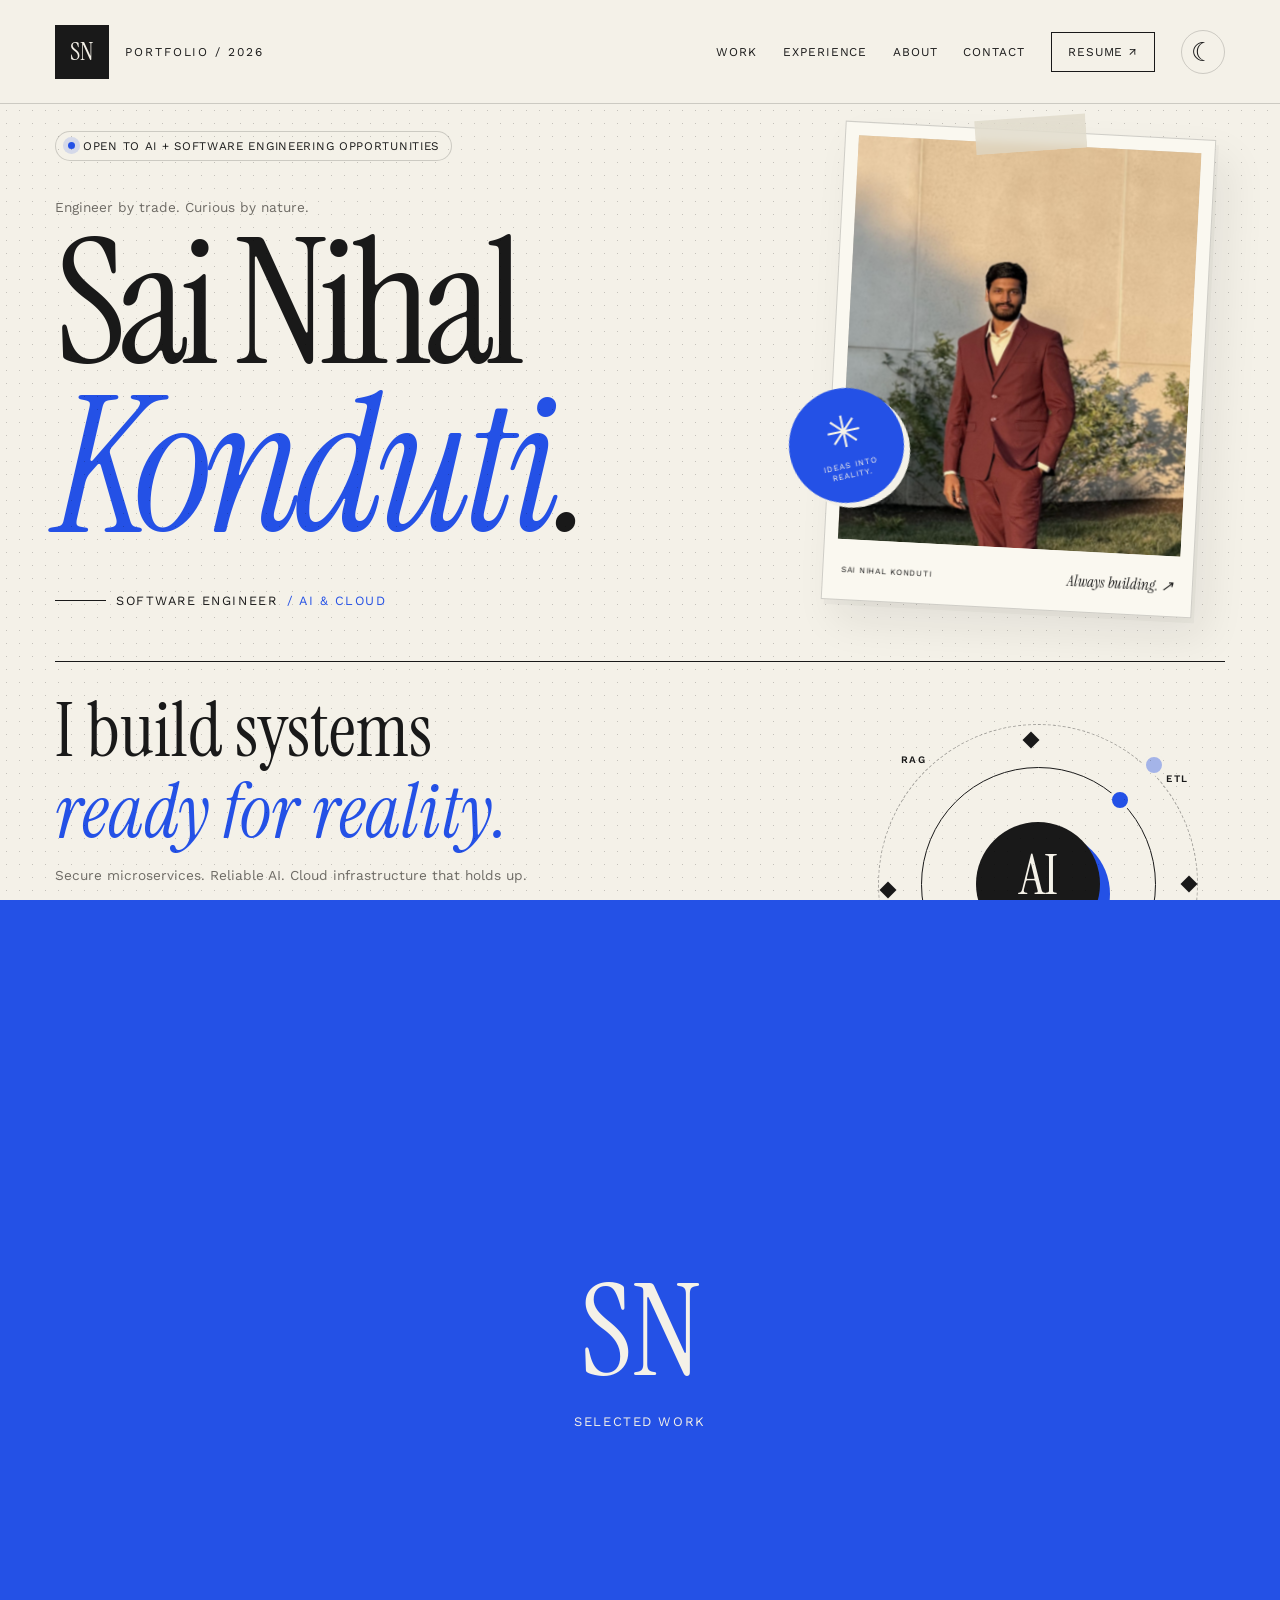
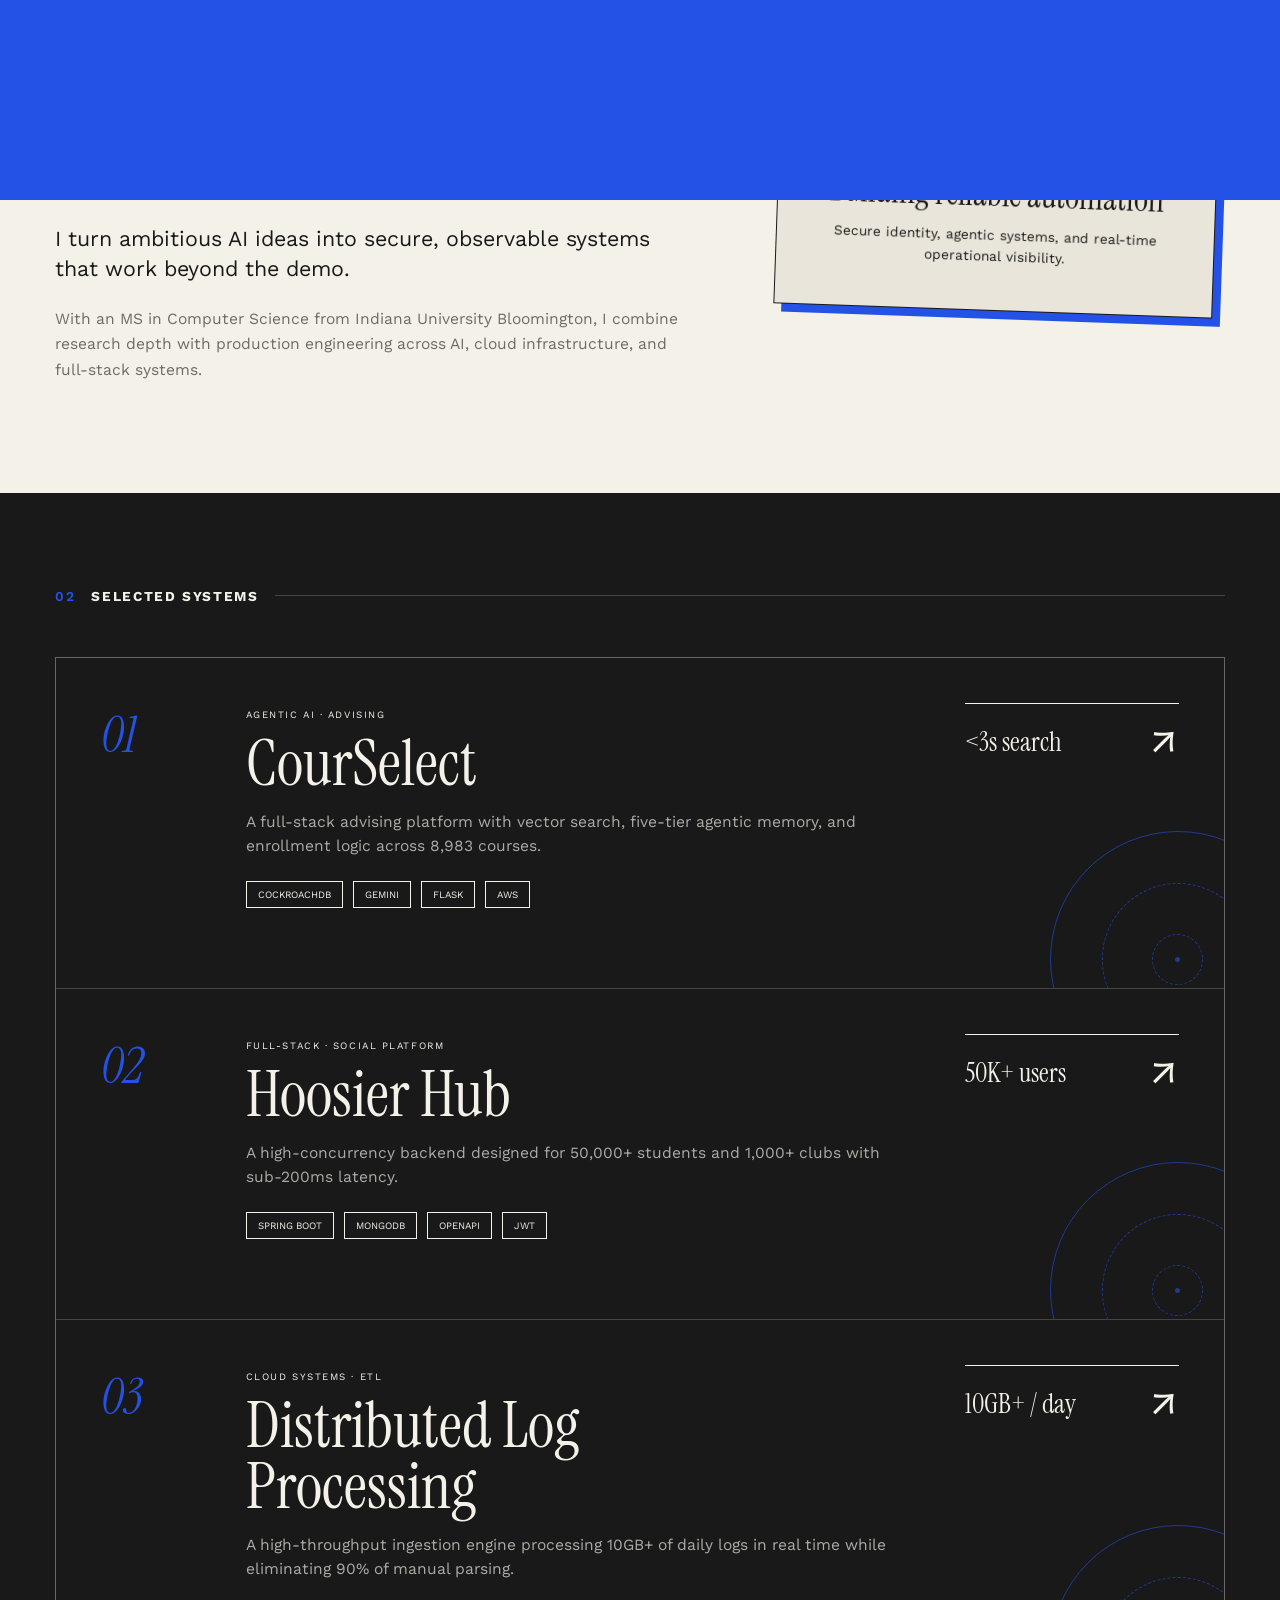
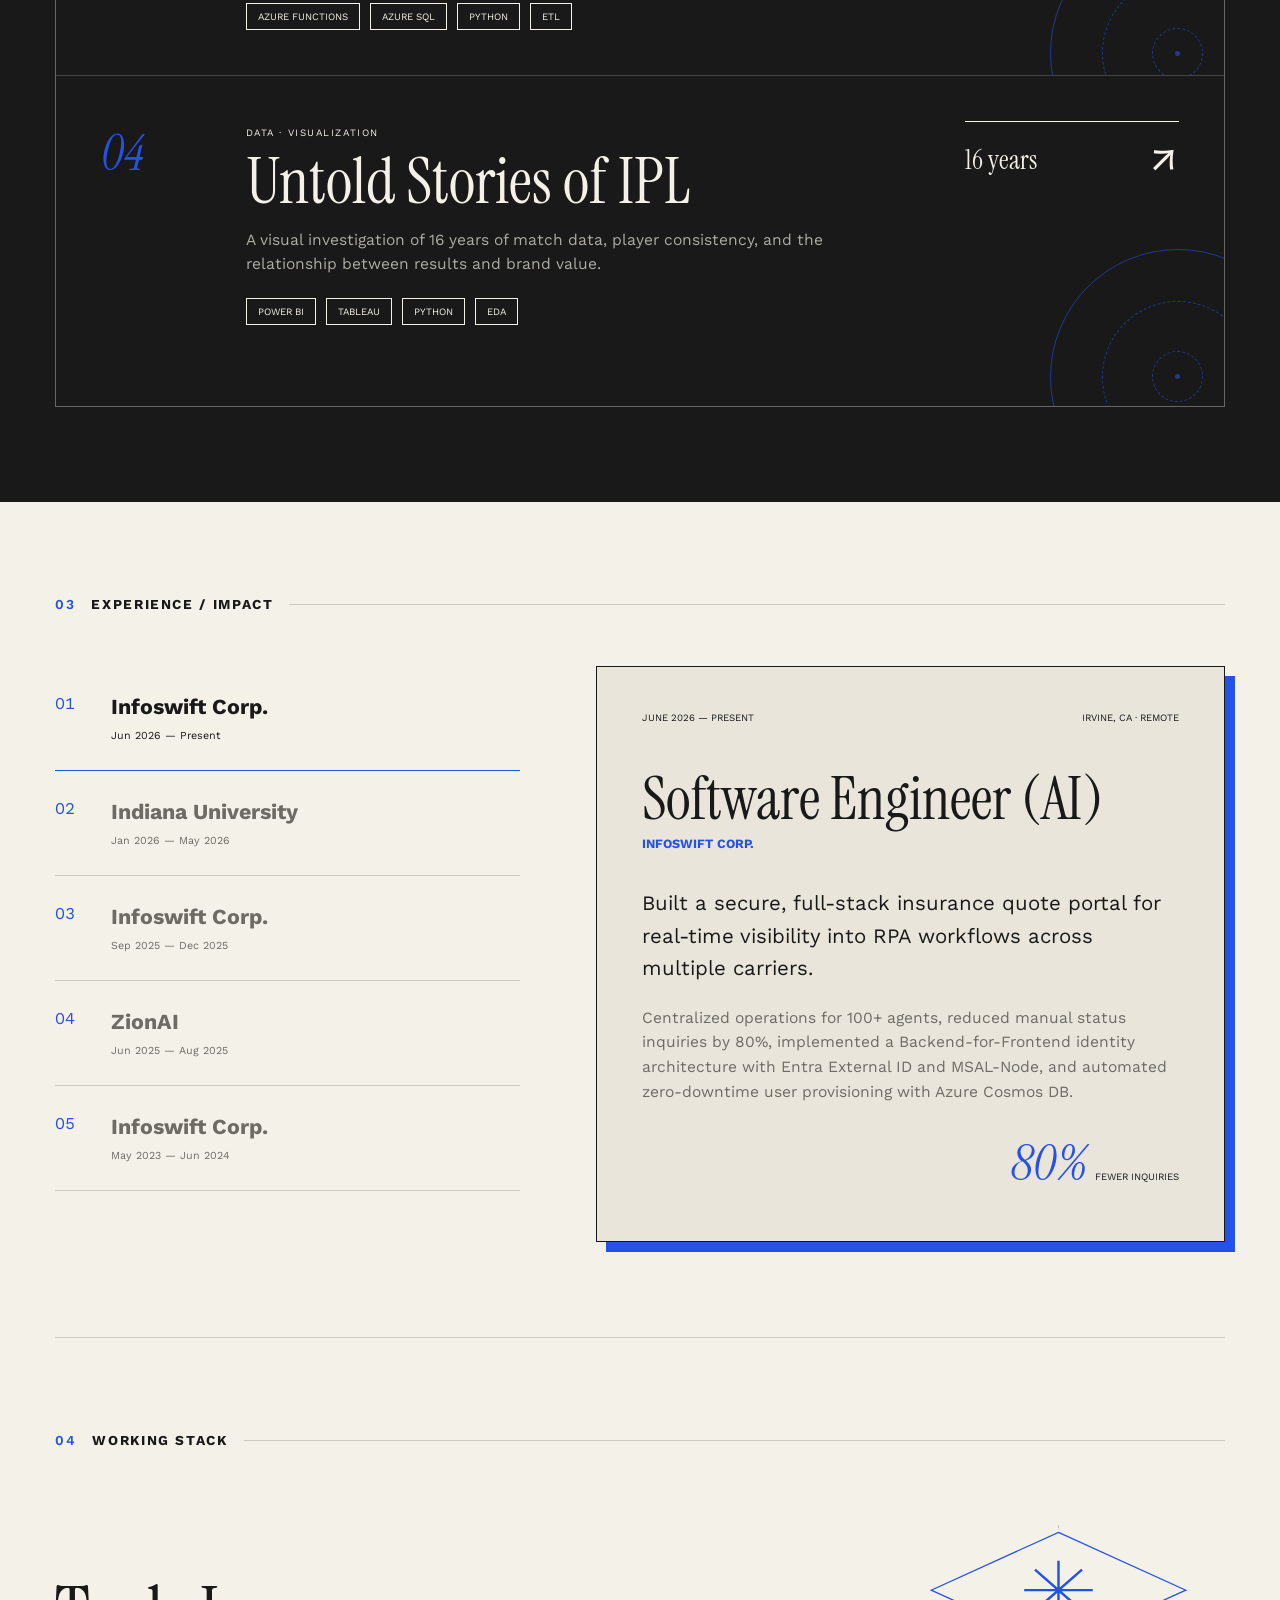
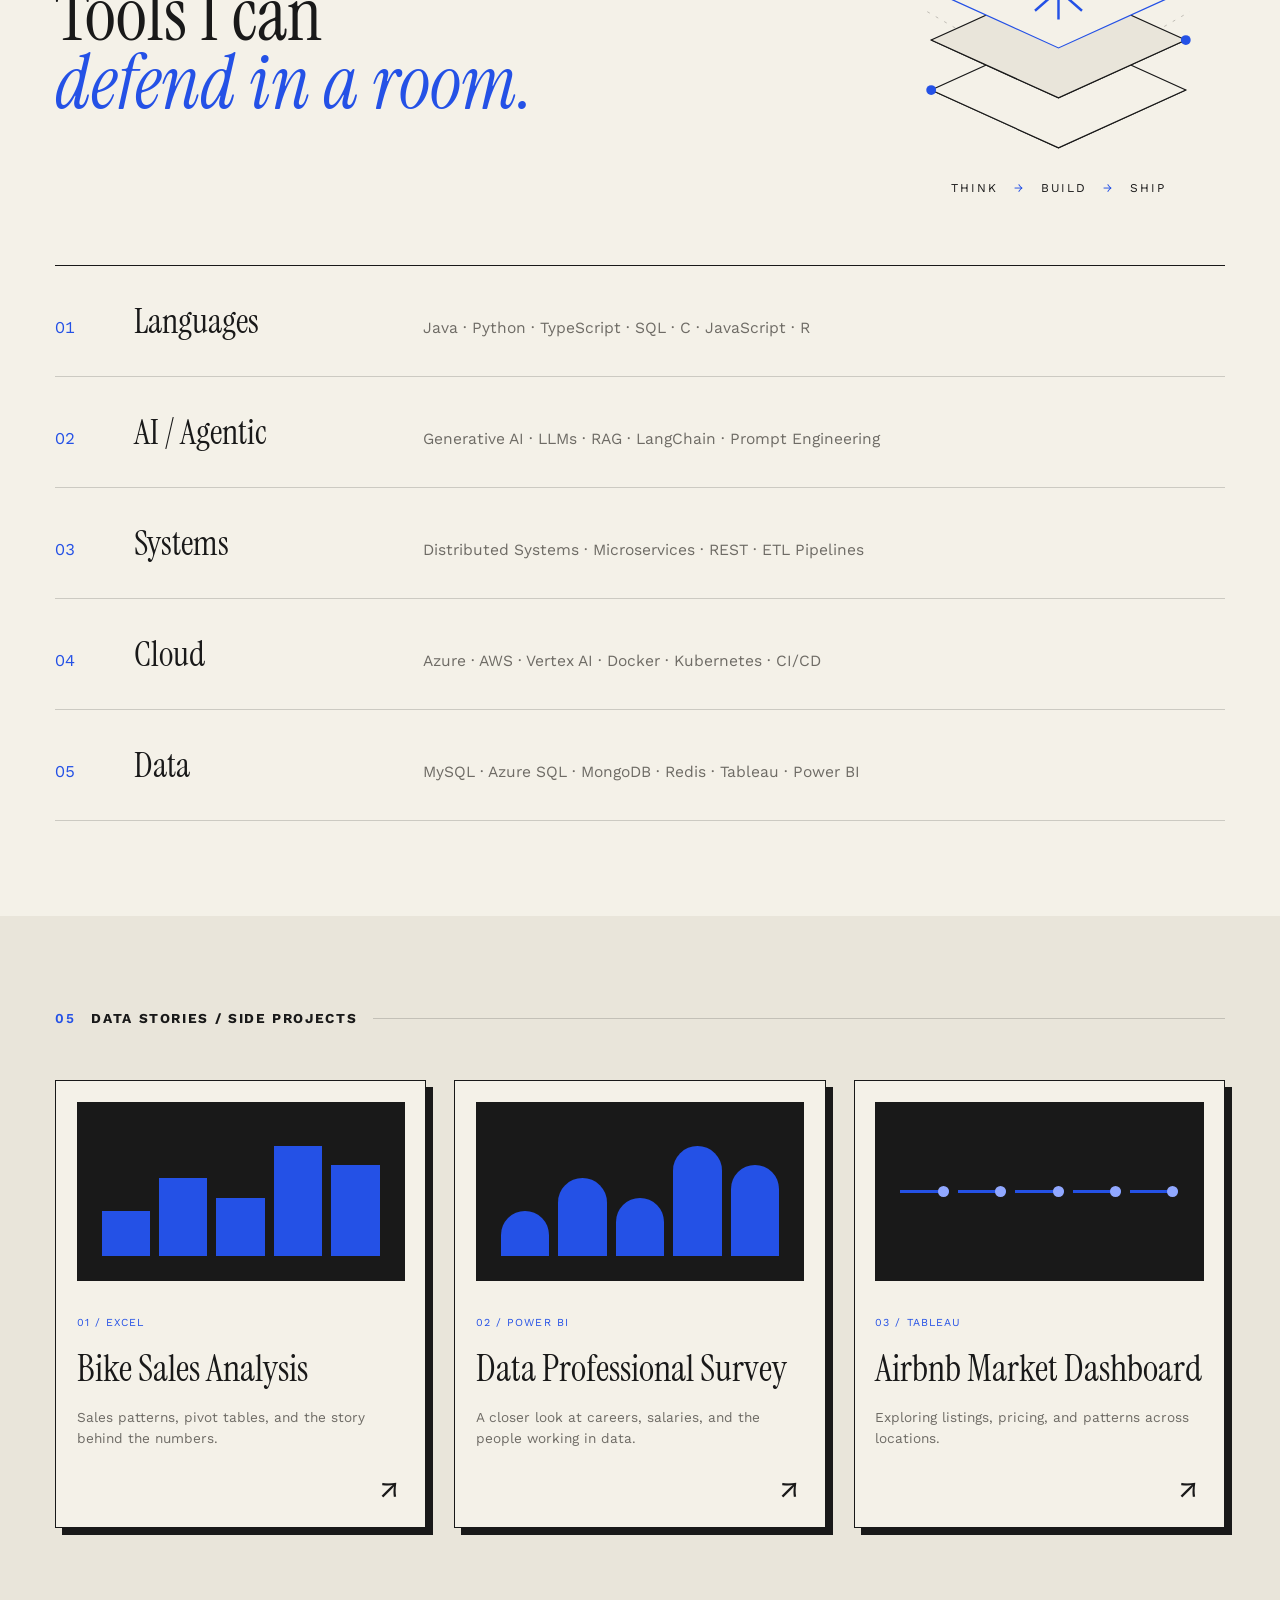
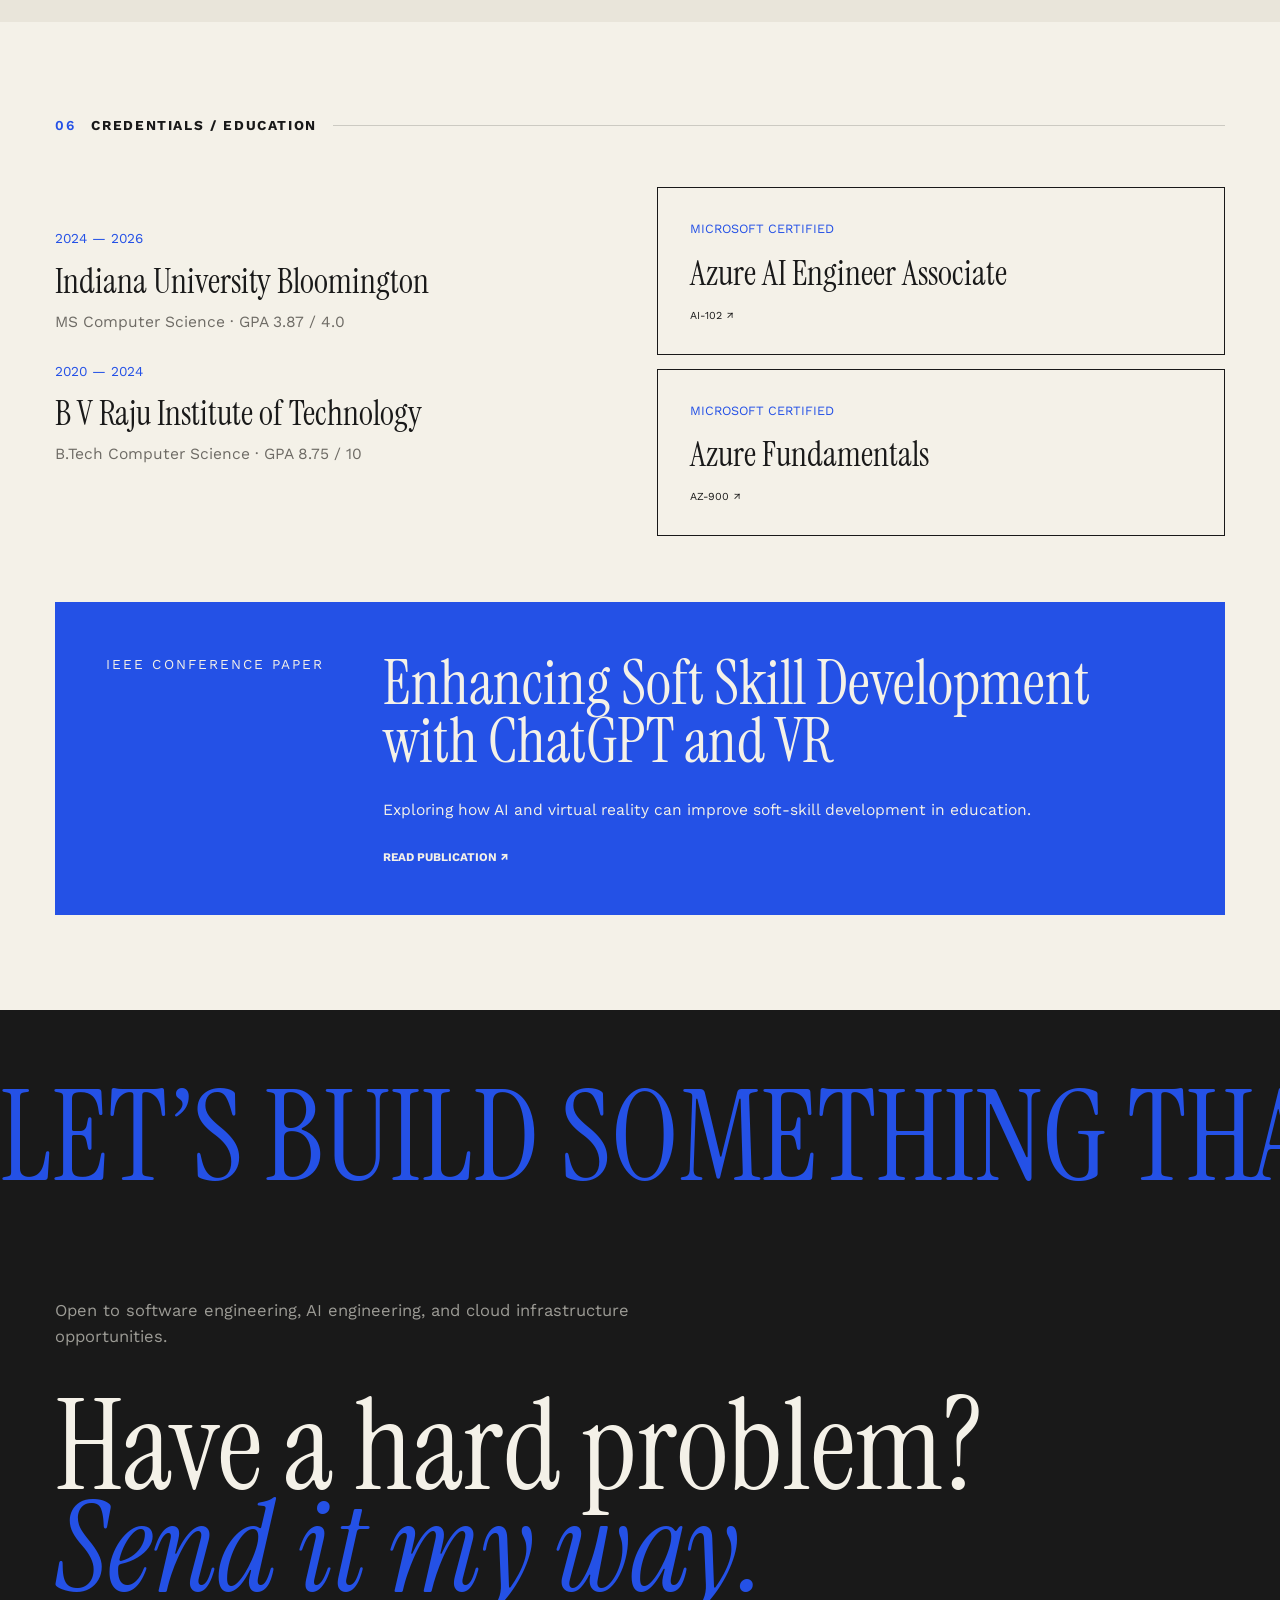
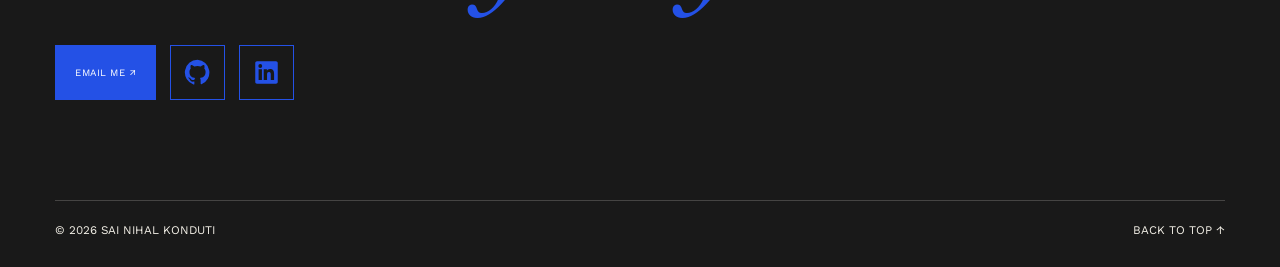
==== commit 8ff6dcf1: "Reduce desktop typography by 25 percent" ====
--- a/index.html
+++ b/index.html
@@ -1,5 +1,5 @@
 <!doctype html>
-<html lang="en"><head><meta charset="UTF-8"><meta name="viewport" content="width=device-width,initial-scale=1"><meta name="description" content="Sai Nihal Konduti is a Software Engineer specializing in reliable AI systems, secure microservices, and cloud infrastructure."><link rel="icon" type="image/svg+xml" href="favicon.svg"><title>Sai Nihal Konduti — Software Engineer (AI)</title><link rel="preconnect" href="https://fonts.googleapis.com"><link rel="preconnect" href="https://fonts.gstatic.com" crossorigin><link href="https://fonts.googleapis.com/css2?family=Instrument+Serif:ital@0;1&family=Work+Sans:wght@400;500;600&display=swap" rel="stylesheet"><link rel="stylesheet" href="style.css?v=47"><link rel="stylesheet" href="transitions.css?v=1"><script src="transitions.js?v=1"></script><link rel="stylesheet" href="theme.css?v=4"><script src="theme.js?v=1"></script></head>
+<html lang="en"><head><meta charset="UTF-8"><meta name="viewport" content="width=device-width,initial-scale=1"><meta name="description" content="Sai Nihal Konduti is a Software Engineer specializing in reliable AI systems, secure microservices, and cloud infrastructure."><link rel="icon" type="image/svg+xml" href="favicon.svg"><title>Sai Nihal Konduti — Software Engineer (AI)</title><link rel="preconnect" href="https://fonts.googleapis.com"><link rel="preconnect" href="https://fonts.gstatic.com" crossorigin><link href="https://fonts.googleapis.com/css2?family=Instrument+Serif:ital@0;1&family=Work+Sans:wght@400;500;600&display=swap" rel="stylesheet"><link rel="stylesheet" href="style.css?v=49"><link rel="stylesheet" href="transitions.css?v=1"><script src="transitions.js?v=1"></script><link rel="stylesheet" href="theme.css?v=4"><script src="theme.js?v=1"></script></head>
 <body><div class="page-wipe" aria-hidden="true"><span>SN <i>Selected work</i></span></div><a class="skip-link" href="#main">Skip to content</a><div class="cursor-dot" aria-hidden="true"></div><div class="cursor-ring" aria-hidden="true"></div><div class="paper-grain" aria-hidden="true"></div>
 <header class="site-header"><a class="wordmark" href="#top" aria-label="Sai Nihal Konduti home"><span>SN</span><i>portfolio / 2026</i></a><button class="menu-button" type="button" aria-expanded="false" aria-controls="site-nav"><span></span><span></span><span></span><b>Menu</b></button><nav class="site-nav" id="site-nav" aria-label="Primary navigation"><a href="#work">Work</a><a href="#experience">Experience</a><a href="#about">About</a><a href="#contact">Contact</a><a class="resume-link" href="resume.pdf" target="_blank">Resume ↗</a><button class="theme-toggle" type="button" data-theme-toggle aria-label="Switch to dark mode" aria-pressed="false">☾</button></nav></header>
 <main id="main">
--- a/style.css
+++ b/style.css
@@ -1,19 +1,19 @@
 :root{--type-scale:1;--paper:#f4f1e8;--ink:#191919;--soft:#e9e5da;--muted:#6e6b65;--blue:#2451e6;--border:rgba(25,25,25,.18);--display:"Instrument Serif",Georgia,serif;--sans:"Work Sans",Arial,sans-serif}*{box-sizing:border-box}html{scroll-behavior:smooth}body{margin:0;background:var(--paper);color:var(--ink);font-family:var(--sans);cursor:none}a{color:inherit;text-decoration:none}button{font:inherit}.skip-link{position:fixed;left:-999px;top:10px;z-index:100;background:var(--ink);color:var(--paper);padding:10px}.skip-link:focus{left:10px}.paper-grain{position:fixed;inset:0;pointer-events:none;z-index:50;opacity:.16;mix-blend-mode:multiply;background-image:radial-gradient(var(--ink) .45px,transparent .45px);background-size:13px 13px}.cursor-dot,.cursor-ring{position:fixed;left:0;top:0;pointer-events:none;z-index:100;transform:translate(-50%,-50%);border-radius:50%}.cursor-dot{width:7px;height:7px;background:var(--blue)}.cursor-ring{width:34px;height:34px;border:1px solid var(--ink);transition:width .2s,height .2s,background .2s,border-color .2s}.cursor-ring.is-hovering{width:56px;height:56px;background:rgba(36,81,230,.12);border-color:var(--blue)}
 .site-header{position:fixed;z-index:40;inset:0 0 auto;height:64px;padding:0 max(24px,calc((100vw - 1180px)/2));display:flex;align-items:center;justify-content:space-between;background:color-mix(in srgb,var(--paper) 90%,transparent);backdrop-filter:blur(12px);border-bottom:1px solid var(--border)}.wordmark{display:flex;align-items:center;gap:12px}.wordmark span{display:grid;place-items:center;width:34px;height:34px;background:var(--ink);color:var(--paper);font:calc(20px * var(--type-scale)) var(--display)}.wordmark i{font-size:calc(9px * var(--type-scale));font-style:normal;text-transform:uppercase;letter-spacing:.16em}.site-nav{display:flex;align-items:center;gap:28px;font-size:calc(11px * var(--type-scale));text-transform:uppercase;letter-spacing:.08em}.site-nav a{position:relative}.site-nav a:after{content:"";position:absolute;left:0;right:100%;bottom:-5px;height:1px;background:var(--blue);transition:right .25s}.site-nav a:hover:after{right:0}.resume-link{border:1px solid var(--ink);padding:9px 12px}.menu-button{display:none;background:none;border:0}.menu-button b{position:absolute;left:-9999px}
-.hero-section,.content-section,.contact-inner{width:min(1180px,calc(100% - 48px));margin:0 auto}.hero-section{min-height:100vh;padding:135px 0 45px;display:grid;grid-template-columns:repeat(12,1fr);gap:24px}.hero-title-wrap{grid-column:1/10;z-index:2}.availability{width:max-content;display:flex;align-items:center;gap:8px;border:1px solid var(--border);border-radius:999px;padding:7px 12px;margin:0 0 44px;font-size:calc(10px * var(--type-scale));text-transform:uppercase;letter-spacing:.06em;background:var(--paper)}.availability span{width:7px;height:7px;border-radius:50%;background:var(--blue);box-shadow:0 0 0 5px rgba(36,81,230,.15);animation:pulse 2s ease-in-out infinite}.hero-intro{font-size:calc(18px * var(--type-scale));margin:0 0 8px}.hero-title-wrap h1{font:400 calc(clamp(76px,11vw,164px) * var(--type-scale))/.78 var(--display);margin:0}.hero-title-wrap h1 em,.about-grid h2 em,.skills-intro h2 em,.contact-inner h2 em{color:var(--blue);font-weight:400}.hero-object-wrap{grid-column:9/13;grid-row:1;z-index:3;align-self:center;margin-top:20px}.system-object{height:330px;aspect-ratio:1;position:relative;will-change:transform}.system-orbit{position:absolute;inset:14%;border:1px solid var(--ink);border-radius:50%;animation:orbit 18s linear infinite}.system-orbit:after{content:"";position:absolute;width:16px;height:16px;right:10%;top:9%;border-radius:50%;border:3px solid var(--paper);background:var(--blue)}.system-orbit-two{inset:1%;border-style:dashed;opacity:.38;animation-direction:reverse;animation-duration:28s}.system-core{position:absolute;inset:31%;display:grid;place-content:center;text-align:center;background:var(--ink);color:var(--paper);border-radius:50%;box-shadow:10px 10px 0 var(--blue)}.system-core span{font:calc(55px * var(--type-scale))/.8 var(--display)}.system-core small{font-size:calc(8px * var(--type-scale));letter-spacing:.3em;margin-top:8px}.system-node{position:absolute;width:12px;height:12px;background:var(--ink);transform:rotate(45deg)}.node-one{top:4%;left:46%}.node-two{top:48%;right:2%}.node-three{bottom:3%;left:45%}.node-four{top:50%;left:2%}.system-label{position:absolute;font-size:calc(9px * var(--type-scale));font-weight:600;letter-spacing:.14em}.label-one{top:10%;left:8%}.label-two{top:16%;right:4%}.label-three{bottom:12%;left:7%}.label-four{bottom:5%;right:7%}.system-stamp{position:absolute;right:-28px;bottom:52px;border:1px solid var(--blue);color:var(--blue);padding:6px 8px;font-size:calc(7px * var(--type-scale));line-height:1.5;letter-spacing:.12em;transform:rotate(4deg)}
+.hero-section,.content-section,.contact-inner{width:min(1180px,calc(100% - 48px));margin:0 auto}.hero-section{min-height:100vh;padding:135px 0 45px;display:grid;grid-template-columns:repeat(12,1fr);gap:24px}.hero-title-wrap{grid-column:1/10;z-index:2}.availability{width:max-content;display:flex;align-items:center;gap:8px;border:1px solid var(--border);border-radius:999px;padding:7px 12px;margin:0 0 44px;font-size:calc(10px * var(--type-scale));text-transform:uppercase;letter-spacing:.06em;background:var(--paper)}.availability span{width:7px;height:7px;border-radius:50%;background:var(--blue);box-shadow:0 0 0 5px rgba(36,81,230,.15);animation:pulse 2s ease-in-out infinite}.hero-intro{font-size:calc(18px * var(--type-scale));margin:0 0 8px}.hero-title-wrap h1{font:400 calc(clamp(76px,min(11vw,140.8px),164px) * var(--type-scale))/.78 var(--display);margin:0}.hero-title-wrap h1 em,.about-grid h2 em,.skills-intro h2 em,.contact-inner h2 em{color:var(--blue);font-weight:400}.hero-object-wrap{grid-column:9/13;grid-row:1;z-index:3;align-self:center;margin-top:20px}.system-object{height:330px;aspect-ratio:1;position:relative;will-change:transform}.system-orbit{position:absolute;inset:14%;border:1px solid var(--ink);border-radius:50%;animation:orbit 18s linear infinite}.system-orbit:after{content:"";position:absolute;width:16px;height:16px;right:10%;top:9%;border-radius:50%;border:3px solid var(--paper);background:var(--blue)}.system-orbit-two{inset:1%;border-style:dashed;opacity:.38;animation-direction:reverse;animation-duration:28s}.system-core{position:absolute;inset:31%;display:grid;place-content:center;text-align:center;background:var(--ink);color:var(--paper);border-radius:50%;box-shadow:10px 10px 0 var(--blue)}.system-core span{font:calc(55px * var(--type-scale))/.8 var(--display)}.system-core small{font-size:calc(8px * var(--type-scale));letter-spacing:.3em;margin-top:8px}.system-node{position:absolute;width:12px;height:12px;background:var(--ink);transform:rotate(45deg)}.node-one{top:4%;left:46%}.node-two{top:48%;right:2%}.node-three{bottom:3%;left:45%}.node-four{top:50%;left:2%}.system-label{position:absolute;font-size:calc(9px * var(--type-scale));font-weight:600;letter-spacing:.14em}.label-one{top:10%;left:8%}.label-two{top:16%;right:4%}.label-three{bottom:12%;left:7%}.label-four{bottom:5%;right:7%}.system-stamp{position:absolute;right:-28px;bottom:52px;border:1px solid var(--blue);color:var(--blue);padding:6px 8px;font-size:calc(7px * var(--type-scale));line-height:1.5;letter-spacing:.12em;transform:rotate(4deg)}
 .hero-copy{grid-column:1/7;align-self:end;border-top:1px solid var(--ink);padding-top:24px}.hero-copy>p{max-width:610px;font-size:calc(18px * var(--type-scale));line-height:1.55;color:var(--muted)}.hero-actions{display:flex;flex-wrap:wrap;gap:14px;margin-top:28px}.button{display:inline-flex;align-items:center;justify-content:center;gap:18px;min-height:48px;padding:0 20px;border:1px solid var(--ink);font-size:calc(12px * var(--type-scale));text-transform:uppercase;letter-spacing:.05em;transition:transform .2s,box-shadow .2s}.button:hover{transform:translate(-3px,-3px);box-shadow:4px 4px 0 var(--blue)}.button.primary{background:var(--blue);border-color:var(--blue);color:#fff}.button.outline{background:transparent}.metrics-strip{grid-column:1/13;display:grid;grid-template-columns:repeat(4,1fr);margin-top:42px;border-block:1px solid var(--border)}.metrics-strip>div{padding:22px;border-right:1px solid var(--border);display:grid;grid-template-columns:auto 1fr;gap:3px 15px}.metrics-strip>div:last-child{border:0}.metrics-strip small{font-size:calc(9px * var(--type-scale));color:var(--blue)}.metrics-strip strong{grid-row:span 2;font:calc(54px * var(--type-scale))/.9 var(--display)}.metrics-strip span{font-size:calc(10px * var(--type-scale));text-transform:uppercase;color:var(--muted)}
-.content-section{padding:110px 0}.section-label{display:flex;align-items:center;gap:16px;margin-bottom:70px;font-size:calc(10px * var(--type-scale));text-transform:uppercase;letter-spacing:.12em}.section-label span{color:var(--blue);font-weight:600}.section-label i{height:1px;flex:1;background:var(--border)}.about-grid{display:grid;grid-template-columns:5fr 4fr 3fr;align-items:start;gap:55px}.about-grid h2,.skills-intro h2{margin:0;font:400 calc(clamp(52px,6.5vw,92px) * var(--type-scale))/.9 var(--display)}.about-copy{padding-top:12px}.about-copy p{color:var(--muted);line-height:1.65}.about-copy .lead{margin-top:0;color:var(--ink);font-size:calc(21px * var(--type-scale));line-height:1.4}.paper-note{background:var(--soft);border:1px solid var(--ink);padding:28px;transform:rotate(2deg);box-shadow:8px 8px 0 var(--blue)}.paper-note span{font-size:calc(9px * var(--type-scale));color:var(--blue);letter-spacing:.16em;font-weight:600}.paper-note strong{display:block;margin:34px 0 12px;font:calc(32px * var(--type-scale))/1 var(--display)}.paper-note p{font-size:calc(13px * var(--type-scale));line-height:1.5}
-.projects-section{width:100%;background:var(--ink);color:var(--paper);padding-inline:max(24px,calc((100vw - 1180px)/2))}.projects-section .section-label i{background:rgba(244,241,232,.2)}.project-stack{display:grid;gap:1px;background:rgba(244,241,232,.2);border:1px solid rgba(244,241,232,.2)}.project-panel{min-height:300px;position:relative;display:grid;grid-template-columns:90px minmax(0,1fr) 210px;gap:36px;padding:42px;color:var(--paper);background:var(--ink);overflow:hidden;transition:background .35s,color .35s}.project-panel:hover{background:var(--paper);color:var(--ink)}.project-number{color:var(--blue);font:italic calc(48px * var(--type-scale)) var(--display)}.project-main>span{font-size:calc(10px * var(--type-scale));text-transform:uppercase;letter-spacing:.16em}.project-main h3{margin:12px 0;font:400 calc(clamp(38px,5vw,70px) * var(--type-scale))/.95 var(--display)}.project-main p{max-width:660px;line-height:1.55;opacity:.68}.tag-row{display:flex;flex-wrap:wrap;gap:8px;margin-top:22px}.tag-row i{border:1px solid currentColor;padding:5px 8px;font-size:calc(9px * var(--type-scale));font-style:normal;text-transform:uppercase}.project-proof{display:flex;height:min-content;align-items:center;justify-content:space-between;border-top:1px solid;padding-top:14px}.project-proof strong{font:calc(26px * var(--type-scale)) var(--display)}.project-proof b{font-size:calc(24px * var(--type-scale))}.project-blueprint{position:absolute;width:210px;height:210px;right:-80px;bottom:-80px;border:1px solid var(--blue);border-radius:50%;transition:transform .7s;opacity:.6}.project-panel:hover .project-blueprint{transform:rotate(100deg) scale(1.5)}.project-blueprint span{position:absolute;inset:20%;border:1px dashed var(--blue);border-radius:50%}.project-blueprint span:nth-child(2){inset:40%}.project-blueprint span:nth-child(3){inset:49%;background:var(--blue)}
-.experience-layout{display:grid;grid-template-columns:5fr 7fr;gap:80px;align-items:start}.experience-index{display:grid}.experience-index button{appearance:none;border:0;border-bottom:1px solid var(--border);background:transparent;display:grid;grid-template-columns:36px 1fr auto;gap:10px;padding:20px 0;text-align:left;color:var(--muted);cursor:none;transition:color .3s,border-color .3s}.experience-index button:hover,.experience-index button.is-active{color:var(--ink);padding-left:0}.experience-index button.is-active{border-bottom-color:var(--blue)}.experience-index span{color:var(--blue);font-size:calc(10px * var(--type-scale))}.experience-index strong{font-size:calc(14px * var(--type-scale))}.experience-index small{font-size:calc(10px * var(--type-scale))}.experience-detail{position:sticky;top:110px;min-height:490px;padding:45px;border:1px solid var(--ink);box-shadow:10px 10px 0 var(--blue);background:var(--soft)}.experience-meta{display:flex;justify-content:space-between;gap:16px;font-size:calc(10px * var(--type-scale));text-transform:uppercase}.experience-detail h3{margin:62px 0 0;font:400 calc(clamp(44px,5vw,70px) * var(--type-scale))/.9 var(--display)}.experience-detail h4{margin:9px 0 36px;color:var(--blue);font-size:calc(14px * var(--type-scale));text-transform:uppercase}.experience-detail p{max-width:600px;line-height:1.6;color:var(--muted)}.experience-detail .experience-summary{color:var(--ink);font-size:calc(20px * var(--type-scale))}.experience-metric{position:absolute;right:35px;bottom:28px;display:flex;align-items:baseline;gap:8px}.experience-metric strong{font:italic calc(44px * var(--type-scale)) var(--display);color:var(--blue)}.experience-metric span{font-size:calc(10px * var(--type-scale));text-transform:uppercase}
+.content-section{padding:110px 0}.section-label{display:flex;align-items:center;gap:16px;margin-bottom:70px;font-size:calc(10px * var(--type-scale));text-transform:uppercase;letter-spacing:.12em}.section-label span{color:var(--blue);font-weight:600}.section-label i{height:1px;flex:1;background:var(--border)}.about-grid{display:grid;grid-template-columns:5fr 4fr 3fr;align-items:start;gap:55px}.about-grid h2,.skills-intro h2{margin:0;font:400 calc(clamp(52px,min(6.5vw,83.2px),92px) * var(--type-scale))/.9 var(--display)}.about-copy{padding-top:12px}.about-copy p{color:var(--muted);line-height:1.65}.about-copy .lead{margin-top:0;color:var(--ink);font-size:calc(21px * var(--type-scale));line-height:1.4}.paper-note{background:var(--soft);border:1px solid var(--ink);padding:28px;transform:rotate(2deg);box-shadow:8px 8px 0 var(--blue)}.paper-note span{font-size:calc(9px * var(--type-scale));color:var(--blue);letter-spacing:.16em;font-weight:600}.paper-note strong{display:block;margin:34px 0 12px;font:calc(32px * var(--type-scale))/1 var(--display)}.paper-note p{font-size:calc(13px * var(--type-scale));line-height:1.5}
+.projects-section{width:100%;background:var(--ink);color:var(--paper);padding-inline:max(24px,calc((100vw - 1180px)/2))}.projects-section .section-label i{background:rgba(244,241,232,.2)}.project-stack{display:grid;gap:1px;background:rgba(244,241,232,.2);border:1px solid rgba(244,241,232,.2)}.project-panel{min-height:300px;position:relative;display:grid;grid-template-columns:90px minmax(0,1fr) 210px;gap:36px;padding:42px;color:var(--paper);background:var(--ink);overflow:hidden;transition:background .35s,color .35s}.project-panel:hover{background:var(--paper);color:var(--ink)}.project-number{color:var(--blue);font:italic calc(48px * var(--type-scale)) var(--display)}.project-main>span{font-size:calc(10px * var(--type-scale));text-transform:uppercase;letter-spacing:.16em}.project-main h3{margin:12px 0;font:400 calc(clamp(38px,min(5vw,64px),70px) * var(--type-scale))/.95 var(--display)}.project-main p{max-width:660px;line-height:1.55;opacity:.68}.tag-row{display:flex;flex-wrap:wrap;gap:8px;margin-top:22px}.tag-row i{border:1px solid currentColor;padding:5px 8px;font-size:calc(9px * var(--type-scale));font-style:normal;text-transform:uppercase}.project-proof{display:flex;height:min-content;align-items:center;justify-content:space-between;border-top:1px solid;padding-top:14px}.project-proof strong{font:calc(26px * var(--type-scale)) var(--display)}.project-proof b{font-size:calc(24px * var(--type-scale))}.project-blueprint{position:absolute;width:210px;height:210px;right:-80px;bottom:-80px;border:1px solid var(--blue);border-radius:50%;transition:transform .7s;opacity:.6}.project-panel:hover .project-blueprint{transform:rotate(100deg) scale(1.5)}.project-blueprint span{position:absolute;inset:20%;border:1px dashed var(--blue);border-radius:50%}.project-blueprint span:nth-child(2){inset:40%}.project-blueprint span:nth-child(3){inset:49%;background:var(--blue)}
+.experience-layout{display:grid;grid-template-columns:5fr 7fr;gap:80px;align-items:start}.experience-index{display:grid}.experience-index button{appearance:none;border:0;border-bottom:1px solid var(--border);background:transparent;display:grid;grid-template-columns:36px 1fr auto;gap:10px;padding:20px 0;text-align:left;color:var(--muted);cursor:none;transition:color .3s,border-color .3s}.experience-index button:hover,.experience-index button.is-active{color:var(--ink);padding-left:0}.experience-index button.is-active{border-bottom-color:var(--blue)}.experience-index span{color:var(--blue);font-size:calc(10px * var(--type-scale))}.experience-index strong{font-size:calc(14px * var(--type-scale))}.experience-index small{font-size:calc(10px * var(--type-scale))}.experience-detail{position:sticky;top:110px;min-height:490px;padding:45px;border:1px solid var(--ink);box-shadow:10px 10px 0 var(--blue);background:var(--soft)}.experience-meta{display:flex;justify-content:space-between;gap:16px;font-size:calc(10px * var(--type-scale));text-transform:uppercase}.experience-detail h3{margin:62px 0 0;font:400 calc(clamp(44px,min(5vw,64px),70px) * var(--type-scale))/.9 var(--display)}.experience-detail h4{margin:9px 0 36px;color:var(--blue);font-size:calc(14px * var(--type-scale));text-transform:uppercase}.experience-detail p{max-width:600px;line-height:1.6;color:var(--muted)}.experience-detail .experience-summary{color:var(--ink);font-size:calc(20px * var(--type-scale))}.experience-metric{position:absolute;right:35px;bottom:28px;display:flex;align-items:baseline;gap:8px}.experience-metric strong{font:italic calc(44px * var(--type-scale)) var(--display);color:var(--blue)}.experience-metric span{font-size:calc(10px * var(--type-scale));text-transform:uppercase}
 .skills-section{border-top:1px solid var(--border)}.skills-intro{display:grid;grid-template-columns:7fr 3fr;gap:60px;align-items:end}.skills-intro p{max-width:320px;color:var(--muted);line-height:1.6}.skills-list{margin-top:70px;border-top:1px solid var(--ink)}.skills-list>div{display:grid;grid-template-columns:70px 220px 1fr;gap:20px;padding:24px 0;border-bottom:1px solid var(--border);align-items:baseline}.skills-list span{color:var(--blue);font-size:calc(10px * var(--type-scale))}.skills-list strong{font:calc(29px * var(--type-scale)) var(--display)}.skills-list p{margin:0;color:var(--muted)}
-.credential-grid{display:grid;grid-template-columns:1fr 1fr;gap:34px}.education-block{padding:15px 0}.education-block p{color:var(--blue);font-size:calc(10px * var(--type-scale));margin-top:28px}.education-block h3{margin:7px 0;font:calc(34px * var(--type-scale)) var(--display)}.education-block span{color:var(--muted)}.certificate-stack{display:grid;gap:14px}.certificate-stack a{display:grid;gap:14px;border:1px solid var(--ink);padding:24px;transition:transform .3s,box-shadow .3s}.certificate-stack a:hover{transform:translate(-5px,-5px);box-shadow:5px 5px 0 var(--blue)}.certificate-stack small{font-size:calc(9px * var(--type-scale));color:var(--blue)}.certificate-stack strong{font:calc(28px * var(--type-scale)) var(--display)}.certificate-stack span{font-size:calc(11px * var(--type-scale))}.publication-block{grid-column:1/3;margin-top:32px;color:var(--paper);background:var(--blue);padding:45px;display:grid;grid-template-columns:190px 1fr;gap:15px 40px}.publication-block>span{font-size:calc(10px * var(--type-scale));letter-spacing:.15em}.publication-block h3{margin:0;font:calc(clamp(35px,5vw,64px) * var(--type-scale))/.95 var(--display)}.publication-block p,.publication-block strong{grid-column:2}.publication-block p{max-width:650px}.publication-block strong{font-size:calc(12px * var(--type-scale));text-transform:uppercase}
-.contact-section{color:var(--paper);background:var(--ink);padding-top:75px;overflow:hidden}.contact-marquee{display:flex;width:max-content;font:calc(clamp(60px,10vw,145px) * var(--type-scale))/.85 var(--display);color:var(--blue);white-space:nowrap;animation:marquee 24s linear infinite}.contact-marquee span{padding-right:.3em}.contact-inner{padding:90px 0 30px}.contact-inner>p{color:rgba(244,241,232,.6);max-width:460px}.contact-inner h2{font:calc(clamp(60px,9vw,130px) * var(--type-scale))/.82 var(--display);margin:45px 0}.contact-actions{display:flex;gap:14px;align-items:center}.button.inverse{background:var(--blue);color:#fff}.social-button{width:48px;height:48px;display:grid;place-items:center;border:1px solid var(--paper);font-size:calc(11px * var(--type-scale))}.contact-inner footer{margin-top:100px;padding-top:22px;border-top:1px solid rgba(244,241,232,.2);display:flex;justify-content:space-between;font-size:calc(10px * var(--type-scale));text-transform:uppercase}
+.credential-grid{display:grid;grid-template-columns:1fr 1fr;gap:34px}.education-block{padding:15px 0}.education-block p{color:var(--blue);font-size:calc(10px * var(--type-scale));margin-top:28px}.education-block h3{margin:7px 0;font:calc(34px * var(--type-scale)) var(--display)}.education-block span{color:var(--muted)}.certificate-stack{display:grid;gap:14px}.certificate-stack a{display:grid;gap:14px;border:1px solid var(--ink);padding:24px;transition:transform .3s,box-shadow .3s}.certificate-stack a:hover{transform:translate(-5px,-5px);box-shadow:5px 5px 0 var(--blue)}.certificate-stack small{font-size:calc(9px * var(--type-scale));color:var(--blue)}.certificate-stack strong{font:calc(28px * var(--type-scale)) var(--display)}.certificate-stack span{font-size:calc(11px * var(--type-scale))}.publication-block{grid-column:1/3;margin-top:32px;color:var(--paper);background:var(--blue);padding:45px;display:grid;grid-template-columns:190px 1fr;gap:15px 40px}.publication-block>span{font-size:calc(10px * var(--type-scale));letter-spacing:.15em}.publication-block h3{margin:0;font:calc(clamp(35px,min(5vw,64px),64px) * var(--type-scale))/.95 var(--display)}.publication-block p,.publication-block strong{grid-column:2}.publication-block p{max-width:650px}.publication-block strong{font-size:calc(12px * var(--type-scale));text-transform:uppercase}
+.contact-section{color:var(--paper);background:var(--ink);padding-top:75px;overflow:hidden}.contact-marquee{display:flex;width:max-content;font:calc(clamp(60px,min(10vw,128px),145px) * var(--type-scale))/.85 var(--display);color:var(--blue);white-space:nowrap;animation:marquee 24s linear infinite}.contact-marquee span{padding-right:.3em}.contact-inner{padding:90px 0 30px}.contact-inner>p{color:rgba(244,241,232,.6);max-width:460px}.contact-inner h2{font:calc(clamp(60px,min(9vw,115.2px),130px) * var(--type-scale))/.82 var(--display);margin:45px 0}.contact-actions{display:flex;gap:14px;align-items:center}.button.inverse{background:var(--blue);color:#fff}.social-button{width:48px;height:48px;display:grid;place-items:center;border:1px solid var(--paper);font-size:calc(11px * var(--type-scale))}.contact-inner footer{margin-top:100px;padding-top:22px;border-top:1px solid rgba(244,241,232,.2);display:flex;justify-content:space-between;font-size:calc(10px * var(--type-scale));text-transform:uppercase}
 .reveal{opacity:0;transform:translateY(38px);transition:opacity .7s ease,transform .7s ease}.reveal.visible{opacity:1;transform:none}@keyframes orbit{to{transform:rotate(360deg)}}@keyframes pulse{50%{transform:scale(.65);opacity:.6}}@keyframes marquee{to{transform:translateX(-50%)}}
 @media(max-width:900px){body{cursor:auto}.cursor-dot,.cursor-ring{display:none}.hero-section{min-height:auto;padding-top:120px}.hero-title-wrap{grid-column:1/13}.hero-object-wrap{grid-column:7/13;grid-row:2;margin:-20px 0 0}.hero-copy{grid-column:1/8;grid-row:2}.system-object{height:280px}.metrics-strip{grid-template-columns:repeat(2,1fr)}.metrics-strip>div:nth-child(2){border:0}.about-grid{grid-template-columns:1fr 1fr}.paper-note{grid-column:2}.project-panel{grid-template-columns:60px 1fr}.project-proof{grid-column:2}.experience-layout{grid-template-columns:1fr;gap:40px}.experience-detail{position:relative;top:0}}
-@media(max-width:640px){.site-header{padding-inline:18px}.wordmark i{display:none}.menu-button{display:grid;gap:4px;padding:8px;background:transparent;border:0}.menu-button span{display:block;width:22px;height:1px;background:var(--ink)}.site-nav{position:absolute;top:63px;left:0;right:0;display:none;padding:24px;background:var(--paper);border-bottom:1px solid var(--ink);flex-direction:column;align-items:flex-start}.site-nav.is-open{display:flex}.hero-section,.content-section,.contact-inner{width:min(100% - 36px,1180px)}.hero-section{display:flex;flex-direction:column;padding-top:105px}.availability{margin-bottom:30px;font-size:calc(8px * var(--type-scale))}.hero-title-wrap h1{font-size:calc(clamp(60px,21vw,88px) * var(--type-scale))}.hero-title-wrap h1 br{display:none}.hero-object-wrap{order:2;align-self:center;margin:0}.system-object{height:290px}.hero-copy{order:3;width:100%}.metrics-strip{order:4;width:100%}.metrics-strip>div{padding:18px 10px}.metrics-strip strong{font-size:calc(42px * var(--type-scale))}.content-section{padding-block:80px}.section-label{margin-bottom:45px}.about-grid{grid-template-columns:1fr;gap:32px}.paper-note{grid-column:auto;margin-right:9px}.about-grid h2,.skills-intro h2{font-size:calc(56px * var(--type-scale))}.projects-section{width:100%;padding-inline:18px}.project-panel{min-height:0;grid-template-columns:1fr;padding:28px 20px;gap:22px}.project-number{font-size:calc(35px * var(--type-scale))}.project-main h3{font-size:calc(45px * var(--type-scale))}.project-proof{grid-column:auto}.experience-index button{grid-template-columns:28px 1fr}.experience-index small{grid-column:2}.experience-detail{padding:28px 22px;min-height:590px;box-shadow:7px 7px 0 var(--blue)}.experience-meta{flex-direction:column}.experience-detail h3{margin-top:42px;font-size:calc(50px * var(--type-scale))}.experience-metric{left:22px;right:auto}.skills-intro{grid-template-columns:1fr;gap:20px}.skills-list>div{grid-template-columns:36px 1fr}.skills-list p{grid-column:2}.credential-grid{grid-template-columns:1fr}.publication-block{grid-column:auto;grid-template-columns:1fr;padding:30px 22px}.publication-block p,.publication-block strong{grid-column:auto}.contact-inner h2{font-size:calc(63px * var(--type-scale))}.contact-actions{flex-wrap:wrap}.contact-inner footer{margin-top:70px}.system-stamp{right:-5px}}
+@media(max-width:640px){.site-header{padding-inline:18px}.wordmark i{display:none}.menu-button{display:grid;gap:4px;padding:8px;background:transparent;border:0}.menu-button span{display:block;width:22px;height:1px;background:var(--ink)}.site-nav{position:absolute;top:63px;left:0;right:0;display:none;padding:24px;background:var(--paper);border-bottom:1px solid var(--ink);flex-direction:column;align-items:flex-start}.site-nav.is-open{display:flex}.hero-section,.content-section,.contact-inner{width:min(100% - 36px,1180px)}.hero-section{display:flex;flex-direction:column;padding-top:105px}.availability{margin-bottom:30px;font-size:calc(8px * var(--type-scale))}.hero-title-wrap h1{font-size:calc(clamp(60px,min(21vw,268.8px),88px) * var(--type-scale))}.hero-title-wrap h1 br{display:none}.hero-object-wrap{order:2;align-self:center;margin:0}.system-object{height:290px}.hero-copy{order:3;width:100%}.metrics-strip{order:4;width:100%}.metrics-strip>div{padding:18px 10px}.metrics-strip strong{font-size:calc(42px * var(--type-scale))}.content-section{padding-block:80px}.section-label{margin-bottom:45px}.about-grid{grid-template-columns:1fr;gap:32px}.paper-note{grid-column:auto;margin-right:9px}.about-grid h2,.skills-intro h2{font-size:calc(56px * var(--type-scale))}.projects-section{width:100%;padding-inline:18px}.project-panel{min-height:0;grid-template-columns:1fr;padding:28px 20px;gap:22px}.project-number{font-size:calc(35px * var(--type-scale))}.project-main h3{font-size:calc(45px * var(--type-scale))}.project-proof{grid-column:auto}.experience-index button{grid-template-columns:28px 1fr}.experience-index small{grid-column:2}.experience-detail{padding:28px 22px;min-height:590px;box-shadow:7px 7px 0 var(--blue)}.experience-meta{flex-direction:column}.experience-detail h3{margin-top:42px;font-size:calc(50px * var(--type-scale))}.experience-metric{left:22px;right:auto}.skills-intro{grid-template-columns:1fr;gap:20px}.skills-list>div{grid-template-columns:36px 1fr}.skills-list p{grid-column:2}.credential-grid{grid-template-columns:1fr}.publication-block{grid-column:auto;grid-template-columns:1fr;padding:30px 22px}.publication-block p,.publication-block strong{grid-column:auto}.contact-inner h2{font-size:calc(63px * var(--type-scale))}.contact-actions{flex-wrap:wrap}.contact-inner footer{margin-top:70px}.system-stamp{right:-5px}}
 @media(prefers-reduced-motion:reduce){html{scroll-behavior:auto}*,*:before,*:after{animation-duration:.01ms!important;animation-iteration-count:1!important;transition-duration:.01ms!important}.cursor-dot,.cursor-ring{display:none}body{cursor:auto}}
 .hero-title-wrap{grid-row:1}.hero-copy{grid-row:2}.metrics-strip{grid-row:3}
-@media(max-width:640px){.hero-title-wrap,.hero-copy,.metrics-strip{grid-row:auto}.hero-title-wrap h1{font-size:calc(clamp(58px,18vw,76px) * var(--type-scale))}.hero-title-wrap h1 br{display:block}}
+@media(max-width:640px){.hero-title-wrap,.hero-copy,.metrics-strip{grid-row:auto}.hero-title-wrap h1{font-size:calc(clamp(58px,min(18vw,230.4px),76px) * var(--type-scale))}.hero-title-wrap h1 br{display:block}}
 
 /* A wider editorial canvas, with motion that follows the content. */
 :root { --gutter: clamp(24px, 4.3vw, 130px); --blue-light: #91a8ff; }
@@ -34,13 +34,13 @@
 .site-nav a[aria-current="location"]::after { right: 0; }
 .hero-section { display: grid; grid-template-columns: minmax(0, 1.65fr) minmax(0, 1fr); gap: 32px 6vw; min-height: auto; padding: clamp(130px, 10vw, 200px) 0 0; align-items: center; }
 .hero-title-wrap { grid-column: 1; grid-row: 1; z-index: 1; min-width: 0; }
-.availability { font-size:calc(clamp(9px, .69vw, 13px) * var(--type-scale)); margin-bottom: clamp(30px, 3vw, 65px); }
-.hero-intro { font-size:calc(clamp(14px, 1.05vw, 22px) * var(--type-scale)); margin-bottom: 22px; color: var(--muted); }
-.hero-title-wrap h1 { font-size:calc(clamp(100px, 12.6vw, 340px) * var(--type-scale)); letter-spacing: -.045em; line-height: .77; }
+.availability { font-size:calc(clamp(9px, min(.69vw,8.832px), 13px) * var(--type-scale)); margin-bottom: clamp(30px, 3vw, 65px); }
+.hero-intro { font-size:calc(clamp(14px, min(1.05vw,13.44px), 22px) * var(--type-scale)); margin-bottom: 22px; color: var(--muted); }
+.hero-title-wrap h1 { font-size:calc(clamp(100px, min(12.6vw,161.28px), 340px) * var(--type-scale)); letter-spacing: -.045em; line-height: .77; }
 .name-line { display: block; white-space: nowrap; padding-bottom: .13em; }
 .hero-title-wrap h1 em { font-size: 1.075em; }
 .name-period { color: var(--ink); }
-.hero-role { display: flex; align-items: center; flex-wrap: wrap; gap: 10px; margin: 30px 0 0; font-size:calc(clamp(10px, .75vw, 16px) * var(--type-scale)); letter-spacing: .12em; }
+.hero-role { display: flex; align-items: center; flex-wrap: wrap; gap: 10px; margin: 30px 0 0; font-size:calc(clamp(10px, min(.75vw,9.6px), 16px) * var(--type-scale)); letter-spacing: .12em; }
 .role-rule { height: 1px; width: clamp(22px, 4vw, 80px); background: var(--ink); }
 .role-accent { color: var(--blue); }
 .hero-portrait-wrap { position: relative; z-index: 3; grid-column: 2; grid-row: 1; width: 90%; justify-self: center; perspective: 1100px; }
@@ -49,78 +49,78 @@
 .portrait-image img { display: block; width: 100%; height: 100%; object-fit: cover; object-position: 50% 64%; transform: scale(1.15); transition: transform .9s, filter .9s; filter: saturate(.7); }
 .portrait-card:hover { box-shadow: 18px 30px 65px #19191925; }
 .portrait-card:hover img { transform: scale(1.2); filter: saturate(1); }
-.portrait-card figcaption { display: flex; justify-content: space-between; align-items: center; gap: 12px; padding: 20px 5px; font-size:calc(clamp(8px,.65vw,13px) * var(--type-scale)); letter-spacing: .09em; }
-.portrait-card figcaption span:last-child { font:italic calc(clamp(15px,1.2vw,25px) * var(--type-scale)) var(--display); letter-spacing: 0; }
+.portrait-card figcaption { display: flex; justify-content: space-between; align-items: center; gap: 12px; padding: 20px 5px; font-size:calc(clamp(8px,min(.65vw,8.32px),13px) * var(--type-scale)); letter-spacing: .09em; }
+.portrait-card figcaption span:last-child { font:italic calc(clamp(15px,min(1.2vw,15.36px),25px) * var(--type-scale)) var(--display); letter-spacing: 0; }
 .portrait-tape { position: absolute; top: -14px; left: 35%; width: 30%; height: 34px; background: #ded8c7b5; transform: rotate(-7deg); backdrop-filter: blur(5px); }
 .portrait-stamp { position: absolute; bottom: 22%; left: -12%; width: clamp(100px,9vw,190px); aspect-ratio: 1; border-radius: 50%; background: var(--blue); color: var(--paper); display: flex; flex-direction: column; align-items: center; justify-content: center; gap: 6px; transform: rotate(-12deg); box-shadow: 5px 6px 0 var(--paper); pointer-events: none; }
-.stamp-star { font-size:calc(clamp(33px,3.5vw,72px) * var(--type-scale)); line-height: 1; animation: orbit 24s linear infinite; }
-.portrait-stamp > span:last-child { font-size:calc(clamp(8px,.65vw,13px) * var(--type-scale)); letter-spacing: .12em; text-align: center; }
+.stamp-star { font-size:calc(clamp(33px,min(3.5vw,44.8px),72px) * var(--type-scale)); line-height: 1; animation: orbit 24s linear infinite; }
+.portrait-stamp > span:last-child { font-size:calc(clamp(8px,min(.65vw,8.32px),13px) * var(--type-scale)); letter-spacing: .12em; text-align: center; }
 .hero-copy { grid-column: 1 / -1; grid-row: 2; display: grid; grid-template-columns: 1.5fr auto auto; align-items: center; gap: 35px; padding-top: 30px; margin-top: 20px; }
-.hero-copy > p { margin: 0; max-width: none; color: var(--ink); font:calc(clamp(27px,2.35vw,52px) * var(--type-scale))/1.18 var(--display); }
+.hero-copy > p { margin: 0; max-width: none; color: var(--ink); font:calc(clamp(27px,min(2.35vw,30.08px),52px) * var(--type-scale))/1.18 var(--display); }
 .hero-copy > p em { color: var(--blue); }
-.hero-copy > p > span { display: block; margin-top: 12px; font:calc(clamp(13px,.95vw,20px) * var(--type-scale))/1.6 var(--sans); color: var(--muted); }
+.hero-copy > p > span { display: block; margin-top: 12px; font:calc(clamp(13px,min(.95vw,12.16px),20px) * var(--type-scale))/1.6 var(--sans); color: var(--muted); }
 .hero-actions { margin: 0; flex-wrap: nowrap; }
-.button { min-height: 55px; padding-inline: clamp(16px,1.5vw,32px); font-size:calc(clamp(10px,.72vw,14px) * var(--type-scale)); will-change: transform; }
+.button { min-height: 55px; padding-inline: clamp(16px,1.5vw,32px); font-size:calc(clamp(10px,min(.72vw,9.216px),14px) * var(--type-scale)); will-change: transform; }
 .button span { display: inline-block; font-size:calc(20px * var(--type-scale)); transition: transform .3s; }
 .button:hover span { transform: rotate(-45deg); }
 .scroll-cue { display: flex; align-items: center; gap: 15px; font-size:calc(9px * var(--type-scale)); letter-spacing: .12em; }
 .scroll-cue i { display: grid; place-items: center; width: 42px; height: 64px; border: 1px solid var(--border); border-radius: 50%; font:calc(24px * var(--type-scale)) var(--display); animation: nudge 2.4s ease-in-out infinite; }
 .metrics-strip { grid-column: 1 / -1; grid-row: 3; margin: 10px 0 0; width: 100%; }
 .metrics-strip > div { grid-template-columns: 25px 1fr; padding: clamp(24px,2.2vw,46px); gap: 8px 15px; }
-.metrics-strip strong { grid-column: 2; grid-row: 1; font-size:calc(clamp(50px,4.5vw,96px) * var(--type-scale)); font-variant-numeric: tabular-nums; }
+.metrics-strip strong { grid-column: 2; grid-row: 1; font-size:calc(clamp(50px,min(4.5vw,57.6px),96px) * var(--type-scale)); font-variant-numeric: tabular-nums; }
 .metrics-strip small { grid-column: 1; grid-row: 1; padding-top: 8px; }
-.metrics-strip span { grid-column: 2; font-size:calc(clamp(9px,.68vw,14px) * var(--type-scale)); }
+.metrics-strip span { grid-column: 2; font-size:calc(clamp(9px,min(.68vw,8.704px),14px) * var(--type-scale)); }
 .discipline-strip { overflow: hidden; margin-top: 70px; padding: 20px 0; border-block: 1px solid var(--border); }
 .discipline-strip > div { display: flex; align-items: center; width: max-content; animation: marquee 35s linear infinite; }
-.discipline-strip span { font:calc(clamp(28px,3vw,60px) * var(--type-scale)) var(--display); letter-spacing: -.02em; }
+.discipline-strip span { font:calc(clamp(28px,min(3vw,38.4px),60px) * var(--type-scale)) var(--display); letter-spacing: -.02em; }
 .discipline-strip i { color: var(--blue); font-size:calc(30px * var(--type-scale)); font-style: normal; margin-inline: 45px; }
 .discipline-strip:hover > div, .contact-marquee:hover { animation-play-state: paused; }
 .content-section { padding-block: clamp(90px,7.4vw,170px); }
-.section-label { font-size:calc(clamp(11px,.75vw,15px) * var(--type-scale)); margin-bottom: clamp(45px,4.2vw,90px); }
+.section-label { font-size:calc(clamp(11px,min(.75vw,9.6px),15px) * var(--type-scale)); margin-bottom: clamp(45px,4.2vw,90px); }
 .about-grid { grid-template-columns: 1.15fr 1fr .75fr; gap: 5vw; }
-.about-grid h2, .skills-intro h2 { font-size:calc(clamp(60px,6vw,140px) * var(--type-scale)); }
-.about-copy p { font-size:calc(clamp(16px,1.03vw,22px) * var(--type-scale)); }
-.about-copy .lead { font-size:calc(clamp(22px,1.55vw,34px) * var(--type-scale)); }
+.about-grid h2, .skills-intro h2 { font-size:calc(clamp(60px,min(6vw,76.8px),140px) * var(--type-scale)); }
+.about-copy p { font-size:calc(clamp(16px,min(1.03vw,13.184px),22px) * var(--type-scale)); }
+.about-copy .lead { font-size:calc(clamp(22px,min(1.55vw,19.84px),34px) * var(--type-scale)); }
 .paper-note { padding: clamp(28px,2.4vw,55px); transition: transform .4s, box-shadow .4s; }
 .paper-note:hover { transform: rotate(-2deg) translateY(-6px); box-shadow: 14px 14px 0 var(--blue); }
-.paper-note strong { font-size:calc(clamp(32px,2.7vw,60px) * var(--type-scale)); }
-.paper-note p { font-size:calc(clamp(14px,.95vw,19px) * var(--type-scale)); }
+.paper-note strong { font-size:calc(clamp(32px,min(2.7vw,34.56px),60px) * var(--type-scale)); }
+.paper-note p { font-size:calc(clamp(14px,min(.95vw,12.16px),19px) * var(--type-scale)); }
 .projects-section { width: 100%; max-width: none; padding-inline: var(--gutter); }
 .project-panel { grid-template-columns: .14fr 1fr .32fr; gap: 4vw; padding: clamp(32px,3.5vw,80px); min-height: 330px; }
-.project-main h3 { font-size:calc(clamp(55px,5.1vw,118px) * var(--type-scale)); max-width: 16ch; transition: transform .45s; }
-.project-main p { font-size:calc(clamp(16px,1.12vw,24px) * var(--type-scale)); max-width: 65ch; }
-.project-main > span, .tag-row i { font-size:calc(clamp(10px,.72vw,14px) * var(--type-scale)); }
+.project-main h3 { font-size:calc(clamp(55px,min(5.1vw,65.28px),118px) * var(--type-scale)); max-width: 16ch; transition: transform .45s; }
+.project-main p { font-size:calc(clamp(16px,min(1.12vw,14.336px),24px) * var(--type-scale)); max-width: 65ch; }
+.project-main > span, .tag-row i { font-size:calc(clamp(10px,min(.72vw,9.216px),14px) * var(--type-scale)); }
 .tag-row { gap: 10px; }.tag-row i { padding: 7px 11px; }
-.project-proof strong { font-size:calc(clamp(28px,2.2vw,48px) * var(--type-scale)); }
+.project-proof strong { font-size:calc(clamp(28px,min(2.2vw,28.16px),48px) * var(--type-scale)); }
 .project-proof b { font-weight: 400; font-size:calc(42px * var(--type-scale)); transition: transform .4s; }
-.project-number { font-size:calc(clamp(42px,4vw,80px) * var(--type-scale)); }
+.project-number { font-size:calc(clamp(42px,min(4vw,51.2px),80px) * var(--type-scale)); }
 .project-panel:hover .project-main h3 { transform: translateX(12px); }
 .project-panel:hover .project-proof b { transform: translate(5px,-5px) rotate(45deg); }
 .project-blueprint { width: clamp(230px,20vw,420px); height: auto; aspect-ratio: 1; right: -7%; bottom: -30%; }
 .experience-layout { grid-template-columns: .85fr 1.15fr; gap: 6vw; }
 .experience-index button { padding-block: 28px; grid-template-columns: 32px 1fr; cursor: pointer; }
-.experience-index button small { grid-column: 2; font-size:calc(clamp(11px,.78vw,16px) * var(--type-scale)); }
-.experience-index button strong { font-size:calc(clamp(17px,1.25vw,27px) * var(--type-scale)); }
+.experience-index button small { grid-column: 2; font-size:calc(clamp(11px,min(.78vw,9.984px),16px) * var(--type-scale)); }
+.experience-index button strong { font-size:calc(clamp(17px,min(1.25vw,16px),27px) * var(--type-scale)); }
 .experience-detail { padding: clamp(35px,3.5vw,78px); min-height: 0; }
-.experience-detail h3 { font-size:calc(clamp(50px,4.8vw,105px) * var(--type-scale)); margin-top: 50px; }
-.experience-detail h4 { font-size:calc(clamp(13px,1vw,21px) * var(--type-scale)); }
-.experience-detail p { max-width: none; font-size:calc(clamp(16px,1.12vw,24px) * var(--type-scale)); }
-.experience-detail .experience-summary { font-size:calc(clamp(21px,1.6vw,34px) * var(--type-scale)); }
-.experience-meta { font-size:calc(clamp(10px,.76vw,15px) * var(--type-scale)); }
+.experience-detail h3 { font-size:calc(clamp(50px,min(4.8vw,61.44px),105px) * var(--type-scale)); margin-top: 50px; }
+.experience-detail h4 { font-size:calc(clamp(13px,min(1vw,12.8px),21px) * var(--type-scale)); }
+.experience-detail p { max-width: none; font-size:calc(clamp(16px,min(1.12vw,14.336px),24px) * var(--type-scale)); }
+.experience-detail .experience-summary { font-size:calc(clamp(21px,min(1.6vw,20.48px),34px) * var(--type-scale)); }
+.experience-meta { font-size:calc(clamp(10px,min(.76vw,9.728px),15px) * var(--type-scale)); }
 .experience-metric { position: static; justify-content: flex-end; margin-top: 25px; }
-.experience-metric strong { font-size:calc(clamp(52px,4vw,85px) * var(--type-scale)); }
-.experience-metric span { font-size:calc(clamp(10px,.74vw,15px) * var(--type-scale)); }
-.skills-intro p, .skills-list p, .education-block span { font-size:calc(clamp(16px,1.14vw,24px) * var(--type-scale)); line-height: 1.6; }
+.experience-metric strong { font-size:calc(clamp(52px,min(4vw,51.2px),85px) * var(--type-scale)); }
+.experience-metric span { font-size:calc(clamp(10px,min(.74vw,9.472px),15px) * var(--type-scale)); }
+.skills-intro p, .skills-list p, .education-block span { font-size:calc(clamp(16px,min(1.14vw,14.592px),24px) * var(--type-scale)); line-height: 1.6; }
 .skills-intro p { max-width: 450px; }.skills-list > div { grid-template-columns: 5% 23% 1fr; padding: 32px 0; transition: background .35s; }
 .skills-list > div:hover { background: #2451e608; }
-.skills-list strong { font-size:calc(clamp(32px,2.8vw,58px) * var(--type-scale)); }
-.education-block h3, .certificate-stack strong { font-size:calc(clamp(32px,2.7vw,58px) * var(--type-scale)); }
+.skills-list strong { font-size:calc(clamp(32px,min(2.8vw,35.84px),58px) * var(--type-scale)); }
+.education-block h3, .certificate-stack strong { font-size:calc(clamp(32px,min(2.7vw,34.56px),58px) * var(--type-scale)); }
 .certificate-stack a { padding: 32px; }.education-block p { font-size:calc(13px * var(--type-scale)); }
 .publication-block { grid-template-columns: .3fr 1fr; padding: clamp(35px,4vw,85px); }
-.publication-block h3 { font-size:calc(clamp(42px,4.9vw,105px) * var(--type-scale)); }
-.publication-block p { font-size:calc(clamp(16px,1.1vw,23px) * var(--type-scale)); }
-.contact-inner > p { max-width: 650px; font-size:calc(clamp(17px,1.3vw,28px) * var(--type-scale)); line-height: 1.6; }
-.contact-inner h2 { font-size:calc(clamp(76px,10vw,240px) * var(--type-scale)); }
+.publication-block h3 { font-size:calc(clamp(42px,min(4.9vw,62.72px),105px) * var(--type-scale)); }
+.publication-block p { font-size:calc(clamp(16px,min(1.1vw,14.08px),23px) * var(--type-scale)); }
+.contact-inner > p { max-width: 650px; font-size:calc(clamp(17px,min(1.3vw,16.64px),28px) * var(--type-scale)); line-height: 1.6; }
+.contact-inner h2 { font-size:calc(clamp(76px,min(10vw,128px),240px) * var(--type-scale)); }
 .contact-actions .social-button { height: 55px; width: 55px; transition: background .25s,transform .25s; }
 .social-button:hover { background: var(--blue); transform: translateY(-5px); }
 .contact-inner footer { font-size:calc(12px * var(--type-scale)); }
@@ -142,7 +142,7 @@
   .hero-section { gap: 25px 5vw; }
   .hero-copy { grid-template-columns: 1fr auto; }
   .scroll-cue { display: none; }
-  .hero-title-wrap h1 { font-size:calc(12.3vw * var(--type-scale)); }
+  .hero-title-wrap h1 { font-size:calc(min(12.3vw,157.44px) * var(--type-scale)); }
   .hero-portrait-wrap { width: 95%; }
   .metrics-strip { grid-template-columns: repeat(4,1fr); }
   .metrics-strip > div { padding: 24px 12px; gap: 8px; }
@@ -158,7 +158,7 @@
   .site-nav { gap: 14px; font-size:calc(10px * var(--type-scale)); }.wordmark i { display: none; }
   .hero-section { padding-top: 112px; grid-template-columns: 1fr; gap: 30px; }
   .hero-title-wrap { grid-column: 1; grid-row: 1; }
-  .hero-title-wrap h1 { font-size:calc(clamp(88px,27vw,190px) * var(--type-scale)); }
+  .hero-title-wrap h1 { font-size:calc(clamp(88px,min(27vw,345.6px),190px) * var(--type-scale)); }
   .hero-role { margin-top: 15px; font-size:calc(10px * var(--type-scale)); }
   .hero-portrait-wrap { grid-column: 1; grid-row: 2; width: 67%; max-width: 360px; margin: 15px 0; }
   .portrait-image { aspect-ratio: .95; }.portrait-stamp { left: -17%; bottom: 18%; }
@@ -182,7 +182,7 @@
   .skills-list > div { grid-template-columns: 30px 1fr; }.skills-list p { grid-column: 2; }
   .skills-intro { grid-template-columns: 1fr; }.credential-grid { grid-template-columns: 1fr; }
   .publication-block { grid-column: 1; grid-template-columns: 1fr; }.publication-block p,.publication-block strong { grid-column: 1; }
-  .contact-inner h2 { font-size:calc(clamp(58px,11vw,85px) * var(--type-scale)); }.contact-inner footer { gap: 15px; font-size:calc(9px * var(--type-scale)); }
+  .contact-inner h2 { font-size:calc(clamp(58px,min(11vw,140.8px),85px) * var(--type-scale)); }.contact-inner footer { gap: 15px; font-size:calc(9px * var(--type-scale)); }
 }
 @media(max-width:640px) {
   .hero-section { display: grid; }.hero-title-wrap { grid-row: 1; }.hero-copy { grid-row: 3; }.metrics-strip { grid-row: 4; }
@@ -201,8 +201,8 @@
 .dashboard-card:hover { transform: translateY(-10px) rotate(-1deg); box-shadow: 12px 16px 0 var(--blue); }
 .dashboard-card:nth-child(2):hover { transform: translateY(-10px) rotate(1deg); }
 .dashboard-card small { font-size:calc(11px * var(--type-scale)); letter-spacing: .1em; color: var(--blue); }
-.dashboard-card h3 { font:calc(clamp(34px,3vw,64px) * var(--type-scale))/1 var(--display); margin: 20px 0; }
-.dashboard-card p { color: var(--muted); font-size:calc(clamp(14px,1vw,21px) * var(--type-scale)); line-height: 1.5; }
+.dashboard-card h3 { font:calc(clamp(34px,min(3vw,38.4px),64px) * var(--type-scale))/1 var(--display); margin: 20px 0; }
+.dashboard-card p { color: var(--muted); font-size:calc(clamp(14px,min(1vw,12.8px),21px) * var(--type-scale)); line-height: 1.5; }
 .dashboard-arrow { position: absolute; right: 25px; bottom: 20px; font-size:calc(30px * var(--type-scale)); transition: transform .3s; }
 .dashboard-card:hover .dashboard-arrow { transform: rotate(45deg); }
 .mini-chart { height: clamp(160px,14vw,290px); display: flex; align-items: flex-end; gap: 9px; padding: 25px; background: var(--ink); margin-bottom: 30px; overflow: hidden; }
@@ -210,7 +210,7 @@
 .mini-chart i:nth-child(2) { height: 60%; animation-delay: -.8s; }.mini-chart i:nth-child(3) { height: 45%; animation-delay: -2s; }.mini-chart i:nth-child(4) { height: 85%; animation-delay: -1s; }.mini-chart i:nth-child(5) { height: 70%; animation-delay: -3s; }
 .chart-round i { border-radius: 60px 60px 0 0; }.chart-line { align-items: center; }.chart-line i { height: 3px !important; position: relative; }.chart-line i::after { content: ''; position: absolute; right: 0; top: -4px; width: 11px; height: 11px; background: var(--blue-light); border-radius: 50%; }
 @keyframes chart-breathe { to { transform: scaleY(.6); opacity: .7; } }
-@media(min-width:1101px) { .hero-title-wrap h1 { font-size:calc(clamp(150px,14vw,365px) * var(--type-scale)); } }
+@media(min-width:1101px) { .hero-title-wrap h1 { font-size:calc(clamp(150px,min(14vw,179.2px),365px) * var(--type-scale)); } }
 @media(max-width:760px) { .dashboard-grid { grid-template-columns: 1fr; gap: 30px; }.dashboard-card h3 { font-size:calc(40px * var(--type-scale)); } }
 
 /* Keep the original interactive AI field alongside the portrait hero. */
@@ -220,9 +220,9 @@
 .hero-copy .scroll-cue { grid-column: 1; grid-row: 3; justify-self: start; align-self: start; }
 .orbital-field { grid-column: 2; grid-row: 1 / 4; display: grid; place-items: center; padding: 24px; }
 .orbital-field .system-object { width: min(100%,440px); height: auto; aspect-ratio: 1; }
-.orbital-field .system-core span { font-size:calc(clamp(50px,4.5vw,80px) * var(--type-scale)); }
-.orbital-field .system-label { font-size:calc(clamp(9px,.8vw,14px) * var(--type-scale)); }
-.orbital-field .system-stamp { right: -10px; font-size:calc(clamp(7px,.65vw,11px) * var(--type-scale)); }
+.orbital-field .system-core span { font-size:calc(clamp(50px,min(4.5vw,57.6px),80px) * var(--type-scale)); }
+.orbital-field .system-label { font-size:calc(clamp(9px,min(.8vw,10.24px),14px) * var(--type-scale)); }
+.orbital-field .system-stamp { right: -10px; font-size:calc(clamp(7px,min(.65vw,8.32px),11px) * var(--type-scale)); }
 @media(max-width:760px) {
   .hero-copy { display: grid; grid-template-columns: 1fr; gap: 24px; }
   .hero-copy > p { grid-row: 1; }
@@ -232,13 +232,13 @@
 
 /* Larger desktop typography throughout the portfolio, matching the reference. */
 @media (min-width: 1101px) {
-  :root { --type-scale: 1.3; }
+  :root { --type-scale: .975; }
 }
 body { font-size: calc(16px * var(--type-scale)); }
 
 /* Give the hero statement the same display treatment as the About heading. */
 .hero-copy > p, .about-grid h2, .skills-intro h2 {
-  font: 400 calc(clamp(60px,6vw,140px) * var(--type-scale))/.9 var(--display);
+  font: 400 calc(clamp(60px,min(6vw,76.8px),140px) * var(--type-scale))/.9 var(--display);
 }
 .hero-copy > p em { font-weight: 400; }
 @media (max-width: 760px) {
@@ -246,8 +246,8 @@
 }
 
 /* More prominent availability and specialty labels. */
-.availability { font-size: calc(clamp(12px,.9vw,17px) * var(--type-scale)); }
-.hero-role { font-size: calc(clamp(13px,1vw,21px) * var(--type-scale)); }
+.availability { font-size: calc(clamp(12px,min(.9vw,11.52px),17px) * var(--type-scale)); }
+.hero-role { font-size: calc(clamp(13px,min(1vw,12.8px),21px) * var(--type-scale)); }
 @media (max-width: 760px) {
   .availability { font-size: 10px; max-width: 100%; width: fit-content; }
   .hero-role { font-size: 13px; }
@@ -256,7 +256,7 @@
 /* Give the supporting hero sentence a clear pause and a little more presence. */
 .hero-copy > p > span {
   margin-top: 1.5em;
-  font-size: calc(clamp(14px,1.05vw,22px) * var(--type-scale));
+  font-size: calc(clamp(14px,min(1.05vw,13.44px),22px) * var(--type-scale));
   margin-bottom: 1.6em;
 }
 @media (max-width: 760px) {
@@ -266,7 +266,7 @@
 /* Preserve the original header proportions from the reference. */
 .site-header { --type-scale: 1; background: var(--paper); }
 @media (min-width: 1101px) {
-  .site-header { --type-scale: 1.33; height: 104px; }
+  .site-header { --type-scale: .9975; height: 104px; }
   .wordmark { gap: 16px; }
   .wordmark span { width: 54px; height: 54px; }
   .resume-link { padding: 12px 16px; }
@@ -275,7 +275,7 @@
 /* Larger hero actions and clearer metric indexes. */
 .hero-actions .button {
   min-height: 74px; padding-inline: clamp(24px,2vw,42px);
-  font-size: calc(clamp(13px,.95vw,18px) * var(--type-scale));
+  font-size: calc(clamp(13px,min(.95vw,12.16px),18px) * var(--type-scale));
   gap: 24px;
 }
 .hero-actions .button span { font-size: calc(26px * var(--type-scale)); }
@@ -285,10 +285,10 @@
 }
 
 /* Make the descriptions beneath the hero metrics easier to read. */
-.metrics-strip span { font-size: calc(clamp(12px,.9vw,18px) * var(--type-scale)); line-height: 1.4; }
+.metrics-strip span { font-size: calc(clamp(12px,min(.9vw,11.52px),18px) * var(--type-scale)); line-height: 1.4; }
 
 /* Larger section numbers and titles across the homepage. */
-.section-label { font-size: calc(clamp(14px,1vw,20px) * var(--type-scale)); }
+.section-label { font-size: calc(clamp(14px,min(1vw,12.8px),20px) * var(--type-scale)); }
 
 /* Give each About headline its own uninterrupted line and breathing room. */
 .about-grid { grid-template-columns: 1.4fr 1fr; gap: 48px 6vw; }
@@ -298,7 +298,7 @@
 .about-grid .paper-note { grid-column: 2; }
 @media (max-width: 760px) {
   .about-grid { grid-template-columns: 1fr; gap: 32px; }
-  .about-grid h2 { font-size: clamp(36px,10.8vw,62px); }
+  .about-grid h2 { font-size: clamp(36px,min(10.8vw,138.24px),62px); }
   .about-grid .paper-note { grid-column: 1; }
 }
 
@@ -306,10 +306,10 @@
 .about-grid .paper-note { align-self: center; text-align: center; }
 .experience-index button { grid-template-columns: 46px 1fr; }
 .experience-index button > span { font-size: calc(17px * var(--type-scale)); }
-.experience-index button strong { font-size: calc(clamp(22px,1.65vw,35px) * var(--type-scale)); }
+.experience-index button strong { font-size: calc(clamp(22px,min(1.65vw,21.12px),35px) * var(--type-scale)); }
 .skills-intro { align-items: center; }
 .skills-intro > p { margin-block: 0; }
-.publication-block > span { font-size: calc(clamp(14px,1vw,21px) * var(--type-scale)); line-height: 1.5; }
+.publication-block > span { font-size: calc(clamp(14px,min(1vw,12.8px),21px) * var(--type-scale)); line-height: 1.5; }
 
 /* Center the Currently card beside the full About text column. */
 .about-grid h2 { grid-column: 1; grid-row: 1; }
@@ -353,5 +353,7 @@
 .hero-copy > p > em { display: block; margin-top: .18em; }
 
 /* Clearer dates and certification labels in Credentials. */
-.education-block > p { font-size: calc(clamp(14px,1vw,21px) * var(--type-scale)); }
-.certificate-stack small { font-size: calc(clamp(13px,.95vw,20px) * var(--type-scale)); line-height: 1.4; }
+.education-block > p { font-size: calc(clamp(14px,min(1vw,12.8px),21px) * var(--type-scale)); }
+.certificate-stack small { font-size: calc(clamp(13px,min(.95vw,12.16px),20px) * var(--type-scale)); line-height: 1.4; }
+
+/* Cap viewport-based typography at the reviewed 1280px preview size. */
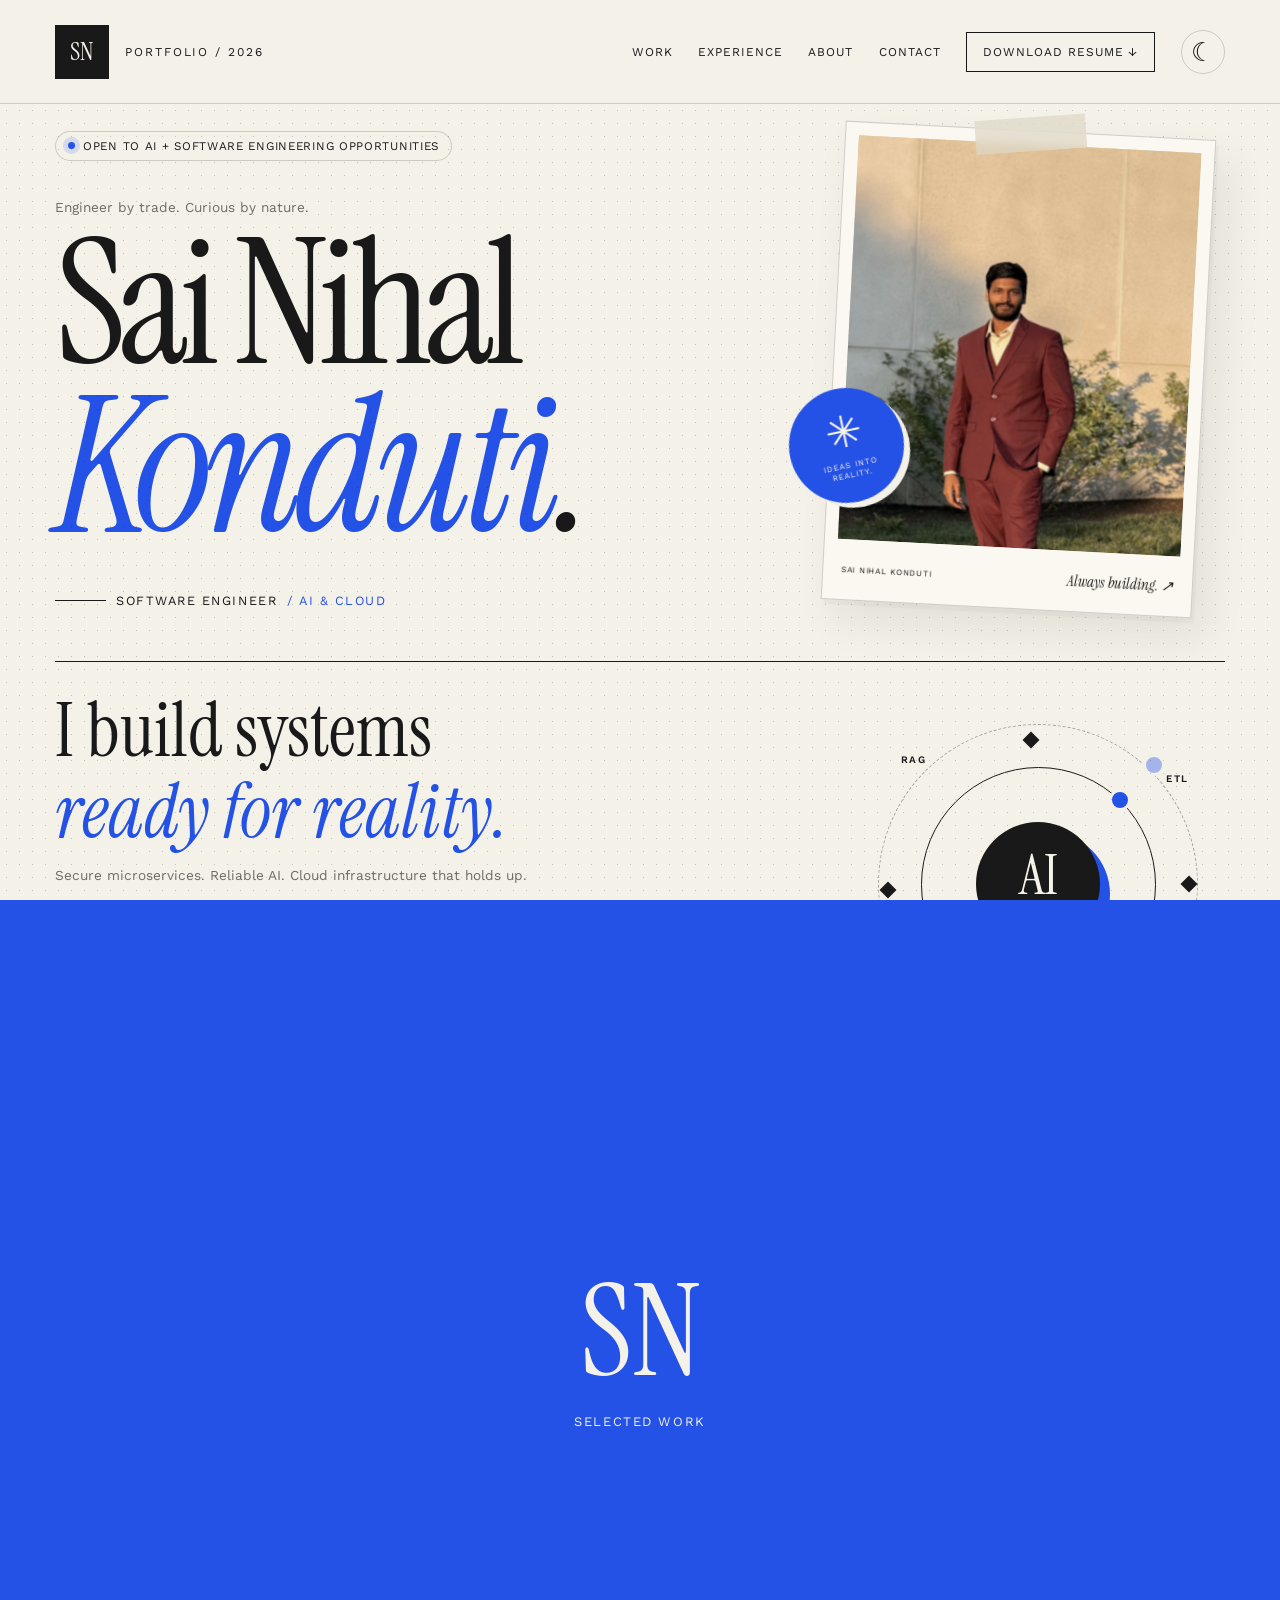
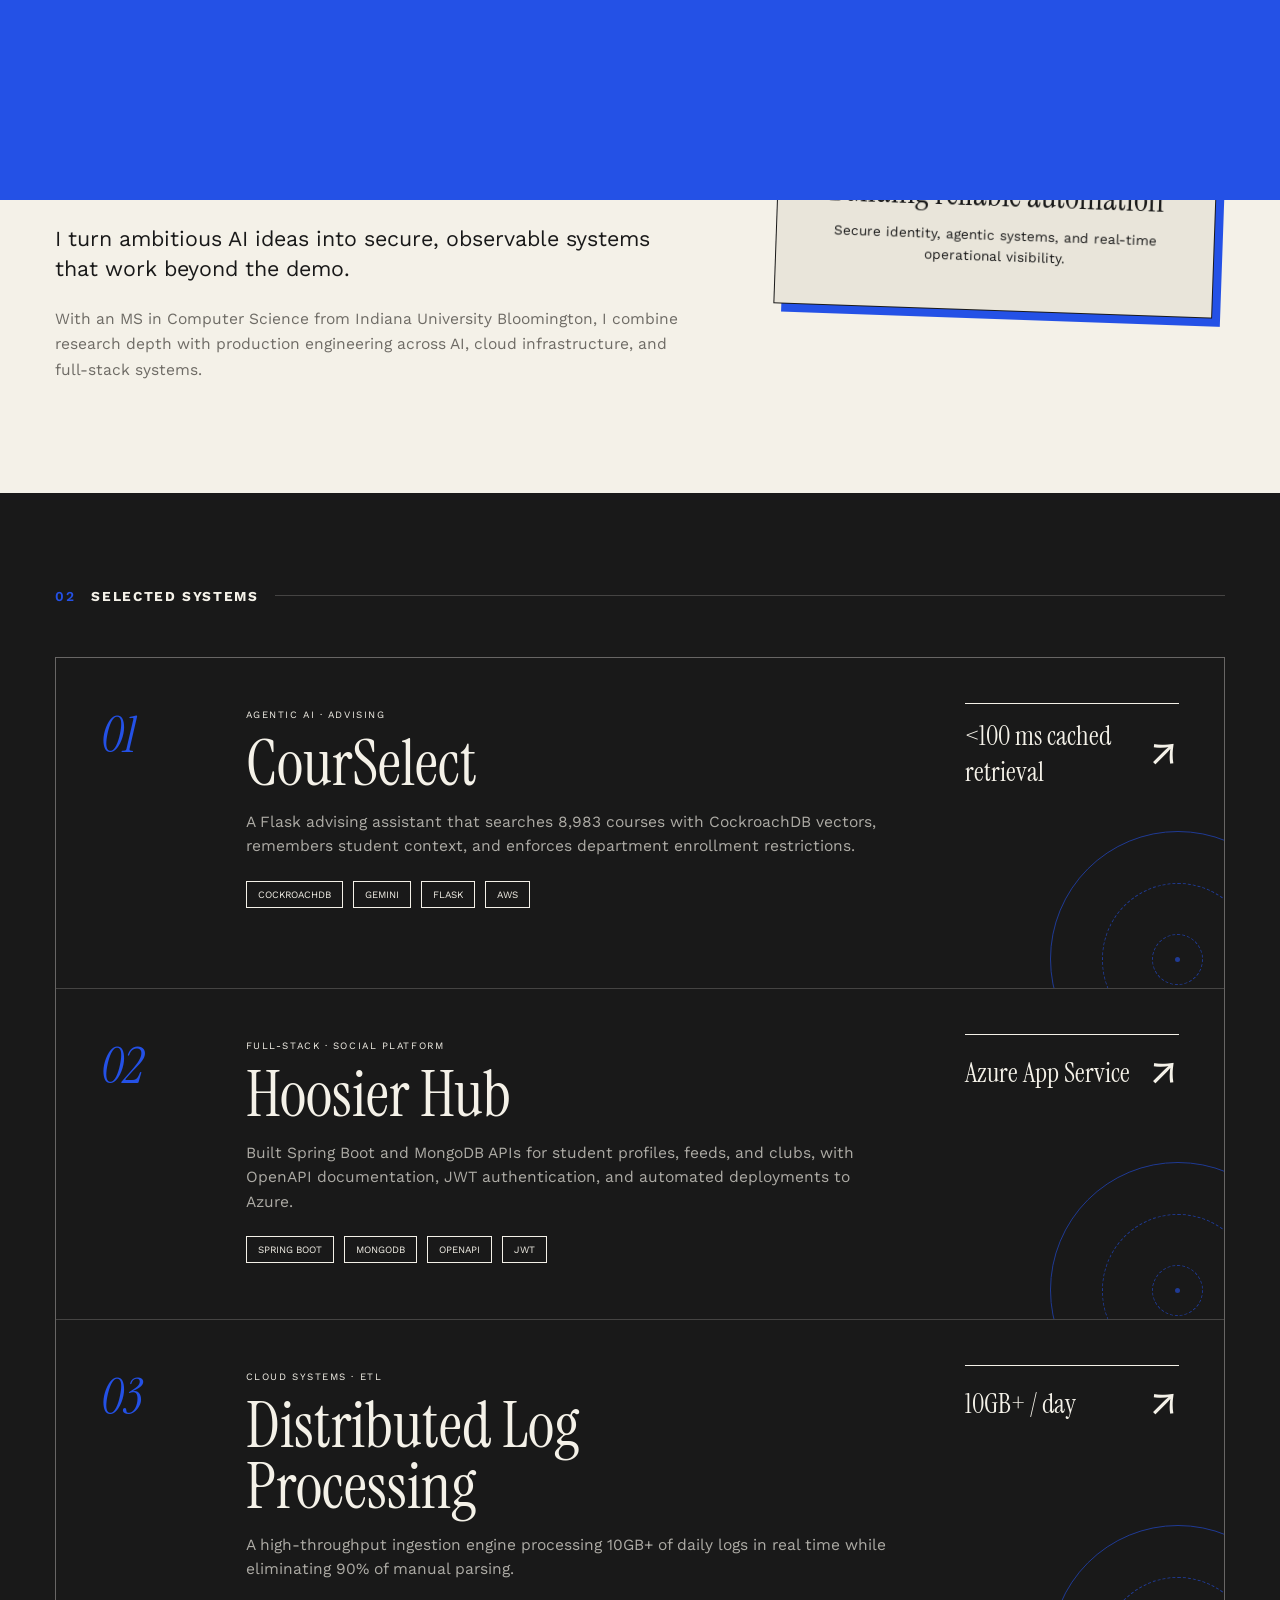
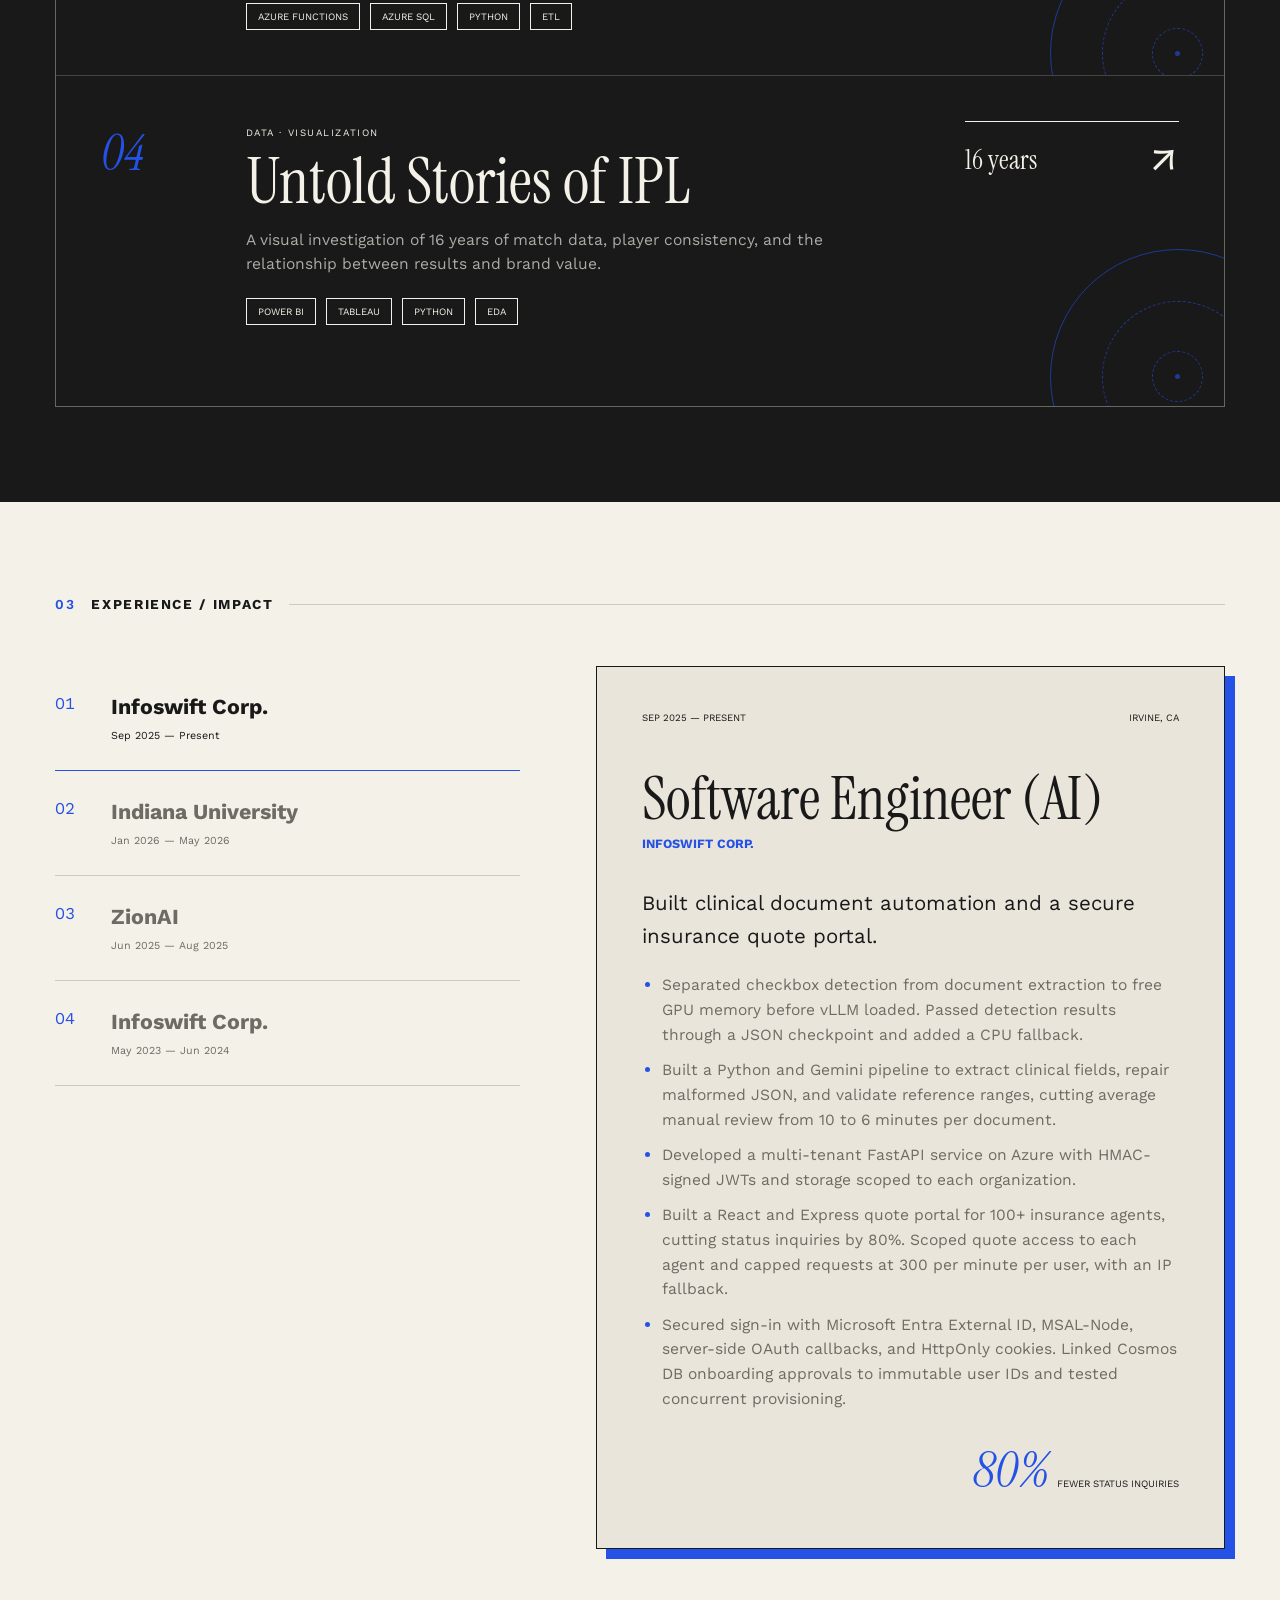
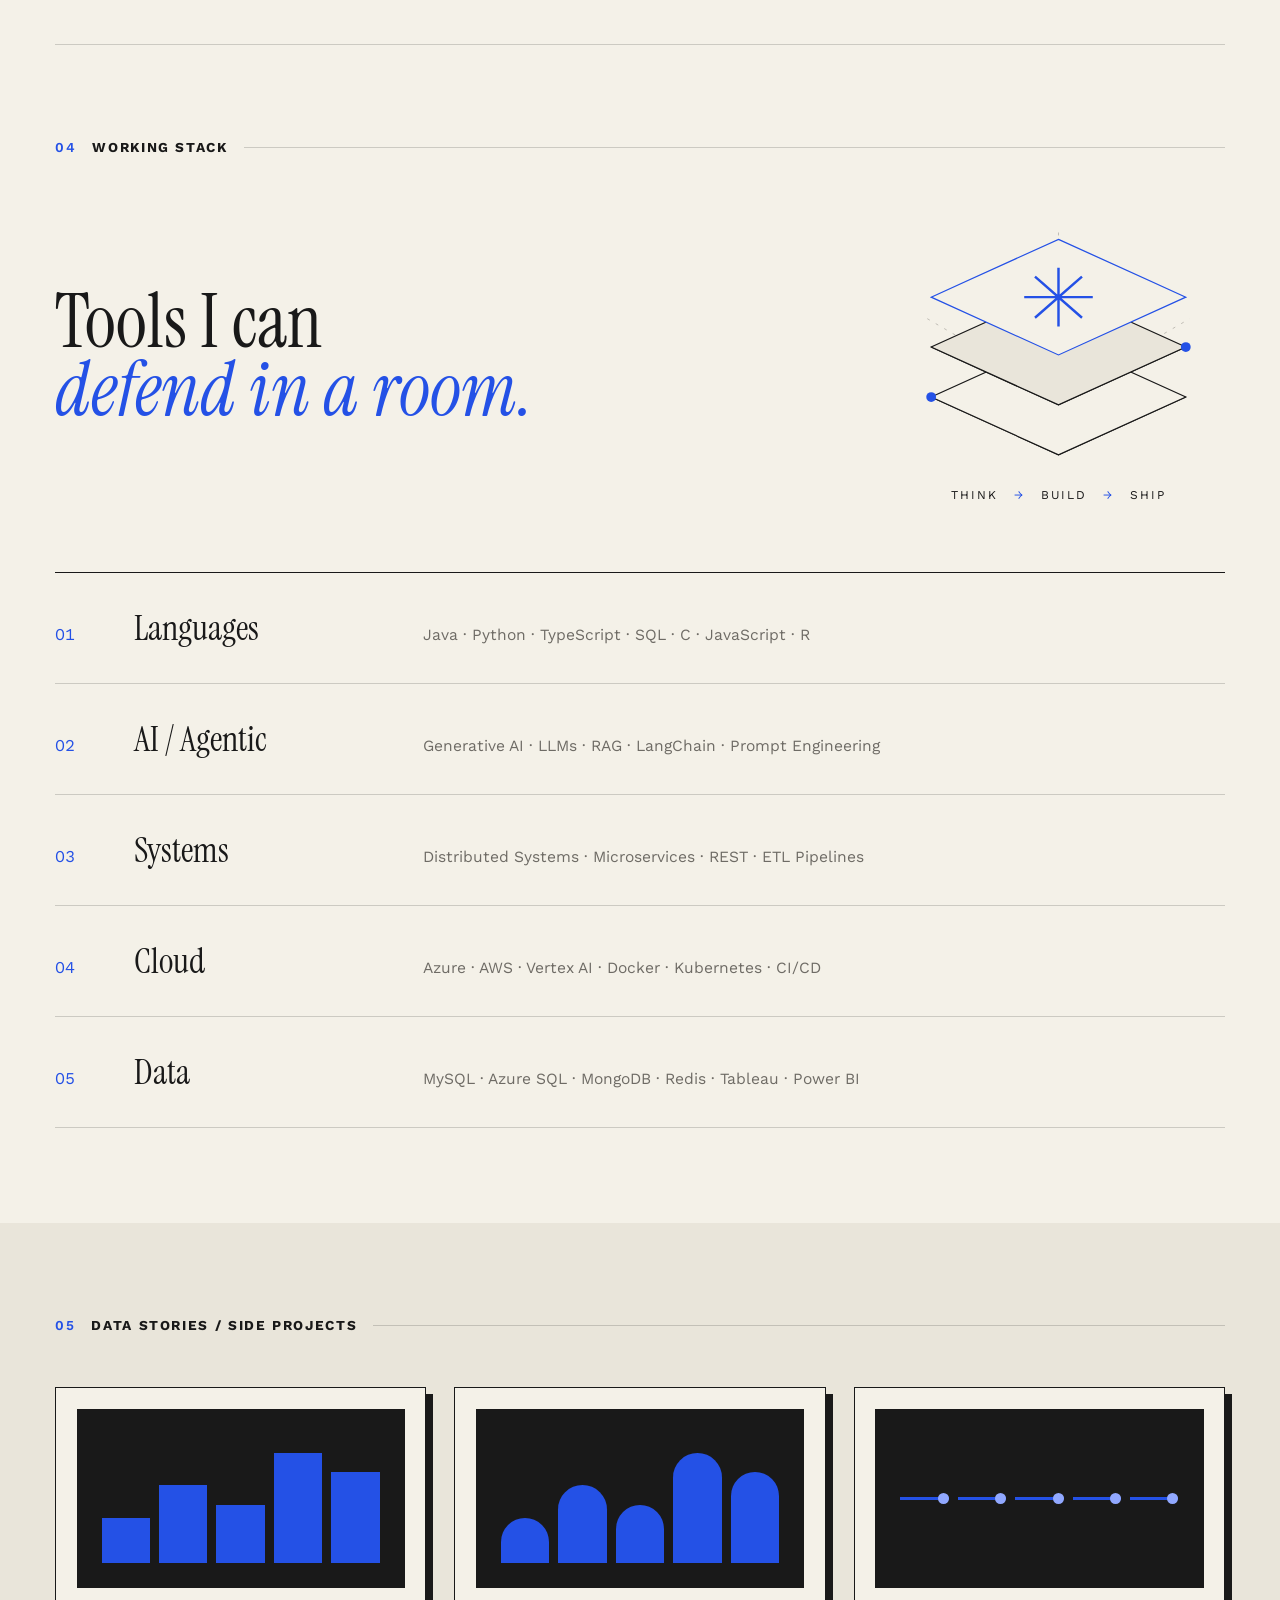
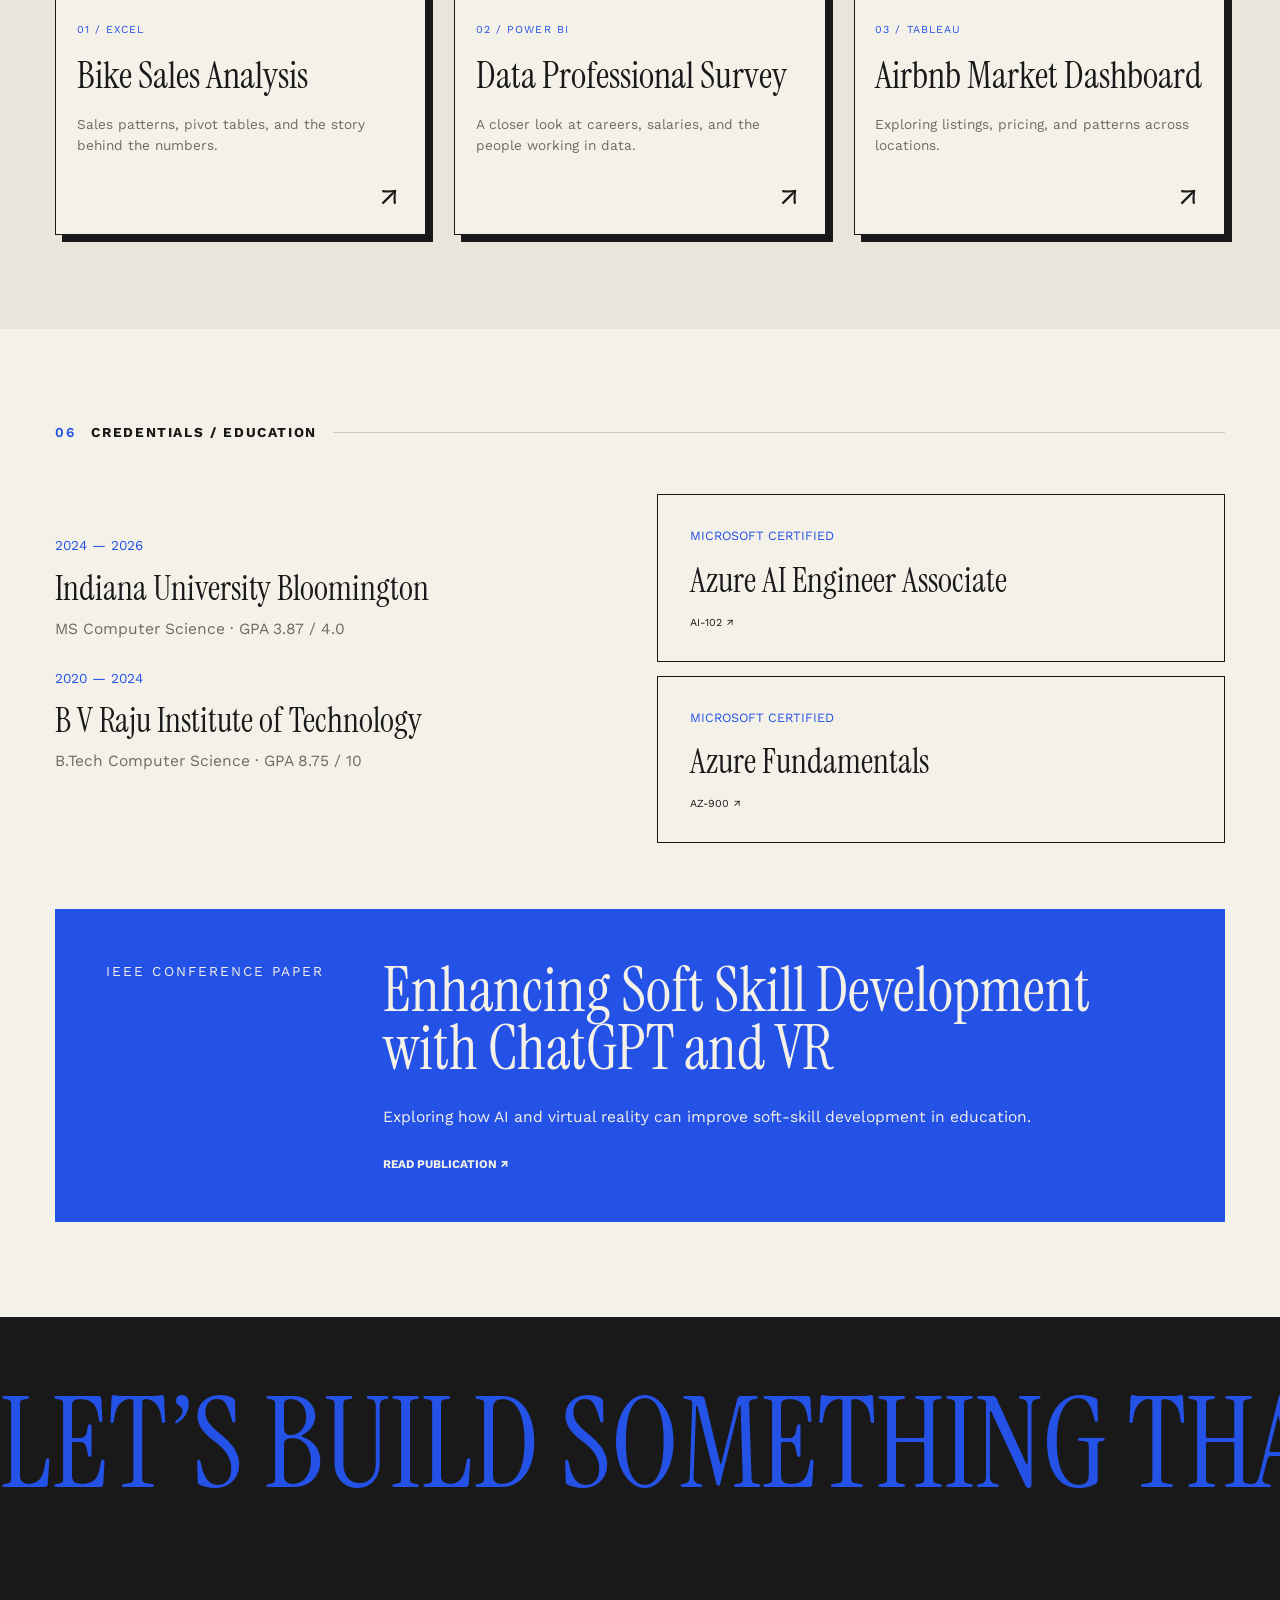
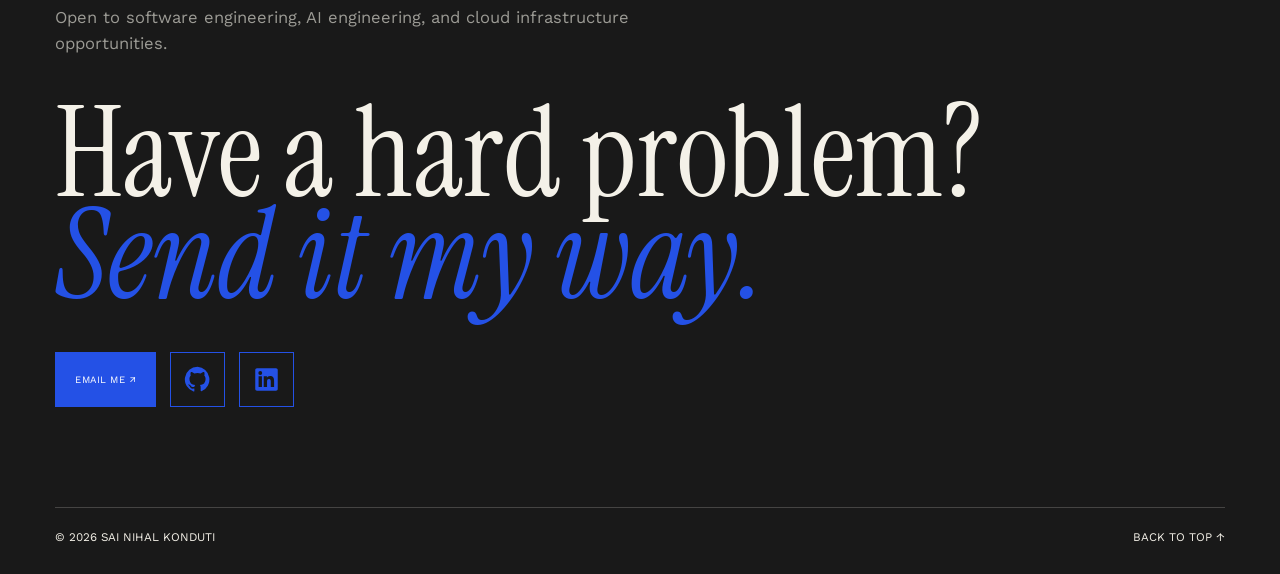
==== commit bf766771: "Refresh portfolio experience, projects, and resume" ====
--- a/index.html
+++ b/index.html
@@ -1,7 +1,7 @@
 <!doctype html>
-<html lang="en"><head><meta charset="UTF-8"><meta name="viewport" content="width=device-width,initial-scale=1"><meta name="description" content="Sai Nihal Konduti is a Software Engineer specializing in reliable AI systems, secure microservices, and cloud infrastructure."><link rel="icon" type="image/svg+xml" href="favicon.svg"><title>Sai Nihal Konduti — Software Engineer (AI)</title><link rel="preconnect" href="https://fonts.googleapis.com"><link rel="preconnect" href="https://fonts.gstatic.com" crossorigin><link href="https://fonts.googleapis.com/css2?family=Instrument+Serif:ital@0;1&family=Work+Sans:wght@400;500;600&display=swap" rel="stylesheet"><link rel="stylesheet" href="style.css?v=49"><link rel="stylesheet" href="transitions.css?v=1"><script src="transitions.js?v=1"></script><link rel="stylesheet" href="theme.css?v=4"><script src="theme.js?v=1"></script></head>
+<html lang="en"><head><meta charset="UTF-8"><meta name="viewport" content="width=device-width,initial-scale=1"><meta name="description" content="Sai Nihal Konduti is a Software Engineer specializing in reliable AI systems, secure microservices, and cloud infrastructure."><link rel="icon" type="image/svg+xml" href="favicon.svg?v=3"><title>Sai Nihal Konduti — Software Engineer (AI)</title><link rel="preconnect" href="https://fonts.googleapis.com"><link rel="preconnect" href="https://fonts.gstatic.com" crossorigin><link href="https://fonts.googleapis.com/css2?family=Instrument+Serif:ital@0;1&family=Work+Sans:wght@400;500;600&display=swap" rel="stylesheet"><link rel="stylesheet" href="style.css?v=50"><link rel="stylesheet" href="transitions.css?v=1"><script src="transitions.js?v=1"></script><link rel="stylesheet" href="theme.css?v=4"><script src="theme.js?v=1"></script></head>
 <body><div class="page-wipe" aria-hidden="true"><span>SN <i>Selected work</i></span></div><a class="skip-link" href="#main">Skip to content</a><div class="cursor-dot" aria-hidden="true"></div><div class="cursor-ring" aria-hidden="true"></div><div class="paper-grain" aria-hidden="true"></div>
-<header class="site-header"><a class="wordmark" href="#top" aria-label="Sai Nihal Konduti home"><span>SN</span><i>portfolio / 2026</i></a><button class="menu-button" type="button" aria-expanded="false" aria-controls="site-nav"><span></span><span></span><span></span><b>Menu</b></button><nav class="site-nav" id="site-nav" aria-label="Primary navigation"><a href="#work">Work</a><a href="#experience">Experience</a><a href="#about">About</a><a href="#contact">Contact</a><a class="resume-link" href="resume.pdf" target="_blank">Resume ↗</a><button class="theme-toggle" type="button" data-theme-toggle aria-label="Switch to dark mode" aria-pressed="false">☾</button></nav></header>
+<header class="site-header"><a class="wordmark" href="#top" aria-label="Sai Nihal Konduti home"><span>SN</span><i>portfolio / 2026</i></a><button class="menu-button" type="button" aria-expanded="false" aria-controls="site-nav"><span></span><span></span><span></span><b>Menu</b></button><nav class="site-nav" id="site-nav" aria-label="Primary navigation"><a href="#work">Work</a><a href="#experience">Experience</a><a href="#about">About</a><a href="#contact">Contact</a><a class="resume-link" href="resume.pdf?v=2" download="Sai_Nihal_R.pdf">Download Resume ↓</a><button class="theme-toggle" type="button" data-theme-toggle aria-label="Switch to dark mode" aria-pressed="false">☾</button></nav></header>
 <main id="main">
 <section id="top" class="hero-section">
   <div class="hero-title-wrap">
@@ -31,16 +31,16 @@
       </div>
     </div>
   </div>
-  <div class="metrics-strip"><div><small>01</small><strong data-count="3" data-suffix="+">3+</strong><span>years of experience</span></div><div><small>02</small><strong data-count="15" data-suffix="+">15+</strong><span>major projects built</span></div><div><small>03</small><strong data-count="98" data-suffix="%">98%</strong><span>latency reduction</span></div><div><small>04</small><strong data-count="100" data-suffix="+">100+</strong><span>concurrent tenants</span></div></div>
+  <div class="metrics-strip"><div><small>01</small><strong data-count="3" data-suffix="+">3+</strong><span>years of experience</span></div><div><small>02</small><strong data-count="15" data-suffix="+">15+</strong><span>major projects built</span></div><div><small>03</small><strong data-count="40" data-suffix="%">40%</strong><span>less manual review time</span></div><div><small>04</small><strong data-count="100" data-suffix="+">100+</strong><span>insurance agents served</span></div></div>
 </section>
 <div class="discipline-strip" aria-hidden="true"><div><span>ENGINEERING</span><i>✳</i><span>INTELLIGENCE</span><i>✳</i><span>INFRASTRUCTURE</span><i>✳</i><span>IMPACT</span><i>✳</i><span>ENGINEERING</span><i>✳</i><span>INTELLIGENCE</span><i>✳</i><span>INFRASTRUCTURE</span><i>✳</i><span>IMPACT</span><i>✳</i></div></div>
 <section id="about" class="content-section about-section"><div class="section-label"><span>01</span><strong>About</strong><i></i></div><div class="about-grid reveal"><h2><span>Complex systems.</span><em>Clear outcomes.</em></h2><div class="about-copy"><p class="lead">I turn ambitious AI ideas into secure, observable systems that work beyond the demo.</p><p>With an MS in Computer Science from Indiana University Bloomington, I combine research depth with production engineering across AI, cloud infrastructure, and full-stack systems.</p></div><div class="paper-note"><span>CURRENTLY</span><strong>Building reliable automation</strong><p>Secure identity, agentic systems, and real-time operational visibility.</p></div></div></section>
 <section id="work" class="content-section projects-section"><div class="section-label"><span>02</span><strong>Selected systems</strong><i></i></div><div class="project-stack">
-<a class="project-panel reveal" href="projects/courselect.html" data-page-transition><div class="project-number">01</div><div class="project-main"><span>Agentic AI · Advising</span><h3>CourSelect</h3><p>A full-stack advising platform with vector search, five-tier agentic memory, and enrollment logic across 8,983 courses.</p><div class="tag-row"><i>CockroachDB</i><i>Gemini</i><i>Flask</i><i>AWS</i></div></div><div class="project-proof"><strong>&lt;3s search</strong><b>↗</b></div><div class="project-blueprint"><span></span><span></span><span></span></div></a>
-<a class="project-panel reveal" href="projects/hoosier-hub.html" data-page-transition><div class="project-number">02</div><div class="project-main"><span>Full-stack · Social platform</span><h3>Hoosier Hub</h3><p>A high-concurrency backend designed for 50,000+ students and 1,000+ clubs with sub-200ms latency.</p><div class="tag-row"><i>Spring Boot</i><i>MongoDB</i><i>OpenAPI</i><i>JWT</i></div></div><div class="project-proof"><strong>50K+ users</strong><b>↗</b></div><div class="project-blueprint"><span></span><span></span><span></span></div></a>
+<a class="project-panel reveal" href="projects/courselect.html" data-page-transition><div class="project-number">01</div><div class="project-main"><span>Agentic AI · Advising</span><h3>CourSelect</h3><p>A Flask advising assistant that searches 8,983 courses with CockroachDB vectors, remembers student context, and enforces department enrollment restrictions.</p><div class="tag-row"><i>CockroachDB</i><i>Gemini</i><i>Flask</i><i>AWS</i></div></div><div class="project-proof"><strong>&lt;100 ms cached retrieval</strong><b>↗</b></div><div class="project-blueprint"><span></span><span></span><span></span></div></a>
+<a class="project-panel reveal" href="projects/hoosier-hub.html" data-page-transition><div class="project-number">02</div><div class="project-main"><span>Full-stack · Social platform</span><h3>Hoosier Hub</h3><p>Built Spring Boot and MongoDB APIs for student profiles, feeds, and clubs, with OpenAPI documentation, JWT authentication, and automated deployments to Azure.</p><div class="tag-row"><i>Spring Boot</i><i>MongoDB</i><i>OpenAPI</i><i>JWT</i></div></div><div class="project-proof"><strong>Azure App Service</strong><b>↗</b></div><div class="project-blueprint"><span></span><span></span><span></span></div></a>
 <a class="project-panel reveal" href="projects/log-processing.html" data-page-transition><div class="project-number">03</div><div class="project-main"><span>Cloud systems · ETL</span><h3>Distributed Log Processing</h3><p>A high-throughput ingestion engine processing 10GB+ of daily logs in real time while eliminating 90% of manual parsing.</p><div class="tag-row"><i>Azure Functions</i><i>Azure SQL</i><i>Python</i><i>ETL</i></div></div><div class="project-proof"><strong>10GB+ / day</strong><b>↗</b></div><div class="project-blueprint"><span></span><span></span><span></span></div></a>
 <a class="project-panel reveal" href="projects/ipl-stories.html" data-page-transition><div class="project-number">04</div><div class="project-main"><span>Data · Visualization</span><h3>Untold Stories of IPL</h3><p>A visual investigation of 16 years of match data, player consistency, and the relationship between results and brand value.</p><div class="tag-row"><i>Power BI</i><i>Tableau</i><i>Python</i><i>EDA</i></div></div><div class="project-proof"><strong>16 years</strong><b>↗</b></div><div class="project-blueprint"><span></span><span></span><span></span></div></a></div></section>
-<section id="experience" class="content-section experience-section"><div class="section-label"><span>03</span><strong>Experience / impact</strong><i></i></div><div class="experience-layout"><div class="experience-index" role="tablist" aria-label="Experience roles"><button class="is-active" role="tab" aria-selected="true" data-experience="0"><span>01</span><strong>Infoswift Corp.</strong><small>Jun 2026 — Present</small></button><button role="tab" aria-selected="false" data-experience="1"><span>02</span><strong>Indiana University</strong><small>Jan 2026 — May 2026</small></button><button role="tab" aria-selected="false" data-experience="2"><span>03</span><strong>Infoswift Corp.</strong><small>Sep 2025 — Dec 2025</small></button><button role="tab" aria-selected="false" data-experience="3"><span>04</span><strong>ZionAI</strong><small>Jun 2025 — Aug 2025</small></button><button role="tab" aria-selected="false" data-experience="4"><span>05</span><strong>Infoswift Corp.</strong><small>May 2023 — Jun 2024</small></button></div><article class="experience-detail reveal" aria-live="polite"><div class="experience-meta"><span id="exp-date"></span><span id="exp-place"></span></div><h3 id="exp-role"></h3><h4 id="exp-company"></h4><p class="experience-summary" id="exp-summary"></p><p id="exp-detail"></p><div class="experience-metric"><strong id="exp-metric"></strong><span id="exp-metric-label"></span></div></article></div></section>
+<section id="experience" class="content-section experience-section"><div class="section-label"><span>03</span><strong>Experience / impact</strong><i></i></div><div class="experience-layout"><div class="experience-index" role="tablist" aria-label="Experience roles"><button class="is-active" role="tab" aria-selected="true" data-experience="0"><span>01</span><strong>Infoswift Corp.</strong><small>Sep 2025 — Present</small></button><button role="tab" aria-selected="false" data-experience="1"><span>02</span><strong>Indiana University</strong><small>Jan 2026 — May 2026</small></button><button role="tab" aria-selected="false" data-experience="2"><span>03</span><strong>ZionAI</strong><small>Jun 2025 — Aug 2025</small></button><button role="tab" aria-selected="false" data-experience="3"><span>04</span><strong>Infoswift Corp.</strong><small>May 2023 — Jun 2024</small></button></div><article class="experience-detail reveal" aria-live="polite"><div class="experience-meta"><span id="exp-date"></span><span id="exp-place"></span></div><h3 id="exp-role"></h3><h4 id="exp-company"></h4><p class="experience-summary" id="exp-summary"></p><ul class="experience-bullets" id="exp-bullets"></ul><div class="experience-metric"><strong id="exp-metric"></strong><span id="exp-metric-label"></span></div></article></div></section>
 <section class="content-section skills-section"><div class="section-label"><span>04</span><strong>Working stack</strong><i></i></div><div class="skills-intro"><h2>Tools I can<br><em>defend in a room.</em></h2><div class="stack-art" role="img" aria-label="An illustrated engineering stack: ideas becoming systems and shipped work.">
 <svg viewBox="0 0 340 260" aria-hidden="true">
   <g class="stack-guides" fill="none"><path d="M170 24v211M36 112l134 78 134-78" stroke-dasharray="3 7"/></g>
@@ -60,4 +60,4 @@
 </section>
 <section class="content-section credentials-section"><div class="section-label"><span>06</span><strong>Credentials / education</strong><i></i></div><div class="credential-grid reveal"><div class="education-block"><p>2024 — 2026</p><h3>Indiana University Bloomington</h3><span>MS Computer Science · GPA 3.87 / 4.0</span><p>2020 — 2024</p><h3>B V Raju Institute of Technology</h3><span>B.Tech Computer Science · GPA 8.75 / 10</span></div><div class="certificate-stack"><a href="https://learn.microsoft.com/api/credentials/share/en-us/KondutiSaiNihal-6325/E84974E7F95CE289?sharingId=D35EC514A6AEE06E" target="_blank"><small>MICROSOFT CERTIFIED</small><strong>Azure AI Engineer Associate</strong><span>AI-102 ↗</span></a><a href="https://learn.microsoft.com/api/credentials/share/en-us/KondutiSaiNihal-6325/E84974E7F95CE289?sharingId=D35EC514A6AEE06E" target="_blank"><small>MICROSOFT CERTIFIED</small><strong>Azure Fundamentals</strong><span>AZ-900 ↗</span></a></div><a class="publication-block" href="https://ieeexplore.ieee.org/document/10369130" target="_blank"><span>IEEE CONFERENCE PAPER</span><h3>Enhancing Soft Skill Development with ChatGPT and VR</h3><p>Exploring how AI and virtual reality can improve soft-skill development in education.</p><strong>Read publication ↗</strong></a></div></section>
 <section id="contact" class="contact-section"><div class="contact-marquee" aria-hidden="true"><span>LET’S BUILD SOMETHING THAT HOLDS UP — </span><span>LET’S BUILD SOMETHING THAT HOLDS UP — </span></div><div class="contact-inner"><p>Open to software engineering, AI engineering, and cloud infrastructure opportunities.</p><h2>Have a hard problem?<br><em>Send it my way.</em></h2><div class="contact-actions"><a class="button primary inverse" href="mailto:sainihalk2002@gmail.com">Email me ↗</a><a class="social-button" href="https://github.com/nihal2405" target="_blank" aria-label="GitHub" rel="noopener noreferrer"><svg viewBox="0 0 24 24" aria-hidden="true"><path d="M12 .75a11.25 11.25 0 0 0-3.56 21.92c.56.1.77-.24.77-.54v-2.1c-3.13.68-3.79-1.33-3.79-1.33-.51-1.3-1.25-1.64-1.25-1.64-1.02-.7.08-.69.08-.69 1.13.08 1.72 1.16 1.72 1.16 1.01 1.73 2.65 1.23 3.3.94.1-.72.39-1.21.71-1.49-2.5-.28-5.13-1.25-5.13-5.56 0-1.23.44-2.23 1.16-3.02-.12-.28-.5-1.43.11-2.98 0 0 .95-.3 3.09 1.15a10.74 10.74 0 0 1 5.62 0c2.14-1.45 3.08-1.15 3.08-1.15.62 1.55.23 2.7.12 2.98.72.79 1.15 1.79 1.15 3.02 0 4.32-2.63 5.28-5.14 5.56.4.35.76 1.03.76 2.08v2.8c0 .3.2.65.78.54A11.25 11.25 0 0 0 12 .75Z"/></svg></a><a class="social-button" href="https://www.linkedin.com/in/sai-nihal-konduti-44831622b/" target="_blank" aria-label="LinkedIn" rel="noopener noreferrer"><svg viewBox="0 0 24 24" aria-hidden="true"><path d="M20.45 2H3.55C2.69 2 2 2.68 2 3.52v16.96c0 .84.69 1.52 1.55 1.52h16.9c.86 0 1.55-.68 1.55-1.52V3.52c0-.84-.69-1.52-1.55-1.52ZM7.93 18.75H4.98V9.2h2.95ZM6.46 7.9a1.71 1.71 0 1 1 0-3.42 1.71 1.71 0 0 1 0 3.42Zm12.29 10.85H15.8V14.1c0-1.11-.02-2.53-1.54-2.53-1.54 0-1.78 1.2-1.78 2.45v4.73H9.53V9.2h2.83v1.3h.04c.39-.74 1.35-1.52 2.78-1.52 2.97 0 3.57 1.96 3.57 4.5Z"/></svg></a></div><footer><span>© 2026 Sai Nihal Konduti</span><a href="#top">Back to top ↑</a></footer></div></section>
-</main><script src="script.js?v=10"></script></body></html>
+</main><script src="script.js?v=11"></script></body></html>
--- a/style.css
+++ b/style.css
@@ -104,7 +104,11 @@
 .experience-detail { padding: clamp(35px,3.5vw,78px); min-height: 0; }
 .experience-detail h3 { font-size:calc(clamp(50px,min(4.8vw,61.44px),105px) * var(--type-scale)); margin-top: 50px; }
 .experience-detail h4 { font-size:calc(clamp(13px,min(1vw,12.8px),21px) * var(--type-scale)); }
-.experience-detail p { max-width: none; font-size:calc(clamp(16px,min(1.12vw,14.336px),24px) * var(--type-scale)); }
+.experience-detail p, .experience-bullets { font-size:calc(clamp(16px,min(1.12vw,14.336px),24px) * var(--type-scale)); }
+.experience-detail p { max-width: none; }
+.experience-bullets { padding-inline-start: 1.25em; color: var(--muted); line-height: 1.6; }
+.experience-bullets li + li { margin-top: .65em; }
+.experience-bullets li::marker { color: var(--blue); }
 .experience-detail .experience-summary { font-size:calc(clamp(21px,min(1.6vw,20.48px),34px) * var(--type-scale)); }
 .experience-meta { font-size:calc(clamp(10px,min(.76vw,9.728px),15px) * var(--type-scale)); }
 .experience-metric { position: static; justify-content: flex-end; margin-top: 25px; }
